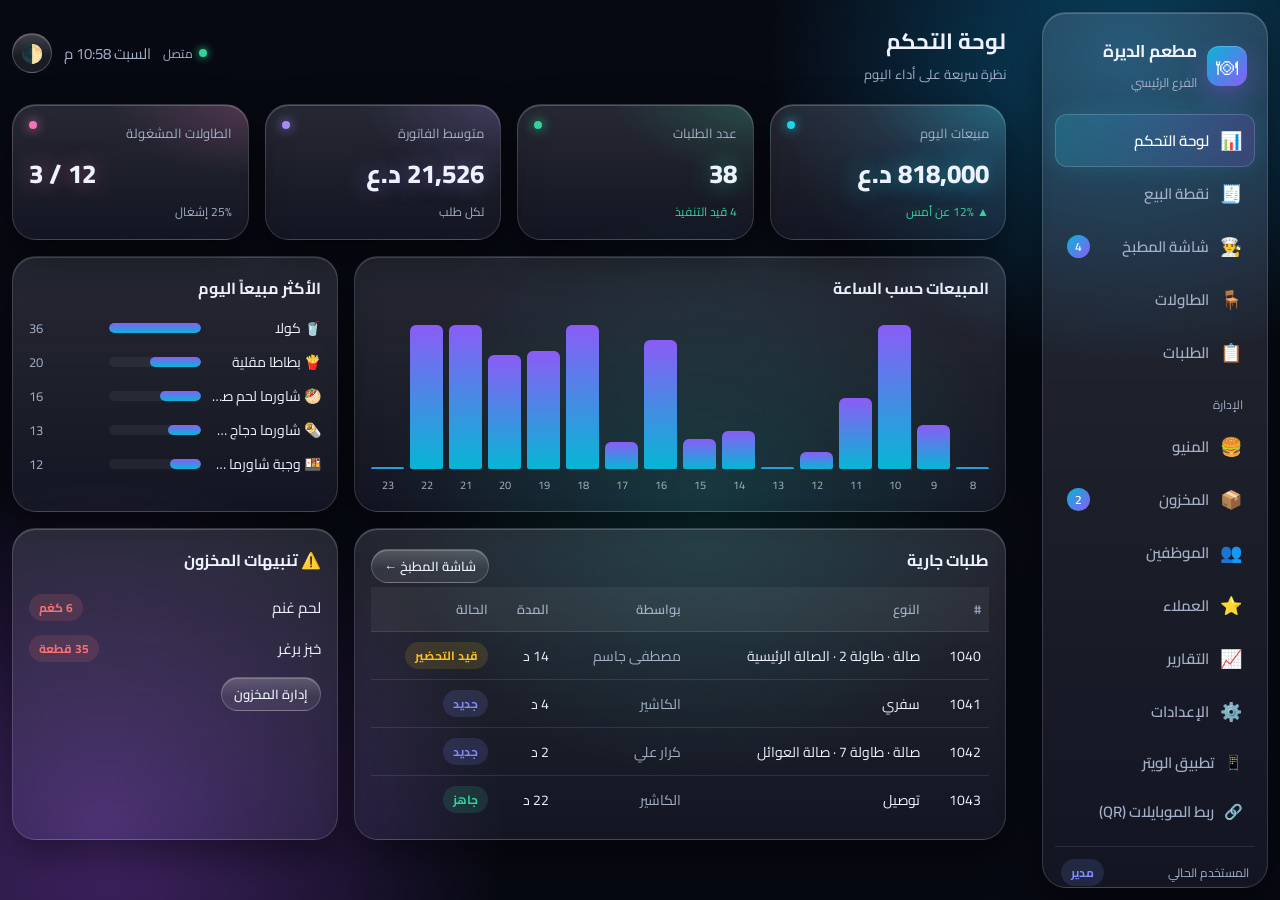
==== prototype/admin.html @ 0f10f5dd "Make the restaurant system installable and publish it to GitHub Pages - Web app manifests for the ad" ====
<!doctype html>
<html lang="ar" dir="rtl" data-theme="aurora">
<head>
<meta charset="utf-8">
<meta name="viewport" content="width=device-width, initial-scale=1">
<title>إدارة المطعم</title>
<script>
  // تطبيق المظهر قبل رسم الصفحة حتى لا يومض المظهر الافتراضي
  try{var p=JSON.parse(localStorage.getItem('rms-prefs')||'{}');document.documentElement.dataset.theme=p.theme||'aurora'}catch(e){}
</script>
<link rel="preconnect" href="https://fonts.googleapis.com">
<link href="https://fonts.googleapis.com/css2?family=Cairo:wght@400;600;700;800&display=swap" rel="stylesheet">
<link rel="stylesheet" href="theme.css">
<link rel="manifest" href="manifest.webmanifest">
<link rel="icon" href="icons/icon-192.png" type="image/png">
<link rel="apple-touch-icon" href="icons/apple-touch-icon.png">
<meta name="theme-color" content="#070912">
<meta name="mobile-web-app-capable" content="yes">
<meta name="apple-mobile-web-app-capable" content="yes">
<meta name="apple-mobile-web-app-title" content="المطعم">
<script src="pwa.js" defer></script>
<style>
/* ================= تخطيط لوحة الإدارة ================= */
.app{display:grid;grid-template-columns:250px 1fr;min-height:100vh}
.side,.set-nav,.ticket{background:var(--surface);border:1px solid var(--border);box-shadow:var(--shadow)}
.side{margin:12px;padding:18px 12px;position:sticky;top:12px;height:calc(100vh - 24px);overflow:auto;border-radius:24px;display:flex;flex-direction:column}
.brand{display:flex;align-items:center;gap:10px;padding:4px 8px 18px}
.brand .logo{width:40px;height:40px;border-radius:12px;background:var(--grad);color:var(--on-grad);display:grid;place-items:center;font-size:22px;box-shadow:var(--shine),var(--grad-shadow);flex:none}
.brand b{display:block;font-size:17px}.brand small{color:var(--muted)}
.nav{flex:1}
.nav button,.side-link{display:flex;align-items:center;gap:10px;width:100%;border:0;background:none;padding:10px 12px;border-radius:12px;text-align:start;font-weight:600;color:var(--muted);text-decoration:none}
.nav button:hover,.side-link:hover{background:var(--surface-2);color:var(--text)}
.nav button.active{background:var(--hl);color:var(--hl-text);box-shadow:var(--hl-shadow)}
.nav .ico{width:24px;text-align:center;font-size:18px}
.nav .count{margin-inline-start:auto;background:var(--grad);color:var(--on-grad);border-radius:99px;font-size:12px;padding:0 8px;min-width:22px;text-align:center}
.nav .sep{font-size:12px;color:var(--muted);padding:14px 12px 4px}
.me{border-top:1px solid var(--line);margin-top:10px;padding:12px 6px 0}
.me select{width:100%;margin-top:6px}
.me .row{justify-content:space-between}

.main{padding:20px 24px 40px 12px;min-width:0}
.top{display:flex;align-items:center;gap:12px;margin-bottom:18px;flex-wrap:wrap}
.top h1{font-size:22px;margin:0}
.top .sub{color:var(--muted);font-size:13px}
.top .spacer{flex:1}
.top .menu-btn{display:none}
.kpis{grid-template-columns:repeat(4,minmax(0,1fr))}
.two{grid-template-columns:2fr 1fr}

/* بطاقات الأرقام: لكل بطاقة لون إضاءة (في الزجاجي الملوّن) */
.kpi{--glow:34,211,238;position:relative;background:radial-gradient(90% 80% at 100% 0%,rgba(var(--glow),var(--glow-a)),transparent 65%),var(--surface)}
.kpi:nth-child(4n+2){--glow:52,211,153}.kpi:nth-child(4n+3){--glow:167,139,250}.kpi:nth-child(4n+4){--glow:244,114,182}
.kpi::after{content:"";position:absolute;top:16px;inset-inline-end:16px;width:8px;height:8px;border-radius:50%;background:rgb(var(--glow));box-shadow:0 0 12px rgb(var(--glow));opacity:var(--dot)}
.kpi .label{color:var(--muted);font-size:13px}
.kpi .val{font-size:26px;font-weight:800;margin-top:4px;text-shadow:0 0 22px rgba(var(--glow),var(--val-glow))}
.kpi .hint{font-size:12px;color:var(--green)}

.bars{display:flex;align-items:flex-end;gap:6px;height:180px;padding-top:10px}
.bar{flex:1;display:flex;flex-direction:column;align-items:center;gap:6px;height:100%;justify-content:flex-end}
.bar i{display:block;width:100%;max-width:34px;background:var(--chart);border-radius:6px 6px 2px 2px;min-height:2px}
.bar span{font-size:11px;color:var(--muted)}
.hbar{display:flex;align-items:center;gap:10px;margin:8px 0}
.hbar .name{width:110px;font-size:14px;white-space:nowrap;overflow:hidden;text-overflow:ellipsis}
.hbar .track,.progress{flex:1;background:var(--surface-2);border-radius:99px;height:10px;overflow:hidden}
.hbar .fill{height:100%;background:var(--chart);border-radius:99px}
.hbar .num{font-size:13px;color:var(--muted);min-width:70px;text-align:end}
.progress{height:8px;min-width:80px}
.progress i{display:block;height:100%;border-radius:99px}

/* نقطة البيع */
.pos{display:grid;grid-template-columns:1fr 360px;gap:16px;align-items:start}
.cart{position:sticky;top:20px}
.lines{max-height:300px;overflow:auto;margin:8px 0}
.line{display:flex;align-items:center;gap:8px;padding:8px 0;border-bottom:1px dashed var(--line)}
.line .info{flex:1;min-width:0}.line .info b{display:block;font-size:14px}
.sum{display:flex;justify-content:space-between;padding:4px 0;font-size:14px}
.sum.total{font-size:20px;font-weight:800;border-top:1px solid var(--line);padding-top:10px;margin-top:6px}
.pay{display:grid;grid-template-columns:repeat(auto-fit,minmax(90px,1fr));gap:8px;margin-top:12px}
.pay button{padding:12px 4px;border-radius:14px;border:1px solid rgba(255,255,255,.22);font-weight:800;color:#fff;box-shadow:inset 0 1px 0 rgba(255,255,255,.25);background-image:linear-gradient(180deg,rgba(255,255,255,.2),rgba(255,255,255,0) 60%)}

/* المطبخ */
.kds{display:grid;grid-template-columns:repeat(3,1fr);gap:16px;align-items:start}
.col h3{display:flex;align-items:center;gap:8px}
.ticket{border-top:3px solid var(--blue);border-radius:18px;padding:12px;margin-bottom:12px}
.ticket.late{border-top-color:var(--red)}
.ticket.warn{border-top-color:var(--amber)}
.ticket header{display:flex;justify-content:space-between;align-items:center;margin-bottom:4px}
.ticket .who{font-size:12px;color:var(--muted);margin-bottom:6px}
.ticket ul{margin:0 0 10px;padding:0;list-style:none}
.ticket li{padding:3px 0;font-weight:600}
.ticket li small{display:block;color:var(--red);font-weight:600}
.timer{font-weight:800;font-variant-numeric:tabular-nums}

/* الطوابق والأقسام */
.section{margin-bottom:16px}
.section-head{display:flex;align-items:center;gap:10px;margin-bottom:12px;flex-wrap:wrap}
.section-head h3{margin:0}
.section-head input{font-weight:700}
.tbl .del{position:absolute;top:6px;inset-inline-start:6px;width:26px;height:26px;border-radius:50%;border:0;background:var(--red-soft);color:var(--red);font-weight:800}
.tbl.add{border-style:dashed;background:none;box-shadow:none;color:var(--muted);display:grid;place-items:center;min-height:120px}
.edit-bar{display:flex;gap:8px;align-items:center;flex-wrap:wrap;padding:12px 16px;margin-bottom:16px}
.edit-bar input{font-weight:700}
.thumb{width:44px;height:34px;border-radius:8px;object-fit:cover;display:block}

/* الإعدادات */
.set-layout{display:grid;grid-template-columns:230px 1fr;gap:16px;align-items:start}
.set-nav{border-radius:22px;padding:10px;position:sticky;top:20px}
.set-nav .lbl{font-size:12px;color:var(--muted);padding:12px 10px 4px}
.set-nav .lbl:first-child{padding-top:2px}
.set-nav button{display:flex;align-items:center;gap:8px;width:100%;border:0;background:none;padding:9px 10px;border-radius:12px;text-align:start;font-weight:600;color:var(--muted);white-space:nowrap}
.set-nav button:hover{background:var(--surface-2);color:var(--text)}
.set-nav button.active{background:var(--hl);color:var(--hl-text);box-shadow:var(--hl-shadow)}
.set-nav button.dz{color:var(--red)}
.set-head h2{margin:0;font-size:19px}
.set-head p{margin:4px 0 18px;color:var(--muted);font-size:13px}
.sub-title{font-weight:800;font-size:14px;color:var(--muted);margin:22px 0 4px}
.set-toggle{display:flex;align-items:center;justify-content:space-between;gap:16px;padding:12px 0;border-bottom:1px solid var(--line)}
.set-toggle:last-child{border-bottom:0}
.set-toggle strong{display:block;font-size:14px}
.hint{display:block;color:var(--muted);font-size:12.5px;font-weight:400;margin-top:2px}
.set-split{display:grid;grid-template-columns:1fr auto;gap:24px;align-items:start}
.themes{display:grid;grid-template-columns:repeat(auto-fill,minmax(180px,1fr));gap:12px}
.theme-card{border:2px solid var(--border);border-radius:20px;padding:8px;background:var(--surface-2);text-align:start}
.theme-card:hover{border-color:rgba(var(--ring),.5)}
.theme-card.sel{border-color:rgb(var(--ring));box-shadow:0 0 0 4px rgba(var(--ring),.18)}
.theme-card .pv{height:96px;border-radius:14px;padding:10px;display:grid;grid-template-columns:28px 1fr;gap:6px;overflow:hidden}
.pv .s,.pv .c{border-radius:8px;border:1px solid rgba(127,127,127,.25)}
.pv .s{grid-row:span 2}
.pv .b{height:8px;border-radius:99px;margin:6px}
.theme-card .nm{display:flex;align-items:center;justify-content:space-between;padding:8px 4px 2px;font-weight:700}
.theme-card .d{padding:0 4px 4px;font-size:12px;color:var(--muted)}
.receipt{background:#fff;color:#111;font-family:'Courier New',monospace;font-size:12px;padding:14px 12px;border-radius:6px;box-shadow:0 10px 30px rgba(0,0,0,.25);direction:rtl}
.receipt .c{text-align:center}
.receipt hr{border:0;border-top:1px dashed #999;margin:8px 0}
.receipt .r{display:flex;justify-content:space-between}
.qr{width:64px;height:64px;margin:8px auto 0;background:repeating-conic-gradient(#111 0 25%,#fff 0 50%) 0 0/12px 12px;border:4px solid #111}
.zone-row{display:grid;grid-template-columns:1fr 140px auto;gap:8px;margin-bottom:8px}
.danger-box{border:1px solid var(--red);background:var(--red-soft);border-radius:16px;padding:14px;display:flex;align-items:center;justify-content:space-between;gap:12px;margin-bottom:12px;flex-wrap:wrap}
.perm td,.perm th{text-align:center}
.perm td:first-child,.perm th:first-child{text-align:start}
.perm .grp td{background:var(--surface-2);font-weight:800;color:var(--muted);font-size:13px}
.perm .sw{margin:auto}

@media (max-width:1100px){.kpis{grid-template-columns:repeat(2,minmax(0,1fr))}.two{grid-template-columns:1fr}.pos{grid-template-columns:1fr}.cart{position:static}.set-split{grid-template-columns:1fr}}
@media (max-width:860px){
  .app{grid-template-columns:1fr}
  .side{position:fixed;margin:0;top:0;height:100vh;inset-inline-start:0;width:270px;border-radius:0;z-index:40;transform:translateX(110%);transition:transform .2s;background:var(--strong);-webkit-backdrop-filter:blur(28px) saturate(180%);backdrop-filter:blur(28px) saturate(180%)}
  .side.open{transform:none}
  .top .menu-btn{display:grid}
  .main{padding:16px}
  .kds{grid-template-columns:1fr}
  .set-layout{grid-template-columns:1fr}
  .set-nav{position:static;display:flex;overflow-x:auto;gap:6px;background:none;border:0;box-shadow:none;padding:0 0 4px}
  .set-nav .lbl{display:none}
  .set-nav button{width:auto;border:1px solid var(--btn-edge);background:var(--btn-bg);border-radius:999px}
}
@media (max-width:480px){.kpis{grid-template-columns:1fr 1fr}.kpi .val{font-size:20px}.zone-row{grid-template-columns:1fr 100px auto}}
</style>
</head>
<body>
<div class="app">
  <aside class="side" id="side">
    <div class="brand"><div class="logo" id="brandLogo">🍽</div><div><b id="brandName"></b><small id="brandBranch"></small></div></div>
    <nav class="nav" id="nav"></nav>
    <a class="side-link" href="waiter.html" target="_blank"><span class="ico">📱</span>تطبيق الويتر</a>
    <a class="side-link" href="connect.html" target="_blank"><span class="ico">🔗</span>ربط الموبايلات (QR)</a>
    <div class="me" id="me"></div>
  </aside>
  <main class="main">
    <div class="top">
      <button class="btn icon-btn menu-btn" onclick="$('#side').classList.toggle('open')">☰</button>
      <div><h1 id="pageTitle"></h1><div class="sub" id="pageSub"></div></div>
      <div class="spacer"></div>
      <span class="net"><i></i> متصل</span>
      <span class="muted" id="clock"></span>
      <button class="btn icon-btn" onclick="quickTheme(event)" title="تبديل بين الفاتح والداكن">🌓</button>
    </div>
    <div id="view"><div class="empty">جاري التحميل…</div></div>
  </main>
</div>
<div class="toast" id="toast"></div>
<input type="file" id="importFile" accept=".json,application/json" hidden onchange="importData(this)">

<!-- نافذة إضافة / تعديل صنف -->
<dialog id="dishDlg">
  <h2 id="dishTitle">صنف جديد</h2>
  <div class="form">
    <label class="img-drop full" for="dishImgIn"><div class="pv" id="dishPv">🍽</div>
      <span><strong>صورة الطبق</strong><span class="hint">اضغط لاختيار صورة من الجهاز أو الكاميرا</span>
      <button type="button" class="btn sm" id="dishImgDel" style="margin-top:6px" onclick="event.preventDefault();dishImg=null;dishPreview()">إزالة الصورة</button></span></label>
    <input type="file" id="dishImgIn" accept="image/*" hidden onchange="pickDishImg(this)">
    <label class="full">اسم الصنف<input type="text" id="dName" placeholder="مثلاً: قوزي على تمن"></label>
    <label>التصنيف<select id="dCat" onchange="$('#dNewCatL').hidden=this.value!=='__new'"></select></label>
    <label id="dNewCatL" hidden>اسم التصنيف الجديد<input type="text" id="dNewCat"></label>
    <label>السعر<input type="number" id="dPrice" min="0" step="250" class="ltr"></label>
    <label>رمز بديل (إذا ما في صورة)<input type="text" id="dEmo" maxlength="4" placeholder="🍽" oninput="dishPreview()"></label>
  </div>
  <div class="row" style="margin-top:20px;justify-content:space-between">
    <button class="btn danger" id="dDel" onclick="deleteDish()">حذف الصنف</button>
    <div class="row"><button class="btn" onclick="$('#dishDlg').close()">إلغاء</button><button class="btn primary" onclick="saveDish()">حفظ</button></div>
  </div>
</dialog>

<script src="core.js"></script>
<script>
const ui={page:'dash',cat:'الكل',cart:[],type:'صالة',table:'',discount:0,zone:0,set:'info',floor:null,editT:false};

/* ============ المستخدم الحالي والصلاحيات ============ */
const ME=()=>S.staff.find(p=>p.id===P.user)||S.staff[0];
const canI=k=>can(ME().role,k);
const HIDDEN='<span class="muted">•••</span>';

/* ============ التنقل ============ */
const PAGES=[
  {id:'dash',ico:'📊',t:'لوحة التحكم',s:'نظرة سريعة على أداء اليوم'},
  {id:'pos',ico:'🧾',t:'نقطة البيع',s:'تسجيل طلب جديد'},
  {id:'kds',ico:'👨‍🍳',t:'شاشة المطبخ',s:'الطلبات الجارية — تصل مباشرة من الكاشير والويتر'},
  {id:'tables',ico:'🪑',t:'الطاولات',s:'الطوابق والأقسام وحالة الطاولات'},
  {id:'orders',ico:'📋',t:'الطلبات',s:'سجل كل طلبات اليوم'},
  {sep:'الإدارة'},
  {id:'menu',ico:'🍔',t:'المنيو',s:'الأصناف والصور والأسعار والتوفر'},
  {id:'inv',ico:'📦',t:'المخزون',s:'المواد الخام وتنبيهات النقص'},
  {id:'staff',ico:'👥',t:'الموظفين',s:'الموظفين وأدوارهم'},
  {id:'cust',ico:'⭐',t:'العملاء',s:'الزبائن ونقاط الولاء'},
  {id:'reports',ico:'📈',t:'التقارير',s:'تحليل المبيعات والأرباح'},
  {id:'settings',ico:'⚙️',t:'الإعدادات',s:'إعدادات المطعم وهذا الجهاز'},
];
function go(p){ui.page=p;$('#side').classList.remove('open');render();scrollTo(0,0)}
function renderNav(){
  const active=S.orders.filter(o=>o.status!=='done').length, low=lowItems().length;
  let sep='';
  $('#nav').innerHTML=PAGES.map(p=>{
    if(p.sep){sep=`<div class="sep">${p.sep}</div>`;return ''}
    if(!canI(p.id)) return '';
    const h=sep; sep='';
    return h+`<button class="${ui.page===p.id?'active':''}" onclick="go('${p.id}')"><span class="ico">${p.ico}</span>${p.t}
     ${p.id==='kds'&&active?`<span class="count">${num(active)}</span>`:''}${p.id==='inv'&&low?`<span class="count">${num(low)}</span>`:''}</button>`}).join('');
  const me=ME();
  $('#me').innerHTML=`<div class="row"><span class="muted" style="font-size:12px">المستخدم الحالي</span><span class="badge b-blue">${me.role}</span></div>
    <select onchange="P.user=+this.value;savePrefs();render()">${S.staff.map(p=>`<option value="${p.id}" ${p.id===me.id?'selected':''}>${esc(p.name)} — ${p.role}</option>`).join('')}</select>`;
}
const lowItems=()=>st().lowAlert?S.inventory.filter(i=>i.qty<=i.min):[];
const enabledTypes=()=>Object.keys(st().types).filter(k=>st().types[k]);
function render(){
  if(!canI(ui.page)) ui.page=PAGES.find(p=>p.id&&canI(p.id))?.id||'dash';
  const p=PAGES.find(x=>x.id===ui.page);
  $('#pageTitle').textContent=p.t; $('#pageSub').textContent=p.s;
  $('#brandName').textContent=st().name; $('#brandBranch').textContent=st().branch; $('#brandLogo').textContent=st().logo||'🍽';
  renderNav(); $('#view').innerHTML=VIEWS[ui.page]();
}
// تحديث من جهاز آخر: لا نعيد الرسم أثناء الكتابة في حقل حتى لا يضيع ما يكتبه المستخدم
let pendingRender=false;
onRemote=()=>{
  const a=document.activeElement;
  if(a&&/INPUT|SELECT|TEXTAREA/.test(a.tagName)&&a.closest('#view')||$('#dishDlg').open){pendingRender=true;return}
  const newOrders=S.orders.filter(o=>o.status==='new').length;
  if(newOrders>lastNew&&st().kdsSound&&ui.page==='kds') beep();
  lastNew=newOrders; render();
};
let lastNew=0;
document.addEventListener('focusout',()=>setTimeout(()=>{if(pendingRender&&!document.activeElement?.closest?.('#view input,#view select')){pendingRender=false;render()}},50));

/* ============ الصفحات ============ */
const VIEWS={
dash(){
  const today=S.orders.filter(o=>isToday(o.createdAt));
  const sales=today.reduce((s,o)=>s+total(o),0), see=canI('sales');
  const busy=S.tables.filter(t=>t.status==='busy'||t.status==='bill').length;
  const hours={}; for(let h=8;h<=23;h++)hours[h]=0;
  today.forEach(o=>{const h=new Date(o.createdAt).getHours(); if(h in hours)hours[h]+=total(o)});
  const maxH=Math.max(...Object.values(hours),1);
  const top=topItems(today).slice(0,5), maxT=top[0]?.qty||1;
  const low=lowItems(), live=S.orders.filter(o=>o.status!=='done');
  return `
  <div class="grid kpis">
    <div class="card kpi"><div class="label">مبيعات اليوم</div><div class="val">${see?fmt(sales):'•••'}</div><div class="hint">${see?'▲ 12% عن أمس':'مخفي حسب الصلاحيات'}</div></div>
    <div class="card kpi"><div class="label">عدد الطلبات</div><div class="val">${num(today.length)}</div><div class="hint">${num(live.length)} قيد التنفيذ</div></div>
    <div class="card kpi"><div class="label">متوسط الفاتورة</div><div class="val">${see?fmt(today.length?sales/today.length:0):'•••'}</div><div class="hint" style="color:var(--muted)">لكل طلب</div></div>
    <div class="card kpi"><div class="label">الطاولات المشغولة</div><div class="val ltr">${num(busy)} / ${num(S.tables.length)}</div><div class="hint" style="color:var(--muted)">${num(S.tables.length?busy/S.tables.length*100:0)}% إشغال</div></div>
  </div>
  <div class="grid two" style="margin-top:16px">
    <div class="card"><h3>${see?'المبيعات حسب الساعة':'الطلبات حسب الساعة'}</h3>
      <div class="bars">${Object.entries(hours).map(([h,v])=>`<div class="bar" title="${see?fmt(v):''}"><i style="height:${v/maxH*100}%"></i><span>${h}</span></div>`).join('')}</div></div>
    <div class="card"><h3>الأكثر مبيعاً اليوم</h3>
      ${top.map(t=>`<div class="hbar"><span class="name">${t.m.emo} ${esc(t.m.name)}</span><div class="track"><div class="fill" style="width:${t.qty/maxT*100}%"></div></div><span class="num">${num(t.qty)}</span></div>`).join('')||'<div class="empty">لا مبيعات بعد</div>'}</div>
  </div>
  <div class="grid two" style="margin-top:16px">
    <div class="card"><div class="row" style="justify-content:space-between"><h3>طلبات جارية</h3>${canI('kds')?`<button class="btn sm" onclick="go('kds')">شاشة المطبخ ←</button>`:''}</div>
      <div class="table-wrap"><table><tr><th>#</th><th>النوع</th><th>بواسطة</th><th>المدة</th><th>الحالة</th></tr>
      ${live.map(o=>`<tr><td>${o.id}</td><td>${o.type}${o.table?' · '+esc(tableName(o.table)):''}</td><td class="muted">${esc(o.by||'الكاشير')}</td><td>${num(mins(o.createdAt))} د</td><td>${statusBadge(o.status)}</td></tr>`).join('')||'<tr><td colspan="5" class="empty">لا توجد طلبات جارية</td></tr>'}</table></div></div>
    <div class="card"><h3>⚠️ تنبيهات المخزون</h3>
      ${!st().lowAlert?'<div class="empty">التنبيهات متوقفة من الإعدادات</div>':
        low.map(i=>`<div class="row" style="justify-content:space-between;padding:6px 0"><span>${esc(i.name)}</span><span class="badge b-red">${dec(i.qty)} ${i.unit}</span></div>`).join('')||'<div class="empty">المخزون سليم ✓</div>'}
      ${low.length&&canI('inv')?`<button class="btn sm" style="margin-top:8px" onclick="go('inv')">إدارة المخزون</button>`:''}</div>
  </div>`;
},

pos(){
  const types=enabledTypes(); if(!types.includes(ui.type)) ui.type=types[0];
  const cats=['الكل',...S.categories];
  const list=S.menu.filter(m=>ui.cat==='الكل'||m.cat===ui.cat);
  const zones=st().zones;
  const c=calc({items:ui.cart,type:ui.type,discount:ui.discount,fee:zones[ui.zone]?.fee});
  const PAY={'نقدي':['💵','#16a34a'],'بطاقة':['💳','#2563eb'],'محفظة':['📱','#9333ea'],'آجل':['📒','#d97706']};
  return `<div class="pos">
   <div>
     <div class="pills">${cats.map(x=>`<button class="${ui.cat===x?'active':''}" onclick="ui.cat='${esc(x)}';render()">${esc(x)}</button>`).join('')}</div>
     <div class="items">${list.map(m=>{const ok=available(m),q=ui.cart.find(l=>l.id===m.id)?.qty;return `<button class="item ${ok?'':'off'}" ${ok?`onclick="addToCart(${m.id})"`:'disabled'}>
        ${q?`<span class="qbadge">${num(q)}</span>`:''}<div class="pic">${pic(m)}</div><div class="nm">${esc(m.name)}</div><div class="pr">${fmt(m.price)}</div></button>`}).join('')}
       ${canI('addItem')?`<button class="item add-tile" onclick="openDish(null,'${esc(ui.cat)}')"><b>＋</b><div class="nm">صنف جديد</div></button>`:''}</div>
   </div>
   <div class="card cart">
     <div class="seg">${types.map(t=>`<button class="${ui.type===t?'active':''}" onclick="ui.type='${t}';render()">${t}</button>`).join('')}</div>
     ${ui.type==='صالة'?`<select style="width:100%" onchange="ui.table=this.value">${tableOptions(ui.table)}</select>`:''}
     ${ui.type==='توصيل'?`<div class="row"><input type="text" placeholder="رقم الزبون أو العنوان" style="flex:1">
        <select onchange="ui.zone=+this.value;render()">${zones.map((z,i)=>`<option value="${i}" ${ui.zone===i?'selected':''}>${esc(z.name)} (${num(z.fee)})</option>`).join('')}</select></div>`:''}
     <div class="lines">${ui.cart.map((l,i)=>{const m=item(l.id);return `<div class="line"><div class="info"><b>${esc(m.name)}</b><span class="muted" style="font-size:13px">${fmt(m.price*l.qty)}</span></div>
       <div class="qty"><button onclick="qty(${i},-1)">−</button><span>${num(l.qty)}</span><button onclick="qty(${i},1)">+</button></div></div>`}).join('')||'<div class="empty">اضغط على صنف لإضافته 👈</div>'}</div>
     ${canI('discount')?`<div class="row" style="margin-bottom:6px"><span class="muted">خصم %</span><input type="number" min="0" max="${st().maxDiscount}" value="${ui.discount}" style="width:80px" class="ltr" onchange="setDiscount(this.value)"><span class="muted" style="font-size:12px">الحد ${num(st().maxDiscount)}%</span></div>`:''}
     <div class="sum"><span>المجموع</span><span>${fmt(c.s)}</span></div>
     ${c.d?`<div class="sum" style="color:var(--green)"><span>الخصم</span><span>− ${fmt(c.d)}</span></div>`:''}
     ${c.sv?`<div class="sum"><span>خدمة ${num(st().service)}%</span><span>${fmt(c.sv)}</span></div>`:''}
     ${c.tx?`<div class="sum"><span>ضريبة ${num(st().tax)}%</span><span>${fmt(c.tx)}</span></div>`:''}
     ${c.fee?`<div class="sum"><span>أجور التوصيل</span><span>${fmt(c.fee)}</span></div>`:''}
     <div class="sum total"><span>الإجمالي</span><span>${fmt(ui.cart.length?c.t:0)}</span></div>
     <div class="pay">${Object.keys(st().pays).filter(k=>st().pays[k]).map(k=>`<button style="background-color:${PAY[k][1]}" onclick="checkout('${k}')">${PAY[k][0]} ${k}</button>`).join('')}</div>
     ${ui.cart.length?`<button class="btn ghost sm" style="width:100%;margin-top:8px" onclick="ui.cart=[];render()">إلغاء الطلب</button>`:''}
   </div></div>`;
},

kds(){
  const cols=[['new','🆕 جديد','b-blue'],['preparing','🔥 قيد التحضير','b-amber'],['ready','✅ جاهز للتسليم','b-green']];
  const next={new:['ابدأ التحضير','preparing'],preparing:['جاهز','ready'],ready:['تم التسليم','done']};
  return `<div class="kds">${cols.map(([s,label,b])=>{const list=S.orders.filter(o=>o.status===s).sort((x,y)=>x.createdAt-y.createdAt);
   return `<div class="col"><h3>${label} <span class="badge ${b}">${num(list.length)}</span></h3>
   ${list.map(o=>{const m=mins(o.createdAt);return `<div class="ticket ${m>=st().lateMin?'late':m>=st().warnMin?'warn':''}">
     <header><b>#${o.id} · ${o.type}</b><span class="timer" data-t="${o.createdAt}">${num(m)} د</span></header>
     <div class="who">${o.table?'🪑 '+esc(tableName(o.table))+' · ':''}${o.by?'👤 '+esc(o.by):'🧾 الكاشير'}</div>
     <ul>${o.items.map(l=>`<li>${num(l.qty)} × ${esc(item(l.id)?.name||'صنف محذوف')}${l.note?`<small>⚠ ${esc(l.note)}</small>`:''}</li>`).join('')}</ul>
     <button class="btn ${s==='ready'?'':'primary'}" style="width:100%" onclick="advance('${o.uid}','${next[s][1]}')">${next[s][0]}</button></div>`}).join('')||'<div class="empty card">لا يوجد</div>'}</div>`}).join('')}</div>`;
},

tables(){
  if(!S.floors.some(f=>f.id===ui.floor)) ui.floor=S.floors[0]?.id;
  const f=S.floors.find(x=>x.id===ui.floor), edit=ui.editT&&canI('tablesEdit');
  const lbl={free:'فارغة',busy:'مشغولة',bill:'بانتظار الحساب',res:'محجوزة'};
  const floorCount=fl=>S.tables.filter(t=>fl.sections.some(s=>s.id===t.section));
  return `
  <div class="row" style="justify-content:space-between;align-items:flex-start">
    <div class="pills" style="flex:1">${S.floors.map(x=>{const ts=floorCount(x);return `<button class="${x.id===ui.floor?'active':''}" onclick="ui.floor='${x.id}';render()">🏢 ${esc(x.name)} <span class="muted ltr">(${num(ts.filter(t=>t.status==='free').length)}/${num(ts.length)})</span></button>`}).join('')}
      ${edit?`<button class="add" onclick="addFloor()">＋ طابق جديد</button>`:''}</div>
    ${canI('tablesEdit')?`<button class="btn ${edit?'primary':''}" onclick="ui.editT=!ui.editT;render()">${edit?'✓ إنهاء التعديل':'✏️ تعديل المخطط'}</button>`:''}
  </div>
  ${edit&&f?`<div class="card edit-bar"><span class="muted">اسم الطابق</span><input type="text" value="${esc(f.name)}" onchange="renameFloor('${f.id}',this.value)">
     <button class="btn sm" onclick="addSection('${f.id}')">＋ قسم جديد</button>
     <span class="spacer" style="flex:1"></span><button class="btn sm danger" onclick="delFloor('${f.id}')">حذف الطابق</button></div>`:
   `<div class="card" style="margin-bottom:16px;padding:12px 16px"><div class="legend">
    <span><i style="background:var(--green)"></i>فارغة</span><span><i style="background:var(--primary)"></i>مشغولة</span>
    <span><i style="background:var(--amber)"></i>بانتظار الحساب</span><span><i style="background:var(--blue)"></i>محجوزة</span></div></div>`}
  ${f?f.sections.map(s=>{const ts=S.tables.filter(t=>t.section===s.id);return `<div class="card section">
    <div class="section-head">${edit?`<input type="text" value="${esc(s.name)}" onchange="renameSection('${f.id}','${s.id}',this.value)">
        <button class="btn sm danger" onclick="delSection('${f.id}','${s.id}')">حذف القسم</button>`:
      `<h3>${esc(s.name)}</h3><span class="badge b-green">${num(ts.filter(t=>t.status==='free').length)} فارغة</span><span class="muted ltr" style="font-size:13px">${num(ts.length)} طاولة</span>`}</div>
    <div class="floor">${ts.map(t=>{const o=S.orders.filter(o=>o.table===t.id&&o.status!=='done');
      return edit?`<div class="tbl t-${t.status}"><button class="del" title="حذف" onclick="delTable(${t.id})">×</button><span class="muted" style="font-size:12px">طاولة</span><b>${t.id}</b>
         <label class="muted" style="font-size:12px">👤 <select onchange="setSeats(${t.id},this.value)">${[2,4,6,8,10,12].map(n=>`<option ${t.seats===n?'selected':''}>${n}</option>`).join('')}</select></label></div>`
      :`<div class="tbl t-${t.status}"><span class="muted" style="font-size:12px">طاولة</span><b>${t.id}</b>
       <div class="st">${lbl[t.status]}</div><div class="muted" style="font-size:12px;margin:4px 0 10px">👤 ${num(t.seats)}${o.length?' · '+num(o.length)+' طلب':''}</div>
       ${t.status==='free'?(canI('pos')?`<button class="btn sm" onclick="openTable(${t.id})">فتح طاولة</button>`:''):
         t.status==='busy'?`<button class="btn sm" onclick="setTable(${t.id},'bill')">طلب الحساب</button>`:
         t.status==='bill'?`<button class="btn sm primary" onclick="setTable(${t.id},'free')">دفع وتحرير</button>`:
         `<button class="btn sm" onclick="setTable(${t.id},'busy')">وصل الزبون</button>`}</div>`}).join('')}
      ${edit?`<button class="tbl add" onclick="addTable('${s.id}')"><span><b style="font-size:28px">＋</b><br>طاولة</span></button>`:''}
      ${!ts.length&&!edit?'<div class="empty">لا توجد طاولات — اضغط «تعديل المخطط» لإضافتها</div>':''}</div></div>`}).join('')
    :'<div class="empty card">لا توجد طوابق</div>'}`;
},

orders(){
  const list=S.orders.filter(o=>isToday(o.createdAt)).sort((a,b)=>b.createdAt-a.createdAt);
  return `<div class="card table-wrap"><table><tr><th>#</th><th>الوقت</th><th>النوع</th><th>بواسطة</th><th>الأصناف</th><th>الدفع</th><th>الإجمالي</th><th>الحالة</th></tr>
  ${list.map(o=>`<tr><td><b>${o.id}</b></td><td>${timeStr(o.createdAt)}</td><td>${o.type}${o.table?' · ط'+o.table:''}</td><td class="muted">${esc(o.by||'الكاشير')}</td>
   <td class="muted">${o.items.map(l=>esc(item(l.id)?.name||'—')+' ×'+num(l.qty)).join('، ')}</td><td>${o.pay||'—'}</td><td><b>${fmt(total(o))}</b></td><td>${statusBadge(o.status)}</td></tr>`).join('')}</table></div>`;
},

menu(){
  const cost=canI('cost'), edit=canI('addItem'), price=canI('editPrice');
  return `${edit?`<div class="row" style="margin-bottom:16px"><button class="btn primary" onclick="openDish(null)">＋ صنف جديد</button><span class="muted" style="font-size:13px">يمكنك أيضاً إضافة صنف مباشرة من نقطة البيع</span></div>`:''}
  <div class="card table-wrap"><table><tr><th></th><th>الصنف</th><th>التصنيف</th><th>السعر</th>${cost?'<th>التكلفة</th><th>نسبة التكلفة</th>':''}<th>متوفر</th>${edit?'<th></th>':''}</tr>
  ${S.menu.map(m=>{const c=costOf(m),pct=c/m.price*100;return `<tr><td>${m.img?`<img class="thumb" src="${m.img}" alt="">`:`<span style="font-size:24px">${m.emo}</span>`}</td>
   <td><b>${esc(m.name)}</b>${!st().sellOutOfStock&&!canMake(m)?' <span class="badge b-red">المواد ناقصة</span>':''}</td><td><span class="badge b-gray">${esc(m.cat)}</span></td>
   <td>${price?`<input type="number" value="${m.price}" style="width:110px" class="ltr" onchange="item(${m.id}).price=+this.value;save();toast('تم تحديث السعر')">`:fmt(m.price)}</td>
   ${cost?`<td class="muted">${c?fmt(c):'—'}</td><td>${c?`<span class="badge ${pct>35?'b-red':pct>28?'b-amber':'b-green'}">${num(pct)}%</span>`:'<span class="muted">لا توجد وصفة</span>'}</td>`:''}
   <td><button class="sw ${m.on?'on':''}" ${edit?`onclick="item(${m.id}).on=!item(${m.id}).on;save();render()"`:'disabled'}></button></td>
   ${edit?`<td><button class="btn sm" onclick="openDish(${m.id})">تعديل</button></td>`:''}</tr>`}).join('')}</table>
  ${cost?'<p class="muted" style="font-size:13px;margin:12px 0 0">💡 نسبة التكلفة المثالية للمطاعم بين 25% و 35%. التكلفة تُحسب تلقائياً من وصفة الصنف وأسعار المواد في المخزون.</p>':''}</div>`;
},

inv(){
  const cost=canI('cost'), inn=canI('stockIn');
  return `<div class="card table-wrap"><table><tr><th>المادة</th><th>الكمية</th><th>المستوى</th><th>الحد الأدنى</th>${cost?'<th>سعر الوحدة</th><th>القيمة</th>':''}<th>الحالة</th>${inn?'<th>استلام</th>':''}</tr>
  ${S.inventory.map((i,k)=>{const lvl=Math.min(100,i.qty/(i.min*2.5)*100),low=i.qty<=i.min,warn=i.qty<=i.min*1.5;
   return `<tr><td><b>${esc(i.name)}</b></td><td>${dec(i.qty)} ${i.unit}</td>
   <td><div class="progress"><i style="width:${lvl}%;background:${low?'var(--red)':warn?'var(--amber)':'var(--green)'}"></i></div></td>
   <td class="muted">${num(i.min)} ${i.unit}</td>${cost?`<td>${fmt(i.cost)}</td><td>${fmt(i.qty*i.cost)}</td>`:''}
   <td>${low?'<span class="badge b-red">ناقص</span>':warn?'<span class="badge b-amber">قارب النفاد</span>':'<span class="badge b-green">جيد</span>'}</td>
   ${inn?`<td><div class="row" style="flex-wrap:nowrap"><input type="number" id="rc${k}" placeholder="0" style="width:70px" class="ltr"><button class="btn sm" onclick="receive(${k})">+</button></div></td>`:''}</tr>`}).join('')}</table>
  <p class="muted" style="font-size:13px;margin:12px 0 0">💡 ${st().autoDeduct?'يتم خصم المواد تلقائياً عند كل بيع حسب وصفة الصنف.':'الخصم التلقائي متوقف من الإعدادات.'}</p></div>`;
},

staff(){
  const rb={مدير:'b-red',كاشير:'b-blue',ويتر:'b-green',طباخ:'b-amber',سائق:'b-gray'}, mgr=ME().role==='مدير';
  return `${mgr?`<div class="card" style="margin-bottom:16px"><h3>＋ إضافة موظف</h3><div class="row">
    <input type="text" id="sName" placeholder="الاسم"><select id="sRole">${ROLES.map(r=>`<option>${r}</option>`).join('')}</select>
    <select id="sShift"><option>صباحي</option><option>مسائي</option></select><button class="btn primary" onclick="addStaff()">إضافة</button></div></div>`:''}
  <div class="card table-wrap"><table><tr><th>الاسم</th><th>الدور</th><th>الوردية</th><th>الحالة</th><th>يرى</th></tr>
  ${S.staff.map(p=>`<tr><td><b>${esc(p.name)}</b></td>
   <td>${mgr&&p.id!==ME().id?`<select onchange="staffById(${p.id}).role=this.value;save();render()">${ROLES.map(r=>`<option ${r===p.role?'selected':''}>${r}</option>`).join('')}</select>`:`<span class="badge ${rb[p.role]}">${p.role}</span>`}</td>
   <td>${p.shift}</td>
   <td><button class="sw ${p.on?'on':''}" ${mgr?`onclick="staffById(${p.id}).on=!staffById(${p.id}).on;save();render()"`:'disabled'}></button></td>
   <td class="muted" style="font-size:13px">${PERM_ROWS.filter(r=>r.k&&can(p.role,r.k)&&PAGES.some(x=>x.id===r.k)).map(r=>r.t).join('، ')||'—'}</td></tr>`).join('')}</table>
  ${mgr?`<p class="muted" style="font-size:13px;margin:12px 0 0">💡 حدد ما يظهر لكل دور من <a href="#" onclick="ui.set='perms';go('settings');return false" style="color:var(--primary)">الإعدادات ← الصلاحيات</a>.</p>`:''}</div>`;
},

cust(){
  return `<div class="card table-wrap"><table><tr><th>الزبون</th><th>الهاتف</th><th>عدد الطلبات</th><th>إجمالي الإنفاق</th><th>نقاط الولاء</th></tr>
  ${S.customers.map(c=>`<tr><td><b>${esc(c.name)}</b></td><td class="ltr" style="text-align:end">${c.phone}</td><td>${num(c.orders)}</td><td>${canI('sales')?fmt(c.spent):HIDDEN}</td><td><span class="badge b-amber">⭐ ${num(c.points)}</span></td></tr>`).join('')}</table></div>`;
},

reports(){
  const today=S.orders.filter(o=>isToday(o.createdAt));
  const sales=today.reduce((s,o)=>s+total(o),0), see=canI('sales'), cost=canI('cost');
  const mat=today.reduce((s,o)=>s+o.items.reduce((a,l)=>a+(item(l.id)?costOf(item(l.id))*l.qty:0),0),0);
  const group=f=>{const g={};today.forEach(o=>{g[f(o)]=(g[f(o)]||0)+total(o)});return Object.entries(g).sort((a,b)=>b[1]-a[1])};
  const cats={};today.forEach(o=>o.items.forEach(l=>{const m=item(l.id);if(m)cats[m.cat]=(cats[m.cat]||0)+m.price*l.qty}));
  const block=(title,rows)=>{const mx=Math.max(...rows.map(r=>r[1]),1);return `<div class="card"><h3>${title}</h3>${rows.map(([k,v])=>`<div class="hbar"><span class="name">${esc(k)}</span><div class="track"><div class="fill" style="width:${v/mx*100}%"></div></div><span class="num">${see?fmt(v):'•••'}</span></div>`).join('')}</div>`};
  const H='•••';
  return `<div class="grid kpis">
    <div class="card kpi"><div class="label">صافي المبيعات</div><div class="val">${see?fmt(sales):H}</div></div>
    <div class="card kpi"><div class="label">تكلفة المواد</div><div class="val">${cost?fmt(mat):H}</div></div>
    <div class="card kpi"><div class="label">مجمل الربح</div><div class="val" style="color:var(--green)">${see&&cost?fmt(sales-mat):H}</div></div>
    <div class="card kpi"><div class="label">نسبة تكلفة الطعام</div><div class="val">${cost&&sales?(mat/sales*100).toFixed(1)+'%':H}</div></div>
  </div>
  <div class="grid" style="grid-template-columns:repeat(auto-fit,minmax(280px,1fr));margin-top:16px">
    ${block('حسب طريقة الدفع',group(o=>o.pay||'—'))}${block('حسب نوع الطلب',group(o=>o.type))}${block('حسب التصنيف',Object.entries(cats).sort((a,b)=>b[1]-a[1]))}
  </div>`;
},

settings(){
  const list=SETTINGS.filter(x=>!SETTINGS_ADMIN.includes(x.id)||ME().role==='مدير');
  const sec=list.find(x=>x.id===ui.set)||list[1];
  return `<div class="set-layout">
    <nav class="set-nav">${list.map(x=>x.label?`<div class="lbl">${x.label}</div>`:
      `<button class="${sec.id===x.id?'active':''} ${x.id==='danger'?'dz':''}" onclick="ui.set='${x.id}';render()">${x.ico} ${x.t}</button>`).join('')}</nav>
    <section class="card" style="padding:22px">
      <header class="set-head"><h2>${sec.ico} ${sec.t}</h2><p>${sec.d}</p></header>
      ${sec.body()}
    </section></div>`;
},
};

/* ============ أقسام الإعدادات ============ */
const fInput=(label,key,type='text',extra='')=>`<label>${label}<input type="${type}" value="${esc(st()[key])}" ${type==='number'||type==='tel'?'class="ltr"':''} ${extra} onchange="setS('${key}',this.type==='number'?+this.value:this.value)"></label>`;
const fSelect=(label,key,opts)=>`<label>${label}<select onchange="setS('${key}',this.value)">${opts.map(([v,t])=>`<option value="${v}" ${String(st()[key])===String(v)?'selected':''}>${t}</option>`).join('')}</select></label>`;
const fToggle=(title,hint,key)=>`<div class="set-toggle"><span><strong>${title}</strong>${hint?`<span class="hint">${hint}</span>`:''}</span><button class="sw ${st()[key]?'on':''}" onclick="setS('${key}',!S.settings.${key})"></button></div>`;
const fToggleIn=(title,hint,obj,key)=>`<div class="set-toggle"><span><strong>${title}</strong>${hint?`<span class="hint">${hint}</span>`:''}</span><button class="sw ${st()[obj][key]?'on':''}" onclick="toggleIn('${obj}','${key}')"></button></div>`;

const THEMES=[
  {id:'light',t:'الفاتح',d:'أبيض نظيف لإضاءة النهار',bg:'#f6f6f7',side:'#fff',card:'#fff',acc:'#0c8a63',edge:'#e7e8eb'},
  {id:'dark',t:'الداكن',d:'مريح للعين في الليل',bg:'#0b0c0e',side:'#131518',card:'#1a1d21',acc:'#3ccf98',edge:'#23262b'},
  {id:'glass',t:'زجاج',d:'بأسلوب iOS — طبقات زجاج لامعة',bg:'radial-gradient(70% 60% at 90% 0%,#55555a,transparent 70%),#161618',side:'rgba(255,255,255,.1)',card:'rgba(255,255,255,.13)',acc:'#0a84ff',edge:'rgba(255,255,255,.2)'},
  {id:'aurora',t:'زجاجي ملوّن',d:'إضاءة فيروزية وبنفسجية (الافتراضي)',bg:'radial-gradient(60% 70% at 90% 0%,rgba(14,165,233,.65),transparent 70%),radial-gradient(60% 70% at 0% 100%,rgba(168,85,247,.65),transparent 70%),#070912',side:'rgba(255,255,255,.08)',card:'rgba(255,255,255,.1)',acc:'linear-gradient(90deg,#06b6d4,#8b5cf6)',edge:'rgba(255,255,255,.16)'},
];

const SETTINGS=[
  {label:'المطعم'},
  {id:'info',ico:'🏪',t:'بيانات المطعم',d:'تظهر في القائمة الجانبية والفاتورة المطبوعة.',body:()=>`<div class="form">
    ${fInput('اسم المطعم','name')}${fInput('اسم الفرع','branch')}
    ${fInput('رقم الهاتف','phone','tel')}${fInput('العنوان','address')}
    ${fInput('شعار مختصر (رمز)','logo','text','maxlength="4"')}
    ${fSelect('العملة','currency',[['د.ع','دينار عراقي (د.ع)'],['$','دولار ($)']])}
    ${fInput('سعر صرف الدولار (دينار لكل 1$)','usdRate','number','min="0"')}
  </div>`},
  {id:'perms',ico:'🔐',t:'الصلاحيات',d:'فعّل أو أخفِ الصفحات والخانات لكل دور. المدير يرى كل شيء دائماً.',body:()=>`
    <div class="table-wrap"><table class="perm"><tr><th>الخانة</th>${ROLES.map(r=>`<th>${r}</th>`).join('')}</tr>
    ${PERM_ROWS.map(r=>r.group?`<tr class="grp"><td colspan="${ROLES.length+1}">${r.group}</td></tr>`:
      `<tr><td><strong>${r.t}</strong>${r.h?`<span class="hint">${r.h}</span>`:''}</td>${ROLES.map(role=>`<td><button class="sw ${can(role,r.k)?'on':''}" ${role==='مدير'?'disabled title="المدير يرى كل شيء"':`onclick="togglePerm('${role}','${r.k}')"`}></button></td>`).join('')}</tr>`).join('')}
    </table></div>
    <p class="muted" style="font-size:13px">💡 جرّب: اختر موظفاً آخر من «المستخدم الحالي» أسفل القائمة الجانبية لترى النظام كما يراه.</p>`},
  {id:'orders',ico:'🧾',t:'الطلبات والدفع',d:'أنواع الطلبات المتاحة، الرسوم، الخصومات وطرق الدفع.',body:()=>`
    <div class="sub-title" style="margin-top:0">أنواع الطلبات</div>
    ${fToggleIn('صالة','طلبات داخل المطعم على الطاولات','types','صالة')}
    ${fToggleIn('سفري','استلام من الكاونتر','types','سفري')}
    ${fToggleIn('توصيل','توصيل للزبون مع أجور حسب المنطقة','types','توصيل')}
    <div class="sub-title">الرسوم والخصومات</div>
    <div class="form">
      ${fInput('رسوم الخدمة للصالة %','service','number','min="0" max="50"')}
      ${fInput('الضريبة %','tax','number','min="0" max="50"')}
      ${fInput('أعلى خصم مسموح للكاشير %','maxDiscount','number','min="0" max="100"')}
      ${fSelect('تقريب الإجمالي','roundTo',[['0','بدون تقريب'],['250','لأقرب 250'],['500','لأقرب 500'],['1000','لأقرب 1000']])}
    </div>
    ${fToggle('اختيار الطاولة إجباري','لا يمكن إرسال طلب صالة بدون تحديد الطاولة','requireTable')}
    <div class="sub-title">طرق الدفع</div>
    ${fToggleIn('💵 نقدي','','pays','نقدي')}${fToggleIn('💳 بطاقة','ماستر كارد / كي كارد','pays','بطاقة')}
    ${fToggleIn('📱 محفظة إلكترونية','زين كاش، آسيا حوالة، FastPay','pays','محفظة')}${fToggleIn('📒 آجل (دين)','يُسجَّل على حساب الزبون','pays','آجل')}`},
  {id:'invoice',ico:'🖨️',t:'الفاتورة المطبوعة',d:'شكل فاتورة الزبون. المعاينة تتحدث مباشرة.',body:()=>`<div class="set-split"><div>
    <div class="form">
      <label class="full">ترويسة الفاتورة<input type="text" value="${esc(st().receiptHeader)}" oninput="S.settings.receiptHeader=this.value;save();$('#rcH').textContent=this.value"></label>
      <label class="full">تذييل الفاتورة<input type="text" value="${esc(st().receiptFooter)}" oninput="S.settings.receiptFooter=this.value;save();$('#rcF').textContent=this.value"></label>
      ${fSelect('عرض ورق الطابعة','receiptWidth',[['80','80 ملم (قياسي)'],['58','58 ملم (صغير)']])}
    </div>
    <div style="margin-top:8px">
      ${fToggle('طباعة تلقائية بعد الدفع','بدون الحاجة للضغط على زر الطباعة','autoPrint')}
      ${fToggle('إظهار الشعار','','showLogo')}
      ${fToggle('رمز QR للمنيو والتقييم','يمسحه الزبون لرؤية المنيو أو تقييم الطلب','showQR')}
    </div></div>
    <div>${receiptPreview()}</div></div>`},
  {id:'kitchen',ico:'👨‍🍳',t:'المطبخ',d:'سلوك شاشة المطبخ وتذاكر الطلبات.',body:()=>`<div class="form">
      ${fInput('تنبيه أصفر بعد (دقيقة)','warnMin','number','min="1"')}
      ${fInput('تأخير أحمر بعد (دقيقة)','lateMin','number','min="1"')}
    </div><div style="margin-top:8px">
    ${fToggle('تنبيه صوتي للطلب الجديد','يُسمع في شاشة المطبخ عند وصول طلب من الكاشير أو الويتر','kdsSound')}
    ${fToggle('طباعة تذكرة المطبخ','تُطبع تذكرة لكل قسم (مشويات، مشروبات…)','kitchenTicket')}
    </div><button class="btn sm" style="margin-top:12px" onclick="beep()">🔔 تجربة الصوت</button>`},
  {id:'delivery',ico:'🛵',t:'التوصيل',d:'مناطق التوصيل وأجورها.',body:()=>`<div class="form">
      ${fInput('أجور التوصيل الافتراضية','deliveryFee','number','min="0" step="250"')}
      ${fInput('أقل مبلغ لطلب التوصيل','minDelivery','number','min="0" step="1000"')}
    </div>
    <div class="sub-title">المناطق</div>
    ${st().zones.map((z,i)=>`<div class="zone-row"><input type="text" value="${esc(z.name)}" onchange="S.settings.zones[${i}].name=this.value;save()">
      <input type="number" value="${z.fee}" step="250" class="ltr" onchange="S.settings.zones[${i}].fee=+this.value;save()">
      <button class="btn sm danger" onclick="S.settings.zones.splice(${i},1);save();render()">حذف</button></div>`).join('')}
    <button class="btn sm" onclick="S.settings.zones.push({name:'منطقة جديدة',fee:S.settings.deliveryFee});save();render()">＋ إضافة منطقة</button>`},
  {id:'stock',ico:'📦',t:'المخزون',d:'ربط المبيعات بالمخزون.',body:()=>`
    ${fToggle('خصم المواد تلقائياً عند البيع','حسب وصفة كل صنف','autoDeduct')}
    ${fToggle('السماح بالبيع عند نفاد المواد','إذا أوقفته، يظهر الصنف «نفذ» تلقائياً عندما لا تكفي مواده','sellOutOfStock')}
    ${fToggle('تنبيهات النقص','في لوحة التحكم والقائمة الجانبية','lowAlert')}`},
  {id:'cash',ico:'💰',t:'الصندوق والورديات',d:'النقد الافتتاحي وإغلاق الوردية.',body:()=>{
    const today=S.orders.filter(o=>isToday(o.createdAt)), by={};
    today.forEach(o=>by[o.pay||'—']=(by[o.pay||'—']||0)+total(o));
    return `<div class="form">${fInput('النقد الافتتاحي في الدرج','openingCash','number','min="0" step="1000"')}</div>
    ${fToggle('إغلاق الوردية إجباري','الكاشير يطابق النقد قبل الخروج (تقرير Z)','closeShift')}
    <div class="sub-title">الوردية الحالية</div>
    <table><tr><th>البند</th><th>المبلغ</th></tr>
      <tr><td>النقد الافتتاحي</td><td>${fmt(st().openingCash)}</td></tr>
      ${Object.entries(by).map(([k,v])=>`<tr><td>مبيعات ${k}</td><td>${fmt(v)}</td></tr>`).join('')}
      <tr><td><b>المتوقع في الدرج</b></td><td><b>${fmt(st().openingCash+(by['نقدي']||0))}</b></td></tr></table>`}},
  {label:'هذا الجهاز'},
  {id:'look',ico:'🎨',t:'المظهر',d:'خاص بهذا الجهاز فقط، ويُحفظ تلقائياً.',body:()=>`
    <div class="themes">${THEMES.map(t=>`<button class="theme-card ${P.theme===t.id?'sel':''}" onclick="setPref('theme','${t.id}',event)">
      <div class="pv" style="background:${t.bg}"><div class="s" style="background:${t.side};border-color:${t.edge}"></div>
        <div class="c" style="background:${t.card};border-color:${t.edge}"><div class="b" style="background:${t.acc}"></div></div>
        <div class="c" style="background:${t.card};border-color:${t.edge}"><div class="b" style="background:${t.acc};width:40%"></div></div></div>
      <div class="nm">${t.t}${P.theme===t.id?'<span class="badge b-green">✓ مفعّل</span>':''}</div><div class="d">${t.d}</div></button>`).join('')}</div>
    <div class="form" style="margin-top:18px">
      <label>حجم الخط<select onchange="setPref('font',+this.value)">${[[14,'صغير'],[15,'عادي'],[16,'كبير'],[17,'كبير جداً']].map(([v,t])=>`<option value="${v}" ${P.font===v?'selected':''}>${t}</option>`).join('')}</select></label>
      <label>اللغة<select disabled><option>العربية</option><option>English (قريباً)</option></select></label>
    </div>
    <div style="margin-top:8px"><div class="set-toggle"><span><strong>الحركة والتأثيرات</strong><span class="hint">انتقالات ناعمة وتغيير المظهر بدائرة. أوقفها إذا كان الجهاز بطيئاً.</span></span>
      <button class="sw ${P.motion==='on'?'on':''}" onclick="setPref('motion',P.motion==='on'?'off':'on')"></button></div></div>`},
  {label:'البيانات'},
  {id:'backup',ico:'💾',t:'النسخ الاحتياطي',d:'احفظ نسخة من كل بيانات المطعم أو استرجعها.',body:()=>`
    <div class="set-toggle"><span><strong>تصدير نسخة احتياطية</strong><span class="hint">ملف JSON فيه المنيو والصور والطلبات والمخزون والإعدادات</span></span><button class="btn primary" onclick="exportData()">⬇ تصدير</button></div>
    <div class="set-toggle"><span><strong>استرجاع نسخة</strong><span class="hint">تستبدل البيانات الحالية بالكامل</span></span><button class="btn" onclick="$('#importFile').click()">⬆ استرجاع</button></div>
    <div class="set-toggle"><span><strong>حالة المزامنة</strong><span class="hint">${SERVER?'متصل بخادم المطعم — كل الأجهزة على نفس الشبكة تتشارك البيانات':'تعمل بدون خادم — البيانات محفوظة في هذا المتصفح فقط. شغّل server.py لربط الأجهزة'}</span></span><span class="net"><i></i> ${SERVER?'متصل':'محلي'}</span></div>`},
  {id:'danger',ico:'⚠️',t:'منطقة الخطر',d:'عمليات لا يمكن التراجع عنها.',body:()=>`
    <div class="danger-box"><span><strong>حذف طلبات اليوم</strong><span class="hint">يحذف كل طلبات اليوم من السجل والتقارير</span></span>
      <button class="btn danger" onclick="if(confirm('حذف كل طلبات اليوم؟')){S.orders=S.orders.filter(o=>!isToday(o.createdAt));save();render();toast('تم الحذف')}">حذف</button></div>
    <div class="danger-box"><span><strong>إعادة ضبط كل البيانات</strong><span class="hint">يرجع النظام للبيانات التجريبية والإعدادات الافتراضية</span></span>
      <button class="btn danger" onclick="if(confirm('إعادة ضبط كل البيانات؟')){S=SEED();save();render();toast('تمت إعادة الضبط')}">إعادة ضبط</button></div>`},
];
// صفحة الإعدادات للمدير فقط في قسم الصلاحيات (حتى لا يمنح أحد نفسه صلاحيات)
const SETTINGS_ADMIN=['perms','danger'];

function receiptPreview(){
  const s=st(), w=s.receiptWidth==='58'?210:290;
  return `<div class="receipt" style="width:${w}px">
    <div class="c">${s.showLogo?`<div style="font-size:26px">${s.logo}</div>`:''}<b style="font-size:14px">${esc(s.name)}</b><br>${esc(s.branch)} · <span class="ltr">${esc(s.phone)}</span><br><span id="rcH">${esc(s.receiptHeader)}</span></div>
    <hr><div class="r"><span>فاتورة #1051</span><span>طاولة 4</span></div><hr>
    <div class="r"><span>2 × تكة دجاج</span><span>${num(24000)}</span></div>
    <div class="r"><span>1 × حمص</span><span>${num(3000)}</span></div>
    <div class="r"><span>2 × كولا</span><span>${num(2000)}</span></div><hr>
    ${s.service?`<div class="r"><span>خدمة ${num(s.service)}%</span><span>${num(2900)}</span></div>`:''}
    <div class="r"><b>الإجمالي</b><b>${fmt(29000+(s.service?2900:0))}</b></div><hr>
    <div class="c" id="rcF">${esc(s.receiptFooter)}</div>${s.showQR?'<div class="qr"></div>':''}</div>`;
}

/* ============ العمليات ============ */
function setS(k,v){S.settings[k]=v;save();render();toast('✓ تم الحفظ')}
function toggleIn(obj,key){
  const o=S.settings[obj];
  if(o[key]&&Object.values(o).filter(Boolean).length===1) return toast('يجب إبقاء خيار واحد مفعّل على الأقل');
  o[key]=!o[key];save();render();
}
function togglePerm(role,k){
  if(ME().role!=='مدير') return toast('تعديل الصلاحيات للمدير فقط');
  S.perms[role]=S.perms[role]||{}; S.perms[role][k]=!S.perms[role][k]; save(); render();
}
function setDiscount(v){
  v=Math.max(0,+v||0);
  if(v>st().maxDiscount){toast(`أعلى خصم مسموح ${num(st().maxDiscount)}% — يحتاج موافقة المدير`);v=st().maxDiscount}
  ui.discount=v;render();
}
function statusBadge(s){return {new:'<span class="badge b-blue">جديد</span>',preparing:'<span class="badge b-amber">قيد التحضير</span>',ready:'<span class="badge b-green">جاهز</span>',done:'<span class="badge b-gray">مكتمل</span>'}[s]}
function topItems(orders){const c={};orders.forEach(o=>o.items.forEach(l=>c[l.id]=(c[l.id]||0)+l.qty));return Object.entries(c).map(([id,qty])=>({m:item(+id),qty})).filter(x=>x.m).sort((a,b)=>b.qty-a.qty)}
function addToCart(id){const l=ui.cart.find(x=>x.id===id);l?l.qty++:ui.cart.push({id,qty:1});render()}
function qty(i,d){ui.cart[i].qty+=d;if(ui.cart[i].qty<=0)ui.cart.splice(i,1);render()}
// قائمة الطاولات مجمّعة حسب الطابق والقسم
function tableOptions(sel){
  return `<option value="">— اختر الطاولة —</option>`+S.floors.map(f=>f.sections.map(s=>{
    const ts=S.tables.filter(t=>t.section===s.id&&t.status!=='res'); if(!ts.length) return '';
    return `<optgroup label="${esc(f.name)} › ${esc(s.name)}">${ts.map(t=>`<option value="${t.id}" ${sel==t.id?'selected':''}>طاولة ${t.id} (${t.seats} أشخاص)${t.status!=='free'?' · مفتوحة':''}</option>`).join('')}</optgroup>`}).join('')).join('');
}
async function checkout(pay){
  if(!ui.cart.length) return toast('السلة فارغة');
  if(ui.type==='صالة'&&st().requireTable&&!ui.table) return toast('اختر الطاولة أولاً');
  const o={uid:uid(),type:ui.type,table:ui.type==='صالة'&&ui.table?+ui.table:null,items:ui.cart,status:'new',pay,discount:ui.discount,by:ME().name,createdAt:Date.now()};
  if(o.type==='توصيل'){
    o.fee=st().zones[ui.zone]?.fee??st().deliveryFee;
    if(sub(o)<st().minDelivery) return toast(`أقل مبلغ للتوصيل ${fmt(st().minDelivery)}`);
  }
  try{await action({type:'order',order:o})}catch(e){return toast('⚠ تعذر الاتصال بالخادم — حاول مرة أخرى')}
  const saved=S.orders.find(x=>x.uid===o.uid);
  ui.cart=[];ui.discount=0;ui.table='';render();toast(`✓ الطلب #${saved?.id} أُرسل للمطبخ — ${fmt(total(saved||o))}`);
}
async function advance(u,s){
  try{await action({type:'status',uid:u,status:s})}catch(e){return toast('⚠ تعذر الاتصال بالخادم')}
  render(); if(s==='ready') toast('🔔 تم إشعار الويتر: الطلب جاهز');
}
async function setTable(id,s){try{await action({type:'table',id,status:s})}catch(e){return toast('⚠ تعذر الاتصال بالخادم')}render()}
function openTable(id){setTable(id,'busy');ui.type='صالة';ui.table=String(id);go('pos')}
function receive(k){const v=+$('#rc'+k).value;if(v>0){S.inventory[k].qty+=v;save();render();toast(`تم استلام ${dec(v)} ${S.inventory[k].unit}`)}}
const staffById=id=>S.staff.find(p=>p.id===id);
function addStaff(){
  const name=$('#sName').value.trim(); if(!name) return toast('أدخل اسم الموظف');
  S.staff.push({id:Math.max(0,...S.staff.map(p=>p.id))+1,name,role:$('#sRole').value,shift:$('#sShift').value,on:true});
  save();render();toast('تمت إضافة الموظف');
}

/* ---- الطوابق والأقسام والطاولات ---- */
const newId=p=>p+uid();
function addFloor(){
  const id=newId('f'); S.floors.push({id,name:`الطابق ${num(S.floors.length+1)}`,sections:[{id:newId('s'),name:'القسم 1'},{id:newId('s'),name:'القسم 2'}]});
  ui.floor=id; save(); render(); toast('تمت إضافة طابق بقسمين — غيّر الأسماء كما تريد');
}
function renameFloor(id,v){const f=S.floors.find(x=>x.id===id);if(v.trim()){f.name=v.trim();save();render()}}
function delFloor(id){
  if(S.floors.length===1) return toast('يجب أن يبقى طابق واحد على الأقل');
  const f=S.floors.find(x=>x.id===id), ids=f.sections.map(s=>s.id);
  if(S.tables.some(t=>ids.includes(t.section)&&t.status!=='free')) return toast('في الطابق طاولات مشغولة — حررها أولاً');
  if(!confirm(`حذف «${f.name}» مع كل أقسامه وطاولاته؟`)) return;
  S.tables=S.tables.filter(t=>!ids.includes(t.section)); S.floors=S.floors.filter(x=>x.id!==id); ui.floor=S.floors[0].id; save(); render();
}
function addSection(fid){const f=S.floors.find(x=>x.id===fid);f.sections.push({id:newId('s'),name:`القسم ${num(f.sections.length+1)}`});save();render()}
function renameSection(fid,sid,v){const s=S.floors.find(x=>x.id===fid).sections.find(x=>x.id===sid);if(v.trim()){s.name=v.trim();save();render()}}
function delSection(fid,sid){
  const f=S.floors.find(x=>x.id===fid);
  if(S.tables.some(t=>t.section===sid&&t.status!=='free')) return toast('في القسم طاولات مشغولة — حررها أولاً');
  if(!confirm('حذف القسم مع طاولاته؟')) return;
  S.tables=S.tables.filter(t=>t.section!==sid); f.sections=f.sections.filter(s=>s.id!==sid); save(); render();
}
function addTable(sid){S.tables.push({id:Math.max(0,...S.tables.map(t=>t.id))+1,seats:4,status:'free',section:sid});save();render()}
function delTable(id){
  const t=S.tables.find(x=>x.id===id);
  if(t.status!=='free'&&!confirm('الطاولة غير فارغة. حذفها على أي حال؟')) return;
  S.tables=S.tables.filter(x=>x.id!==id); save(); render();
}
function setSeats(id,v){S.tables.find(t=>t.id===id).seats=+v;save()}

/* ---- نافذة الصنف ---- */
let dishId=null, dishImg=null;
function openDish(id,cat){
  const m=id?item(id):null; dishId=id; dishImg=m?.img||null;
  $('#dishTitle').textContent=m?'تعديل صنف':'صنف جديد';
  $('#dName').value=m?.name||''; $('#dPrice').value=m?.price||''; $('#dEmo').value=m?.emo||'';
  const c=m?.cat||(cat&&cat!=='الكل'?cat:S.categories[0]);
  $('#dCat').innerHTML=S.categories.map(x=>`<option ${x===c?'selected':''}>${esc(x)}</option>`).join('')+'<option value="__new">＋ تصنيف جديد…</option>';
  $('#dNewCatL').hidden=true; $('#dNewCat').value=''; $('#dDel').hidden=!m;
  dishPreview(); $('#dishDlg').showModal(); if(!m) $('#dName').focus();
}
function dishPreview(){$('#dishPv').innerHTML=dishImg?`<img src="${dishImg}" alt="">`:($('#dEmo').value||'🍽');$('#dishImgDel').hidden=!dishImg}
async function pickDishImg(input){
  const f=input.files[0]; input.value=''; if(!f) return;
  try{dishImg=await resizeImage(f);dishPreview()}catch(e){toast('تعذر قراءة الصورة')}
}
function saveDish(){
  const name=$('#dName').value.trim(), price=+$('#dPrice').value;
  let cat=$('#dCat').value;
  if(!name||!price) return toast('أدخل اسم الصنف والسعر');
  if(cat==='__new'){cat=$('#dNewCat').value.trim(); if(!cat) return toast('أدخل اسم التصنيف الجديد'); if(!S.categories.includes(cat)) S.categories.push(cat)}
  const data={name,price,cat,emo:$('#dEmo').value||'🍽',img:dishImg};
  if(dishId) Object.assign(item(dishId),data);
  else S.menu.push({id:Math.max(0,...S.menu.map(m=>m.id))+1,on:true,recipe:{},...data});
  save(); $('#dishDlg').close(); render(); toast(dishId?'✓ تم تعديل الصنف':'✓ تمت إضافة الصنف');
}
function deleteDish(){
  if(!confirm('حذف هذا الصنف من المنيو؟')) return;
  S.menu=S.menu.filter(m=>m.id!==dishId); ui.cart=ui.cart.filter(l=>l.id!==dishId);
  save(); $('#dishDlg').close(); render(); toast('تم حذف الصنف');
}

/* ---- النسخ الاحتياطي ---- */
function exportData(){
  const a=document.createElement('a');
  a.href=URL.createObjectURL(new Blob([JSON.stringify(S,null,2)],{type:'application/json'}));
  a.download=`نسخة-المطعم-${new Date().toISOString().slice(0,10)}.json`;a.click();
  setTimeout(()=>URL.revokeObjectURL(a.href),1000);toast('✓ تم تصدير النسخة');
}
function importData(input){
  const f=input.files[0]; if(!f) return;
  f.text().then(t=>{
    const d=JSON.parse(t);
    if(!Array.isArray(d.menu)||!Array.isArray(d.orders)) throw 0;
    if(!confirm('سيتم استبدال كل البيانات الحالية. متابعة؟')) return;
    S=d;migrate();save();render();toast('✓ تم استرجاع النسخة');
  }).catch(()=>toast('الملف غير صالح')).finally(()=>input.value='');
}

/* ============ التشغيل ============ */
function tick(){
  $('#clock').textContent=new Date().toLocaleString('ar-IQ-u-nu-latn',{weekday:'long',hour:'2-digit',minute:'2-digit'});
  document.querySelectorAll('.timer').forEach(e=>e.textContent=num(mins(+e.dataset.t))+' د');
}
setInterval(tick,15000);
loadState().then(()=>{lastNew=S.orders.filter(o=>o.status==='new').length;render();tick()})
  .catch(()=>{$('#view').innerHTML='<div class="empty card">⚠ تعذر الاتصال بخادم المطعم. تأكد أن server.py يعمل ثم حدّث الصفحة.</div>'});
</script>
</body>
</html>
---- prototype/theme.css ----
/* theme.css — المظاهر الأربعة (نفس برنامج إدارة المتاجر) والعناصر المشتركة بين لوحة الإدارة وتطبيق الويتر */

/* ================= المظاهر ================= */

/* زجاجي ملوّن (الافتراضي) — aurora.css */
:root,[data-theme="aurora"]{
  color-scheme:dark;
  --bg:#070912;
  --wallpaper:radial-gradient(40% 50% at 88% 6%,rgba(14,165,233,.38) 0%,transparent 70%),radial-gradient(45% 55% at 8% 92%,rgba(168,85,247,.38) 0%,transparent 70%),radial-gradient(35% 45% at 55% 55%,rgba(20,184,166,.2) 0%,transparent 70%),#070912;
  --surface:linear-gradient(180deg,rgba(255,255,255,.11) 0%,rgba(255,255,255,.03) 100%),rgba(120,140,255,.04);
  --surface-2:rgba(255,255,255,.05); --border:rgba(255,255,255,.14); --line:rgba(255,255,255,.1);
  --text:#eef2ff; --muted:#a3b0c7;
  --primary:#22d3ee; --primary-soft:rgba(34,211,238,.15);
  --green:#34d399; --green-soft:rgba(52,211,153,.14); --amber:#fbbf24; --amber-soft:rgba(251,191,36,.13);
  --red:#f87171; --red-soft:rgba(248,113,113,.14); --blue:#818cf8; --blue-soft:rgba(129,140,248,.15);
  --grad:linear-gradient(135deg,#06b6d4,#8b5cf6); --on-grad:#fff; --grad-shadow:0 10px 26px rgba(139,92,246,.35);
  --chart:linear-gradient(0deg,#06b6d4,#8b5cf6);
  --hl:linear-gradient(90deg,rgba(34,211,238,.2),rgba(139,92,246,.2)); --hl-text:#fff; --hl-shadow:inset 0 0 0 1px rgba(255,255,255,.16),0 0 24px rgba(34,211,238,.14);
  --btn-bg:linear-gradient(180deg,rgba(255,255,255,.16) 0%,rgba(255,255,255,0) 60%),rgba(255,255,255,.08); --btn-edge:rgba(255,255,255,.2);
  --shine:inset 0 1px 0 rgba(255,255,255,.2); --shadow:inset 0 1px 0 rgba(255,255,255,.2),0 16px 40px rgba(0,0,0,.45);
  --field-bg:rgba(0,0,0,.18); --field-edge:rgba(255,255,255,.16); --ring:34,211,238; --row-hover:rgba(34,211,238,.06);
  --glow-a:.2; --val-glow:.55; --dot:1;
  --strong:linear-gradient(180deg,rgba(255,255,255,.14) 0%,rgba(255,255,255,0) 60%),rgba(14,18,36,.9); --opt-bg:#141a30;
}
/* زجاج بأسلوب iOS — glass.css */
[data-theme="glass"]{
  color-scheme:dark;
  --bg:#161618;
  --wallpaper:radial-gradient(70% 45% at 88% 0%,#4a4a4f 0%,transparent 70%),radial-gradient(60% 40% at 0% 40%,#2e2e32 0%,transparent 70%),radial-gradient(70% 45% at 100% 95%,#3a3a3e 0%,transparent 70%),#161618;
  --surface:linear-gradient(180deg,rgba(255,255,255,.13) 0%,rgba(255,255,255,0) 50%),rgba(255,255,255,.08);
  --surface-2:rgba(255,255,255,.06); --border:rgba(255,255,255,.2); --line:rgba(255,255,255,.1);
  --text:#fff; --muted:#aeaeb2;
  --primary:#64a8ff; --primary-soft:rgba(10,132,255,.18);
  --green:#30d158; --green-soft:rgba(48,209,88,.16); --amber:#ffc56b; --amber-soft:rgba(255,179,64,.16);
  --red:#ff8a84; --red-soft:rgba(255,105,97,.17); --blue:#8cbcff; --blue-soft:rgba(100,168,255,.16);
  --grad:linear-gradient(180deg,rgba(255,255,255,.3) 0%,rgba(255,255,255,0) 55%),#0a84ff; --on-grad:#fff; --grad-shadow:0 8px 20px rgba(10,132,255,.28);
  --chart:linear-gradient(0deg,#0a84ff,#64a8ff);
  --hl:linear-gradient(180deg,rgba(255,255,255,.22),rgba(255,255,255,.06)); --hl-text:#fff; --hl-shadow:inset 0 1px 0 rgba(255,255,255,.2);
  --btn-bg:linear-gradient(180deg,rgba(255,255,255,.16) 0%,rgba(255,255,255,0) 60%),rgba(255,255,255,.08); --btn-edge:rgba(255,255,255,.2);
  --shine:inset 0 1px 0 rgba(255,255,255,.2); --shadow:inset 0 1px 0 rgba(255,255,255,.2),inset 0 0 18px rgba(255,255,255,.04),0 12px 30px rgba(0,0,0,.3);
  --field-bg:rgba(0,0,0,.18); --field-edge:rgba(255,255,255,.16); --ring:10,132,255; --row-hover:rgba(255,255,255,.04);
  --glow-a:0; --val-glow:0; --dot:0;
  --strong:linear-gradient(180deg,rgba(255,255,255,.2) 0%,rgba(255,255,255,0) 60%),rgba(44,44,46,.92); --opt-bg:#2c2c2e;
}
/* الداكن */
[data-theme="dark"]{
  color-scheme:dark;
  --bg:#0b0c0e; --wallpaper:#0b0c0e;
  --surface:#131518; --surface-2:#1a1d21; --border:#23262b; --line:#23262b;
  --text:#eef0f2; --muted:#8b919b;
  --primary:#5fe0ae; --primary-soft:rgba(60,207,152,.12);
  --green:#3ccf98; --green-soft:rgba(60,207,152,.12); --amber:#f0b44c; --amber-soft:rgba(240,180,76,.13);
  --red:#f2706a; --red-soft:rgba(242,112,106,.13); --blue:#7ea3ff; --blue-soft:rgba(126,163,255,.13);
  --grad:#f1f2f4; --on-grad:#0b0c0e; --grad-shadow:none; --chart:#3ccf98;
  --hl:rgba(60,207,152,.12); --hl-text:#5fe0ae; --hl-shadow:none;
  --btn-bg:#1a1d21; --btn-edge:#31353c; --shine:none; --shadow:none;
  --field-bg:#1a1d21; --field-edge:#31353c; --ring:60,207,152; --row-hover:rgba(255,255,255,.03);
  --glow-a:0; --val-glow:0; --dot:0; --strong:#1a1d21; --opt-bg:#131518;
}
/* الفاتح */
[data-theme="light"]{
  color-scheme:light;
  --bg:#f6f6f7; --wallpaper:#f6f6f7;
  --surface:#fff; --surface-2:#f3f4f6; --border:#e7e8eb; --line:#e7e8eb;
  --text:#0e1116; --muted:#6b7280;
  --primary:#0a6d4f; --primary-soft:#e6f4ee;
  --green:#0c8a63; --green-soft:#e6f4ee; --amber:#93570a; --amber-soft:#fdf3e1;
  --red:#b42318; --red-soft:#fdecea; --blue:#2449a8; --blue-soft:#ebf0fd;
  --grad:#111318; --on-grad:#fff; --grad-shadow:none; --chart:#0c8a63;
  --hl:#e6f4ee; --hl-text:#0a6d4f; --hl-shadow:none;
  --btn-bg:#fff; --btn-edge:#d5d8dd; --shine:none; --shadow:0 1px 2px rgba(0,0,0,.04),0 4px 14px rgba(0,0,0,.04);
  --field-bg:#f3f4f6; --field-edge:#e7e8eb; --ring:12,138,99; --row-hover:#f9fafb;
  --glow-a:0; --val-glow:0; --dot:0; --strong:#fff; --opt-bg:#fff;
}

/* انتقال المظهر: دائرة تنتشر من نقطة الضغط */
html.vt-circle::view-transition-old(root),html.vt-circle::view-transition-new(root){animation:none;mix-blend-mode:normal}
html.vt-circle::view-transition-new(root){animation:vt-reveal .55s ease-out}
@keyframes vt-reveal{from{clip-path:circle(0 at var(--vt-x) var(--vt-y))}to{clip-path:circle(var(--vt-r) at var(--vt-x) var(--vt-y))}}
[data-motion="off"] *{transition:none!important;animation:none!important}

/* ================= الأساس ================= */
*{box-sizing:border-box}
html,body{margin:0;min-height:100%}
html{background:var(--bg);font-size:15px}
body{background:transparent;color:var(--text);font-family:Cairo,Tahoma,sans-serif;font-size:1rem}
body::before{content:"";position:fixed;inset:0;z-index:-1;background:var(--wallpaper);pointer-events:none}
button,input,select,textarea{font:inherit;color:inherit}
button{cursor:pointer}
.card,.item,.tbl{background:var(--surface);border:1px solid var(--border);box-shadow:var(--shadow)}
.card{border-radius:24px;padding:16px}
.card h3{margin:0 0 12px;font-size:16px}
.grid{display:grid;gap:16px}
.row{display:flex;align-items:center;gap:8px;flex-wrap:wrap}
.muted{color:var(--muted)}
.empty{text-align:center;color:var(--muted);padding:30px 0}
.ltr{direction:ltr;unicode-bidi:isolate}

.btn{border:1px solid var(--btn-edge);background:var(--btn-bg);box-shadow:var(--shine);padding:8px 16px;border-radius:999px;font-weight:600}
.btn:hover{border-color:rgba(var(--ring),.7)}
.btn:disabled{opacity:.5;cursor:not-allowed}
.btn.primary{background:var(--grad);border-color:transparent;color:var(--on-grad);box-shadow:var(--shine),var(--grad-shadow)}
.btn.danger{background:var(--red-soft);border-color:var(--red);color:var(--red)}
.btn.sm{padding:4px 12px;font-size:13px}
.btn.lg{padding:14px 20px;font-size:17px;font-weight:800}
.btn.ghost{background:none;box-shadow:none}
.btn.block{width:100%}
.icon-btn{width:40px;height:40px;padding:0;display:grid;place-items:center;font-size:18px}

.badge{display:inline-block;padding:2px 10px;border-radius:99px;font-size:12px;font-weight:700}
.b-green{background:var(--green-soft);color:var(--green)}.b-amber{background:var(--amber-soft);color:var(--amber)}
.b-red{background:var(--red-soft);color:var(--red)}.b-blue{background:var(--blue-soft);color:var(--blue)}
.b-gray{background:var(--surface-2);color:var(--muted)}

table{width:100%;border-collapse:collapse}
th,td{text-align:start;padding:10px 8px;border-bottom:1px solid var(--line);font-size:14px}
th{color:var(--muted);font-weight:600;font-size:13px;background:var(--surface-2)}
tr:last-child td{border-bottom:0}
tr:hover td{background:var(--row-hover)}
.table-wrap{overflow-x:auto}

input[type=text],input[type=number],input[type=tel],input[type=password],select,textarea{border:1px solid var(--field-edge);background:var(--field-bg);border-radius:14px;padding:8px 12px;min-width:0}
input:focus,select:focus,textarea:focus{outline:0;border-color:rgba(var(--ring),.7);box-shadow:0 0 0 3px rgba(var(--ring),.18)}
input::placeholder,textarea::placeholder{color:var(--muted);opacity:.7}
select option,select optgroup{background:var(--opt-bg);color:var(--text)}

/* مفتاح التشغيل */
.sw{position:relative;width:44px;height:26px;border-radius:99px;background:var(--field-edge);border:0;flex:none}
.sw::after{content:"";position:absolute;top:3px;inset-inline-start:3px;width:20px;height:20px;border-radius:50%;background:#fff;box-shadow:0 1px 3px rgba(0,0,0,.3);transition:inset-inline-start .15s}
.sw.on{background:var(--green)}.sw.on::after{inset-inline-start:21px}
.sw:disabled{opacity:.5;cursor:not-allowed}

/* شرائح التصفية (تصنيفات، طوابق) */
.pills{display:flex;gap:8px;overflow-x:auto;padding-bottom:6px;margin-bottom:12px;scrollbar-width:none}
.pills button{border:1px solid var(--btn-edge);background:var(--btn-bg);box-shadow:var(--shine);padding:8px 16px;border-radius:99px;white-space:nowrap;font-weight:600;flex:none}
.pills button.active{background:var(--hl);color:var(--hl-text);box-shadow:var(--hl-shadow)}
.pills button.add{border-style:dashed;background:none;box-shadow:none;color:var(--muted)}

.seg{display:flex;background:var(--field-bg);border-radius:999px;padding:3px;margin-bottom:10px}
.seg button{flex:1;border:0;background:none;padding:7px;border-radius:999px;font-weight:700;color:var(--muted)}
.seg button.active{background:var(--hl);color:var(--hl-text);box-shadow:var(--hl-shadow)}

/* بطاقات الأصناف */
.items{display:grid;grid-template-columns:repeat(auto-fill,minmax(140px,1fr));gap:12px}
.item{border-radius:20px;padding:10px;text-align:center;position:relative;transition:transform .08s;display:flex;flex-direction:column;align-items:center}
.item:hover{border-color:rgba(var(--ring),.5)}
.item:active{transform:scale(.97)}
.item .pic{width:100%;aspect-ratio:4/3;border-radius:14px;display:grid;place-items:center;font-size:42px;background:var(--surface-2);overflow:hidden}
.item .pic img{width:100%;height:100%;object-fit:cover;display:block}
.item .nm{font-weight:700;margin-top:8px;line-height:1.3}
.item .pr{color:var(--primary);font-weight:700;font-size:14px}
.item.off{opacity:.45;cursor:not-allowed}
.item.off::after{content:"نفذ";position:absolute;top:14px;inset-inline-start:14px;background:var(--red);color:#fff;font-size:11px;padding:1px 8px;border-radius:99px}
.item.add-tile{border-style:dashed;background:none;box-shadow:none;color:var(--muted);justify-content:center;min-height:170px}
.item.add-tile b{font-size:34px;line-height:1}
.qbadge{position:absolute;top:6px;inset-inline-end:6px;background:var(--grad);color:var(--on-grad);border-radius:99px;min-width:26px;height:26px;display:grid;place-items:center;font-weight:800;font-size:13px;box-shadow:var(--grad-shadow)}

.qty{display:flex;align-items:center;gap:4px}
.qty button{width:30px;height:30px;border-radius:10px;border:1px solid var(--btn-edge);background:var(--btn-bg);font-weight:800}
.qty span{min-width:22px;text-align:center;font-weight:700}

/* الطاولات */
.floor{display:grid;grid-template-columns:repeat(auto-fill,minmax(120px,1fr));gap:12px}
.tbl{border-radius:20px;padding:14px 10px;text-align:center;position:relative}
.tbl b{font-size:22px;display:block}
.tbl .st{font-size:13px;font-weight:700}
.t-free{border-color:var(--green)} .t-free .st{color:var(--green)}
.t-busy{border-color:var(--primary);background:radial-gradient(100% 100% at 50% 0%,var(--primary-soft),transparent 75%),var(--surface)} .t-busy .st{color:var(--primary)}
.t-bill{border-color:var(--amber);background:radial-gradient(100% 100% at 50% 0%,var(--amber-soft),transparent 75%),var(--surface)} .t-bill .st{color:var(--amber)}
.t-res{border-color:var(--blue);background:radial-gradient(100% 100% at 50% 0%,var(--blue-soft),transparent 75%),var(--surface)} .t-res .st{color:var(--blue)}
.legend{display:flex;gap:14px;flex-wrap:wrap;font-size:13px;color:var(--muted)}
.legend i{display:inline-block;width:12px;height:12px;border-radius:4px;margin-inline-end:4px;vertical-align:middle}

/* النوافذ */
dialog{border:1px solid var(--border);border-radius:28px;background:var(--strong);color:var(--text);padding:22px;width:min(520px,calc(100vw - 24px));max-height:calc(100vh - 32px);-webkit-backdrop-filter:blur(28px) saturate(180%);backdrop-filter:blur(28px) saturate(180%);box-shadow:var(--shine),0 30px 70px rgba(0,0,0,.5)}
dialog::backdrop{background:rgba(0,0,0,.45);-webkit-backdrop-filter:blur(6px);backdrop-filter:blur(6px)}
dialog h2{margin:0 0 16px;font-size:19px}
.form{display:grid;grid-template-columns:repeat(2,minmax(0,1fr));gap:14px}
.form label{display:flex;flex-direction:column;gap:6px;font-weight:600;font-size:14px}
.form .full{grid-column:1/-1}
.img-drop{display:flex;align-items:center;gap:14px;border:1px dashed var(--field-edge);border-radius:18px;padding:10px;cursor:pointer}
.img-drop .pv{width:96px;height:72px;border-radius:12px;background:var(--surface-2);display:grid;place-items:center;font-size:34px;overflow:hidden;flex:none}
.img-drop .pv img{width:100%;height:100%;object-fit:cover}

.toast{position:fixed;bottom:20px;left:50%;transform:translateX(-50%) translateY(140px);background:var(--strong);color:var(--text);border:1px solid var(--border);-webkit-backdrop-filter:blur(22px) saturate(160%);backdrop-filter:blur(22px) saturate(160%);box-shadow:var(--shine),0 12px 30px rgba(0,0,0,.35);padding:12px 22px;border-radius:999px;font-weight:700;transition:transform .25s;z-index:100;max-width:calc(100vw - 32px);text-align:center}
.toast.show{transform:translateX(-50%) translateY(0)}
.net{display:inline-flex;align-items:center;gap:6px;font-size:12px;color:var(--muted)}
.net i{width:8px;height:8px;border-radius:50%;background:var(--green);box-shadow:0 0 8px var(--green)}
.net.off i{background:var(--red);box-shadow:0 0 8px var(--red)}

@media (max-width:640px){.form{grid-template-columns:1fr}}
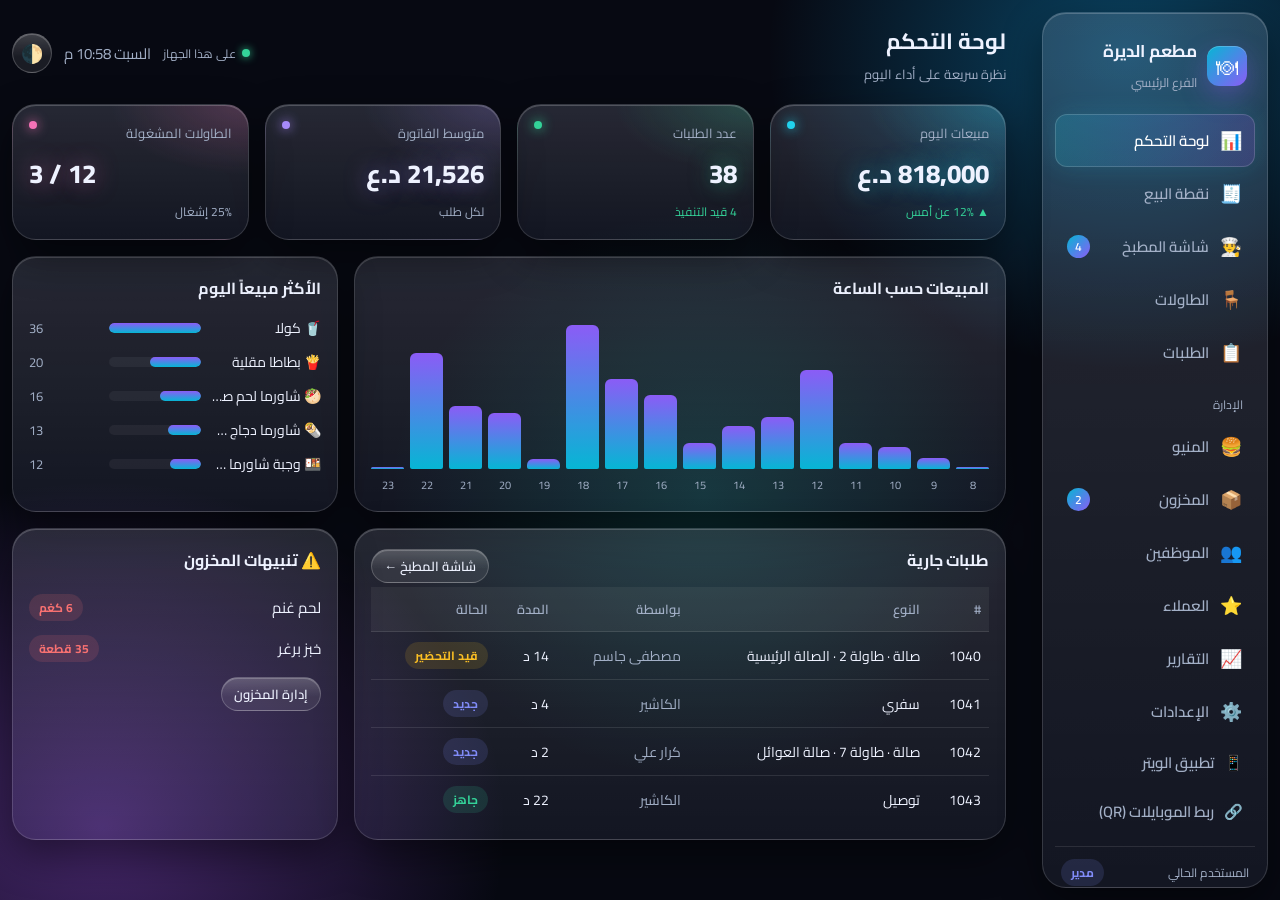
==== commit 2578b37e: "Sync all restaurant devices over the internet with Supabase - SQL (supabase/restaurant-sync.sql): lo" ====
--- a/prototype/admin.html
+++ b/prototype/admin.html
@@ -558,10 +558,11 @@
     <div style="margin-top:8px"><div class="set-toggle"><span><strong>الحركة والتأثيرات</strong><span class="hint">انتقالات ناعمة وتغيير المظهر بدائرة. أوقفها إذا كان الجهاز بطيئاً.</span></span>
       <button class="sw ${P.motion==='on'?'on':''}" onclick="setPref('motion',P.motion==='on'?'off':'on')"></button></div></div>`},
   {label:'البيانات'},
+  {id:'sync',ico:'🔄',t:'المزامنة عبر الإنترنت',d:'اربط أجهزة المطعم (الكاشير، المطبخ، الويتر) ببيانات واحدة تتحدث فوراً عبر الإنترنت.',body:syncBody},
   {id:'backup',ico:'💾',t:'النسخ الاحتياطي',d:'احفظ نسخة من كل بيانات المطعم أو استرجعها.',body:()=>`
     <div class="set-toggle"><span><strong>تصدير نسخة احتياطية</strong><span class="hint">ملف JSON فيه المنيو والصور والطلبات والمخزون والإعدادات</span></span><button class="btn primary" onclick="exportData()">⬇ تصدير</button></div>
     <div class="set-toggle"><span><strong>استرجاع نسخة</strong><span class="hint">تستبدل البيانات الحالية بالكامل</span></span><button class="btn" onclick="$('#importFile').click()">⬆ استرجاع</button></div>
-    <div class="set-toggle"><span><strong>حالة المزامنة</strong><span class="hint">${SERVER?'متصل بخادم المطعم — كل الأجهزة على نفس الشبكة تتشارك البيانات':'تعمل بدون خادم — البيانات محفوظة في هذا المتصفح فقط. شغّل server.py لربط الأجهزة'}</span></span><span class="net"><i></i> ${SERVER?'متصل':'محلي'}</span></div>`},
+    <div class="set-toggle"><span><strong>حالة المزامنة</strong><span class="hint">${MODE_TEXT[MODE]}</span></span></div>`},
   {id:'danger',ico:'⚠️',t:'منطقة الخطر',d:'عمليات لا يمكن التراجع عنها.',body:()=>`
     <div class="danger-box"><span><strong>حذف طلبات اليوم</strong><span class="hint">يحذف كل طلبات اليوم من السجل والتقارير</span></span>
       <button class="btn danger" onclick="if(confirm('حذف كل طلبات اليوم؟')){S.orders=S.orders.filter(o=>!isToday(o.createdAt));save();render();toast('تم الحذف')}">حذف</button></div>
@@ -569,7 +570,49 @@
       <button class="btn danger" onclick="if(confirm('إعادة ضبط كل البيانات؟')){S=SEED();save();render();toast('تمت إعادة الضبط')}">إعادة ضبط</button></div>`},
 ];
 // صفحة الإعدادات للمدير فقط في قسم الصلاحيات (حتى لا يمنح أحد نفسه صلاحيات)
-const SETTINGS_ADMIN=['perms','danger'];
+const SETTINGS_ADMIN=['perms','danger','sync'];
+
+/* ---- المزامنة عبر الإنترنت ---- */
+const MODE_TEXT={
+  server:'متصل بخادم المطعم (server.py) — كل الأجهزة على نفس الشبكة تتشارك البيانات',
+  cloud:'متزامن عبر الإنترنت — كل الأجهزة المربوطة برمز المطعم تتشارك البيانات',
+  local:'البيانات محفوظة في هذا المتصفح فقط — فعّل «المزامنة عبر الإنترنت» لربط الأجهزة',
+};
+const appLink=(page,code)=>new URL(page,location.href).href.split('#')[0]+'#r='+code;
+function syncBody(){
+  if(MODE==='server') return `<div class="set-toggle"><span><strong>متصل بخادم المطعم</strong><span class="hint">${MODE_TEXT.server}. المزامنة عبر الإنترنت تُستخدم عند فتح النظام من رابط الموقع بدل الخادم المحلي.</span></span><span class="net"><i></i> متصل</span></div>`;
+  if(MODE==='cloud') return `
+    <div class="set-toggle"><span><strong>الحالة</strong><span class="hint">${MODE_TEXT.cloud}</span></span><span class="net ${online?'':'off'}"><i></i> ${online?'متصل':'غير متصل'}</span></div>
+    <div class="set-toggle"><span><strong>رمز المطعم</strong><span class="hint">سري — من يملكه يستطيع رؤية بيانات المطعم وتعديلها. أعطه لموظفيك فقط.</span>
+      <b class="ltr" style="display:block;font-size:18px;letter-spacing:1px;margin-top:6px">${fmtCode(cloudCode)}</b></span>
+      <button class="btn sm" onclick="copyText('${cloudCode}')">نسخ</button></div>
+    <div class="set-toggle"><span><strong>ربط موبايل أو جهاز جديد</strong><span class="hint">امسح رمز QR بكاميرا الموبايل، أو أرسل له رابط تطبيق الويتر</span></span>
+      <div class="row"><a class="btn sm primary" href="connect.html" target="_blank" style="text-decoration:none">📱 رموز QR</a><button class="btn sm" onclick="copyText(appLink('waiter.html',cloudCode))">نسخ رابط الويتر</button></div></div>
+    <div class="set-toggle"><span><strong>فصل هذا الجهاز</strong><span class="hint">يتوقف هذا الجهاز عن المزامنة. بيانات المطعم تبقى محفوظة على الإنترنت وعلى باقي الأجهزة.</span></span>
+      <button class="btn sm danger" onclick="if(confirm('فصل هذا الجهاز عن المزامنة؟'))cloudLeave()">فصل</button></div>`;
+  return `
+    <div class="set-toggle"><span><strong>تفعيل المزامنة لهذا المطعم</strong><span class="hint">تُرفع بيانات هذا الجهاز (المنيو، الطاولات، الطلبات…) وتحصل على رمز للمطعم تربط به باقي الأجهزة. استخدمه مرة واحدة على الجهاز الرئيسي.</span></span>
+      <button class="btn primary" onclick="syncCreate(this)">🔄 تفعيل</button></div>
+    <div class="set-toggle"><span><strong>ربط بمطعم مفعّل مسبقاً</strong><span class="hint">أدخل رمز المطعم من الجهاز الرئيسي. بيانات هذا الجهاز تُستبدل ببيانات المطعم.</span>
+      <span class="row" style="margin-top:8px"><input type="text" id="joinCode" class="ltr" placeholder="XXXX-XXXX-XXXX-XXXX-XXXX-XXXX" style="flex:1;min-width:220px"><button class="btn" onclick="syncJoin(this)">ربط</button></span></span></div>`;
+}
+async function syncCreate(btn){
+  btn.disabled=true;
+  try{await cloudCreate();render();toast('✓ تم تفعيل المزامنة — اربط باقي الأجهزة برمز QR')}
+  catch(e){btn.disabled=false;toast('⚠ تعذر الاتصال بالإنترنت — حاول مرة أخرى')}
+}
+async function syncJoin(btn){
+  const v=$('#joinCode').value;
+  if(normCode(v).length<20) return toast('الرمز غير مكتمل');
+  if(!confirm('سيتم استبدال بيانات هذا الجهاز ببيانات المطعم. متابعة؟')) return;
+  btn.disabled=true;
+  try{const r=await cloudJoin(v);if(r==='missing')toast('لا يوجد مطعم بهذا الرمز — تأكد منه')}
+  catch(e){toast('⚠ تعذر الاتصال بالإنترنت')}
+  btn.disabled=false;
+}
+function copyText(t){
+  (navigator.clipboard?.writeText(t)||Promise.reject()).then(()=>toast('✓ تم النسخ')).catch(()=>prompt('انسخ:',t));
+}
 
 function receiptPreview(){
   const s=st(), w=s.receiptWidth==='58'?210:290;
@@ -722,7 +765,7 @@
 }
 setInterval(tick,15000);
 loadState().then(()=>{lastNew=S.orders.filter(o=>o.status==='new').length;render();tick()})
-  .catch(()=>{$('#view').innerHTML='<div class="empty card">⚠ تعذر الاتصال بخادم المطعم. تأكد أن server.py يعمل ثم حدّث الصفحة.</div>'});
+  .catch(()=>{$('#view').innerHTML='<div class="empty card">⚠ تعذر الاتصال بالمطعم. تأكد من اتصال الإنترنت (أو أن server.py يعمل) ثم حدّث الصفحة.</div>'});
 </script>
 </body>
 </html>
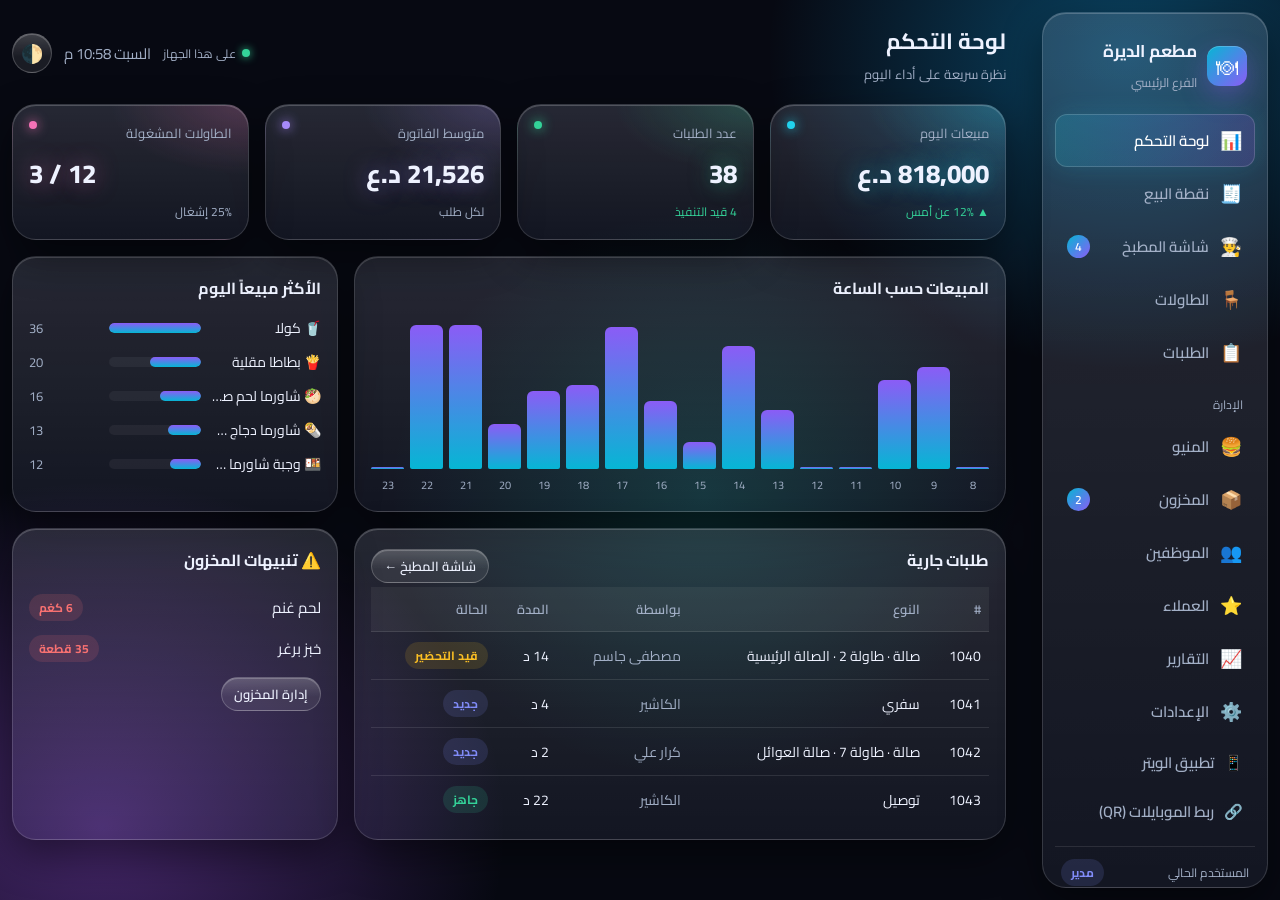
==== commit 3e8c0550: "Use a dedicated Supabase project for the restaurant Removes the shared project settings; internet sy" ====
--- a/prototype/admin.html
+++ b/prototype/admin.html
@@ -581,6 +581,7 @@
 const appLink=(page,code)=>new URL(page,location.href).href.split('#')[0]+'#r='+code;
 function syncBody(){
   if(MODE==='server') return `<div class="set-toggle"><span><strong>متصل بخادم المطعم</strong><span class="hint">${MODE_TEXT.server}. المزامنة عبر الإنترنت تُستخدم عند فتح النظام من رابط الموقع بدل الخادم المحلي.</span></span><span class="net"><i></i> متصل</span></div>`;
+  if(!CLOUD_READY) return `<div class="set-toggle"><span><strong>غير مُعدّة بعد</strong><span class="hint">المزامنة عبر الإنترنت تحتاج مشروع Supabase خاص بالمطعم. ضع رابطه ومفتاحه في ملف core.js (CLOUD) ثم حدّث الصفحة.</span></span></div>`;
   if(MODE==='cloud') return `
     <div class="set-toggle"><span><strong>الحالة</strong><span class="hint">${MODE_TEXT.cloud}</span></span><span class="net ${online?'':'off'}"><i></i> ${online?'متصل':'غير متصل'}</span></div>
     <div class="set-toggle"><span><strong>رمز المطعم</strong><span class="hint">سري — من يملكه يستطيع رؤية بيانات المطعم وتعديلها. أعطه لموظفيك فقط.</span>
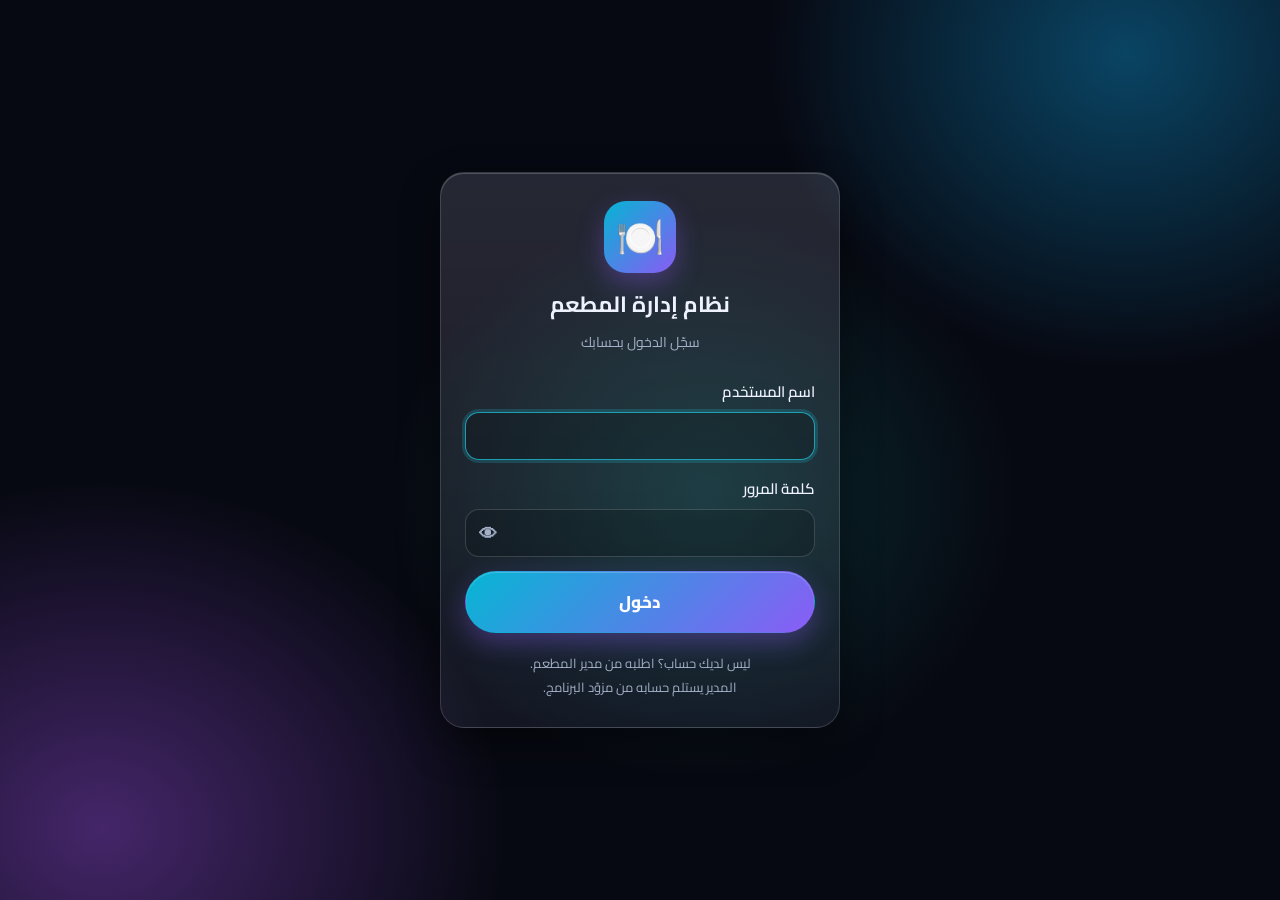
==== commit 2985f0b4: "Accounts for multiple restaurants, provider panel, and full restaurant workflow - Supabase schema: r" ====
--- a/prototype/admin.html
+++ b/prototype/admin.html
@@ -25,10 +25,10 @@
 .side,.set-nav,.ticket{background:var(--surface);border:1px solid var(--border);box-shadow:var(--shadow)}
 .side{margin:12px;padding:18px 12px;position:sticky;top:12px;height:calc(100vh - 24px);overflow:auto;border-radius:24px;display:flex;flex-direction:column}
 .brand{display:flex;align-items:center;gap:10px;padding:4px 8px 18px}
-.brand .logo{width:40px;height:40px;border-radius:12px;background:var(--grad);color:var(--on-grad);display:grid;place-items:center;font-size:22px;box-shadow:var(--shine),var(--grad-shadow);flex:none}
+.brand .logo{width:40px;height:40px;border-radius:12px;background:var(--grad);color:var(--on-grad);display:grid;place-items:center;font-size:22px;box-shadow:var(--shine),var(--grad-shadow);flex:none;overflow:hidden}
 .brand b{display:block;font-size:17px}.brand small{color:var(--muted)}
 .nav{flex:1}
-.nav button,.side-link{display:flex;align-items:center;gap:10px;width:100%;border:0;background:none;padding:10px 12px;border-radius:12px;text-align:start;font-weight:600;color:var(--muted);text-decoration:none}
+.nav button,.side-link{display:flex;align-items:center;gap:10px;width:100%;border:0;background:none;padding:9px 12px;border-radius:12px;text-align:start;font-weight:600;color:var(--muted);text-decoration:none}
 .nav button:hover,.side-link:hover{background:var(--surface-2);color:var(--text)}
 .nav button.active{background:var(--hl);color:var(--hl-text);box-shadow:var(--hl-shadow)}
 .nav .ico{width:24px;text-align:center;font-size:18px}
@@ -44,39 +44,49 @@
 .top .sub{color:var(--muted);font-size:13px}
 .top .spacer{flex:1}
 .top .menu-btn{display:none}
+.banner{display:flex;align-items:center;gap:10px;flex-wrap:wrap;border:1px solid var(--amber);background:var(--amber-soft);color:var(--text);border-radius:16px;padding:10px 14px;margin-bottom:16px;font-weight:600}
 .kpis{grid-template-columns:repeat(4,minmax(0,1fr))}
 .two{grid-template-columns:2fr 1fr}
+.toolbar{display:flex;gap:8px;align-items:center;flex-wrap:wrap;margin-bottom:14px}
+.toolbar .spacer{flex:1}
+.search{min-width:180px;flex:1;max-width:340px}
 
 /* بطاقات الأرقام: لكل بطاقة لون إضاءة (في الزجاجي الملوّن) */
 .kpi{--glow:34,211,238;position:relative;background:radial-gradient(90% 80% at 100% 0%,rgba(var(--glow),var(--glow-a)),transparent 65%),var(--surface)}
 .kpi:nth-child(4n+2){--glow:52,211,153}.kpi:nth-child(4n+3){--glow:167,139,250}.kpi:nth-child(4n+4){--glow:244,114,182}
 .kpi::after{content:"";position:absolute;top:16px;inset-inline-end:16px;width:8px;height:8px;border-radius:50%;background:rgb(var(--glow));box-shadow:0 0 12px rgb(var(--glow));opacity:var(--dot)}
 .kpi .label{color:var(--muted);font-size:13px}
-.kpi .val{font-size:26px;font-weight:800;margin-top:4px;text-shadow:0 0 22px rgba(var(--glow),var(--val-glow))}
+.kpi .val{font-size:24px;font-weight:800;margin-top:4px;text-shadow:0 0 22px rgba(var(--glow),var(--val-glow))}
 .kpi .hint{font-size:12px;color:var(--green)}
+.kpi .hint.down{color:var(--red)}
 
 .bars{display:flex;align-items:flex-end;gap:6px;height:180px;padding-top:10px}
 .bar{flex:1;display:flex;flex-direction:column;align-items:center;gap:6px;height:100%;justify-content:flex-end}
 .bar i{display:block;width:100%;max-width:34px;background:var(--chart);border-radius:6px 6px 2px 2px;min-height:2px}
 .bar span{font-size:11px;color:var(--muted)}
 .hbar{display:flex;align-items:center;gap:10px;margin:8px 0}
-.hbar .name{width:110px;font-size:14px;white-space:nowrap;overflow:hidden;text-overflow:ellipsis}
+.hbar .name{width:120px;font-size:14px;white-space:nowrap;overflow:hidden;text-overflow:ellipsis}
 .hbar .track,.progress{flex:1;background:var(--surface-2);border-radius:99px;height:10px;overflow:hidden}
 .hbar .fill{height:100%;background:var(--chart);border-radius:99px}
-.hbar .num{font-size:13px;color:var(--muted);min-width:70px;text-align:end}
+.hbar .num{font-size:13px;color:var(--muted);min-width:80px;text-align:end}
 .progress{height:8px;min-width:80px}
 .progress i{display:block;height:100%;border-radius:99px}
 
 /* نقطة البيع */
-.pos{display:grid;grid-template-columns:1fr 360px;gap:16px;align-items:start}
+.pos{display:grid;grid-template-columns:1fr 370px;gap:16px;align-items:start}
 .cart{position:sticky;top:20px}
-.lines{max-height:300px;overflow:auto;margin:8px 0}
+.lines{max-height:280px;overflow:auto;margin:8px 0}
 .line{display:flex;align-items:center;gap:8px;padding:8px 0;border-bottom:1px dashed var(--line)}
 .line .info{flex:1;min-width:0}.line .info b{display:block;font-size:14px}
+.line .note{font-size:12px;color:var(--red)}
+.nbtn{border:0;background:none;font-size:15px;padding:2px 4px;opacity:.75}
+.nbtn:hover{opacity:1}
 .sum{display:flex;justify-content:space-between;padding:4px 0;font-size:14px}
 .sum.total{font-size:20px;font-weight:800;border-top:1px solid var(--line);padding-top:10px;margin-top:6px}
 .pay{display:grid;grid-template-columns:repeat(auto-fit,minmax(90px,1fr));gap:8px;margin-top:12px}
 .pay button{padding:12px 4px;border-radius:14px;border:1px solid rgba(255,255,255,.22);font-weight:800;color:#fff;box-shadow:inset 0 1px 0 rgba(255,255,255,.25);background-image:linear-gradient(180deg,rgba(255,255,255,.2),rgba(255,255,255,0) 60%)}
+.cust-fields{display:grid;gap:6px;margin-top:8px}
+.cust-fields input,.cust-fields select{width:100%}
 
 /* المطبخ */
 .kds{display:grid;grid-template-columns:repeat(3,1fr);gap:16px;align-items:start}
@@ -98,9 +108,24 @@
 .section-head input{font-weight:700}
 .tbl .del{position:absolute;top:6px;inset-inline-start:6px;width:26px;height:26px;border-radius:50%;border:0;background:var(--red-soft);color:var(--red);font-weight:800}
 .tbl.add{border-style:dashed;background:none;box-shadow:none;color:var(--muted);display:grid;place-items:center;min-height:120px}
+.tbl .acts{display:flex;gap:4px;justify-content:center;flex-wrap:wrap}
+.tbl .due{font-weight:800;color:var(--amber);font-size:13px}
 .edit-bar{display:flex;gap:8px;align-items:center;flex-wrap:wrap;padding:12px 16px;margin-bottom:16px}
 .edit-bar input{font-weight:700}
 .thumb{width:44px;height:34px;border-radius:8px;object-fit:cover;display:block}
+
+/* الحوار العام */
+#dlg{width:min(560px,calc(100vw - 24px))}
+#dlg.wide{width:min(760px,calc(100vw - 24px))}
+.dlg-head{display:flex;justify-content:space-between;align-items:center;margin-bottom:14px}
+.dlg-head h2{margin:0}
+.dlg-foot{display:flex;gap:8px;justify-content:flex-end;margin-top:18px;flex-wrap:wrap}
+.dlg-foot .spacer{flex:1}
+.bill-lines{max-height:42vh;overflow:auto;margin:8px 0}
+.recipe-row{display:grid;grid-template-columns:1fr 100px 60px 36px;gap:6px;align-items:center;margin-bottom:6px}
+.recipe-row span{font-size:13px;color:var(--muted)}
+.tbl-pick{display:grid;grid-template-columns:repeat(auto-fill,minmax(90px,1fr));gap:8px}
+.tbl-pick button{padding:12px 6px;border-radius:14px;border:1px solid var(--green);background:var(--surface-2);font-weight:800}
 
 /* الإعدادات */
 .set-layout{display:grid;grid-template-columns:230px 1fr;gap:16px;align-items:start}
@@ -129,17 +154,18 @@
 .pv .b{height:8px;border-radius:99px;margin:6px}
 .theme-card .nm{display:flex;align-items:center;justify-content:space-between;padding:8px 4px 2px;font-weight:700}
 .theme-card .d{padding:0 4px 4px;font-size:12px;color:var(--muted)}
-.receipt{background:#fff;color:#111;font-family:'Courier New',monospace;font-size:12px;padding:14px 12px;border-radius:6px;box-shadow:0 10px 30px rgba(0,0,0,.25);direction:rtl}
+.receipt{background:#fff;color:#111;font-family:Tahoma,monospace;font-size:12px;padding:14px 12px;border-radius:6px;box-shadow:0 10px 30px rgba(0,0,0,.25);direction:rtl}
 .receipt .c{text-align:center}
 .receipt hr{border:0;border-top:1px dashed #999;margin:8px 0}
 .receipt .r{display:flex;justify-content:space-between}
-.qr{width:64px;height:64px;margin:8px auto 0;background:repeating-conic-gradient(#111 0 25%,#fff 0 50%) 0 0/12px 12px;border:4px solid #111}
+.receipt img{max-width:60px;max-height:44px}
 .zone-row{display:grid;grid-template-columns:1fr 140px auto;gap:8px;margin-bottom:8px}
 .danger-box{border:1px solid var(--red);background:var(--red-soft);border-radius:16px;padding:14px;display:flex;align-items:center;justify-content:space-between;gap:12px;margin-bottom:12px;flex-wrap:wrap}
 .perm td,.perm th{text-align:center}
 .perm td:first-child,.perm th:first-child{text-align:start}
 .perm .grp td{background:var(--surface-2);font-weight:800;color:var(--muted);font-size:13px}
 .perm .sw{margin:auto}
+.logo-pv{width:64px;height:64px;border-radius:16px;background:var(--grad);color:var(--on-grad);display:grid;place-items:center;font-size:32px;overflow:hidden;flex:none}
 
 @media (max-width:1100px){.kpis{grid-template-columns:repeat(2,minmax(0,1fr))}.two{grid-template-columns:1fr}.pos{grid-template-columns:1fr}.cart{position:static}.set-split{grid-template-columns:1fr}}
 @media (max-width:860px){
@@ -154,7 +180,7 @@
   .set-nav .lbl{display:none}
   .set-nav button{width:auto;border:1px solid var(--btn-edge);background:var(--btn-bg);border-radius:999px}
 }
-@media (max-width:480px){.kpis{grid-template-columns:1fr 1fr}.kpi .val{font-size:20px}.zone-row{grid-template-columns:1fr 100px auto}}
+@media (max-width:480px){.kpis{grid-template-columns:1fr 1fr}.kpi .val{font-size:19px}.zone-row{grid-template-columns:1fr 100px auto}.recipe-row{grid-template-columns:1fr 80px 36px}.recipe-row span{display:none}}
 </style>
 </head>
 <body>
@@ -175,147 +201,208 @@
       <span class="muted" id="clock"></span>
       <button class="btn icon-btn" onclick="quickTheme(event)" title="تبديل بين الفاتح والداكن">🌓</button>
     </div>
+    <div id="banner"></div>
     <div id="view"><div class="empty">جاري التحميل…</div></div>
   </main>
 </div>
 <div class="toast" id="toast"></div>
 <input type="file" id="importFile" accept=".json,application/json" hidden onchange="importData(this)">
-
-<!-- نافذة إضافة / تعديل صنف -->
-<dialog id="dishDlg">
-  <h2 id="dishTitle">صنف جديد</h2>
-  <div class="form">
-    <label class="img-drop full" for="dishImgIn"><div class="pv" id="dishPv">🍽</div>
-      <span><strong>صورة الطبق</strong><span class="hint">اضغط لاختيار صورة من الجهاز أو الكاميرا</span>
-      <button type="button" class="btn sm" id="dishImgDel" style="margin-top:6px" onclick="event.preventDefault();dishImg=null;dishPreview()">إزالة الصورة</button></span></label>
-    <input type="file" id="dishImgIn" accept="image/*" hidden onchange="pickDishImg(this)">
-    <label class="full">اسم الصنف<input type="text" id="dName" placeholder="مثلاً: قوزي على تمن"></label>
-    <label>التصنيف<select id="dCat" onchange="$('#dNewCatL').hidden=this.value!=='__new'"></select></label>
-    <label id="dNewCatL" hidden>اسم التصنيف الجديد<input type="text" id="dNewCat"></label>
-    <label>السعر<input type="number" id="dPrice" min="0" step="250" class="ltr"></label>
-    <label>رمز بديل (إذا ما في صورة)<input type="text" id="dEmo" maxlength="4" placeholder="🍽" oninput="dishPreview()"></label>
-  </div>
-  <div class="row" style="margin-top:20px;justify-content:space-between">
-    <button class="btn danger" id="dDel" onclick="deleteDish()">حذف الصنف</button>
-    <div class="row"><button class="btn" onclick="$('#dishDlg').close()">إلغاء</button><button class="btn primary" onclick="saveDish()">حفظ</button></div>
-  </div>
-</dialog>
+<dialog id="dlg"></dialog>
 
 <script src="core.js"></script>
 <script>
-const ui={page:'dash',cat:'الكل',cart:[],type:'صالة',table:'',discount:0,zone:0,set:'info',floor:null,editT:false};
+const ui={page:'dash',cat:'الكل',q:'',cart:[],type:'صالة',table:'',discount:0,zone:0,cust:{name:'',phone:'',address:''},
+  set:'info',floor:null,editT:false,editCats:false,range:'today',rfrom:'',rto:'',ostatus:'all',oq:'',cq:'',exMonth:0};
 
 /* ============ المستخدم الحالي والصلاحيات ============ */
-const ME=()=>S.staff.find(p=>p.id===P.user)||S.staff[0];
+const ME=()=>{
+  if(MODE==='cloud') return {...SESSION.user,on:true};
+  return S.staff.find(p=>p.id===P.user)||S.staff.find(p=>p.role==='مدير')||S.staff[0]||{id:0,name:'المدير',role:'مدير'};
+};
 const canI=k=>can(ME().role,k);
-const HIDDEN='<span class="muted">•••</span>';
+const isMgr=()=>ME().role==='مدير';
+const H='<span class="muted">•••</span>';
 
 /* ============ التنقل ============ */
 const PAGES=[
   {id:'dash',ico:'📊',t:'لوحة التحكم',s:'نظرة سريعة على أداء اليوم'},
   {id:'pos',ico:'🧾',t:'نقطة البيع',s:'تسجيل طلب جديد'},
   {id:'kds',ico:'👨‍🍳',t:'شاشة المطبخ',s:'الطلبات الجارية — تصل مباشرة من الكاشير والويتر'},
-  {id:'tables',ico:'🪑',t:'الطاولات',s:'الطوابق والأقسام وحالة الطاولات'},
-  {id:'orders',ico:'📋',t:'الطلبات',s:'سجل كل طلبات اليوم'},
+  {id:'tables',ico:'🪑',t:'الطاولات',s:'الطوابق والأقسام والحسابات والحجوزات'},
+  {id:'orders',ico:'📋',t:'الطلبات',s:'سجل الطلبات والفواتير'},
   {sep:'الإدارة'},
-  {id:'menu',ico:'🍔',t:'المنيو',s:'الأصناف والصور والأسعار والتوفر'},
-  {id:'inv',ico:'📦',t:'المخزون',s:'المواد الخام وتنبيهات النقص'},
-  {id:'staff',ico:'👥',t:'الموظفين',s:'الموظفين وأدوارهم'},
+  {id:'menu',ico:'🍔',t:'المنيو',s:'الأصناف والصور والأسعار والوصفات'},
+  {id:'inv',ico:'📦',t:'المخزون',s:'المواد الخام والاستلام والهدر'},
   {id:'cust',ico:'⭐',t:'العملاء',s:'الزبائن ونقاط الولاء'},
-  {id:'reports',ico:'📈',t:'التقارير',s:'تحليل المبيعات والأرباح'},
-  {id:'settings',ico:'⚙️',t:'الإعدادات',s:'إعدادات المطعم وهذا الجهاز'},
+  {id:'cash',ico:'💰',t:'الصندوق',s:'الوردية الحالية وإغلاقها (تقرير Z)'},
+  {id:'expenses',ico:'💸',t:'المصاريف',s:'الإيجار والرواتب والكهرباء وغيرها'},
+  {id:'reports',ico:'📈',t:'التقارير',s:'المبيعات والأرباح حسب الفترة'},
+  {id:'staff',ico:'👥',t:'الموظفين',s:'حسابات الموظفين وأدوارهم'},
+  {id:'log',ico:'🕓',t:'سجل العمليات',s:'من فعل ماذا ومتى'},
+  {id:'settings',ico:'⚙️',t:'الإعدادات',s:'إعدادات المطعم وحسابك وهذا الجهاز'},
 ];
 function go(p){ui.page=p;$('#side').classList.remove('open');render();scrollTo(0,0)}
 function renderNav(){
-  const active=S.orders.filter(o=>o.status!=='done').length, low=lowItems().length;
+  const active=S.orders.filter(o=>o.status!=='done'&&o.status!=='void').length, low=lowItems().length, due=dueTables().length;
   let sep='';
   $('#nav').innerHTML=PAGES.map(p=>{
     if(p.sep){sep=`<div class="sep">${p.sep}</div>`;return ''}
     if(!canI(p.id)) return '';
     const h=sep; sep='';
-    return h+`<button class="${ui.page===p.id?'active':''}" onclick="go('${p.id}')"><span class="ico">${p.ico}</span>${p.t}
-     ${p.id==='kds'&&active?`<span class="count">${num(active)}</span>`:''}${p.id==='inv'&&low?`<span class="count">${num(low)}</span>`:''}</button>`}).join('');
+    const c=p.id==='kds'?active:p.id==='inv'?low:p.id==='tables'?due:0;
+    return h+`<button class="${ui.page===p.id?'active':''}" onclick="go('${p.id}')"><span class="ico">${p.ico}</span>${p.t}${c?`<span class="count">${num(c)}</span>`:''}</button>`}).join('');
   const me=ME();
-  $('#me').innerHTML=`<div class="row"><span class="muted" style="font-size:12px">المستخدم الحالي</span><span class="badge b-blue">${me.role}</span></div>
-    <select onchange="P.user=+this.value;savePrefs();render()">${S.staff.map(p=>`<option value="${p.id}" ${p.id===me.id?'selected':''}>${esc(p.name)} — ${p.role}</option>`).join('')}</select>`;
+  $('#me').innerHTML=MODE==='cloud'
+    ?`<div class="row"><b style="font-size:14px">👤 ${esc(me.name)}</b><span class="badge b-blue">${me.role}</span></div>
+      <div class="muted ltr" style="font-size:12px;text-align:end">${esc(me.username||'')}</div>
+      <div class="row" style="margin-top:8px"><button class="btn sm" onclick="ui.set='account';go('settings')">🔑 حسابي</button><button class="btn sm" onclick="if(confirm('تسجيل الخروج؟'))logout()">خروج ⎋</button></div>`
+    :`<div class="row"><span class="muted" style="font-size:12px">المستخدم الحالي</span><span class="badge b-blue">${me.role}</span></div>
+      <select onchange="P.user=isNaN(+this.value)?this.value:+this.value;savePrefs();render()">${S.staff.map(p=>`<option value="${esc(p.id)}" ${p.id===me.id?'selected':''}>${esc(p.name)} — ${p.role}</option>`).join('')}</select>
+      <div class="muted" style="font-size:11px;margin-top:6px">${MODE==='server'?'خادم المطعم (بدون حسابات)':'وضع التجربة على هذا الجهاز'}</div>`;
 }
 const lowItems=()=>st().lowAlert?S.inventory.filter(i=>i.qty<=i.min):[];
 const enabledTypes=()=>Object.keys(st().types).filter(k=>st().types[k]);
+const openOrders=t=>S.orders.filter(o=>o.table===t&&!o.pay&&o.status!=='void');
+const dueTables=()=>S.tables.filter(t=>openOrders(t.id).length);
+function renderBanner(){
+  let h='';
+  if(MODE==='cloud'){
+    const exp=new Date(SESSION.user.restaurant?.expires_at), days=Math.ceil((exp-Date.now())/864e5);
+    if(days<=7) h=`<div class="banner">⏳ ينتهي اشتراك المطعم بعد ${num(Math.max(days,0))} ${days===1?'يوم':'أيام'} (${exp.toLocaleDateString('en-GB')}) — تواصل مع مزوّد البرنامج للتجديد.</div>`;
+  }
+  $('#banner').innerHTML=h;
+}
 function render(){
+  if(!$('#view')) return;
   if(!canI(ui.page)) ui.page=PAGES.find(p=>p.id&&canI(p.id))?.id||'dash';
   const p=PAGES.find(x=>x.id===ui.page);
   $('#pageTitle').textContent=p.t; $('#pageSub').textContent=p.s;
-  $('#brandName').textContent=st().name; $('#brandBranch').textContent=st().branch; $('#brandLogo').textContent=st().logo||'🍽';
-  renderNav(); $('#view').innerHTML=VIEWS[ui.page]();
+  $('#brandName').textContent=st().name; $('#brandBranch').textContent=st().branch; $('#brandLogo').innerHTML=logoHtml();
+  document.title=st().name+' — '+p.t;
+  renderNav(); renderBanner();
+  $('#view').innerHTML=canI(ui.page)?VIEWS[ui.page]():'<div class="empty card">لا توجد صفحات مسموحة لحسابك — راجع المدير</div>';
 }
 // تحديث من جهاز آخر: لا نعيد الرسم أثناء الكتابة في حقل حتى لا يضيع ما يكتبه المستخدم
-let pendingRender=false;
+let pendingRender=false, seenOrders=new Set();
 onRemote=()=>{
+  const fresh=S.orders.filter(o=>!seenOrders.has(o.uid)&&o.status==='new');
+  S.orders.forEach(o=>seenOrders.add(o.uid));
+  if(fresh.length){
+    if(st().kdsSound&&ui.page==='kds') beep();
+    if(P.kdsPrint) fresh.forEach(printTicket);
+  }
   const a=document.activeElement;
-  if(a&&/INPUT|SELECT|TEXTAREA/.test(a.tagName)&&a.closest('#view')||$('#dishDlg').open){pendingRender=true;return}
-  const newOrders=S.orders.filter(o=>o.status==='new').length;
-  if(newOrders>lastNew&&st().kdsSound&&ui.page==='kds') beep();
-  lastNew=newOrders; render();
+  if(a&&/INPUT|SELECT|TEXTAREA/.test(a.tagName)&&a.closest('#view')||$('#dlg').open){pendingRender=true;return}
+  render();
 };
-let lastNew=0;
-document.addEventListener('focusout',()=>setTimeout(()=>{if(pendingRender&&!document.activeElement?.closest?.('#view input,#view select')){pendingRender=false;render()}},50));
+document.addEventListener('focusout',()=>setTimeout(()=>{if(pendingRender&&!$('#dlg').open&&!document.activeElement?.closest?.('#view input,#view select,#view textarea')){pendingRender=false;render()}},50));
+$('#dlg').addEventListener('close',()=>{if(pendingRender){pendingRender=false;render()}});
+
+/* ============ أدوات الحوار ============ */
+function openDlg(title,body,foot='',wide=false){
+  const d=$('#dlg'); d.className=wide?'wide':'';
+  d.innerHTML=`<div class="dlg-head"><h2>${title}</h2><button class="btn icon-btn" onclick="closeDlg()">✕</button></div>${body}${foot?`<div class="dlg-foot">${foot}</div>`:''}`;
+  if(!d.open) d.showModal();
+}
+const closeDlg=()=>$('#dlg').close();
+const val=id=>$('#'+id)?.value?.trim()??'';
+const PAYC={'نقدي':['💵','#16a34a'],'بطاقة':['💳','#2563eb'],'محفظة':['📱','#9333ea'],'آجل':['📒','#d97706']};
+const payButtons=fn=>Object.keys(st().pays).filter(k=>st().pays[k]).map(k=>`<button style="background-color:${PAYC[k][1]}" onclick="${fn}('${k}')">${PAYC[k][0]} ${k}</button>`).join('');
+function statusBadge(o){
+  if(o.status==='void') return '<span class="badge b-red">ملغي</span>';
+  const s={new:'<span class="badge b-blue">جديد</span>',preparing:'<span class="badge b-amber">قيد التحضير</span>',ready:'<span class="badge b-green">جاهز</span>',done:'<span class="badge b-gray">مُسلَّم</span>'}[o.status];
+  return s+(o.pay?'':' <span class="badge b-amber">غير مدفوع</span>');
+}
+const lineName=l=>l.name||item(l.id)?.name||'—';
+
+/* ============ الفترات الزمنية ============ */
+const RANGES=[['today','اليوم'],['yesterday','أمس'],['7d','7 أيام'],['30d','30 يوماً'],['month','هذا الشهر'],['custom','فترة محددة']];
+function rangeOf(k){
+  const t=dayStart(), D=864e5;
+  if(k==='today') return [t,t+D];
+  if(k==='yesterday') return [t-D,t];
+  if(k==='7d') return [t-6*D,t+D];
+  if(k==='30d') return [t-29*D,t+D];
+  if(k==='month'){const d=new Date();return [new Date(d.getFullYear(),d.getMonth(),1).getTime(),t+D]}
+  return [ui.rfrom?new Date(ui.rfrom).setHours(0,0,0,0):t, ui.rto?new Date(ui.rto).setHours(0,0,0,0)+D:t+D];
+}
+const rangeBar=()=>`<div class="pills" style="margin:0">${RANGES.map(([k,t])=>`<button class="${ui.range===k?'active':''}" onclick="ui.range='${k}';render()">${t}</button>`).join('')}</div>
+  ${ui.range==='custom'?`<div class="row"><span class="muted">من</span><input type="date" value="${ui.rfrom}" onchange="ui.rfrom=this.value;render()"><span class="muted">إلى</span><input type="date" value="${ui.rto}" onchange="ui.rto=this.value;render()"></div>`:''}`;
+// الطلبات القديمة في الأرشيف (على الإنترنت) تُجلب مرة وتُحفظ مؤقتاً
+let arcCache={};
+function ordersIn([from,to]){
+  const live=S.orders.filter(o=>o.createdAt>=from&&o.createdAt<to);
+  if(MODE!=='cloud'||from>=dayStart()-864e5) return live;
+  const k=from+'|'+to, c=arcCache[k];
+  if(!c){arcCache[k]='loading';
+    rpc('rms_orders_range',{p_token:TOKEN(),p_from:new Date(from).toISOString(),p_to:new Date(to).toISOString()})
+      .then(a=>{arcCache[k]=a;render()}).catch(e=>{arcCache[k]=[];toast('⚠ '+errText(e))});
+    return null}
+  if(c==='loading') return null;
+  const seen=new Set(live.map(o=>o.uid));
+  return live.concat(c.filter(o=>!seen.has(o.uid)));
+}
+const LOADING='<div class="empty card">جاري تحميل البيانات…</div>';
 
 /* ============ الصفحات ============ */
 const VIEWS={
 dash(){
-  const today=S.orders.filter(o=>isToday(o.createdAt));
-  const sales=today.reduce((s,o)=>s+total(o),0), see=canI('sales');
+  const today=S.orders.filter(o=>isToday(o.createdAt)&&o.status!=='void');
+  const yest=S.orders.filter(o=>o.createdAt>=dayStart()-864e5&&o.createdAt<dayStart()&&o.status!=='void'&&new Date(o.createdAt).getHours()<=new Date().getHours());
+  const sales=today.reduce((s,o)=>s+total(o),0), ysales=yest.reduce((s,o)=>s+total(o),0), see=canI('sales');
+  const diff=ysales?Math.round((sales-ysales)/ysales*100):null;
   const busy=S.tables.filter(t=>t.status==='busy'||t.status==='bill').length;
   const hours={}; for(let h=8;h<=23;h++)hours[h]=0;
-  today.forEach(o=>{const h=new Date(o.createdAt).getHours(); if(h in hours)hours[h]+=total(o)});
+  today.forEach(o=>{const h=new Date(o.createdAt).getHours(); if(h in hours)hours[h]+=see?total(o):1});
   const maxH=Math.max(...Object.values(hours),1);
   const top=topItems(today).slice(0,5), maxT=top[0]?.qty||1;
-  const low=lowItems(), live=S.orders.filter(o=>o.status!=='done');
+  const low=lowItems(), live=S.orders.filter(o=>o.status!=='done'&&o.status!=='void'), due=dueTables();
   return `
   <div class="grid kpis">
-    <div class="card kpi"><div class="label">مبيعات اليوم</div><div class="val">${see?fmt(sales):'•••'}</div><div class="hint">${see?'▲ 12% عن أمس':'مخفي حسب الصلاحيات'}</div></div>
+    <div class="card kpi"><div class="label">مبيعات اليوم</div><div class="val">${see?fmt(sales):'•••'}</div>
+      <div class="hint ${diff<0?'down':''}">${!see?'مخفي حسب الصلاحيات':diff==null?'لا توجد مبيعات أمس للمقارنة':`${diff<0?'▼':'▲'} ${num(Math.abs(diff))}% عن أمس بنفس الوقت`}</div></div>
     <div class="card kpi"><div class="label">عدد الطلبات</div><div class="val">${num(today.length)}</div><div class="hint">${num(live.length)} قيد التنفيذ</div></div>
     <div class="card kpi"><div class="label">متوسط الفاتورة</div><div class="val">${see?fmt(today.length?sales/today.length:0):'•••'}</div><div class="hint" style="color:var(--muted)">لكل طلب</div></div>
-    <div class="card kpi"><div class="label">الطاولات المشغولة</div><div class="val ltr">${num(busy)} / ${num(S.tables.length)}</div><div class="hint" style="color:var(--muted)">${num(S.tables.length?busy/S.tables.length*100:0)}% إشغال</div></div>
+    <div class="card kpi"><div class="label">الطاولات المشغولة</div><div class="val ltr">${num(busy)} / ${num(S.tables.length)}</div><div class="hint" style="color:${due.length?'var(--amber)':'var(--muted)'}">${due.length?num(due.length)+' بانتظار الحساب':num(S.tables.length?busy/S.tables.length*100:0)+'% إشغال'}</div></div>
   </div>
   <div class="grid two" style="margin-top:16px">
     <div class="card"><h3>${see?'المبيعات حسب الساعة':'الطلبات حسب الساعة'}</h3>
-      <div class="bars">${Object.entries(hours).map(([h,v])=>`<div class="bar" title="${see?fmt(v):''}"><i style="height:${v/maxH*100}%"></i><span>${h}</span></div>`).join('')}</div></div>
+      <div class="bars">${Object.entries(hours).map(([h,v])=>`<div class="bar" title="${see?fmt(v):num(v)}"><i style="height:${v/maxH*100}%"></i><span>${h}</span></div>`).join('')}</div></div>
     <div class="card"><h3>الأكثر مبيعاً اليوم</h3>
-      ${top.map(t=>`<div class="hbar"><span class="name">${t.m.emo} ${esc(t.m.name)}</span><div class="track"><div class="fill" style="width:${t.qty/maxT*100}%"></div></div><span class="num">${num(t.qty)}</span></div>`).join('')||'<div class="empty">لا مبيعات بعد</div>'}</div>
+      ${top.map(t=>`<div class="hbar"><span class="name">${esc(t.name)}</span><div class="track"><div class="fill" style="width:${t.qty/maxT*100}%"></div></div><span class="num">${num(t.qty)}</span></div>`).join('')||'<div class="empty">لا مبيعات بعد</div>'}</div>
   </div>
   <div class="grid two" style="margin-top:16px">
     <div class="card"><div class="row" style="justify-content:space-between"><h3>طلبات جارية</h3>${canI('kds')?`<button class="btn sm" onclick="go('kds')">شاشة المطبخ ←</button>`:''}</div>
       <div class="table-wrap"><table><tr><th>#</th><th>النوع</th><th>بواسطة</th><th>المدة</th><th>الحالة</th></tr>
-      ${live.map(o=>`<tr><td>${o.id}</td><td>${o.type}${o.table?' · '+esc(tableName(o.table)):''}</td><td class="muted">${esc(o.by||'الكاشير')}</td><td>${num(mins(o.createdAt))} د</td><td>${statusBadge(o.status)}</td></tr>`).join('')||'<tr><td colspan="5" class="empty">لا توجد طلبات جارية</td></tr>'}</table></div></div>
+      ${live.map(o=>`<tr><td>${o.id}</td><td>${o.type}${o.table?' · '+esc(tableName(o.table)):''}</td><td class="muted">${esc(o.by||'—')}</td><td>${num(mins(o.createdAt))} د</td><td>${statusBadge(o)}</td></tr>`).join('')||'<tr><td colspan="5" class="empty">لا توجد طلبات جارية</td></tr>'}</table></div></div>
     <div class="card"><h3>⚠️ تنبيهات المخزون</h3>
       ${!st().lowAlert?'<div class="empty">التنبيهات متوقفة من الإعدادات</div>':
-        low.map(i=>`<div class="row" style="justify-content:space-between;padding:6px 0"><span>${esc(i.name)}</span><span class="badge b-red">${dec(i.qty)} ${i.unit}</span></div>`).join('')||'<div class="empty">المخزون سليم ✓</div>'}
+        low.map(i=>`<div class="row" style="justify-content:space-between;padding:6px 0"><span>${esc(i.name)}</span><span class="badge b-red">${dec(i.qty)} ${esc(i.unit)}</span></div>`).join('')||'<div class="empty">المخزون سليم ✓</div>'}
       ${low.length&&canI('inv')?`<button class="btn sm" style="margin-top:8px" onclick="go('inv')">إدارة المخزون</button>`:''}</div>
   </div>`;
 },
 
 pos(){
   const types=enabledTypes(); if(!types.includes(ui.type)) ui.type=types[0];
-  const cats=['الكل',...S.categories];
-  const list=S.menu.filter(m=>ui.cat==='الكل'||m.cat===ui.cat);
-  const zones=st().zones;
-  const c=calc({items:ui.cart,type:ui.type,discount:ui.discount,fee:zones[ui.zone]?.fee});
-  const PAY={'نقدي':['💵','#16a34a'],'بطاقة':['💳','#2563eb'],'محفظة':['📱','#9333ea'],'آجل':['📒','#d97706']};
+  const zones=st().zones, c=cartCalc();
   return `<div class="pos">
    <div>
-     <div class="pills">${cats.map(x=>`<button class="${ui.cat===x?'active':''}" onclick="ui.cat='${esc(x)}';render()">${esc(x)}</button>`).join('')}</div>
-     <div class="items">${list.map(m=>{const ok=available(m),q=ui.cart.find(l=>l.id===m.id)?.qty;return `<button class="item ${ok?'':'off'}" ${ok?`onclick="addToCart(${m.id})"`:'disabled'}>
-        ${q?`<span class="qbadge">${num(q)}</span>`:''}<div class="pic">${pic(m)}</div><div class="nm">${esc(m.name)}</div><div class="pr">${fmt(m.price)}</div></button>`}).join('')}
-       ${canI('addItem')?`<button class="item add-tile" onclick="openDish(null,'${esc(ui.cat)}')"><b>＋</b><div class="nm">صنف جديد</div></button>`:''}</div>
+     <div class="toolbar"><input type="search" class="search" placeholder="🔍 بحث عن صنف…" value="${esc(ui.q)}" oninput="ui.q=this.value;$('#posItems').innerHTML=posItems()"></div>
+     <div class="pills">${['الكل',...S.categories].map(x=>`<button class="${ui.cat===x?'active':''}" onclick="ui.cat=this.dataset.c;render()" data-c="${esc(x)}">${esc(x)}</button>`).join('')}</div>
+     <div class="items" id="posItems">${posItems()}</div>
    </div>
    <div class="card cart">
      <div class="seg">${types.map(t=>`<button class="${ui.type===t?'active':''}" onclick="ui.type='${t}';render()">${t}</button>`).join('')}</div>
      ${ui.type==='صالة'?`<select style="width:100%" onchange="ui.table=this.value">${tableOptions(ui.table)}</select>`:''}
-     ${ui.type==='توصيل'?`<div class="row"><input type="text" placeholder="رقم الزبون أو العنوان" style="flex:1">
-        <select onchange="ui.zone=+this.value;render()">${zones.map((z,i)=>`<option value="${i}" ${ui.zone===i?'selected':''}>${esc(z.name)} (${num(z.fee)})</option>`).join('')}</select></div>`:''}
-     <div class="lines">${ui.cart.map((l,i)=>{const m=item(l.id);return `<div class="line"><div class="info"><b>${esc(m.name)}</b><span class="muted" style="font-size:13px">${fmt(m.price*l.qty)}</span></div>
-       <div class="qty"><button onclick="qty(${i},-1)">−</button><span>${num(l.qty)}</span><button onclick="qty(${i},1)">+</button></div></div>`}).join('')||'<div class="empty">اضغط على صنف لإضافته 👈</div>'}</div>
+     ${ui.type!=='صالة'?`<div class="cust-fields">
+        <input type="tel" class="ltr" placeholder="📞 هاتف الزبون${ui.type==='توصيل'?'':' (اختياري)'}" list="custList" value="${esc(ui.cust.phone)}" onchange="pickCustomer(this.value)">
+        <datalist id="custList">${S.customers.map(c=>`<option value="${esc(c.phone)}">${esc(c.name)}</option>`).join('')}</datalist>
+        <input type="text" placeholder="اسم الزبون" value="${esc(ui.cust.name)}" onchange="ui.cust.name=this.value">
+        ${ui.type==='توصيل'?`<input type="text" placeholder="📍 العنوان" value="${esc(ui.cust.address)}" onchange="ui.cust.address=this.value">
+        <select onchange="ui.zone=+this.value;render()">${zones.map((z,i)=>`<option value="${i}" ${ui.zone===i?'selected':''}>${esc(z.name)} (${num(z.fee)})</option>`).join('')}</select>`:''}</div>`:''}
+     <div class="lines">${ui.cart.map((l,i)=>`<div class="line"><div class="info"><b>${esc(lineName(l))}</b><span class="muted" style="font-size:13px">${fmt(l.price*l.qty)}</span>${l.note?`<div class="note">⚠ ${esc(l.note)}</div>`:''}</div>
+       <button class="nbtn" title="ملاحظة للمطبخ" onclick="lineNote(${i})">📝</button>
+       <div class="qty"><button onclick="qty(${i},-1)">−</button><span>${num(l.qty)}</span><button onclick="qty(${i},1)">+</button></div></div>`).join('')||'<div class="empty">اضغط على صنف لإضافته 👈</div>'}</div>
      ${canI('discount')?`<div class="row" style="margin-bottom:6px"><span class="muted">خصم %</span><input type="number" min="0" max="${st().maxDiscount}" value="${ui.discount}" style="width:80px" class="ltr" onchange="setDiscount(this.value)"><span class="muted" style="font-size:12px">الحد ${num(st().maxDiscount)}%</span></div>`:''}
      <div class="sum"><span>المجموع</span><span>${fmt(c.s)}</span></div>
      ${c.d?`<div class="sum" style="color:var(--green)"><span>الخصم</span><span>− ${fmt(c.d)}</span></div>`:''}
@@ -323,20 +410,25 @@
      ${c.tx?`<div class="sum"><span>ضريبة ${num(st().tax)}%</span><span>${fmt(c.tx)}</span></div>`:''}
      ${c.fee?`<div class="sum"><span>أجور التوصيل</span><span>${fmt(c.fee)}</span></div>`:''}
      <div class="sum total"><span>الإجمالي</span><span>${fmt(ui.cart.length?c.t:0)}</span></div>
-     <div class="pay">${Object.keys(st().pays).filter(k=>st().pays[k]).map(k=>`<button style="background-color:${PAY[k][1]}" onclick="checkout('${k}')">${PAY[k][0]} ${k}</button>`).join('')}</div>
-     ${ui.cart.length?`<button class="btn ghost sm" style="width:100%;margin-top:8px" onclick="ui.cart=[];render()">إلغاء الطلب</button>`:''}
+     ${ui.type==='صالة'?`<button class="btn primary lg block" style="margin-top:12px" onclick="checkout(null)">📤 إرسال للمطبخ — الدفع لاحقاً</button>
+       <div class="muted" style="font-size:12px;text-align:center;margin-top:8px">أو ادفع الآن:</div>`:''}
+     <div class="pay">${payButtons('checkout')}</div>
+     ${ui.cart.length?`<button class="btn ghost sm" style="width:100%;margin-top:8px" onclick="clearCart()">إلغاء الطلب</button>`:''}
    </div></div>`;
 },
 
 kds(){
   const cols=[['new','🆕 جديد','b-blue'],['preparing','🔥 قيد التحضير','b-amber'],['ready','✅ جاهز للتسليم','b-green']];
   const next={new:['ابدأ التحضير','preparing'],preparing:['جاهز','ready'],ready:['تم التسليم','done']};
-  return `<div class="kds">${cols.map(([s,label,b])=>{const list=S.orders.filter(o=>o.status===s).sort((x,y)=>x.createdAt-y.createdAt);
+  return `<div class="card" style="margin-bottom:16px;padding:10px 16px"><div class="row" style="justify-content:space-between">
+    <span class="muted" style="font-size:13px">🖨️ طباعة تلقائية لتذكرة كل طلب جديد على <b>هذا الجهاز</b></span>
+    <button class="sw ${P.kdsPrint?'on':''}" onclick="P.kdsPrint=!P.kdsPrint;savePrefs();render()"></button></div></div>
+  <div class="kds">${cols.map(([s,label,b])=>{const list=S.orders.filter(o=>o.status===s).sort((x,y)=>x.createdAt-y.createdAt);
    return `<div class="col"><h3>${label} <span class="badge ${b}">${num(list.length)}</span></h3>
    ${list.map(o=>{const m=mins(o.createdAt);return `<div class="ticket ${m>=st().lateMin?'late':m>=st().warnMin?'warn':''}">
-     <header><b>#${o.id} · ${o.type}</b><span class="timer" data-t="${o.createdAt}">${num(m)} د</span></header>
-     <div class="who">${o.table?'🪑 '+esc(tableName(o.table))+' · ':''}${o.by?'👤 '+esc(o.by):'🧾 الكاشير'}</div>
-     <ul>${o.items.map(l=>`<li>${num(l.qty)} × ${esc(item(l.id)?.name||'صنف محذوف')}${l.note?`<small>⚠ ${esc(l.note)}</small>`:''}</li>`).join('')}</ul>
+     <header><b>#${o.id} · ${o.type}</b><span class="row"><button class="nbtn" title="طباعة" onclick="printTicket(orderByUid('${o.uid}'))">🖨️</button><span class="timer" data-t="${o.createdAt}">${num(m)} د</span></span></header>
+     <div class="who">${o.table?'🪑 '+esc(tableName(o.table))+' · ':''}👤 ${esc(o.by||'—')}</div>
+     <ul>${o.items.map(l=>`<li>${num(l.qty)} × ${esc(lineName(l))}${l.note?`<small>⚠ ${esc(l.note)}</small>`:''}</li>`).join('')}</ul>
      <button class="btn ${s==='ready'?'':'primary'}" style="width:100%" onclick="advance('${o.uid}','${next[s][1]}')">${next[s][0]}</button></div>`}).join('')||'<div class="empty card">لا يوجد</div>'}</div>`}).join('')}</div>`;
 },
 
@@ -349,7 +441,8 @@
   <div class="row" style="justify-content:space-between;align-items:flex-start">
     <div class="pills" style="flex:1">${S.floors.map(x=>{const ts=floorCount(x);return `<button class="${x.id===ui.floor?'active':''}" onclick="ui.floor='${x.id}';render()">🏢 ${esc(x.name)} <span class="muted ltr">(${num(ts.filter(t=>t.status==='free').length)}/${num(ts.length)})</span></button>`}).join('')}
       ${edit?`<button class="add" onclick="addFloor()">＋ طابق جديد</button>`:''}</div>
-    ${canI('tablesEdit')?`<button class="btn ${edit?'primary':''}" onclick="ui.editT=!ui.editT;render()">${edit?'✓ إنهاء التعديل':'✏️ تعديل المخطط'}</button>`:''}
+    <div class="row"><button class="btn" onclick="openReservation()">📅 حجز جديد</button>
+    ${canI('tablesEdit')?`<button class="btn ${edit?'primary':''}" onclick="ui.editT=!ui.editT;render()">${edit?'✓ إنهاء التعديل':'✏️ تعديل المخطط'}</button>`:''}</div>
   </div>
   ${edit&&f?`<div class="card edit-bar"><span class="muted">اسم الطابق</span><input type="text" value="${esc(f.name)}" onchange="renameFloor('${f.id}',this.value)">
      <button class="btn sm" onclick="addSection('${f.id}')">＋ قسم جديد</button>
@@ -361,93 +454,184 @@
     <div class="section-head">${edit?`<input type="text" value="${esc(s.name)}" onchange="renameSection('${f.id}','${s.id}',this.value)">
         <button class="btn sm danger" onclick="delSection('${f.id}','${s.id}')">حذف القسم</button>`:
       `<h3>${esc(s.name)}</h3><span class="badge b-green">${num(ts.filter(t=>t.status==='free').length)} فارغة</span><span class="muted ltr" style="font-size:13px">${num(ts.length)} طاولة</span>`}</div>
-    <div class="floor">${ts.map(t=>{const o=S.orders.filter(o=>o.table===t.id&&o.status!=='done');
+    <div class="floor">${ts.map(t=>{const o=openOrders(t.id), due=o.reduce((a,x)=>a+sub(x),0), since=o.length?Math.min(...o.map(x=>x.createdAt)):0;
       return edit?`<div class="tbl t-${t.status}"><button class="del" title="حذف" onclick="delTable(${t.id})">×</button><span class="muted" style="font-size:12px">طاولة</span><b>${t.id}</b>
          <label class="muted" style="font-size:12px">👤 <select onchange="setSeats(${t.id},this.value)">${[2,4,6,8,10,12].map(n=>`<option ${t.seats===n?'selected':''}>${n}</option>`).join('')}</select></label></div>`
       :`<div class="tbl t-${t.status}"><span class="muted" style="font-size:12px">طاولة</span><b>${t.id}</b>
-       <div class="st">${lbl[t.status]}</div><div class="muted" style="font-size:12px;margin:4px 0 10px">👤 ${num(t.seats)}${o.length?' · '+num(o.length)+' طلب':''}</div>
-       ${t.status==='free'?(canI('pos')?`<button class="btn sm" onclick="openTable(${t.id})">فتح طاولة</button>`:''):
-         t.status==='busy'?`<button class="btn sm" onclick="setTable(${t.id},'bill')">طلب الحساب</button>`:
-         t.status==='bill'?`<button class="btn sm primary" onclick="setTable(${t.id},'free')">دفع وتحرير</button>`:
-         `<button class="btn sm" onclick="setTable(${t.id},'busy')">وصل الزبون</button>`}</div>`}).join('')}
+       <div class="st">${lbl[t.status]}</div><div class="muted" style="font-size:12px;margin:2px 0">👤 ${num(t.seats)}${o.length?' · '+num(o.length)+' طلب · '+num(mins(since))+' د':''}</div>
+       ${due?`<div class="due">${fmt(due)}</div>`:''}
+       <div class="acts" style="margin-top:8px">${t.status==='free'?(canI('pos')?`<button class="btn sm" onclick="openTable(${t.id})">فتح طاولة</button>`:''):
+         t.status==='res'?`<button class="btn sm" onclick="setTable(${t.id},'busy')">وصل الزبون</button><button class="btn sm ghost" onclick="setTable(${t.id},'free')">إلغاء</button>`:
+         `${o.length?`<button class="btn sm primary" onclick="openBill(${t.id})">🧾 الحساب</button>`:`<button class="btn sm" onclick="setTable(${t.id},'free')">تحرير</button>`}
+          ${canI('pos')?`<button class="btn sm" title="إضافة طلب" onclick="openTable(${t.id})">＋</button>`:''}
+          <button class="btn sm" title="نقل لطاولة أخرى" onclick="openMove(${t.id})">⇄</button>`}</div></div>`}).join('')}
       ${edit?`<button class="tbl add" onclick="addTable('${s.id}')"><span><b style="font-size:28px">＋</b><br>طاولة</span></button>`:''}
       ${!ts.length&&!edit?'<div class="empty">لا توجد طاولات — اضغط «تعديل المخطط» لإضافتها</div>':''}</div></div>`}).join('')
-    :'<div class="empty card">لا توجد طوابق</div>'}`;
+    :'<div class="empty card">لا توجد طوابق</div>'}
+  ${reservationsCard()}`;
 },
 
 orders(){
-  const list=S.orders.filter(o=>isToday(o.createdAt)).sort((a,b)=>b.createdAt-a.createdAt);
-  return `<div class="card table-wrap"><table><tr><th>#</th><th>الوقت</th><th>النوع</th><th>بواسطة</th><th>الأصناف</th><th>الدفع</th><th>الإجمالي</th><th>الحالة</th></tr>
-  ${list.map(o=>`<tr><td><b>${o.id}</b></td><td>${timeStr(o.createdAt)}</td><td>${o.type}${o.table?' · ط'+o.table:''}</td><td class="muted">${esc(o.by||'الكاشير')}</td>
-   <td class="muted">${o.items.map(l=>esc(item(l.id)?.name||'—')+' ×'+num(l.qty)).join('، ')}</td><td>${o.pay||'—'}</td><td><b>${fmt(total(o))}</b></td><td>${statusBadge(o.status)}</td></tr>`).join('')}</table></div>`;
+  const list=ordersIn(rangeOf(ui.range));
+  const head=`<div class="toolbar">${rangeBar()}<span class="spacer"></span>
+    <select onchange="ui.ostatus=this.value;render()">${[['all','كل الحالات'],['open','قيد التنفيذ'],['unpaid','غير مدفوعة'],['done','مكتملة'],['void','ملغية']].map(([k,t])=>`<option value="${k}" ${ui.ostatus===k?'selected':''}>${t}</option>`).join('')}</select>
+    <input type="search" placeholder="🔍 رقم الطلب أو الزبون" value="${esc(ui.oq)}" onchange="ui.oq=this.value;render()" style="width:180px"></div>`;
+  if(!list) return head+LOADING;
+  const f={all:()=>true,open:o=>o.status!=='done'&&o.status!=='void',unpaid:o=>!o.pay&&o.status!=='void',done:o=>o.status==='done'&&o.pay,void:o=>o.status==='void'}[ui.ostatus];
+  const q=ui.oq.trim();
+  const rows=list.filter(f).filter(o=>!q||String(o.id)===q.replace('#','')||(o.customer?.phone||'').includes(q)||(o.customer?.name||'').includes(q)).sort((a,b)=>b.createdAt-a.createdAt);
+  const tot=rows.filter(o=>o.status!=='void').reduce((s,o)=>s+total(o),0);
+  return head+`<div class="card table-wrap"><table><tr><th>#</th><th>الوقت</th><th>النوع</th><th>بواسطة</th><th>الأصناف</th><th>الدفع</th><th>الإجمالي</th><th>الحالة</th><th></th></tr>
+  ${rows.slice(0,500).map(o=>`<tr style="${o.status==='void'?'opacity:.55':''}"><td><b>${o.id}</b></td><td>${ui.range==='today'?'':dateStr(o.createdAt)+' '}${timeStr(o.createdAt)}</td>
+   <td>${o.type}${o.table?' · ط'+o.table:''}${o.customer?.name?'<div class="muted" style="font-size:12px">'+esc(o.customer.name)+'</div>':''}</td><td class="muted">${esc(o.by||'—')}</td>
+   <td class="muted">${o.items.map(l=>esc(lineName(l))+' ×'+num(l.qty)).join('، ')}${o.voidReason?`<div style="color:var(--red);font-size:12px">سبب الإلغاء: ${esc(o.voidReason)} — ${esc(o.voidBy||'')}</div>`:''}</td>
+   <td>${o.pay||'—'}</td><td><b>${fmt(total(o))}</b></td><td>${statusBadge(o)}</td>
+   <td style="white-space:nowrap"><button class="nbtn" title="طباعة الفاتورة" onclick="printReceipt(findOrder('${o.uid}'))">🖨️</button>
+     ${!o.pay&&o.status!=='void'&&o.table&&S.orders.includes(o)?`<button class="nbtn" title="الحساب" onclick="openBill(${o.table})">🧾</button>`:''}
+     ${o.status!=='void'&&canI('void')&&S.orders.includes(o)?`<button class="nbtn" title="إلغاء الطلب" onclick="voidOrder('${o.uid}')">✕</button>`:''}</td></tr>`).join('')||'<tr><td colspan="9" class="empty">لا توجد طلبات</td></tr>'}</table>
+  <p class="muted" style="font-size:13px;margin:12px 0 0">${num(rows.length)} طلب · المجموع ${canI('sales')?fmt(tot):'•••'}${rows.length>500?' · يُعرض أحدث 500':''}</p></div>`;
 },
 
 menu(){
   const cost=canI('cost'), edit=canI('addItem'), price=canI('editPrice');
-  return `${edit?`<div class="row" style="margin-bottom:16px"><button class="btn primary" onclick="openDish(null)">＋ صنف جديد</button><span class="muted" style="font-size:13px">يمكنك أيضاً إضافة صنف مباشرة من نقطة البيع</span></div>`:''}
+  const list=S.menu.filter(m=>(ui.cat==='الكل'||m.cat===ui.cat)&&(!ui.q||m.name.includes(ui.q)));
+  return `<div class="toolbar">${edit?`<button class="btn primary" onclick="openDish(null)">＋ صنف جديد</button>`:''}
+    <input type="search" class="search" placeholder="🔍 بحث…" value="${esc(ui.q)}" onchange="ui.q=this.value;render()">
+    <span class="spacer"></span>${edit?`<button class="btn ${ui.editCats?'primary':''}" onclick="ui.editCats=!ui.editCats;render()">${ui.editCats?'✓ تم':'🗂️ إدارة التصنيفات'}</button>`:''}</div>
+  <div class="pills">${['الكل',...S.categories].map(x=>{const n=x==='الكل'?S.menu.length:S.menu.filter(m=>m.cat===x).length;
+    return ui.editCats&&x!=='الكل'?`<button onclick="editCategory(this.dataset.c)" data-c="${esc(x)}">✏️ ${esc(x)} <span class="muted">(${n})</span></button>`
+    :`<button class="${ui.cat===x?'active':''}" onclick="ui.cat=this.dataset.c;render()" data-c="${esc(x)}">${esc(x)} <span class="muted">(${num(n)})</span></button>`}).join('')}
+    ${ui.editCats?`<button class="add" onclick="addCategory()">＋ تصنيف</button>`:''}</div>
   <div class="card table-wrap"><table><tr><th></th><th>الصنف</th><th>التصنيف</th><th>السعر</th>${cost?'<th>التكلفة</th><th>نسبة التكلفة</th>':''}<th>متوفر</th>${edit?'<th></th>':''}</tr>
-  ${S.menu.map(m=>{const c=costOf(m),pct=c/m.price*100;return `<tr><td>${m.img?`<img class="thumb" src="${m.img}" alt="">`:`<span style="font-size:24px">${m.emo}</span>`}</td>
-   <td><b>${esc(m.name)}</b>${!st().sellOutOfStock&&!canMake(m)?' <span class="badge b-red">المواد ناقصة</span>':''}</td><td><span class="badge b-gray">${esc(m.cat)}</span></td>
-   <td>${price?`<input type="number" value="${m.price}" style="width:110px" class="ltr" onchange="item(${m.id}).price=+this.value;save();toast('تم تحديث السعر')">`:fmt(m.price)}</td>
+  ${list.map(m=>{const c=costOf(m),pct=c/m.price*100,src=imgSrc(m.img);return `<tr><td>${src?`<img class="thumb" src="${src}" alt="">`:`<span style="font-size:24px">${esc(m.emo)}</span>`}</td>
+   <td><b>${esc(m.name)}</b>${m.desc?`<div class="muted" style="font-size:12px">${esc(m.desc)}</div>`:''}${!st().sellOutOfStock&&!canMake(m)?' <span class="badge b-red">المواد ناقصة</span>':''}</td><td><span class="badge b-gray">${esc(m.cat)}</span></td>
+   <td>${price?`<input type="number" value="${m.price}" style="width:110px" class="ltr" onchange="setPrice(${m.id},this.value)">`:fmt(m.price)}</td>
    ${cost?`<td class="muted">${c?fmt(c):'—'}</td><td>${c?`<span class="badge ${pct>35?'b-red':pct>28?'b-amber':'b-green'}">${num(pct)}%</span>`:'<span class="muted">لا توجد وصفة</span>'}</td>`:''}
    <td><button class="sw ${m.on?'on':''}" ${edit?`onclick="item(${m.id}).on=!item(${m.id}).on;save();render()"`:'disabled'}></button></td>
-   ${edit?`<td><button class="btn sm" onclick="openDish(${m.id})">تعديل</button></td>`:''}</tr>`}).join('')}</table>
+   ${edit?`<td><button class="btn sm" onclick="openDish(${m.id})">تعديل</button></td>`:''}</tr>`}).join('')||`<tr><td colspan="8" class="empty">لا توجد أصناف${edit?' — اضغط «＋ صنف جديد»':''}</td></tr>`}</table>
   ${cost?'<p class="muted" style="font-size:13px;margin:12px 0 0">💡 نسبة التكلفة المثالية للمطاعم بين 25% و 35%. التكلفة تُحسب تلقائياً من وصفة الصنف وأسعار المواد في المخزون.</p>':''}</div>`;
 },
 
 inv(){
-  const cost=canI('cost'), inn=canI('stockIn');
-  return `<div class="card table-wrap"><table><tr><th>المادة</th><th>الكمية</th><th>المستوى</th><th>الحد الأدنى</th>${cost?'<th>سعر الوحدة</th><th>القيمة</th>':''}<th>الحالة</th>${inn?'<th>استلام</th>':''}</tr>
-  ${S.inventory.map((i,k)=>{const lvl=Math.min(100,i.qty/(i.min*2.5)*100),low=i.qty<=i.min,warn=i.qty<=i.min*1.5;
-   return `<tr><td><b>${esc(i.name)}</b></td><td>${dec(i.qty)} ${i.unit}</td>
+  const cost=canI('cost'), inn=canI('stockIn'), ed=canI('invEdit');
+  const waste=S.waste.slice(0,15);
+  return `<div class="toolbar">${ed?`<button class="btn primary" onclick="openMaterial(null)">＋ مادة جديدة</button>`:''}<span class="spacer"></span>
+    ${cost?`<span class="muted">قيمة المخزون: <b>${fmt(S.inventory.reduce((s,i)=>s+i.qty*i.cost,0))}</b></span>`:''}</div>
+  <div class="card table-wrap"><table><tr><th>المادة</th><th>الكمية</th><th>المستوى</th><th>الحد الأدنى</th>${cost?'<th>سعر الوحدة</th><th>القيمة</th>':''}<th>الحالة</th><th></th></tr>
+  ${S.inventory.map(i=>{const lvl=Math.min(100,i.qty/((i.min||1)*2.5)*100),low=i.qty<=i.min,warn=i.qty<=i.min*1.5;
+   return `<tr><td><b>${esc(i.name)}</b></td><td>${dec(i.qty)} ${esc(i.unit)}</td>
    <td><div class="progress"><i style="width:${lvl}%;background:${low?'var(--red)':warn?'var(--amber)':'var(--green)'}"></i></div></td>
-   <td class="muted">${num(i.min)} ${i.unit}</td>${cost?`<td>${fmt(i.cost)}</td><td>${fmt(i.qty*i.cost)}</td>`:''}
+   <td class="muted">${dec(i.min)} ${esc(i.unit)}</td>${cost?`<td>${fmt(i.cost)}</td><td>${fmt(i.qty*i.cost)}</td>`:''}
    <td>${low?'<span class="badge b-red">ناقص</span>':warn?'<span class="badge b-amber">قارب النفاد</span>':'<span class="badge b-green">جيد</span>'}</td>
-   ${inn?`<td><div class="row" style="flex-wrap:nowrap"><input type="number" id="rc${k}" placeholder="0" style="width:70px" class="ltr"><button class="btn sm" onclick="receive(${k})">+</button></div></td>`:''}</tr>`}).join('')}</table>
-  <p class="muted" style="font-size:13px;margin:12px 0 0">💡 ${st().autoDeduct?'يتم خصم المواد تلقائياً عند كل بيع حسب وصفة الصنف.':'الخصم التلقائي متوقف من الإعدادات.'}</p></div>`;
+   <td style="white-space:nowrap">${inn?`<button class="btn sm" onclick="openStock('${i.id}','in')">＋ استلام</button> <button class="btn sm" onclick="openStock('${i.id}','waste')">− هدر</button>`:''}
+     ${ed?` <button class="nbtn" title="تعديل" onclick="openMaterial('${i.id}')">✏️</button>`:''}</td></tr>`}).join('')||`<tr><td colspan="8" class="empty">لا توجد مواد${ed?' — أضف المواد الخام ثم اربطها بوصفات الأصناف':''}</td></tr>`}</table>
+  <p class="muted" style="font-size:13px;margin:12px 0 0">💡 ${st().autoDeduct?'يتم خصم المواد تلقائياً عند كل بيع حسب وصفة الصنف (وتُرجع عند إلغاء الطلب).':'الخصم التلقائي متوقف من الإعدادات.'}</p></div>
+  ${waste.length?`<div class="card table-wrap" style="margin-top:16px"><h3>🗑️ آخر الهدر والتالف</h3><table><tr><th>التاريخ</th><th>المادة</th><th>الكمية</th><th>السبب</th><th>بواسطة</th>${cost?'<th>الخسارة</th>':''}</tr>
+   ${waste.map(w=>`<tr><td>${dateStr(w.at)} ${timeStr(w.at)}</td><td>${esc(w.name)}</td><td>${dec(w.qty)} ${esc(w.unit||'')}</td><td>${esc(w.reason)}</td><td class="muted">${esc(w.by)}</td>${cost?`<td>${fmt(w.cost)}</td>`:''}</tr>`).join('')}</table></div>`:''}`;
+},
+
+cust(){
+  const q=ui.cq.trim();
+  const list=S.customers.filter(c=>!q||c.name.includes(q)||c.phone.includes(q)).sort((a,b)=>(b.spent||0)-(a.spent||0));
+  return `<div class="toolbar"><button class="btn primary" onclick="openCustomer(null)">＋ زبون جديد</button>
+    <input type="search" class="search" placeholder="🔍 الاسم أو الهاتف" value="${esc(ui.cq)}" onchange="ui.cq=this.value;render()"></div>
+  <div class="card table-wrap"><table><tr><th>الزبون</th><th>الهاتف</th><th>العنوان</th><th>الطلبات</th><th>إجمالي الإنفاق</th><th>نقاط الولاء</th><th></th></tr>
+  ${list.map(c=>`<tr><td><b>${esc(c.name)}</b>${c.note?`<div class="muted" style="font-size:12px">${esc(c.note)}</div>`:''}</td><td class="ltr" style="text-align:end">${esc(c.phone)}</td><td class="muted">${esc(c.address||'')}</td><td>${num(c.orders)}</td>
+   <td>${canI('sales')?fmt(c.spent):H}</td><td><span class="badge b-amber">⭐ ${num(c.points)}</span></td>
+   <td><button class="nbtn" onclick="openCustomer('${c.id}')">✏️</button></td></tr>`).join('')||'<tr><td colspan="7" class="empty">لا يوجد زبائن — يُضاف الزبون تلقائياً عند إدخال هاتفه في الطلب</td></tr>'}</table>
+  <p class="muted" style="font-size:13px;margin:12px 0 0">💡 نقطة ولاء لكل ${fmt(st().pointsPer)} يدفعها الزبون.</p></div>`;
+},
+
+cash(){
+  const z=shiftData(), see=canI('sales');
+  const hist=S.shifts.slice(0,20);
+  return `<div class="grid two">
+    <div class="card"><h3>💰 الوردية الحالية <span class="muted" style="font-size:13px;font-weight:600">— منذ ${dateStr(z.start)} ${timeStr(z.start)}</span></h3>
+      <table><tr><th>البند</th><th>المبلغ</th></tr>
+        <tr><td>النقد الافتتاحي في الدرج</td><td>${fmt(z.opening)}</td></tr>
+        ${Object.entries(z.byPay).map(([k,v])=>`<tr><td>مبيعات ${esc(k)}</td><td>${see?fmt(v):H}</td></tr>`).join('')||'<tr><td colspan="2" class="muted">لا مبيعات مدفوعة بعد</td></tr>'}
+        ${z.cashExp?`<tr><td>مصاريف دُفعت من الدرج</td><td style="color:var(--red)">− ${fmt(z.cashExp)}</td></tr>`:''}
+        <tr><td><b>النقد المتوقع في الدرج</b></td><td><b>${see?fmt(z.expected):H}</b></td></tr>
+        <tr><td>عدد الطلبات المدفوعة</td><td>${num(z.count)}</td></tr>
+        ${z.voids?`<tr><td>طلبات ملغية</td><td>${num(z.voids)}</td></tr>`:''}
+        ${z.unpaid?`<tr><td style="color:var(--amber)">طاولات لم تُدفع بعد</td><td style="color:var(--amber)">${num(z.unpaid)}</td></tr>`:''}
+      </table>
+      <div class="row" style="margin-top:16px"><span>النقد الموجود فعلياً:</span><input type="number" id="counted" class="ltr" style="width:150px" placeholder="0" oninput="$('#cdiff').innerHTML=diffHtml(+this.value)"><span id="cdiff"></span></div>
+      <div class="row" style="margin-top:14px"><button class="btn primary" onclick="closeShift()">🔒 إغلاق الوردية وطباعة تقرير Z</button><button class="btn" onclick="printHtml(zReportHtml(shiftData()))">🖨️ تقرير X (بدون إغلاق)</button></div>
+    </div>
+    <div class="card"><h3>📜 الورديات السابقة</h3>
+      ${hist.map((h,i)=>`<div class="row" style="justify-content:space-between;padding:8px 0;border-bottom:1px solid var(--line)">
+        <span><b>${dateStr(h.end)}</b> <span class="muted" style="font-size:12px">${timeStr(h.start)}–${timeStr(h.end)} · ${esc(h.by)}</span><br>
+        <span style="font-size:13px">${see?fmt(h.total):H} ${h.counted!=null?`· فرق <b style="color:${h.diff<0?'var(--red)':'var(--green)'}">${num(h.diff)}</b>`:''}</span></span>
+        <button class="nbtn" onclick="printHtml(zReportHtml(S.shifts[${i}]))">🖨️</button></div>`).join('')||'<div class="empty">لا توجد ورديات مغلقة بعد</div>'}</div></div>`;
+},
+
+expenses(){
+  const d=new Date(), m=new Date(d.getFullYear(),d.getMonth()-ui.exMonth,1), m2=new Date(m.getFullYear(),m.getMonth()+1,1);
+  const list=S.expenses.filter(e=>e.at>=m&&e.at<m2).sort((a,b)=>b.at-a.at), tot=list.reduce((s,e)=>s+e.amount,0);
+  const byCat={}; list.forEach(e=>byCat[e.cat]=(byCat[e.cat]||0)+e.amount);
+  const mx=Math.max(...Object.values(byCat),1);
+  return `<div class="toolbar"><button class="btn primary" onclick="openExpense()">＋ مصروف جديد</button><span class="spacer"></span>
+    <button class="btn icon-btn" onclick="ui.exMonth++;render()">→</button><b>${m.toLocaleDateString('ar-IQ-u-nu-latn',{month:'long',year:'numeric'})}</b>
+    <button class="btn icon-btn" ${ui.exMonth?'':'disabled'} onclick="ui.exMonth--;render()">←</button></div>
+  <div class="grid two">
+    <div class="card table-wrap"><table><tr><th>التاريخ</th><th>البند</th><th>المبلغ</th><th>ملاحظة</th><th>بواسطة</th><th></th></tr>
+     ${list.map(e=>`<tr><td>${dateStr(e.at)}</td><td><span class="badge b-gray">${esc(e.cat)}</span>${e.drawer?' <span class="badge b-amber" title="دُفع من درج الكاشير">💵 الدرج</span>':''}</td><td><b>${fmt(e.amount)}</b></td><td class="muted">${esc(e.note||'')}</td><td class="muted">${esc(e.by||'')}</td>
+       <td>${isMgr()?`<button class="nbtn" onclick="delExpense('${e.id}')">🗑️</button>`:''}</td></tr>`).join('')||'<tr><td colspan="6" class="empty">لا توجد مصاريف لهذا الشهر</td></tr>'}</table></div>
+    <div class="card"><h3>المجموع: ${fmt(tot)}</h3>${Object.entries(byCat).sort((a,b)=>b[1]-a[1]).map(([k,v])=>`<div class="hbar"><span class="name">${esc(k)}</span><div class="track"><div class="fill" style="width:${v/mx*100}%"></div></div><span class="num">${fmt(v)}</span></div>`).join('')||'<div class="empty">—</div>'}</div>
+  </div>`;
+},
+
+reports(){
+  const [from,to]=rangeOf(ui.range), all=ordersIn([from,to]);
+  const head=`<div class="toolbar">${rangeBar()}<span class="spacer"></span>${all?`<button class="btn" onclick="exportReport()">⬇ تصدير Excel (CSV)</button>`:''}</div>`;
+  if(!all) return head+LOADING;
+  const R=report(all,from,to), see=canI('sales'), cost=canI('cost');
+  const block=(title,rows,money=true)=>{const mx=Math.max(...rows.map(r=>r[1]),1);return `<div class="card"><h3>${title}</h3>${rows.map(([k,v])=>`<div class="hbar"><span class="name">${esc(k)}</span><div class="track"><div class="fill" style="width:${v/mx*100}%"></div></div><span class="num">${money?(see?fmt(v):'•••'):num(v)}</span></div>`).join('')||'<div class="empty">—</div>'}</div>`};
+  const k=(l,v,c='')=>`<div class="card kpi"><div class="label">${l}</div><div class="val" style="${c}">${v}</div></div>`;
+  return head+`<div class="grid kpis">
+    ${k('صافي المبيعات',see?fmt(R.sales):'•••')}${k('عدد الطلبات',num(R.count))}${k('متوسط الفاتورة',see?fmt(R.avg):'•••')}${k('الخصومات',see?fmt(R.disc):'•••')}
+    ${k('تكلفة المواد',cost?fmt(R.mat):'•••')}${k('مجمل الربح',see&&cost?fmt(R.sales-R.mat):'•••','color:var(--green)')}
+    ${k('المصاريف + الهدر',cost?fmt(R.exp+R.waste):'•••')}${k('صافي الربح',see&&cost?fmt(R.net):'•••',`color:${R.net<0?'var(--red)':'var(--green)'}`)}
+  </div>
+  <p class="muted" style="font-size:13px">${R.voids?`ملغية: ${num(R.voids)} طلب بقيمة ${see?fmt(R.voidAmt):'•••'} — غير محسوبة في المبيعات. `:''}${cost&&R.sales?'نسبة تكلفة الطعام: '+(R.mat/R.sales*100).toFixed(1)+'%':''}</p>
+  <div class="grid" style="grid-template-columns:repeat(auto-fit,minmax(290px,1fr));margin-top:16px">
+    ${block('حسب طريقة الدفع',R.byPay)}${block('حسب نوع الطلب',R.byType)}${block('حسب التصنيف',R.byCat)}
+    ${block('حسب الموظف',R.byStaff)}${block('الأصناف الأكثر مبيعاً (كمية)',R.top.slice(0,10).map(t=>[t.name,t.qty]),false)}
+    ${block('الأصناف الأعلى إيراداً',R.top.slice().sort((a,b)=>b.rev-a.rev).slice(0,10).map(t=>[t.name,t.rev]))}
+    ${block('ساعات الذروة (عدد الطلبات)',R.byHour,false)}
+  </div>`;
 },
 
 staff(){
-  const rb={مدير:'b-red',كاشير:'b-blue',ويتر:'b-green',طباخ:'b-amber',سائق:'b-gray'}, mgr=ME().role==='مدير';
-  return `${mgr?`<div class="card" style="margin-bottom:16px"><h3>＋ إضافة موظف</h3><div class="row">
-    <input type="text" id="sName" placeholder="الاسم"><select id="sRole">${ROLES.map(r=>`<option>${r}</option>`).join('')}</select>
-    <select id="sShift"><option>صباحي</option><option>مسائي</option></select><button class="btn primary" onclick="addStaff()">إضافة</button></div></div>`:''}
-  <div class="card table-wrap"><table><tr><th>الاسم</th><th>الدور</th><th>الوردية</th><th>الحالة</th><th>يرى</th></tr>
-  ${S.staff.map(p=>`<tr><td><b>${esc(p.name)}</b></td>
-   <td>${mgr&&p.id!==ME().id?`<select onchange="staffById(${p.id}).role=this.value;save();render()">${ROLES.map(r=>`<option ${r===p.role?'selected':''}>${r}</option>`).join('')}</select>`:`<span class="badge ${rb[p.role]}">${p.role}</span>`}</td>
-   <td>${p.shift}</td>
-   <td><button class="sw ${p.on?'on':''}" ${mgr?`onclick="staffById(${p.id}).on=!staffById(${p.id}).on;save();render()"`:'disabled'}></button></td>
-   <td class="muted" style="font-size:13px">${PERM_ROWS.filter(r=>r.k&&can(p.role,r.k)&&PAGES.some(x=>x.id===r.k)).map(r=>r.t).join('، ')||'—'}</td></tr>`).join('')}</table>
+  const mgr=isMgr(), rb={مدير:'b-red',كاشير:'b-blue',ويتر:'b-green',طباخ:'b-amber',سائق:'b-gray'};
+  const cloud=MODE==='cloud';
+  return `${mgr?`<div class="toolbar"><button class="btn primary" onclick="openStaff(null)">＋ موظف جديد</button>
+    <span class="muted" style="font-size:13px">${cloud?'كل موظف يدخل باسم مستخدم وكلمة مرور خاصة به.':'في وضع الخادم المحلي يختار الموظف اسمه بدون كلمة مرور.'}</span></div>`:''}
+  <div class="card table-wrap"><table><tr><th>الاسم</th>${cloud?'<th>اسم المستخدم</th>':''}<th>الدور</th><th>الوردية</th><th>الحالة</th>${cloud?'<th>آخر دخول</th>':''}<th>يرى</th>${mgr?'<th></th>':''}</tr>
+  ${S.staff.map(p=>`<tr><td><b>${esc(p.name)}</b>${p.id===ME().id?' <span class="badge b-blue">أنت</span>':''}</td>${cloud?`<td class="ltr" style="text-align:end">${esc(p.username)}</td>`:''}
+   <td><span class="badge ${rb[p.role]}">${p.role}</span></td><td>${esc(p.shift||'')}</td>
+   <td>${p.on?'<span class="badge b-green">فعّال</span>':'<span class="badge b-gray">موقوف</span>'}</td>
+   ${cloud?`<td class="muted" style="font-size:13px">${p.last_login?dateStr(p.last_login)+' '+timeStr(p.last_login):'لم يدخل بعد'}</td>`:''}
+   <td class="muted" style="font-size:12px">${PERM_ROWS.filter(r=>r.k&&can(p.role,r.k)&&PAGES.some(x=>x.id===r.k)).map(r=>r.t).join('، ')||'—'}</td>
+   ${mgr?`<td style="white-space:nowrap"><button class="btn sm" onclick="openStaff('${p.id}')">تعديل</button></td>`:''}</tr>`).join('')||'<tr><td colspan="8" class="empty">لا يوجد موظفون</td></tr>'}</table>
   ${mgr?`<p class="muted" style="font-size:13px;margin:12px 0 0">💡 حدد ما يظهر لكل دور من <a href="#" onclick="ui.set='perms';go('settings');return false" style="color:var(--primary)">الإعدادات ← الصلاحيات</a>.</p>`:''}</div>`;
 },
 
-cust(){
-  return `<div class="card table-wrap"><table><tr><th>الزبون</th><th>الهاتف</th><th>عدد الطلبات</th><th>إجمالي الإنفاق</th><th>نقاط الولاء</th></tr>
-  ${S.customers.map(c=>`<tr><td><b>${esc(c.name)}</b></td><td class="ltr" style="text-align:end">${c.phone}</td><td>${num(c.orders)}</td><td>${canI('sales')?fmt(c.spent):HIDDEN}</td><td><span class="badge b-amber">⭐ ${num(c.points)}</span></td></tr>`).join('')}</table></div>`;
-},
-
-reports(){
-  const today=S.orders.filter(o=>isToday(o.createdAt));
-  const sales=today.reduce((s,o)=>s+total(o),0), see=canI('sales'), cost=canI('cost');
-  const mat=today.reduce((s,o)=>s+o.items.reduce((a,l)=>a+(item(l.id)?costOf(item(l.id))*l.qty:0),0),0);
-  const group=f=>{const g={};today.forEach(o=>{g[f(o)]=(g[f(o)]||0)+total(o)});return Object.entries(g).sort((a,b)=>b[1]-a[1])};
-  const cats={};today.forEach(o=>o.items.forEach(l=>{const m=item(l.id);if(m)cats[m.cat]=(cats[m.cat]||0)+m.price*l.qty}));
-  const block=(title,rows)=>{const mx=Math.max(...rows.map(r=>r[1]),1);return `<div class="card"><h3>${title}</h3>${rows.map(([k,v])=>`<div class="hbar"><span class="name">${esc(k)}</span><div class="track"><div class="fill" style="width:${v/mx*100}%"></div></div><span class="num">${see?fmt(v):'•••'}</span></div>`).join('')}</div>`};
-  const H='•••';
-  return `<div class="grid kpis">
-    <div class="card kpi"><div class="label">صافي المبيعات</div><div class="val">${see?fmt(sales):H}</div></div>
-    <div class="card kpi"><div class="label">تكلفة المواد</div><div class="val">${cost?fmt(mat):H}</div></div>
-    <div class="card kpi"><div class="label">مجمل الربح</div><div class="val" style="color:var(--green)">${see&&cost?fmt(sales-mat):H}</div></div>
-    <div class="card kpi"><div class="label">نسبة تكلفة الطعام</div><div class="val">${cost&&sales?(mat/sales*100).toFixed(1)+'%':H}</div></div>
-  </div>
-  <div class="grid" style="grid-template-columns:repeat(auto-fit,minmax(280px,1fr));margin-top:16px">
-    ${block('حسب طريقة الدفع',group(o=>o.pay||'—'))}${block('حسب نوع الطلب',group(o=>o.type))}${block('حسب التصنيف',Object.entries(cats).sort((a,b)=>b[1]-a[1]))}
-  </div>`;
+log(){
+  if(MODE==='cloud'){
+    if(!logCache){logCache='loading';rpc('rms_log_list',{p_token:TOKEN(),p_limit:300}).then(a=>{logCache=a;render()}).catch(e=>{logCache=[];toast('⚠ '+errText(e))})}
+    if(logCache==='loading') return LOADING;
+  }
+  const list=MODE==='cloud'?logCache:S.log;
+  return `<div class="toolbar"><button class="btn" onclick="logCache=null;render()">↻ تحديث</button></div>
+  <div class="card table-wrap"><table><tr><th>الوقت</th><th>الموظف</th><th>العملية</th><th>التفاصيل</th></tr>
+  ${list.map(l=>`<tr><td style="white-space:nowrap">${dateStr(l.at)} ${timeStr(l.at)}</td><td>${esc(l.user)}</td><td><b>${esc(l.action)}</b></td><td class="muted">${esc(l.details)}</td></tr>`).join('')||'<tr><td colspan="4" class="empty">لا توجد عمليات مسجلة</td></tr>'}</table></div>`;
 },
 
 settings(){
-  const list=SETTINGS.filter(x=>!SETTINGS_ADMIN.includes(x.id)||ME().role==='مدير');
-  const sec=list.find(x=>x.id===ui.set)||list[1];
+  const list=SETTINGS.filter(x=>x.label||((!x.mgr||isMgr())&&(!x.cloud||MODE==='cloud')));
+  const sec=list.find(x=>x.id===ui.set)||list.find(x=>x.id);
   return `<div class="set-layout">
     <nav class="set-nav">${list.map(x=>x.label?`<div class="lbl">${x.label}</div>`:
       `<button class="${sec.id===x.id?'active':''} ${x.id==='danger'?'dz':''}" onclick="ui.set='${x.id}';render()">${x.ico} ${x.t}</button>`).join('')}</nav>
@@ -457,6 +641,7 @@
     </section></div>`;
 },
 };
+let logCache=null;
 
 /* ============ أقسام الإعدادات ============ */
 const fInput=(label,key,type='text',extra='')=>`<label>${label}<input type="${type}" value="${esc(st()[key])}" ${type==='number'||type==='tel'?'class="ltr"':''} ${extra} onchange="setS('${key}',this.type==='number'?+this.value:this.value)"></label>`;
@@ -473,20 +658,25 @@
 
 const SETTINGS=[
   {label:'المطعم'},
-  {id:'info',ico:'🏪',t:'بيانات المطعم',d:'تظهر في القائمة الجانبية والفاتورة المطبوعة.',body:()=>`<div class="form">
+  {id:'info',ico:'🏪',t:'بيانات المطعم',d:'تظهر في القائمة الجانبية والفاتورة المطبوعة.',mgr:true,body:()=>`
+    <div class="row" style="margin-bottom:16px;gap:14px"><div class="logo-pv">${logoHtml()}</div>
+      <div><strong>شعار المطعم</strong><span class="hint">صورة مربعة تظهر في القائمة والفاتورة</span>
+      <div class="row" style="margin-top:6px"><label class="btn sm" for="logoIn" style="cursor:pointer">📷 اختيار صورة</label>${st().logoImg?`<button class="btn sm" onclick="setS('logoImg',null)">إزالة</button>`:''}</div></div></div>
+    <input type="file" id="logoIn" accept="image/*" hidden onchange="pickLogo(this)">
+    <div class="form">
     ${fInput('اسم المطعم','name')}${fInput('اسم الفرع','branch')}
     ${fInput('رقم الهاتف','phone','tel')}${fInput('العنوان','address')}
-    ${fInput('شعار مختصر (رمز)','logo','text','maxlength="4"')}
+    ${fInput('رمز بديل للشعار (إيموجي)','logo','text','maxlength="4"')}
     ${fSelect('العملة','currency',[['د.ع','دينار عراقي (د.ع)'],['$','دولار ($)']])}
     ${fInput('سعر صرف الدولار (دينار لكل 1$)','usdRate','number','min="0"')}
+    ${fInput('نقطة ولاء لكل (مبلغ)','pointsPer','number','min="1" step="250"')}
   </div>`},
-  {id:'perms',ico:'🔐',t:'الصلاحيات',d:'فعّل أو أخفِ الصفحات والخانات لكل دور. المدير يرى كل شيء دائماً.',body:()=>`
+  {id:'perms',ico:'🔐',t:'الصلاحيات',d:'فعّل أو أخفِ الصفحات والخانات لكل دور. المدير يرى كل شيء دائماً.',mgr:true,body:()=>`
     <div class="table-wrap"><table class="perm"><tr><th>الخانة</th>${ROLES.map(r=>`<th>${r}</th>`).join('')}</tr>
     ${PERM_ROWS.map(r=>r.group?`<tr class="grp"><td colspan="${ROLES.length+1}">${r.group}</td></tr>`:
       `<tr><td><strong>${r.t}</strong>${r.h?`<span class="hint">${r.h}</span>`:''}</td>${ROLES.map(role=>`<td><button class="sw ${can(role,r.k)?'on':''}" ${role==='مدير'?'disabled title="المدير يرى كل شيء"':`onclick="togglePerm('${role}','${r.k}')"`}></button></td>`).join('')}</tr>`).join('')}
-    </table></div>
-    <p class="muted" style="font-size:13px">💡 جرّب: اختر موظفاً آخر من «المستخدم الحالي» أسفل القائمة الجانبية لترى النظام كما يراه.</p>`},
-  {id:'orders',ico:'🧾',t:'الطلبات والدفع',d:'أنواع الطلبات المتاحة، الرسوم، الخصومات وطرق الدفع.',body:()=>`
+    </table></div>`},
+  {id:'orders',ico:'🧾',t:'الطلبات والدفع',d:'أنواع الطلبات المتاحة، الرسوم، الخصومات وطرق الدفع.',mgr:true,body:()=>`
     <div class="sub-title" style="margin-top:0">أنواع الطلبات</div>
     ${fToggleIn('صالة','طلبات داخل المطعم على الطاولات','types','صالة')}
     ${fToggleIn('سفري','استلام من الكاونتر','types','سفري')}
@@ -495,33 +685,34 @@
     <div class="form">
       ${fInput('رسوم الخدمة للصالة %','service','number','min="0" max="50"')}
       ${fInput('الضريبة %','tax','number','min="0" max="50"')}
-      ${fInput('أعلى خصم مسموح للكاشير %','maxDiscount','number','min="0" max="100"')}
+      ${fInput('أعلى خصم مسموح %','maxDiscount','number','min="0" max="100"')}
       ${fSelect('تقريب الإجمالي','roundTo',[['0','بدون تقريب'],['250','لأقرب 250'],['500','لأقرب 500'],['1000','لأقرب 1000']])}
     </div>
     ${fToggle('اختيار الطاولة إجباري','لا يمكن إرسال طلب صالة بدون تحديد الطاولة','requireTable')}
     <div class="sub-title">طرق الدفع</div>
     ${fToggleIn('💵 نقدي','','pays','نقدي')}${fToggleIn('💳 بطاقة','ماستر كارد / كي كارد','pays','بطاقة')}
     ${fToggleIn('📱 محفظة إلكترونية','زين كاش، آسيا حوالة، FastPay','pays','محفظة')}${fToggleIn('📒 آجل (دين)','يُسجَّل على حساب الزبون','pays','آجل')}`},
-  {id:'invoice',ico:'🖨️',t:'الفاتورة المطبوعة',d:'شكل فاتورة الزبون. المعاينة تتحدث مباشرة.',body:()=>`<div class="set-split"><div>
+  {id:'invoice',ico:'🖨️',t:'الفاتورة والطباعة',d:'شكل فاتورة الزبون والطباعة. المعاينة تتحدث مباشرة.',mgr:true,body:()=>`<div class="set-split"><div>
     <div class="form">
-      <label class="full">ترويسة الفاتورة<input type="text" value="${esc(st().receiptHeader)}" oninput="S.settings.receiptHeader=this.value;save();$('#rcH').textContent=this.value"></label>
-      <label class="full">تذييل الفاتورة<input type="text" value="${esc(st().receiptFooter)}" oninput="S.settings.receiptFooter=this.value;save();$('#rcF').textContent=this.value"></label>
+      <label class="full">ترويسة الفاتورة<input type="text" value="${esc(st().receiptHeader)}" onchange="setS('receiptHeader',this.value)"></label>
+      <label class="full">تذييل الفاتورة<input type="text" value="${esc(st().receiptFooter)}" onchange="setS('receiptFooter',this.value)"></label>
       ${fSelect('عرض ورق الطابعة','receiptWidth',[['80','80 ملم (قياسي)'],['58','58 ملم (صغير)']])}
     </div>
     <div style="margin-top:8px">
-      ${fToggle('طباعة تلقائية بعد الدفع','بدون الحاجة للضغط على زر الطباعة','autoPrint')}
-      ${fToggle('إظهار الشعار','','showLogo')}
-      ${fToggle('رمز QR للمنيو والتقييم','يمسحه الزبون لرؤية المنيو أو تقييم الطلب','showQR')}
-    </div></div>
-    <div>${receiptPreview()}</div></div>`},
-  {id:'kitchen',ico:'👨‍🍳',t:'المطبخ',d:'سلوك شاشة المطبخ وتذاكر الطلبات.',body:()=>`<div class="form">
+      ${fToggle('طباعة الفاتورة تلقائياً بعد الدفع','تفتح نافذة الطباعة مباشرة بعد كل دفع','autoPrint')}
+      ${fToggle('طباعة تذكرة المطبخ من نقطة البيع','تُطبع تذكرة لكل طلب يُرسل من الكاشير','kitchenTicket')}
+      ${fToggle('إظهار الشعار في الفاتورة','','showLogo')}
+    </div>
+    <button class="btn sm" style="margin-top:12px" onclick="printReceipt(demoOrder())">🖨️ طباعة تجريبية</button>
+    <p class="muted" style="font-size:12.5px">💡 للطابعة الحرارية: اختر الطابعة في نافذة الطباعة واضبط الهوامش على «بدون». في Chrome يمكن تفعيل الطباعة المباشرة بدون نافذة بتشغيله مع الخيار <span class="ltr">--kiosk-printing</span>.</p></div>
+    <div><div class="receipt" style="width:${st().receiptWidth==='58'?210:290}px">${receiptHtml(demoOrder())}</div></div></div>`},
+  {id:'kitchen',ico:'👨‍🍳',t:'المطبخ',d:'سلوك شاشة المطبخ.',mgr:true,body:()=>`<div class="form">
       ${fInput('تنبيه أصفر بعد (دقيقة)','warnMin','number','min="1"')}
       ${fInput('تأخير أحمر بعد (دقيقة)','lateMin','number','min="1"')}
     </div><div style="margin-top:8px">
     ${fToggle('تنبيه صوتي للطلب الجديد','يُسمع في شاشة المطبخ عند وصول طلب من الكاشير أو الويتر','kdsSound')}
-    ${fToggle('طباعة تذكرة المطبخ','تُطبع تذكرة لكل قسم (مشويات، مشروبات…)','kitchenTicket')}
     </div><button class="btn sm" style="margin-top:12px" onclick="beep()">🔔 تجربة الصوت</button>`},
-  {id:'delivery',ico:'🛵',t:'التوصيل',d:'مناطق التوصيل وأجورها.',body:()=>`<div class="form">
+  {id:'delivery',ico:'🛵',t:'التوصيل',d:'مناطق التوصيل وأجورها.',mgr:true,body:()=>`<div class="form">
       ${fInput('أجور التوصيل الافتراضية','deliveryFee','number','min="0" step="250"')}
       ${fInput('أقل مبلغ لطلب التوصيل','minDelivery','number','min="0" step="1000"')}
     </div>
@@ -530,21 +721,22 @@
       <input type="number" value="${z.fee}" step="250" class="ltr" onchange="S.settings.zones[${i}].fee=+this.value;save()">
       <button class="btn sm danger" onclick="S.settings.zones.splice(${i},1);save();render()">حذف</button></div>`).join('')}
     <button class="btn sm" onclick="S.settings.zones.push({name:'منطقة جديدة',fee:S.settings.deliveryFee});save();render()">＋ إضافة منطقة</button>`},
-  {id:'stock',ico:'📦',t:'المخزون',d:'ربط المبيعات بالمخزون.',body:()=>`
+  {id:'stock',ico:'📦',t:'المخزون',d:'ربط المبيعات بالمخزون.',mgr:true,body:()=>`
     ${fToggle('خصم المواد تلقائياً عند البيع','حسب وصفة كل صنف','autoDeduct')}
     ${fToggle('السماح بالبيع عند نفاد المواد','إذا أوقفته، يظهر الصنف «نفذ» تلقائياً عندما لا تكفي مواده','sellOutOfStock')}
     ${fToggle('تنبيهات النقص','في لوحة التحكم والقائمة الجانبية','lowAlert')}`},
-  {id:'cash',ico:'💰',t:'الصندوق والورديات',d:'النقد الافتتاحي وإغلاق الوردية.',body:()=>{
-    const today=S.orders.filter(o=>isToday(o.createdAt)), by={};
-    today.forEach(o=>by[o.pay||'—']=(by[o.pay||'—']||0)+total(o));
-    return `<div class="form">${fInput('النقد الافتتاحي في الدرج','openingCash','number','min="0" step="1000"')}</div>
-    ${fToggle('إغلاق الوردية إجباري','الكاشير يطابق النقد قبل الخروج (تقرير Z)','closeShift')}
-    <div class="sub-title">الوردية الحالية</div>
-    <table><tr><th>البند</th><th>المبلغ</th></tr>
-      <tr><td>النقد الافتتاحي</td><td>${fmt(st().openingCash)}</td></tr>
-      ${Object.entries(by).map(([k,v])=>`<tr><td>مبيعات ${k}</td><td>${fmt(v)}</td></tr>`).join('')}
-      <tr><td><b>المتوقع في الدرج</b></td><td><b>${fmt(st().openingCash+(by['نقدي']||0))}</b></td></tr></table>`}},
-  {label:'هذا الجهاز'},
+  {id:'cashset',ico:'💰',t:'الصندوق',d:'إعدادات درج الكاشير والوردية.',mgr:true,body:()=>`<div class="form">${fInput('النقد الافتتاحي في الدرج','openingCash','number','min="0" step="1000"')}</div>
+    ${fToggle('عدّ النقد إجباري عند إغلاق الوردية','لا تُغلق الوردية بدون إدخال النقد الموجود فعلياً','closeShift')}`},
+  {label:'حسابي وهذا الجهاز'},
+  {id:'account',ico:'🔑',t:'حسابي',d:'بيانات دخولك واشتراك المطعم.',cloud:true,body:()=>{
+    const u=SESSION.user, exp=new Date(u.restaurant?.expires_at), days=Math.ceil((exp-Date.now())/864e5);
+    return `<div class="set-toggle"><span><strong>${esc(u.name)}</strong><span class="hint">اسم المستخدم: <span class="ltr">${esc(u.username)}</span> · الدور: ${u.role}</span></span></div>
+    <div class="set-toggle"><span><strong>المطعم: ${esc(u.restaurant?.name||'')}</strong><span class="hint">الاشتراك ساري حتى <b class="ltr">${exp.toLocaleDateString('en-GB')}</b> (${num(Math.max(days,0))} يوماً متبقية)</span></span></div>
+    <div class="sub-title">تغيير كلمة المرور</div>
+    <div class="form"><label>كلمة المرور الحالية<input type="password" id="pwOld" class="ltr" autocomplete="current-password"></label><span></span>
+      <label>كلمة المرور الجديدة<input type="password" id="pwNew" class="ltr" autocomplete="new-password"></label>
+      <label>تأكيد كلمة المرور<input type="password" id="pwNew2" class="ltr" autocomplete="new-password"></label></div>
+    <div class="row" style="margin-top:12px"><button class="btn primary" onclick="changePassword()">حفظ كلمة المرور</button><button class="btn" onclick="if(confirm('تسجيل الخروج؟'))logout()">تسجيل الخروج ⎋</button></div>`}},
   {id:'look',ico:'🎨',t:'المظهر',d:'خاص بهذا الجهاز فقط، ويُحفظ تلقائياً.',body:()=>`
     <div class="themes">${THEMES.map(t=>`<button class="theme-card ${P.theme===t.id?'sel':''}" onclick="setPref('theme','${t.id}',event)">
       <div class="pv" style="background:${t.bg}"><div class="s" style="background:${t.side};border-color:${t.edge}"></div>
@@ -553,80 +745,21 @@
       <div class="nm">${t.t}${P.theme===t.id?'<span class="badge b-green">✓ مفعّل</span>':''}</div><div class="d">${t.d}</div></button>`).join('')}</div>
     <div class="form" style="margin-top:18px">
       <label>حجم الخط<select onchange="setPref('font',+this.value)">${[[14,'صغير'],[15,'عادي'],[16,'كبير'],[17,'كبير جداً']].map(([v,t])=>`<option value="${v}" ${P.font===v?'selected':''}>${t}</option>`).join('')}</select></label>
-      <label>اللغة<select disabled><option>العربية</option><option>English (قريباً)</option></select></label>
     </div>
     <div style="margin-top:8px"><div class="set-toggle"><span><strong>الحركة والتأثيرات</strong><span class="hint">انتقالات ناعمة وتغيير المظهر بدائرة. أوقفها إذا كان الجهاز بطيئاً.</span></span>
       <button class="sw ${P.motion==='on'?'on':''}" onclick="setPref('motion',P.motion==='on'?'off':'on')"></button></div></div>`},
   {label:'البيانات'},
-  {id:'sync',ico:'🔄',t:'المزامنة عبر الإنترنت',d:'اربط أجهزة المطعم (الكاشير، المطبخ، الويتر) ببيانات واحدة تتحدث فوراً عبر الإنترنت.',body:syncBody},
-  {id:'backup',ico:'💾',t:'النسخ الاحتياطي',d:'احفظ نسخة من كل بيانات المطعم أو استرجعها.',body:()=>`
-    <div class="set-toggle"><span><strong>تصدير نسخة احتياطية</strong><span class="hint">ملف JSON فيه المنيو والصور والطلبات والمخزون والإعدادات</span></span><button class="btn primary" onclick="exportData()">⬇ تصدير</button></div>
+  {id:'backup',ico:'💾',t:'النسخ الاحتياطي',d:'احفظ نسخة من بيانات المطعم أو استرجعها.',mgr:true,body:()=>`
+    <div class="set-toggle"><span><strong>تصدير نسخة احتياطية</strong><span class="hint">ملف JSON فيه المنيو والطلبات الحالية والمخزون والعملاء والإعدادات</span></span><button class="btn primary" onclick="exportData()">⬇ تصدير</button></div>
     <div class="set-toggle"><span><strong>استرجاع نسخة</strong><span class="hint">تستبدل البيانات الحالية بالكامل</span></span><button class="btn" onclick="$('#importFile').click()">⬆ استرجاع</button></div>
-    <div class="set-toggle"><span><strong>حالة المزامنة</strong><span class="hint">${MODE_TEXT[MODE]}</span></span></div>`},
-  {id:'danger',ico:'⚠️',t:'منطقة الخطر',d:'عمليات لا يمكن التراجع عنها.',body:()=>`
-    <div class="danger-box"><span><strong>حذف طلبات اليوم</strong><span class="hint">يحذف كل طلبات اليوم من السجل والتقارير</span></span>
-      <button class="btn danger" onclick="if(confirm('حذف كل طلبات اليوم؟')){S.orders=S.orders.filter(o=>!isToday(o.createdAt));save();render();toast('تم الحذف')}">حذف</button></div>
-    <div class="danger-box"><span><strong>إعادة ضبط كل البيانات</strong><span class="hint">يرجع النظام للبيانات التجريبية والإعدادات الافتراضية</span></span>
-      <button class="btn danger" onclick="if(confirm('إعادة ضبط كل البيانات؟')){S=SEED();save();render();toast('تمت إعادة الضبط')}">إعادة ضبط</button></div>`},
+    <div class="set-toggle"><span><strong>طريقة الحفظ</strong><span class="hint">${{cloud:'على الإنترنت — محفوظة تلقائياً ومتزامنة بين كل أجهزة المطعم',server:'على خادم المطعم (server.py) — كل الأجهزة على نفس الشبكة',local:'في هذا المتصفح فقط (وضع التجربة)'}[MODE]}</span></span></div>`},
+  {id:'danger',ico:'⚠️',t:'منطقة الخطر',d:'عمليات لا يمكن التراجع عنها.',mgr:true,body:()=>`
+    <div class="danger-box"><span><strong>بدء من جديد</strong><span class="hint">يحذف المنيو والمخزون والطلبات والعملاء والمصاريف، ويُبقي إعدادات المطعم والطاولات وحسابات الموظفين</span></span>
+      <button class="btn danger" onclick="resetAll()">مسح كل البيانات</button></div>`},
 ];
-// صفحة الإعدادات للمدير فقط في قسم الصلاحيات (حتى لا يمنح أحد نفسه صلاحيات)
-const SETTINGS_ADMIN=['perms','danger','sync'];
-
-/* ---- المزامنة عبر الإنترنت ---- */
-const MODE_TEXT={
-  server:'متصل بخادم المطعم (server.py) — كل الأجهزة على نفس الشبكة تتشارك البيانات',
-  cloud:'متزامن عبر الإنترنت — كل الأجهزة المربوطة برمز المطعم تتشارك البيانات',
-  local:'البيانات محفوظة في هذا المتصفح فقط — فعّل «المزامنة عبر الإنترنت» لربط الأجهزة',
-};
-const appLink=(page,code)=>new URL(page,location.href).href.split('#')[0]+'#r='+code;
-function syncBody(){
-  if(MODE==='server') return `<div class="set-toggle"><span><strong>متصل بخادم المطعم</strong><span class="hint">${MODE_TEXT.server}. المزامنة عبر الإنترنت تُستخدم عند فتح النظام من رابط الموقع بدل الخادم المحلي.</span></span><span class="net"><i></i> متصل</span></div>`;
-  if(!CLOUD_READY) return `<div class="set-toggle"><span><strong>غير مُعدّة بعد</strong><span class="hint">المزامنة عبر الإنترنت تحتاج مشروع Supabase خاص بالمطعم. ضع رابطه ومفتاحه في ملف core.js (CLOUD) ثم حدّث الصفحة.</span></span></div>`;
-  if(MODE==='cloud') return `
-    <div class="set-toggle"><span><strong>الحالة</strong><span class="hint">${MODE_TEXT.cloud}</span></span><span class="net ${online?'':'off'}"><i></i> ${online?'متصل':'غير متصل'}</span></div>
-    <div class="set-toggle"><span><strong>رمز المطعم</strong><span class="hint">سري — من يملكه يستطيع رؤية بيانات المطعم وتعديلها. أعطه لموظفيك فقط.</span>
-      <b class="ltr" style="display:block;font-size:18px;letter-spacing:1px;margin-top:6px">${fmtCode(cloudCode)}</b></span>
-      <button class="btn sm" onclick="copyText('${cloudCode}')">نسخ</button></div>
-    <div class="set-toggle"><span><strong>ربط موبايل أو جهاز جديد</strong><span class="hint">امسح رمز QR بكاميرا الموبايل، أو أرسل له رابط تطبيق الويتر</span></span>
-      <div class="row"><a class="btn sm primary" href="connect.html" target="_blank" style="text-decoration:none">📱 رموز QR</a><button class="btn sm" onclick="copyText(appLink('waiter.html',cloudCode))">نسخ رابط الويتر</button></div></div>
-    <div class="set-toggle"><span><strong>فصل هذا الجهاز</strong><span class="hint">يتوقف هذا الجهاز عن المزامنة. بيانات المطعم تبقى محفوظة على الإنترنت وعلى باقي الأجهزة.</span></span>
-      <button class="btn sm danger" onclick="if(confirm('فصل هذا الجهاز عن المزامنة؟'))cloudLeave()">فصل</button></div>`;
-  return `
-    <div class="set-toggle"><span><strong>تفعيل المزامنة لهذا المطعم</strong><span class="hint">تُرفع بيانات هذا الجهاز (المنيو، الطاولات، الطلبات…) وتحصل على رمز للمطعم تربط به باقي الأجهزة. استخدمه مرة واحدة على الجهاز الرئيسي.</span></span>
-      <button class="btn primary" onclick="syncCreate(this)">🔄 تفعيل</button></div>
-    <div class="set-toggle"><span><strong>ربط بمطعم مفعّل مسبقاً</strong><span class="hint">أدخل رمز المطعم من الجهاز الرئيسي. بيانات هذا الجهاز تُستبدل ببيانات المطعم.</span>
-      <span class="row" style="margin-top:8px"><input type="text" id="joinCode" class="ltr" placeholder="XXXX-XXXX-XXXX-XXXX-XXXX-XXXX" style="flex:1;min-width:220px"><button class="btn" onclick="syncJoin(this)">ربط</button></span></span></div>`;
-}
-async function syncCreate(btn){
-  btn.disabled=true;
-  try{await cloudCreate();render();toast('✓ تم تفعيل المزامنة — اربط باقي الأجهزة برمز QR')}
-  catch(e){btn.disabled=false;toast('⚠ تعذر الاتصال بالإنترنت — حاول مرة أخرى')}
-}
-async function syncJoin(btn){
-  const v=$('#joinCode').value;
-  if(normCode(v).length<20) return toast('الرمز غير مكتمل');
-  if(!confirm('سيتم استبدال بيانات هذا الجهاز ببيانات المطعم. متابعة؟')) return;
-  btn.disabled=true;
-  try{const r=await cloudJoin(v);if(r==='missing')toast('لا يوجد مطعم بهذا الرمز — تأكد منه')}
-  catch(e){toast('⚠ تعذر الاتصال بالإنترنت')}
-  btn.disabled=false;
-}
-function copyText(t){
-  (navigator.clipboard?.writeText(t)||Promise.reject()).then(()=>toast('✓ تم النسخ')).catch(()=>prompt('انسخ:',t));
-}
-
-function receiptPreview(){
-  const s=st(), w=s.receiptWidth==='58'?210:290;
-  return `<div class="receipt" style="width:${w}px">
-    <div class="c">${s.showLogo?`<div style="font-size:26px">${s.logo}</div>`:''}<b style="font-size:14px">${esc(s.name)}</b><br>${esc(s.branch)} · <span class="ltr">${esc(s.phone)}</span><br><span id="rcH">${esc(s.receiptHeader)}</span></div>
-    <hr><div class="r"><span>فاتورة #1051</span><span>طاولة 4</span></div><hr>
-    <div class="r"><span>2 × تكة دجاج</span><span>${num(24000)}</span></div>
-    <div class="r"><span>1 × حمص</span><span>${num(3000)}</span></div>
-    <div class="r"><span>2 × كولا</span><span>${num(2000)}</span></div><hr>
-    ${s.service?`<div class="r"><span>خدمة ${num(s.service)}%</span><span>${num(2900)}</span></div>`:''}
-    <div class="r"><b>الإجمالي</b><b>${fmt(29000+(s.service?2900:0))}</b></div><hr>
-    <div class="c" id="rcF">${esc(s.receiptFooter)}</div>${s.showQR?'<div class="qr"></div>':''}</div>`;
-}
+
+function demoOrder(){return {id:1051,type:'صالة',table:4,createdAt:Date.now(),by:ME().name,pay:'نقدي',discount:0,
+  items:[{id:-1,name:'تكة دجاج',price:12000,qty:2},{id:-2,name:'حمص',price:3000,qty:1},{id:-3,name:'كولا',price:1000,qty:2}]}}
 
 /* ============ العمليات ============ */
 function setS(k,v){S.settings[k]=v;save();render();toast('✓ تم الحفظ')}
@@ -636,55 +769,180 @@
   o[key]=!o[key];save();render();
 }
 function togglePerm(role,k){
-  if(ME().role!=='مدير') return toast('تعديل الصلاحيات للمدير فقط');
+  if(!isMgr()) return toast('تعديل الصلاحيات للمدير فقط');
   S.perms[role]=S.perms[role]||{}; S.perms[role][k]=!S.perms[role][k]; save(); render();
+  logAction('تعديل الصلاحيات',`${role}: ${PERM_ROWS.find(r=>r.k===k)?.t} ${S.perms[role][k]?'✓':'✗'}`);
 }
 function setDiscount(v){
   v=Math.max(0,+v||0);
   if(v>st().maxDiscount){toast(`أعلى خصم مسموح ${num(st().maxDiscount)}% — يحتاج موافقة المدير`);v=st().maxDiscount}
   ui.discount=v;render();
 }
-function statusBadge(s){return {new:'<span class="badge b-blue">جديد</span>',preparing:'<span class="badge b-amber">قيد التحضير</span>',ready:'<span class="badge b-green">جاهز</span>',done:'<span class="badge b-gray">مكتمل</span>'}[s]}
-function topItems(orders){const c={};orders.forEach(o=>o.items.forEach(l=>c[l.id]=(c[l.id]||0)+l.qty));return Object.entries(c).map(([id,qty])=>({m:item(+id),qty})).filter(x=>x.m).sort((a,b)=>b.qty-a.qty)}
-function addToCart(id){const l=ui.cart.find(x=>x.id===id);l?l.qty++:ui.cart.push({id,qty:1});render()}
+function topItems(orders){
+  const c={};orders.forEach(o=>o.items.forEach(l=>{const k=lineName(l);c[k]=c[k]||{name:k,qty:0,rev:0};c[k].qty+=l.qty;c[k].rev+=(l.price??item(l.id)?.price??0)*l.qty}));
+  return Object.values(c).sort((a,b)=>b.qty-a.qty);
+}
+const orderByUid=u=>S.orders.find(o=>o.uid===u);
+// الطلب قد يكون في البيانات الحالية أو في الأرشيف المحمّل
+const findOrder=u=>orderByUid(u)||Object.values(arcCache).filter(Array.isArray).flat().find(o=>o.uid===u);
+
+/* ---- نقطة البيع ---- */
+function posItems(){
+  const q=ui.q.trim();
+  const list=S.menu.filter(m=>(ui.cat==='الكل'||m.cat===ui.cat)&&(!q||m.name.includes(q)));
+  return list.map(m=>{const ok=available(m),n=ui.cart.filter(l=>l.id===m.id).reduce((s,l)=>s+l.qty,0);return `<button class="item ${ok?'':'off'}" ${ok?`onclick="addToCart(${m.id})"`:'disabled'}>
+     ${n?`<span class="qbadge">${num(n)}</span>`:''}<div class="pic">${pic(m)}</div><div class="nm">${esc(m.name)}</div><div class="pr">${fmt(m.price)}</div></button>`}).join('')
+    +(canI('addItem')&&!q?`<button class="item add-tile" onclick="openDish(null,ui.cat)"><b>＋</b><div class="nm">صنف جديد</div></button>`:'')
+    +(!list.length&&q?'<div class="empty">لا توجد نتائج</div>':'');
+}
+const cartOrder=()=>({items:ui.cart,type:ui.type,discount:ui.discount,fee:st().zones[ui.zone]?.fee});
+const cartCalc=()=>calc(cartOrder());
+function addToCart(id){const m=item(id),l=ui.cart.find(x=>x.id===id&&!x.note);l?l.qty++:ui.cart.push({id,qty:1,price:m.price,name:m.name});render()}
 function qty(i,d){ui.cart[i].qty+=d;if(ui.cart[i].qty<=0)ui.cart.splice(i,1);render()}
+function lineNote(i){const n=prompt('ملاحظة للمطبخ (بدون بصل، حار…):',ui.cart[i].note||'');if(n!==null){ui.cart[i].note=n.trim();render()}}
+function clearCart(){ui.cart=[];ui.discount=0;ui.cust={name:'',phone:'',address:''};render()}
+function pickCustomer(phone){
+  ui.cust.phone=phone.trim();
+  const c=S.customers.find(x=>x.phone===ui.cust.phone);
+  if(c){ui.cust.name=c.name;ui.cust.address=c.address||'';toast(`⭐ ${c.name} — ${num(c.points)} نقطة`)}
+  render();
+}
 // قائمة الطاولات مجمّعة حسب الطابق والقسم
 function tableOptions(sel){
   return `<option value="">— اختر الطاولة —</option>`+S.floors.map(f=>f.sections.map(s=>{
-    const ts=S.tables.filter(t=>t.section===s.id&&t.status!=='res'); if(!ts.length) return '';
-    return `<optgroup label="${esc(f.name)} › ${esc(s.name)}">${ts.map(t=>`<option value="${t.id}" ${sel==t.id?'selected':''}>طاولة ${t.id} (${t.seats} أشخاص)${t.status!=='free'?' · مفتوحة':''}</option>`).join('')}</optgroup>`}).join('')).join('');
+    const ts=S.tables.filter(t=>t.section===s.id); if(!ts.length) return '';
+    return `<optgroup label="${esc(f.name)} › ${esc(s.name)}">${ts.map(t=>`<option value="${t.id}" ${sel==t.id?'selected':''}>طاولة ${t.id} (${t.seats} أشخاص)${t.status==='busy'||t.status==='bill'?' · مفتوحة':t.status==='res'?' · محجوزة':''}</option>`).join('')}</optgroup>`}).join('')).join('');
+}
+function addCustomerSale(cust,amount){
+  if(!cust?.phone) return;
+  let c=S.customers.find(x=>x.phone===cust.phone);
+  if(!c){c={id:'c'+uid(),name:cust.name||'',phone:cust.phone,address:cust.address||'',orders:0,spent:0,points:0};S.customers.push(c)}
+  if(cust.name)c.name=cust.name; if(cust.address)c.address=cust.address;
+  c.orders++; c.spent+=amount; c.points+=Math.floor(amount/(st().pointsPer||1000)); c.last=Date.now();
+  save();
 }
 async function checkout(pay){
   if(!ui.cart.length) return toast('السلة فارغة');
   if(ui.type==='صالة'&&st().requireTable&&!ui.table) return toast('اختر الطاولة أولاً');
-  const o={uid:uid(),type:ui.type,table:ui.type==='صالة'&&ui.table?+ui.table:null,items:ui.cart,status:'new',pay,discount:ui.discount,by:ME().name,createdAt:Date.now()};
+  if(ui.type==='توصيل'&&!ui.cust.phone) return toast('أدخل هاتف الزبون للتوصيل');
+  const now=Date.now(), me=ME().name;
+  const o={uid:uid(),type:ui.type,table:ui.type==='صالة'&&ui.table?+ui.table:null,items:ui.cart.map(l=>({...l})),status:'new',pay,discount:ui.discount,by:me,createdAt:now};
+  if(pay){o.paidAt=now;o.paidBy=me}
+  if(ui.type!=='صالة'&&(ui.cust.phone||ui.cust.name)) o.customer={...ui.cust};
   if(o.type==='توصيل'){
-    o.fee=st().zones[ui.zone]?.fee??st().deliveryFee;
+    o.fee=st().zones[ui.zone]?.fee??st().deliveryFee; o.zone=st().zones[ui.zone]?.name;
     if(sub(o)<st().minDelivery) return toast(`أقل مبلغ للتوصيل ${fmt(st().minDelivery)}`);
   }
-  try{await action({type:'order',order:o})}catch(e){return toast('⚠ تعذر الاتصال بالخادم — حاول مرة أخرى')}
-  const saved=S.orders.find(x=>x.uid===o.uid);
-  ui.cart=[];ui.discount=0;ui.table='';render();toast(`✓ الطلب #${saved?.id} أُرسل للمطبخ — ${fmt(total(saved||o))}`);
+  try{await action({type:'order',order:o})}catch(e){return toast('⚠ '+errText(e))}
+  seenOrders.add(o.uid);
+  const saved=orderByUid(o.uid)||o;
+  if(pay) addCustomerSale(o.customer,total(saved));
+  if(o.discount) logAction('خصم',`طلب #${saved.id}: ${o.discount}%`);
+  if(st().kitchenTicket) printTicket(saved);
+  if(pay&&st().autoPrint) setTimeout(()=>printReceipt(saved),st().kitchenTicket?800:0);
+  clearCart(); ui.table='';
+  toast(`✓ الطلب #${saved.id} أُرسل للمطبخ${pay?' — '+fmt(total(saved)):' — الدفع عند الحساب'}`);
 }
 async function advance(u,s){
-  try{await action({type:'status',uid:u,status:s})}catch(e){return toast('⚠ تعذر الاتصال بالخادم')}
+  try{await action({type:'status',uid:u,status:s})}catch(e){return toast('⚠ '+errText(e))}
   render(); if(s==='ready') toast('🔔 تم إشعار الويتر: الطلب جاهز');
 }
-async function setTable(id,s){try{await action({type:'table',id,status:s})}catch(e){return toast('⚠ تعذر الاتصال بالخادم')}render()}
-function openTable(id){setTable(id,'busy');ui.type='صالة';ui.table=String(id);go('pos')}
-function receive(k){const v=+$('#rc'+k).value;if(v>0){S.inventory[k].qty+=v;save();render();toast(`تم استلام ${dec(v)} ${S.inventory[k].unit}`)}}
-const staffById=id=>S.staff.find(p=>p.id===id);
-function addStaff(){
-  const name=$('#sName').value.trim(); if(!name) return toast('أدخل اسم الموظف');
-  S.staff.push({id:Math.max(0,...S.staff.map(p=>p.id))+1,name,role:$('#sRole').value,shift:$('#sShift').value,on:true});
-  save();render();toast('تمت إضافة الموظف');
-}
+async function voidOrder(u){
+  const o=orderByUid(u); if(!o) return;
+  const reason=prompt(`إلغاء الطلب #${o.id} (${fmt(total(o))})\nاكتب سبب الإلغاء:`);
+  if(reason===null) return; if(!reason.trim()) return toast('يجب ذكر سبب الإلغاء');
+  const amount=calc(o).t;
+  try{await action({type:'void',uid:u,reason:reason.trim(),by:ME().name,at:Date.now()})}catch(e){return toast('⚠ '+errText(e))}
+  logAction('إلغاء طلب',`#${o.id} — ${num(amount)} — السبب: ${reason.trim()}`);
+  render(); toast('تم إلغاء الطلب');
+}
+
+/* ---- الطاولات والحساب ---- */
+async function setTable(id,s){try{await action({type:'table',id,status:s})}catch(e){return toast('⚠ '+errText(e))}render()}
+function openTable(id){ui.type='صالة';ui.table=String(id);go('pos')}
+let billDisc=0, billCust='';
+function billOf(id){
+  const list=openOrders(id), items={};
+  list.forEach(o=>o.items.forEach(l=>{const p=l.price??item(l.id)?.price??0,k=lineName(l)+'|'+p;items[k]=items[k]||{id:l.id,name:lineName(l),price:p,qty:0};items[k].qty+=l.qty}));
+  return {list,o:{type:'صالة',table:id,items:Object.values(items),discount:billDisc,createdAt:Date.now(),by:ME().name}};
+}
+function openBill(id){billDisc=0;billCust='';renderBill(id)}
+function renderBill(id){
+  const {list,o}=billOf(id), c=calc(o);
+  if(!list.length){if($('#dlg').open)closeDlg();return toast('لا توجد طلبات غير مدفوعة على هذه الطاولة')}
+  openDlg(`🧾 حساب ${esc(tableName(id))}`,`
+    <div class="muted" style="font-size:13px">${list.map(x=>'#'+x.id+' ('+esc(x.by||'—')+')').join(' · ')}</div>
+    <div class="bill-lines">${o.items.map(l=>`<div class="sum"><span>${num(l.qty)} × ${esc(l.name)}</span><span>${fmt(l.price*l.qty)}</span></div>`).join('')}</div>
+    ${canI('discount')?`<div class="row" style="margin:6px 0"><span class="muted">خصم %</span><input type="number" min="0" max="${st().maxDiscount}" value="${billDisc}" class="ltr" style="width:80px" onchange="billDisc=Math.min(st().maxDiscount,Math.max(0,+this.value||0));renderBill(${id})"></div>`:''}
+    <div class="row" style="margin:6px 0"><span class="muted">📞 هاتف الزبون (للنقاط)</span><input type="tel" class="ltr" list="custList2" value="${esc(billCust)}" style="flex:1" onchange="billCust=this.value.trim()">
+      <datalist id="custList2">${S.customers.map(c=>`<option value="${esc(c.phone)}">${esc(c.name)}</option>`).join('')}</datalist></div>
+    <div class="sum"><span>المجموع</span><span>${fmt(c.s)}</span></div>
+    ${c.d?`<div class="sum" style="color:var(--green)"><span>الخصم ${num(billDisc)}%</span><span>− ${fmt(c.d)}</span></div>`:''}
+    ${c.sv?`<div class="sum"><span>خدمة ${num(st().service)}%</span><span>${fmt(c.sv)}</span></div>`:''}
+    ${c.tx?`<div class="sum"><span>ضريبة ${num(st().tax)}%</span><span>${fmt(c.tx)}</span></div>`:''}
+    <div class="sum total"><span>الإجمالي</span><span>${fmt(c.t)}</span></div>
+    <div class="pay">${Object.keys(st().pays).filter(k=>st().pays[k]).map(k=>`<button style="background-color:${PAYC[k][1]}" onclick="payBill(${id},'${k}')">${PAYC[k][0]} ${k}</button>`).join('')}</div>`,
+    `<button class="btn" onclick="printBill(${id})">🖨️ طباعة الحساب قبل الدفع</button>`);
+}
+function printBill(id){const b=billOf(id);printReceipt(b.o,{title:'حساب',orders:b.list})}
+async function payBill(id,pay){
+  const {list,o}=billOf(id), amount=calc(o).t;
+  const cust=billCust?{phone:billCust,name:S.customers.find(c=>c.phone===billCust)?.name||''}:null;
+  try{await action({type:'pay',uids:list.map(x=>x.uid),pay,discount:billDisc,at:Date.now(),by:ME().name,table:id,customer:cust})}
+  catch(e){return toast('⚠ '+errText(e))}
+  closeDlg();
+  if(cust) addCustomerSale(cust,amount);
+  if(billDisc) logAction('خصم',`حساب طاولة ${id}: ${billDisc}%`);
+  if(st().autoPrint) printReceipt({...o,pay,paidBy:ME().name},{title:'فاتورة',orders:list});
+  toast(`✓ تم الدفع ${fmt(amount)} — الطاولة ${id} أصبحت فارغة`); render();
+}
+function openMove(id){
+  const free=S.tables.filter(t=>t.status==='free'&&t.id!==id);
+  openDlg(`⇄ نقل طاولة ${id}`,`<p class="muted">تُنقل كل الطلبات غير المدفوعة إلى الطاولة المختارة.</p>
+    <div class="tbl-pick">${free.map(t=>`<button onclick="moveTable(${id},${t.id})">${t.id}<div class="muted" style="font-size:11px;font-weight:600">${esc(tablePlace(t.id)?.s?.name||'')}</div></button>`).join('')||'<div class="empty">لا توجد طاولات فارغة</div>'}</div>`);
+}
+async function moveTable(from,to){
+  try{await action({type:'move',from,to})}catch(e){return toast('⚠ '+errText(e))}
+  closeDlg(); logAction('نقل طاولة',`${from} ← ${to}`); toast(`✓ نُقلت الطاولة ${from} إلى ${to}`); render();
+}
+
+/* ---- الحجوزات ---- */
+function reservationsCard(){
+  const list=S.reservations.filter(r=>r.at>=dayStart()).sort((a,b)=>a.at-b.at);
+  return `<div class="card" style="margin-top:16px"><h3>📅 الحجوزات القادمة</h3>
+   ${list.length?`<div class="table-wrap"><table><tr><th>الموعد</th><th>الاسم</th><th>الهاتف</th><th>الأشخاص</th><th>الطاولة</th><th>ملاحظة</th><th></th></tr>
+   ${list.map(r=>`<tr><td><b>${isToday(r.at)?'اليوم':dateStr(r.at)}</b> ${timeStr(r.at)}</td><td>${esc(r.name)}</td><td class="ltr" style="text-align:end">${esc(r.phone)}</td><td>${num(r.people)}</td>
+     <td>${r.table?'طاولة '+r.table:'—'}</td><td class="muted">${esc(r.note||'')}</td>
+     <td style="white-space:nowrap"><button class="btn sm" onclick="arrive('${r.id}')">وصل</button> <button class="nbtn" onclick="delReservation('${r.id}')">🗑️</button></td></tr>`).join('')}</table></div>`
+   :'<div class="empty">لا توجد حجوزات قادمة</div>'}</div>`;
+}
+function openReservation(){
+  const d=new Date(Date.now()+3600e3); d.setMinutes(0);
+  const local=new Date(d-d.getTimezoneOffset()*6e4).toISOString().slice(0,16);
+  openDlg('📅 حجز جديد',`<div class="form">
+    <label>اسم الزبون<input type="text" id="rName"></label><label>الهاتف<input type="tel" id="rPhone" class="ltr"></label>
+    <label>الموعد<input type="datetime-local" id="rAt" value="${local}" class="ltr"></label><label>عدد الأشخاص<input type="number" id="rPeople" value="4" min="1" class="ltr"></label>
+    <label>الطاولة<select id="rTable"><option value="">— لاحقاً —</option>${S.tables.map(t=>`<option value="${t.id}">طاولة ${t.id} (${t.seats})</option>`).join('')}</select></label>
+    <label>ملاحظة<input type="text" id="rNote" placeholder="عيد ميلاد، كرسي أطفال…"></label></div>
+    <label class="row" style="margin-top:10px;font-weight:600"><input type="checkbox" id="rMark"> علّم الطاولة «محجوزة» الآن</label>`,
+    `<button class="btn" onclick="closeDlg()">إلغاء</button><button class="btn primary" onclick="saveReservation()">حفظ الحجز</button>`);
+}
+function saveReservation(){
+  if(!val('rName')) return toast('أدخل اسم الزبون');
+  const r={id:'r'+uid(),name:val('rName'),phone:val('rPhone'),at:new Date(val('rAt')).getTime()||Date.now(),people:+val('rPeople')||1,table:+val('rTable')||null,note:val('rNote'),by:ME().name};
+  const mark=$('#rMark').checked;
+  S.reservations.push(r); save(); closeDlg();
+  if(r.table&&mark) setTable(r.table,'res'); else render();
+  toast('✓ تم حفظ الحجز');
+}
+function arrive(id){const r=S.reservations.find(x=>x.id===id);S.reservations=S.reservations.filter(x=>x.id!==id);save();if(r?.table)setTable(r.table,'busy');else render()}
+function delReservation(id){if(!confirm('حذف الحجز؟'))return;S.reservations=S.reservations.filter(x=>x.id!==id);save();render()}
 
 /* ---- الطوابق والأقسام والطاولات ---- */
 const newId=p=>p+uid();
 function addFloor(){
-  const id=newId('f'); S.floors.push({id,name:`الطابق ${num(S.floors.length+1)}`,sections:[{id:newId('s'),name:'القسم 1'},{id:newId('s'),name:'القسم 2'}]});
-  ui.floor=id; save(); render(); toast('تمت إضافة طابق بقسمين — غيّر الأسماء كما تريد');
+  const id=newId('f'); S.floors.push({id,name:`الطابق ${num(S.floors.length+1)}`,sections:[{id:newId('s'),name:'القسم 1'}]});
+  ui.floor=id; save(); render(); toast('تمت إضافة طابق — غيّر الأسماء كما تريد');
 }
 function renameFloor(id,v){const f=S.floors.find(x=>x.id===id);if(v.trim()){f.name=v.trim();save();render()}}
 function delFloor(id){
@@ -705,49 +963,288 @@
 function addTable(sid){S.tables.push({id:Math.max(0,...S.tables.map(t=>t.id))+1,seats:4,status:'free',section:sid});save();render()}
 function delTable(id){
   const t=S.tables.find(x=>x.id===id);
+  if(openOrders(id).length) return toast('على الطاولة طلبات غير مدفوعة — أغلق حسابها أولاً');
   if(t.status!=='free'&&!confirm('الطاولة غير فارغة. حذفها على أي حال؟')) return;
   S.tables=S.tables.filter(x=>x.id!==id); save(); render();
 }
 function setSeats(id,v){S.tables.find(t=>t.id===id).seats=+v;save()}
 
-/* ---- نافذة الصنف ---- */
-let dishId=null, dishImg=null;
+/* ---- المنيو والتصنيفات ---- */
+function setPrice(id,v){
+  const m=item(id), old=m.price; m.price=Math.max(0,+v||0); save();
+  if(old!==m.price) logAction('تعديل سعر',`${m.name}: ${num(old)} ← ${num(m.price)}`);
+  toast('✓ تم تحديث السعر');
+}
+function addCategory(){const n=prompt('اسم التصنيف الجديد:');if(n&&n.trim()&&!S.categories.includes(n.trim())){S.categories.push(n.trim());save();render()}}
+function editCategory(c){
+  const n=prompt(`تعديل اسم «${c}» (اتركه فارغاً لحذف التصنيف):`,c); if(n===null) return;
+  const i=S.categories.indexOf(c);
+  if(!n.trim()){
+    if(S.menu.some(m=>m.cat===c)) return toast('في التصنيف أصناف — انقلها لتصنيف آخر أولاً');
+    S.categories.splice(i,1);
+  }else{S.categories[i]=n.trim();S.menu.forEach(m=>{if(m.cat===c)m.cat=n.trim()})}
+  if(ui.cat===c) ui.cat='الكل'; save(); render();
+}
+let dish=null;
 function openDish(id,cat){
-  const m=id?item(id):null; dishId=id; dishImg=m?.img||null;
-  $('#dishTitle').textContent=m?'تعديل صنف':'صنف جديد';
-  $('#dName').value=m?.name||''; $('#dPrice').value=m?.price||''; $('#dEmo').value=m?.emo||'';
+  const m=id?item(id):null;
+  dish={id,img:m?.img||null,recipe:Object.entries(m?.recipe||{}).map(([k,v])=>({k,v}))};
   const c=m?.cat||(cat&&cat!=='الكل'?cat:S.categories[0]);
-  $('#dCat').innerHTML=S.categories.map(x=>`<option ${x===c?'selected':''}>${esc(x)}</option>`).join('')+'<option value="__new">＋ تصنيف جديد…</option>';
-  $('#dNewCatL').hidden=true; $('#dNewCat').value=''; $('#dDel').hidden=!m;
-  dishPreview(); $('#dishDlg').showModal(); if(!m) $('#dName').focus();
-}
-function dishPreview(){$('#dishPv').innerHTML=dishImg?`<img src="${dishImg}" alt="">`:($('#dEmo').value||'🍽');$('#dishImgDel').hidden=!dishImg}
+  openDlg(m?'تعديل صنف':'صنف جديد',`<div class="form">
+    <label class="img-drop full" for="dishImgIn"><div class="pv" id="dishPv"></div>
+      <span><strong>صورة الطبق</strong><span class="hint">اضغط لاختيار صورة من الجهاز أو التقاطها بالكاميرا</span>
+      <button type="button" class="btn sm" id="dishImgDel" style="margin-top:6px" onclick="event.preventDefault();dish.img=null;dishPreview()">إزالة الصورة</button></span></label>
+    <input type="file" id="dishImgIn" accept="image/*" hidden onchange="pickDishImg(this)">
+    <label class="full">اسم الصنف<input type="text" id="dName" value="${esc(m?.name||'')}" placeholder="مثلاً: قوزي على تمن"></label>
+    <label class="full">وصف قصير (اختياري)<input type="text" id="dDesc" value="${esc(m?.desc||'')}"></label>
+    <label>التصنيف<select id="dCat" onchange="$('#dNewCatL').hidden=this.value!=='__new'">${S.categories.map(x=>`<option ${x===c?'selected':''}>${esc(x)}</option>`).join('')}<option value="__new">＋ تصنيف جديد…</option></select></label>
+    <label id="dNewCatL" hidden>اسم التصنيف الجديد<input type="text" id="dNewCat"></label>
+    <label>السعر<input type="number" id="dPrice" min="0" step="250" class="ltr" value="${m?.price||''}"></label>
+    <label>رمز بديل (إذا لا توجد صورة)<input type="text" id="dEmo" maxlength="4" placeholder="🍽" value="${esc(m?.emo||'')}" oninput="dishPreview()"></label>
+  </div>
+  <div class="sub-title">🧪 الوصفة (المواد التي تُخصم من المخزون لكل حصة)</div>
+  <div id="recipeBox"></div>`,
+  `${m?`<button class="btn danger" onclick="deleteDish()">حذف الصنف</button>`:''}<span class="spacer"></span><button class="btn" onclick="closeDlg()">إلغاء</button><button class="btn primary" id="dishSave" onclick="saveDish()">حفظ</button>`,true);
+  dishPreview(); renderRecipe(); if(!m) $('#dName').focus();
+}
+function dishPreview(){const s=imgSrc(dish.img);$('#dishPv').innerHTML=s?`<img src="${s}" alt="">`:esc($('#dEmo')?.value||'🍽');$('#dishImgDel').hidden=!dish.img}
 async function pickDishImg(input){
   const f=input.files[0]; input.value=''; if(!f) return;
-  try{dishImg=await resizeImage(f);dishPreview()}catch(e){toast('تعذر قراءة الصورة')}
-}
-function saveDish(){
-  const name=$('#dName').value.trim(), price=+$('#dPrice').value;
+  try{dish.img=await resizeImage(f);dishPreview()}catch(e){toast('تعذر قراءة الصورة — جرّب صورة أخرى (JPG أو PNG)')}
+}
+function renderRecipe(){
+  const cost=dish.recipe.reduce((s,r)=>s+(S.inventory.find(i=>i.id===r.k)?.cost||0)*(+r.v||0),0);
+  $('#recipeBox').innerHTML=!S.inventory.length?'<div class="muted" style="font-size:13px">لا توجد مواد في المخزون بعد — أضفها من صفحة المخزون ثم ارجع هنا.</div>':
+    dish.recipe.map((r,i)=>`<div class="recipe-row"><select onchange="dish.recipe[${i}].k=this.value;renderRecipe()">${S.inventory.map(x=>`<option value="${x.id}" ${x.id===r.k?'selected':''}>${esc(x.name)}</option>`).join('')}</select>
+      <input type="number" min="0" step="0.01" class="ltr" value="${r.v}" onchange="dish.recipe[${i}].v=+this.value;renderRecipe()"><span>${esc(S.inventory.find(x=>x.id===r.k)?.unit||'')}</span>
+      <button class="btn sm icon-btn" style="width:32px;height:32px" onclick="dish.recipe.splice(${i},1);renderRecipe()">✕</button></div>`).join('')+
+    `<div class="row" style="justify-content:space-between"><button class="btn sm" onclick="dish.recipe.push({k:S.inventory[0].id,v:0});renderRecipe()">＋ مادة</button>${canI('cost')?`<span class="muted">تكلفة الحصة: <b>${fmt(cost)}</b></span>`:''}</div>`;
+}
+async function saveDish(){
+  const name=val('dName'), price=+val('dPrice');
   let cat=$('#dCat').value;
   if(!name||!price) return toast('أدخل اسم الصنف والسعر');
-  if(cat==='__new'){cat=$('#dNewCat').value.trim(); if(!cat) return toast('أدخل اسم التصنيف الجديد'); if(!S.categories.includes(cat)) S.categories.push(cat)}
-  const data={name,price,cat,emo:$('#dEmo').value||'🍽',img:dishImg};
-  if(dishId) Object.assign(item(dishId),data);
-  else S.menu.push({id:Math.max(0,...S.menu.map(m=>m.id))+1,on:true,recipe:{},...data});
-  save(); $('#dishDlg').close(); render(); toast(dishId?'✓ تم تعديل الصنف':'✓ تمت إضافة الصنف');
+  if(cat==='__new'){cat=val('dNewCat'); if(!cat) return toast('أدخل اسم التصنيف الجديد'); if(!S.categories.includes(cat)) S.categories.push(cat)}
+  const b=$('#dishSave'); b.disabled=true;
+  try{if(dish.img&&dish.img.startsWith('data:')) dish.img=await storeImage(dish.img)}
+  catch(e){b.disabled=false;return toast('⚠ تعذر رفع الصورة: '+errText(e))}
+  const recipe={}; dish.recipe.forEach(r=>{if(r.k&&+r.v>0)recipe[r.k]=+r.v});
+  const data={name,price,cat,desc:val('dDesc'),emo:val('dEmo')||'🍽',img:dish.img,recipe};
+  if(dish.id){const m=item(dish.id);if(m.price!==price)logAction('تعديل سعر',`${name}: ${num(m.price)} ← ${num(price)}`);Object.assign(m,data)}
+  else S.menu.push({id:Math.max(0,...S.menu.map(m=>m.id))+1,on:true,...data});
+  save(); closeDlg(); render(); toast(dish.id?'✓ تم تعديل الصنف':'✓ تمت إضافة الصنف');
 }
 function deleteDish(){
   if(!confirm('حذف هذا الصنف من المنيو؟')) return;
-  S.menu=S.menu.filter(m=>m.id!==dishId); ui.cart=ui.cart.filter(l=>l.id!==dishId);
-  save(); $('#dishDlg').close(); render(); toast('تم حذف الصنف');
-}
-
-/* ---- النسخ الاحتياطي ---- */
+  const m=item(dish.id); S.menu=S.menu.filter(x=>x.id!==dish.id); ui.cart=ui.cart.filter(l=>l.id!==dish.id);
+  logAction('حذف صنف',m?.name); save(); closeDlg(); render(); toast('تم حذف الصنف');
+}
+
+/* ---- المخزون ---- */
+function openMaterial(id){
+  const i=id?S.inventory.find(x=>x.id===id):null;
+  openDlg(i?'تعديل مادة':'مادة خام جديدة',`<div class="form">
+    <label class="full">اسم المادة<input type="text" id="mName" value="${esc(i?.name||'')}" placeholder="مثلاً: صدور دجاج"></label>
+    <label>الوحدة<select id="mUnit">${['كغم','غرام','لتر','قطعة','علبة','كرتون','ربطة','كيس'].map(u=>`<option ${i?.unit===u?'selected':''}>${u}</option>`).join('')}</select></label>
+    <label>الكمية الحالية<input type="number" id="mQty" min="0" step="0.01" class="ltr" value="${i?.qty??0}"></label>
+    <label>الحد الأدنى (للتنبيه)<input type="number" id="mMin" min="0" step="0.01" class="ltr" value="${i?.min??0}"></label>
+    <label>سعر الوحدة<input type="number" id="mCost" min="0" step="250" class="ltr" value="${i?.cost??0}"></label></div>`,
+    `${i?`<button class="btn danger" onclick="delMaterial('${i.id}')">حذف</button>`:''}<span class="spacer"></span><button class="btn" onclick="closeDlg()">إلغاء</button><button class="btn primary" onclick="saveMaterial(${i?`'${i.id}'`:'null'})">حفظ</button>`);
+}
+function saveMaterial(id){
+  const name=val('mName'); if(!name) return toast('أدخل اسم المادة');
+  const d={name,unit:$('#mUnit').value,qty:+val('mQty')||0,min:+val('mMin')||0,cost:+val('mCost')||0};
+  if(id) Object.assign(S.inventory.find(x=>x.id===id),d); else S.inventory.push({id:'m'+uid(),...d});
+  save(); closeDlg(); render(); toast('✓ تم الحفظ');
+}
+function delMaterial(id){
+  const used=S.menu.filter(m=>m.recipe?.[id]).map(m=>m.name);
+  if(!confirm(used.length?`المادة مستخدمة في: ${used.join('، ')}\nستُحذف من وصفاتها. متابعة؟`:'حذف المادة؟')) return;
+  S.inventory=S.inventory.filter(x=>x.id!==id); S.menu.forEach(m=>{if(m.recipe)delete m.recipe[id]});
+  save(); closeDlg(); render();
+}
+function openStock(id,kind){
+  const i=S.inventory.find(x=>x.id===id);
+  openDlg(kind==='in'?`＋ استلام ${esc(i.name)}`:`− هدر / تالف: ${esc(i.name)}`,`<div class="form">
+    <label>الكمية (${esc(i.unit)})<input type="number" id="sQty" min="0" step="0.01" class="ltr"></label>
+    ${kind==='in'?`<label>سعر الوحدة الجديد (اختياري)<input type="number" id="sCost" min="0" step="250" class="ltr" placeholder="${i.cost}"></label>`
+      :`<label>السبب<select id="sReason">${['تالف','منتهي الصلاحية','سقط / انسكب','خطأ تحضير','وجبة موظفين','أخرى'].map(r=>`<option>${r}</option>`).join('')}</select></label>`}
+    </div><p class="muted" style="font-size:13px">الكمية الحالية: ${dec(i.qty)} ${esc(i.unit)}</p>`,
+    `<button class="btn" onclick="closeDlg()">إلغاء</button><button class="btn primary" onclick="saveStock('${id}','${kind}')">حفظ</button>`);
+  $('#sQty').focus();
+}
+function saveStock(id,kind){
+  const i=S.inventory.find(x=>x.id===id), q=+val('sQty');
+  if(!(q>0)) return toast('أدخل الكمية');
+  if(kind==='in'){
+    const c=+val('sCost'); if(c>0) i.cost=c;
+    i.qty=+(i.qty+q).toFixed(3); logAction('استلام بضاعة',`${i.name}: ${dec(q)} ${i.unit}`);
+  }else{
+    const r=$('#sReason').value; i.qty=Math.max(0,+(i.qty-q).toFixed(3));
+    S.waste.unshift({at:Date.now(),id,name:i.name,unit:i.unit,qty:q,reason:r,by:ME().name,cost:q*i.cost}); S.waste.length=Math.min(S.waste.length,1000);
+    logAction('هدر',`${i.name}: ${dec(q)} ${i.unit} — ${r}`);
+  }
+  save(); closeDlg(); render(); toast('✓ تم التحديث');
+}
+
+/* ---- العملاء ---- */
+function openCustomer(id){
+  const c=id?S.customers.find(x=>x.id===id):null;
+  openDlg(c?'تعديل زبون':'زبون جديد',`<div class="form">
+    <label>الاسم<input type="text" id="cName" value="${esc(c?.name||'')}"></label><label>الهاتف<input type="tel" id="cPhone" class="ltr" value="${esc(c?.phone||'')}"></label>
+    <label class="full">العنوان<input type="text" id="cAddr" value="${esc(c?.address||'')}"></label>
+    <label>نقاط الولاء<input type="number" id="cPts" class="ltr" value="${c?.points||0}" ${isMgr()?'':'disabled'}></label>
+    <label class="full">ملاحظات<input type="text" id="cNote" value="${esc(c?.note||'')}" placeholder="يفضّل…، حساسية من…"></label></div>`,
+    `${c&&isMgr()?`<button class="btn danger" onclick="delCustomer('${c.id}')">حذف</button>`:''}<span class="spacer"></span><button class="btn" onclick="closeDlg()">إلغاء</button><button class="btn primary" onclick="saveCustomer(${c?`'${c.id}'`:'null'})">حفظ</button>`);
+}
+function saveCustomer(id){
+  const phone=val('cPhone'); if(!val('cName')||!phone) return toast('أدخل الاسم والهاتف');
+  if(S.customers.some(c=>c.phone===phone&&c.id!==id)) return toast('يوجد زبون بنفس رقم الهاتف');
+  const d={name:val('cName'),phone,address:val('cAddr'),note:val('cNote')};
+  if(isMgr()) d.points=+val('cPts')||0;
+  if(id) Object.assign(S.customers.find(c=>c.id===id),d); else S.customers.push({id:'c'+uid(),orders:0,spent:0,points:0,...d});
+  save(); closeDlg(); render(); toast('✓ تم الحفظ');
+}
+function delCustomer(id){if(!confirm('حذف الزبون؟'))return;S.customers=S.customers.filter(c=>c.id!==id);save();closeDlg();render()}
+
+/* ---- الصندوق والوردية ---- */
+function shiftData(){
+  const start=S.shiftStart||dayStart(), end=Date.now();
+  const paid=S.orders.filter(o=>o.pay&&o.status!=='void'&&(o.paidAt||o.createdAt)>=start);
+  const byPay={}; paid.forEach(o=>byPay[o.pay]=(byPay[o.pay]||0)+total(o));
+  const cashExp=S.expenses.filter(e=>e.drawer&&e.at>=start).reduce((s,e)=>s+e.amount,0);
+  const opening=+st().openingCash||0;
+  return {start,end,by:ME().name,opening,byPay,cashExp,expected:opening+(byPay['نقدي']||0)-cashExp,
+    total:Object.values(byPay).reduce((a,b)=>a+b,0),count:paid.length,
+    voids:S.orders.filter(o=>o.status==='void'&&(o.voidAt||o.createdAt)>=start).length,
+    unpaid:dueTables().length,disc:paid.reduce((s,o)=>s+calc(o).d,0)};
+}
+function diffHtml(c){const d=c-shiftData().expected;return isNaN(c)||c===0?'':`<b style="color:${d<0?'var(--red)':'var(--green)'}">${d<0?'عجز':d>0?'زيادة':'مطابق ✓'} ${d?fmt(Math.abs(d)):''}</b>`}
+function zReportHtml(z){
+  return `<div class="c"><h1>${esc(st().name)}</h1><div class="b">${z.closed?'تقرير Z — إغلاق وردية':'تقرير X — بدون إغلاق'}</div>
+    <div>${dateStr(z.start)} ${timeStr(z.start)} ← ${timeStr(z.end)}</div><div>${esc(z.by)}</div></div><hr>
+    <div class="r"><span>عدد الطلبات</span><span>${num(z.count)}</span></div>
+    ${Object.entries(z.byPay).map(([k,v])=>`<div class="r"><span>${esc(k)}</span><span>${num(v)}</span></div>`).join('')}
+    <div class="r b"><span>إجمالي المبيعات</span><span>${fmt(z.total)}</span></div>
+    ${z.disc?`<div class="r"><span>الخصومات</span><span>${num(z.disc)}</span></div>`:''}
+    ${z.voids?`<div class="r"><span>طلبات ملغية</span><span>${num(z.voids)}</span></div>`:''}<hr>
+    <div class="r"><span>النقد الافتتاحي</span><span>${num(z.opening)}</span></div>
+    ${z.cashExp?`<div class="r"><span>مصاريف من الدرج</span><span>− ${num(z.cashExp)}</span></div>`:''}
+    <div class="r b"><span>النقد المتوقع</span><span>${num(z.expected)}</span></div>
+    ${z.counted!=null?`<div class="r"><span>النقد الفعلي</span><span>${num(z.counted)}</span></div><div class="r b"><span>الفرق</span><span>${num(z.diff)}</span></div>`:''}
+    <hr><div class="c note">توقيع الكاشير: ............ توقيع المدير: ............</div>`;
+}
+function closeShift(){
+  const raw=$('#counted').value, z=shiftData();
+  if(st().closeShift&&raw==='') return toast('أدخل النقد الموجود فعلياً في الدرج أولاً');
+  if(z.unpaid&&!confirm(`يوجد ${z.unpaid} طاولات لم تُدفع بعد. إغلاق الوردية على أي حال؟`)) return;
+  if(!confirm('إغلاق الوردية الحالية وبدء وردية جديدة؟')) return;
+  z.counted=raw===''?null:+raw; z.diff=z.counted==null?null:z.counted-z.expected; z.closed=true; z.end=Date.now();
+  S.shifts.unshift(z); S.shifts.length=Math.min(S.shifts.length,400); S.shiftStart=z.end; save();
+  logAction('إغلاق وردية',`المبيعات ${num(z.total)}${z.diff!=null?` — الفرق ${num(z.diff)}`:''}`);
+  printHtml(zReportHtml(z)); render(); toast('✓ تم إغلاق الوردية');
+}
+
+/* ---- المصاريف ---- */
+function openExpense(){
+  const today=new Date(Date.now()-new Date().getTimezoneOffset()*6e4).toISOString().slice(0,10);
+  openDlg('💸 مصروف جديد',`<div class="form">
+    <label>البند<select id="eCat">${EXPENSE_CATS.map(c=>`<option>${c}</option>`).join('')}</select></label>
+    <label>المبلغ<input type="number" id="eAmt" min="0" step="250" class="ltr"></label>
+    <label>التاريخ<input type="date" id="eDate" value="${today}" class="ltr"></label>
+    <label>ملاحظة<input type="text" id="eNote"></label></div>
+    <label class="row" style="margin-top:10px;font-weight:600"><input type="checkbox" id="eDrawer"> دُفع نقداً من درج الكاشير (يُخصم من نقد الوردية)</label>`,
+    `<button class="btn" onclick="closeDlg()">إلغاء</button><button class="btn primary" onclick="saveExpense()">حفظ</button>`);
+}
+function saveExpense(){
+  const amount=+val('eAmt'); if(!(amount>0)) return toast('أدخل المبلغ');
+  // مصروف اليوم بوقته الفعلي (حتى يُحسب في الوردية الحالية)، والأيام الأخرى منتصف ذلك اليوم
+  const d=new Date(val('eDate')+'T12:00').getTime();
+  const at=!d||dayStart(d)===dayStart()?Date.now():d;
+  const e={id:'e'+uid(),cat:$('#eCat').value,amount,note:val('eNote'),at,drawer:$('#eDrawer').checked,by:ME().name};
+  S.expenses.push(e); save(); logAction('مصروف',`${e.cat}: ${num(amount)}`); closeDlg(); render(); toast('✓ تم تسجيل المصروف');
+}
+function delExpense(id){const e=S.expenses.find(x=>x.id===id);if(!confirm('حذف المصروف؟'))return;S.expenses=S.expenses.filter(x=>x.id!==id);save();logAction('حذف مصروف',`${e.cat}: ${num(e.amount)}`);render()}
+
+/* ---- التقارير ---- */
+function report(all,from,to){
+  const ok=all.filter(o=>o.status!=='void'), voids=all.filter(o=>o.status==='void');
+  const sales=ok.reduce((s,o)=>s+total(o),0);
+  const mat=ok.reduce((s,o)=>s+o.items.reduce((a,l)=>a+(item(l.id)?costOf(item(l.id))*l.qty:0),0),0);
+  const exp=S.expenses.filter(e=>e.at>=from&&e.at<to).reduce((s,e)=>s+e.amount,0);
+  const waste=S.waste.filter(w=>w.at>=from&&w.at<to).reduce((s,w)=>s+(w.cost||0),0);
+  const group=f=>{const g={};ok.forEach(o=>{const k=f(o);g[k]=(g[k]||0)+total(o)});return Object.entries(g).sort((a,b)=>b[1]-a[1])};
+  const cats={};ok.forEach(o=>o.items.forEach(l=>{const c=item(l.id)?.cat||'أخرى';cats[c]=(cats[c]||0)+(l.price??item(l.id)?.price??0)*l.qty}));
+  const hours={};ok.forEach(o=>{const h=new Date(o.createdAt).getHours();hours[h]=(hours[h]||0)+1});
+  return {sales,count:ok.length,avg:ok.length?sales/ok.length:0,disc:ok.reduce((s,o)=>s+calc(o).d,0),mat,exp,waste,net:sales-mat-exp-waste,
+    voids:voids.length,voidAmt:voids.reduce((s,o)=>s+calc(o).t,0),
+    byPay:group(o=>o.pay||'غير مدفوع'),byType:group(o=>o.type),byStaff:group(o=>o.by||'—'),
+    byCat:Object.entries(cats).sort((a,b)=>b[1]-a[1]),top:topItems(ok),
+    byHour:Object.entries(hours).sort((a,b)=>a[0]-b[0]).map(([h,n])=>[h+':00',n])};
+}
+function exportReport(){
+  const [from,to]=rangeOf(ui.range), all=ordersIn([from,to])||[];
+  const rows=[['رقم الطلب','التاريخ','الوقت','النوع','الطاولة','بواسطة','الزبون','الهاتف','الأصناف','المجموع','الخصم %','الإجمالي','طريقة الدفع','الحالة','سبب الإلغاء']];
+  all.slice().sort((a,b)=>a.createdAt-b.createdAt).forEach(o=>rows.push([o.id,new Date(o.createdAt).toLocaleDateString('en-GB'),timeStr(o.createdAt),o.type,o.table||'',o.by||'',o.customer?.name||'',o.customer?.phone||'',
+    o.items.map(l=>lineName(l)+' x'+l.qty).join(' | '),sub(o),o.discount||0,o.status==='void'?0:calc(o).t,o.pay||'غير مدفوع',o.status==='void'?'ملغي':'مكتمل',o.voidReason||'']));
+  downloadFile(`تقرير-المبيعات-${new Date(from).toISOString().slice(0,10)}.csv`,csv(rows),'text/csv;charset=utf-8');
+  toast('✓ تم تنزيل التقرير — يفتح في Excel');
+}
+
+/* ---- الموظفون ---- */
+function openStaff(id){
+  const p=id?S.staff.find(x=>String(x.id)===String(id)):null, cloud=MODE==='cloud';
+  openDlg(p?'تعديل موظف':'موظف جديد',`<div class="form">
+    <label>الاسم<input type="text" id="uName" value="${esc(p?.name||'')}"></label>
+    ${cloud?`<label>اسم المستخدم (للدخول)<input type="text" id="uUser" class="ltr" autocapitalize="none" value="${esc(p?.username||'')}" placeholder="ali.h"></label>
+    <label>كلمة المرور${p?' (اتركها فارغة لعدم التغيير)':''}<input type="text" id="uPass" class="ltr" autocomplete="new-password" placeholder="6 أحرف على الأقل"></label>`:''}
+    <label>الدور<select id="uRole">${ROLES.map(r=>`<option ${p?.role===r?'selected':''}>${r}</option>`).join('')}</select></label>
+    <label>الوردية<select id="uShift">${['صباحي','مسائي','ليلي','كامل'].map(s=>`<option ${p?.shift===s?'selected':''}>${s}</option>`).join('')}</select></label>
+    <label style="flex-direction:row;align-items:center;gap:10px">الحساب فعّال <button type="button" class="sw ${p?.on===false?'':'on'}" id="uOn" onclick="this.classList.toggle('on')"></button></label></div>
+    ${cloud?'<p class="muted" style="font-size:12.5px">💡 اسم المستخدم بالإنجليزي والأرقام فقط، وفريد على مستوى البرنامج (مثلاً: ali.diyar). أعطِ الموظف اسم المستخدم وكلمة المرور ليدخل من أي جهاز.</p>':''}`,
+    `${p&&p.id!==ME().id?`<button class="btn danger" onclick="delStaff('${p.id}')">حذف</button>`:''}<span class="spacer"></span><button class="btn" onclick="closeDlg()">إلغاء</button><button class="btn primary" id="uSave" onclick="saveStaff(${p?`'${p.id}'`:'null'})">حفظ</button>`);
+}
+async function saveStaff(id){
+  const d={name:val('uName'),role:$('#uRole').value,shift:$('#uShift').value,active:$('#uOn').classList.contains('on')};
+  if(!d.name) return toast('أدخل الاسم');
+  if(MODE==='cloud'){
+    d.username=val('uUser').toLowerCase(); d.password=val('uPass')||null; if(id) d.id=id;
+    if(!id&&!d.password) return toast('أدخل كلمة مرور للموظف');
+    const b=$('#uSave'); b.disabled=true;
+    try{await rpc('rms_staff_save',{p_token:TOKEN(),p_user:d});await loadStaff()}
+    catch(e){b.disabled=false;return toast('⚠ '+errText(e))}
+    closeDlg(); render(); return toast(id?'✓ تم تعديل الموظف':`✓ تمت الإضافة — اسم المستخدم: ${d.username}`);
+  }
+  const p=id?S.staff.find(x=>String(x.id)===String(id)):null;
+  if(p&&p.id===ME().id&&(d.role!=='مدير'||!d.active)) return toast('لا يمكنك إيقاف حسابك أو تغيير دورك');
+  const rec={name:d.name,role:d.role,shift:d.shift,on:d.active};
+  if(p) Object.assign(p,rec); else S.staff.push({id:Math.max(0,...S.staff.map(x=>+x.id||0))+1,...rec});
+  logAction(p?'تعديل موظف':'إضافة موظف',`${d.name} (${d.role})`); save(); closeDlg(); render();
+}
+async function delStaff(id){
+  const p=S.staff.find(x=>String(x.id)===String(id));
+  if(!confirm(`حذف ${p.name} نهائياً؟ (يمكنك بدلاً من ذلك إيقاف حسابه)`)) return;
+  if(MODE==='cloud'){try{await rpc('rms_staff_delete',{p_token:TOKEN(),p_id:id});await loadStaff()}catch(e){return toast('⚠ '+errText(e))}}
+  else{S.staff=S.staff.filter(x=>String(x.id)!==String(id));logAction('حذف موظف',p.name);save()}
+  closeDlg(); render();
+}
+
+/* ---- الحساب والإعدادات ---- */
+async function changePassword(){
+  const o=$('#pwOld').value, n=$('#pwNew').value;
+  if(n!==$('#pwNew2').value) return toast('كلمتا المرور غير متطابقتين');
+  if(n.length<6) return toast(ERR_TEXT.WEAK_PASSWORD);
+  try{const r=await rpc('rms_change_password',{p_token:TOKEN(),p_old:o,p_new:n});if(r.error)throw {code:'LOGIN'}}
+  catch(e){return toast('⚠ '+(e.code==='LOGIN'?'كلمة المرور الحالية غير صحيحة':errText(e)))}
+  ['pwOld','pwNew','pwNew2'].forEach(i=>$('#'+i).value=''); toast('✓ تم تغيير كلمة المرور');
+}
+async function pickLogo(input){
+  const f=input.files[0]; input.value=''; if(!f) return;
+  try{const d=await resizeImage(f,256); setS('logoImg',await storeImage(d))}catch(e){toast('⚠ '+errText(e))}
+}
 function exportData(){
-  const a=document.createElement('a');
-  a.href=URL.createObjectURL(new Blob([JSON.stringify(S,null,2)],{type:'application/json'}));
-  a.download=`نسخة-المطعم-${new Date().toISOString().slice(0,10)}.json`;a.click();
-  setTimeout(()=>URL.revokeObjectURL(a.href),1000);toast('✓ تم تصدير النسخة');
+  downloadFile(`نسخة-المطعم-${new Date().toISOString().slice(0,10)}.json`,JSON.stringify(S,null,2),'application/json');
+  toast('✓ تم تصدير النسخة');
 }
 function importData(input){
   const f=input.files[0]; if(!f) return;
@@ -755,18 +1252,32 @@
     const d=JSON.parse(t);
     if(!Array.isArray(d.menu)||!Array.isArray(d.orders)) throw 0;
     if(!confirm('سيتم استبدال كل البيانات الحالية. متابعة؟')) return;
-    S=d;migrate();save();render();toast('✓ تم استرجاع النسخة');
+    S=d;migrate();syncStaffIntoState();save();render();logAction('استرجاع نسخة احتياطية','');toast('✓ تم استرجاع النسخة');
   }).catch(()=>toast('الملف غير صالح')).finally(()=>input.value='');
+}
+function resetAll(){
+  if(!confirm('سيتم حذف المنيو والمخزون والطلبات والعملاء والمصاريف نهائياً. متابعة؟')) return;
+  if(prompt('للتأكيد اكتب: مسح')!=='مسح') return toast('لم يتم المسح');
+  const keep={settings:S.settings,perms:S.perms,floors:S.floors,tables:S.tables.map(t=>({...t,status:'free'})),staff:S.staff};
+  S={...BLANK(st().name),...keep}; migrate(); save(); logAction('مسح كل البيانات',''); render(); toast('تم المسح');
 }
 
 /* ============ التشغيل ============ */
 function tick(){
+  if(!$('#clock')) return;   // الصفحة استُبدلت (انتهاء الاشتراك أو الجلسة)
   $('#clock').textContent=new Date().toLocaleString('ar-IQ-u-nu-latn',{weekday:'long',hour:'2-digit',minute:'2-digit'});
   document.querySelectorAll('.timer').forEach(e=>e.textContent=num(mins(+e.dataset.t))+' د');
 }
 setInterval(tick,15000);
-loadState().then(()=>{lastNew=S.orders.filter(o=>o.status==='new').length;render();tick()})
-  .catch(()=>{$('#view').innerHTML='<div class="empty card">⚠ تعذر الاتصال بالمطعم. تأكد من اتصال الإنترنت (أو أن server.py يعمل) ثم حدّث الصفحة.</div>'});
+loadState().then(()=>{
+  S.orders.forEach(o=>seenOrders.add(o.uid));
+  render();tick();
+  if(MODE==='cloud'){
+    const arc=()=>archiveOld().then(()=>{arcCache={}}).catch(()=>{});
+    setTimeout(arc,5000); setInterval(arc,3600e3);
+    setInterval(()=>loadStaff().catch(()=>{}),300e3);
+  }
+}).catch(e=>{$('#view').innerHTML=`<div class="empty card">⚠ تعذر الاتصال بالمطعم (${esc(errText(e))}).<br>تأكد من اتصال الإنترنت (أو أن server.py يعمل) ثم حدّث الصفحة.</div>`});
 </script>
 </body>
 </html>
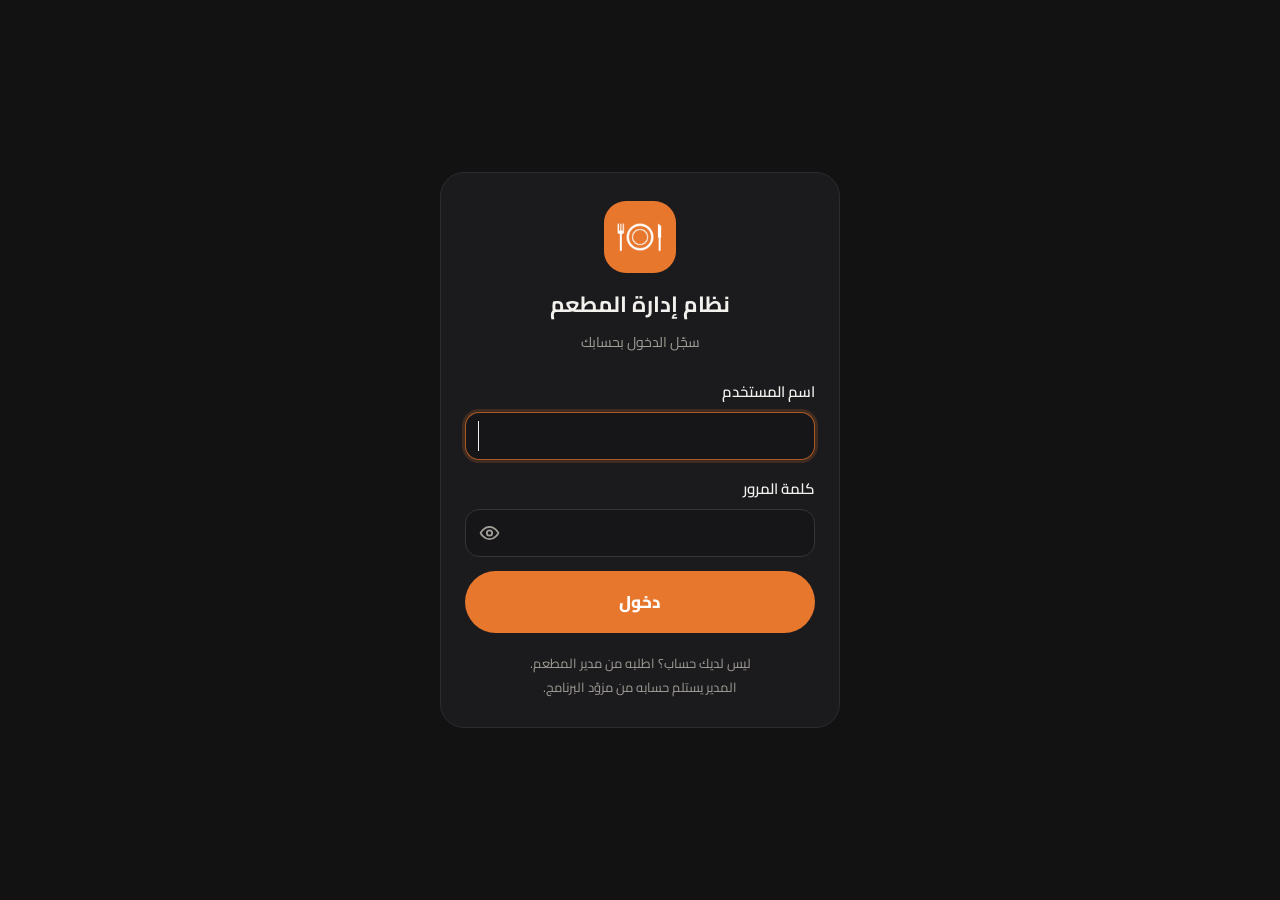
==== commit e18f30b4: "Give the interface its own visual identity - Replace emoji icons across all pages with one consisten" ====
--- a/prototype/admin.html
+++ b/prototype/admin.html
@@ -1,12 +1,12 @@
 <!doctype html>
-<html lang="ar" dir="rtl" data-theme="aurora">
+<html lang="ar" dir="rtl" data-theme="ember">
 <head>
 <meta charset="utf-8">
 <meta name="viewport" content="width=device-width, initial-scale=1">
 <title>إدارة المطعم</title>
 <script>
   // تطبيق المظهر قبل رسم الصفحة حتى لا يومض المظهر الافتراضي
-  try{var p=JSON.parse(localStorage.getItem('rms-prefs')||'{}');document.documentElement.dataset.theme=p.theme||'aurora'}catch(e){}
+  try{var p=JSON.parse(localStorage.getItem('rms-prefs')||'{}'),t=p.theme;if(!p.v2&&(!t||t==='aurora'))t='ember';document.documentElement.dataset.theme=t}catch(e){}
 </script>
 <link rel="preconnect" href="https://fonts.googleapis.com">
 <link href="https://fonts.googleapis.com/css2?family=Cairo:wght@400;600;700;800&display=swap" rel="stylesheet">
@@ -14,7 +14,7 @@
 <link rel="manifest" href="manifest.webmanifest">
 <link rel="icon" href="icons/icon-192.png" type="image/png">
 <link rel="apple-touch-icon" href="icons/apple-touch-icon.png">
-<meta name="theme-color" content="#070912">
+<meta name="theme-color" content="#121212">
 <meta name="mobile-web-app-capable" content="yes">
 <meta name="apple-mobile-web-app-capable" content="yes">
 <meta name="apple-mobile-web-app-title" content="المطعم">
@@ -73,7 +73,8 @@
 .progress i{display:block;height:100%;border-radius:99px}
 
 /* نقطة البيع */
-.pos{display:grid;grid-template-columns:1fr 370px;gap:16px;align-items:start}
+.pos{display:grid;grid-template-columns:minmax(0,1fr) 370px;gap:16px;align-items:start}
+.pos>*{min-width:0}
 .cart{position:sticky;top:20px}
 .lines{max-height:280px;overflow:auto;margin:8px 0}
 .line{display:flex;align-items:center;gap:8px;padding:8px 0;border-bottom:1px dashed var(--line)}
@@ -113,6 +114,36 @@
 .edit-bar{display:flex;gap:8px;align-items:center;flex-wrap:wrap;padding:12px 16px;margin-bottom:16px}
 .edit-bar input{font-weight:700}
 .thumb{width:44px;height:34px;border-radius:8px;object-fit:cover;display:block}
+
+/* ===== تحسينات التصميم: القائمة والرأس والبطاقات ===== */
+.side{padding:14px 10px;overflow:hidden}
+.nav{overflow:auto;min-height:0;scrollbar-width:thin;margin:0 -4px;padding:0 4px 14px;-webkit-mask-image:linear-gradient(to bottom,#000 calc(100% - 26px),transparent);mask-image:linear-gradient(to bottom,#000 calc(100% - 26px),transparent)}
+.nav button,.side-link{padding:6px 8px;font-size:14.5px;position:relative;margin-bottom:2px}
+.nav .ico,.side-link .ico{width:32px;height:32px;border-radius:10px;display:grid;place-items:center;background:var(--surface-2);font-size:16px;flex:none}
+.nav button.active .ico{background:var(--grad);box-shadow:var(--grad-shadow)}
+.nav button.active::before{content:"";position:absolute;inset-inline-start:-3px;top:9px;bottom:9px;width:4px;border-radius:4px;background:var(--grad)}
+.nav .sep{padding:12px 10px 4px;letter-spacing:.3px}
+.me-card{display:flex;align-items:center;gap:10px;min-width:0}
+.me-card .info{min-width:0;flex:1}.me-card .info b{display:block;font-size:14px;white-space:nowrap;overflow:hidden;text-overflow:ellipsis}
+.me-card .info small{color:var(--muted);font-size:12px}
+.me .acts{display:flex;gap:6px;margin-top:10px}.me .acts .btn{flex:1}
+.top{position:sticky;top:0;z-index:30;margin:-20px -24px 18px -12px;padding:14px 24px 14px 12px;
+  background:color-mix(in srgb,var(--bg) 72%,transparent);-webkit-backdrop-filter:blur(18px) saturate(160%);backdrop-filter:blur(18px) saturate(160%);border-bottom:1px solid var(--line)}
+.page-ico{width:44px;height:44px;border-radius:14px;background:var(--grad);display:grid;place-items:center;font-size:22px;box-shadow:var(--shine),var(--grad-shadow);flex:none}
+.kpi-ico{position:absolute;top:14px;inset-inline-end:14px;width:42px;height:42px;border-radius:13px;display:grid;place-items:center;font-size:20px;background:rgba(var(--glow),.16);box-shadow:inset 0 0 0 1px rgba(var(--glow),.25)}
+.kpi:has(.kpi-ico)::after{display:none}
+.kpi:has(.kpi-ico) .label{padding-inline-end:50px;min-height:20px}
+.cart-head{display:flex;align-items:center;justify-content:space-between;margin-bottom:10px}
+.cart-head b{font-size:16px}
+.ticket{--tk:var(--blue);border-top:0;padding:0;overflow:hidden}
+.ticket.warn{--tk:var(--amber)}.ticket.late{--tk:var(--red)}
+.ticket header{padding:10px 12px;margin:0;background:color-mix(in srgb,var(--tk) 15%,transparent);border-bottom:1px solid color-mix(in srgb,var(--tk) 35%,transparent)}
+.ticket .who{padding:0 12px;margin:8px 0 4px}.ticket ul{padding:0 12px}
+.ticket>.btn{margin:0 12px 12px;width:calc(100% - 24px)!important}
+.ticket .timer{background:color-mix(in srgb,var(--tk) 25%,transparent);color:var(--tk);padding:2px 10px;border-radius:99px;font-size:13px}
+.ticket.late header{animation:latePulse 1.6s ease-in-out infinite}
+@keyframes latePulse{50%{background:color-mix(in srgb,var(--tk) 30%,transparent)}}
+@media (prefers-reduced-motion:reduce){.ticket.late header{animation:none}}
 
 /* الحوار العام */
 #dlg{width:min(560px,calc(100vw - 24px))}
@@ -167,9 +198,12 @@
 .perm .sw{margin:auto}
 .logo-pv{width:64px;height:64px;border-radius:16px;background:var(--grad);color:var(--on-grad);display:grid;place-items:center;font-size:32px;overflow:hidden;flex:none}
 
-@media (max-width:1100px){.kpis{grid-template-columns:repeat(2,minmax(0,1fr))}.two{grid-template-columns:1fr}.pos{grid-template-columns:1fr}.cart{position:static}.set-split{grid-template-columns:1fr}}
+@media (max-width:1100px){.kpis{grid-template-columns:repeat(2,minmax(0,1fr))}.two{grid-template-columns:1fr}.pos{grid-template-columns:minmax(0,1fr)}.cart{position:static}.set-split{grid-template-columns:1fr}}
 @media (max-width:860px){
   .app{grid-template-columns:1fr}
+  .top{margin:-16px -16px 14px;padding:10px 16px}
+  #clock{display:none}
+  .page-ico{width:38px;height:38px;font-size:19px}
   .side{position:fixed;margin:0;top:0;height:100vh;inset-inline-start:0;width:270px;border-radius:0;z-index:40;transform:translateX(110%);transition:transform .2s;background:var(--strong);-webkit-backdrop-filter:blur(28px) saturate(180%);backdrop-filter:blur(28px) saturate(180%)}
   .side.open{transform:none}
   .top .menu-btn{display:grid}
@@ -188,18 +222,19 @@
   <aside class="side" id="side">
     <div class="brand"><div class="logo" id="brandLogo">🍽</div><div><b id="brandName"></b><small id="brandBranch"></small></div></div>
     <nav class="nav" id="nav"></nav>
-    <a class="side-link" href="waiter.html" target="_blank"><span class="ico">📱</span>تطبيق الويتر</a>
-    <a class="side-link" href="connect.html" target="_blank"><span class="ico">🔗</span>ربط الموبايلات (QR)</a>
+    <a class="side-link" href="waiter.html" target="_blank"><span class="ico"><i class="ic ic-phone"></i></span>تطبيق الويتر</a>
+    <a class="side-link" href="connect.html" target="_blank"><span class="ico"><i class="ic ic-qr"></i></span>ربط الموبايلات (QR)</a>
     <div class="me" id="me"></div>
   </aside>
   <main class="main">
     <div class="top">
-      <button class="btn icon-btn menu-btn" onclick="$('#side').classList.toggle('open')">☰</button>
+      <button class="btn icon-btn menu-btn" onclick="$('#side').classList.toggle('open')"><i class="ic ic-menu"></i></button>
+      <div class="page-ico" id="pageIco"></div>
       <div><h1 id="pageTitle"></h1><div class="sub" id="pageSub"></div></div>
       <div class="spacer"></div>
       <span class="net"><i></i> متصل</span>
       <span class="muted" id="clock"></span>
-      <button class="btn icon-btn" onclick="quickTheme(event)" title="تبديل بين الفاتح والداكن">🌓</button>
+      <button class="btn icon-btn" onclick="quickTheme(event)" title="تبديل بين الفاتح والداكن"><i class="ic ic-moon"></i></button>
     </div>
     <div id="banner"></div>
     <div id="view"><div class="empty">جاري التحميل…</div></div>
@@ -225,21 +260,21 @@
 
 /* ============ التنقل ============ */
 const PAGES=[
-  {id:'dash',ico:'📊',t:'لوحة التحكم',s:'نظرة سريعة على أداء اليوم'},
-  {id:'pos',ico:'🧾',t:'نقطة البيع',s:'تسجيل طلب جديد'},
-  {id:'kds',ico:'👨‍🍳',t:'شاشة المطبخ',s:'الطلبات الجارية — تصل مباشرة من الكاشير والويتر'},
-  {id:'tables',ico:'🪑',t:'الطاولات',s:'الطوابق والأقسام والحسابات والحجوزات'},
-  {id:'orders',ico:'📋',t:'الطلبات',s:'سجل الطلبات والفواتير'},
+  {id:'dash',ico:'<i class="ic ic-chart"></i>',t:'لوحة التحكم',s:'نظرة سريعة على أداء اليوم'},
+  {id:'pos',ico:'<i class="ic ic-receipt"></i>',t:'نقطة البيع',s:'تسجيل طلب جديد'},
+  {id:'kds',ico:'<i class="ic ic-chef"></i>',t:'شاشة المطبخ',s:'الطلبات الجارية، تصل مباشرة من الكاشير والويتر'},
+  {id:'tables',ico:'<i class="ic ic-table"></i>',t:'الطاولات',s:'الطوابق والأقسام والحسابات والحجوزات'},
+  {id:'orders',ico:'<i class="ic ic-clipboard"></i>',t:'الطلبات',s:'سجل الطلبات والفواتير'},
   {sep:'الإدارة'},
-  {id:'menu',ico:'🍔',t:'المنيو',s:'الأصناف والصور والأسعار والوصفات'},
-  {id:'inv',ico:'📦',t:'المخزون',s:'المواد الخام والاستلام والهدر'},
-  {id:'cust',ico:'⭐',t:'العملاء',s:'الزبائن ونقاط الولاء'},
-  {id:'cash',ico:'💰',t:'الصندوق',s:'الوردية الحالية وإغلاقها (تقرير Z)'},
-  {id:'expenses',ico:'💸',t:'المصاريف',s:'الإيجار والرواتب والكهرباء وغيرها'},
-  {id:'reports',ico:'📈',t:'التقارير',s:'المبيعات والأرباح حسب الفترة'},
-  {id:'staff',ico:'👥',t:'الموظفين',s:'حسابات الموظفين وأدوارهم'},
-  {id:'log',ico:'🕓',t:'سجل العمليات',s:'من فعل ماذا ومتى'},
-  {id:'settings',ico:'⚙️',t:'الإعدادات',s:'إعدادات المطعم وحسابك وهذا الجهاز'},
+  {id:'menu',ico:'<i class="ic ic-utensils"></i>',t:'المنيو',s:'الأصناف والصور والأسعار والوصفات'},
+  {id:'inv',ico:'<i class="ic ic-box"></i>',t:'المخزون',s:'المواد الخام والاستلام والهدر'},
+  {id:'cust',ico:'<i class="ic ic-star"></i>',t:'العملاء',s:'الزبائن ونقاط الولاء'},
+  {id:'cash',ico:'<i class="ic ic-wallet"></i>',t:'الصندوق',s:'الوردية الحالية وإغلاقها (تقرير Z)'},
+  {id:'expenses',ico:'<i class="ic ic-banknote"></i>',t:'المصاريف',s:'الإيجار والرواتب والكهرباء وغيرها'},
+  {id:'reports',ico:'<i class="ic ic-trending"></i>',t:'التقارير',s:'المبيعات والأرباح حسب الفترة'},
+  {id:'staff',ico:'<i class="ic ic-users"></i>',t:'الموظفين',s:'حسابات الموظفين وأدوارهم'},
+  {id:'log',ico:'<i class="ic ic-history"></i>',t:'سجل العمليات',s:'من فعل ماذا ومتى'},
+  {id:'settings',ico:'<i class="ic ic-sliders"></i>',t:'الإعدادات',s:'إعدادات المطعم وحسابك وهذا الجهاز'},
 ];
 function go(p){ui.page=p;$('#side').classList.remove('open');render();scrollTo(0,0)}
 function renderNav(){
@@ -253,11 +288,10 @@
     return h+`<button class="${ui.page===p.id?'active':''}" onclick="go('${p.id}')"><span class="ico">${p.ico}</span>${p.t}${c?`<span class="count">${num(c)}</span>`:''}</button>`}).join('');
   const me=ME();
   $('#me').innerHTML=MODE==='cloud'
-    ?`<div class="row"><b style="font-size:14px">👤 ${esc(me.name)}</b><span class="badge b-blue">${me.role}</span></div>
-      <div class="muted ltr" style="font-size:12px;text-align:end">${esc(me.username||'')}</div>
-      <div class="row" style="margin-top:8px"><button class="btn sm" onclick="ui.set='account';go('settings')">🔑 حسابي</button><button class="btn sm" onclick="if(confirm('تسجيل الخروج؟'))logout()">خروج ⎋</button></div>`
-    :`<div class="row"><span class="muted" style="font-size:12px">المستخدم الحالي</span><span class="badge b-blue">${me.role}</span></div>
-      <select onchange="P.user=isNaN(+this.value)?this.value:+this.value;savePrefs();render()">${S.staff.map(p=>`<option value="${esc(p.id)}" ${p.id===me.id?'selected':''}>${esc(p.name)} — ${p.role}</option>`).join('')}</select>
+    ?`<div class="me-card"><div class="avatar">${esc((me.name||'?').trim()[0])}</div><div class="info"><b>${esc(me.name)}</b><small>${me.role} · <span class="ltr">${esc(me.username||'')}</span></small></div></div>
+      <div class="acts"><button class="btn sm" onclick="ui.set='account';go('settings')"><i class="ic ic-key"></i> حسابي</button><button class="btn sm" onclick="if(confirm('تسجيل الخروج؟'))logout()">خروج <i class="ic ic-logout"></i></button></div>`
+    :`<div class="me-card"><div class="avatar">${esc((me.name||'?').trim()[0])}</div><div class="info"><b>${esc(me.name)}</b><small>${me.role} · المستخدم الحالي</small></div></div>
+      <select onchange="P.user=isNaN(+this.value)?this.value:+this.value;savePrefs();render()">${S.staff.map(p=>`<option value="${esc(p.id)}" ${p.id===me.id?'selected':''}>${esc(p.name)} · ${p.role}</option>`).join('')}</select>
       <div class="muted" style="font-size:11px;margin-top:6px">${MODE==='server'?'خادم المطعم (بدون حسابات)':'وضع التجربة على هذا الجهاز'}</div>`;
 }
 const lowItems=()=>st().lowAlert?S.inventory.filter(i=>i.qty<=i.min):[];
@@ -268,7 +302,7 @@
   let h='';
   if(MODE==='cloud'){
     const exp=new Date(SESSION.user.restaurant?.expires_at), days=Math.ceil((exp-Date.now())/864e5);
-    if(days<=7) h=`<div class="banner">⏳ ينتهي اشتراك المطعم بعد ${num(Math.max(days,0))} ${days===1?'يوم':'أيام'} (${exp.toLocaleDateString('en-GB')}) — تواصل مع مزوّد البرنامج للتجديد.</div>`;
+    if(days<=7) h=`<div class="banner"><i class="ic ic-hourglass"></i> ينتهي اشتراك المطعم بعد ${num(Math.max(days,0))} ${days===1?'يوم':'أيام'} (${exp.toLocaleDateString('en-GB')})، تواصل مع مزوّد البرنامج للتجديد.</div>`;
   }
   $('#banner').innerHTML=h;
 }
@@ -276,11 +310,11 @@
   if(!$('#view')) return;
   if(!canI(ui.page)) ui.page=PAGES.find(p=>p.id&&canI(p.id))?.id||'dash';
   const p=PAGES.find(x=>x.id===ui.page);
-  $('#pageTitle').textContent=p.t; $('#pageSub').textContent=p.s;
+  $('#pageTitle').textContent=p.t; $('#pageSub').textContent=p.s; $('#pageIco').innerHTML=p.ico;
   $('#brandName').textContent=st().name; $('#brandBranch').textContent=st().branch; $('#brandLogo').innerHTML=logoHtml();
-  document.title=st().name+' — '+p.t;
+  document.title=st().name+'، '+p.t;
   renderNav(); renderBanner();
-  $('#view').innerHTML=canI(ui.page)?VIEWS[ui.page]():'<div class="empty card">لا توجد صفحات مسموحة لحسابك — راجع المدير</div>';
+  $('#view').innerHTML=canI(ui.page)?VIEWS[ui.page]():'<div class="empty card">لا توجد صفحات مسموحة لحسابك، راجع المدير</div>';
 }
 // تحديث من جهاز آخر: لا نعيد الرسم أثناء الكتابة في حقل حتى لا يضيع ما يكتبه المستخدم
 let pendingRender=false, seenOrders=new Set();
@@ -301,19 +335,19 @@
 /* ============ أدوات الحوار ============ */
 function openDlg(title,body,foot='',wide=false){
   const d=$('#dlg'); d.className=wide?'wide':'';
-  d.innerHTML=`<div class="dlg-head"><h2>${title}</h2><button class="btn icon-btn" onclick="closeDlg()">✕</button></div>${body}${foot?`<div class="dlg-foot">${foot}</div>`:''}`;
+  d.innerHTML=`<div class="dlg-head"><h2>${title}</h2><button class="btn icon-btn" onclick="closeDlg()"><i class="ic ic-x"></i></button></div>${body}${foot?`<div class="dlg-foot">${foot}</div>`:''}`;
   if(!d.open) d.showModal();
 }
 const closeDlg=()=>$('#dlg').close();
 const val=id=>$('#'+id)?.value?.trim()??'';
-const PAYC={'نقدي':['💵','#16a34a'],'بطاقة':['💳','#2563eb'],'محفظة':['📱','#9333ea'],'آجل':['📒','#d97706']};
+const PAYC={'نقدي':['<i class="ic ic-banknote"></i>','#2f9e6b'],'بطاقة':['<i class="ic ic-card"></i>','#3b6fd8'],'محفظة':['<i class="ic ic-phone"></i>','#1f8a8a'],'آجل':['<i class="ic ic-book"></i>','#b7791f']};
 const payButtons=fn=>Object.keys(st().pays).filter(k=>st().pays[k]).map(k=>`<button style="background-color:${PAYC[k][1]}" onclick="${fn}('${k}')">${PAYC[k][0]} ${k}</button>`).join('');
 function statusBadge(o){
   if(o.status==='void') return '<span class="badge b-red">ملغي</span>';
   const s={new:'<span class="badge b-blue">جديد</span>',preparing:'<span class="badge b-amber">قيد التحضير</span>',ready:'<span class="badge b-green">جاهز</span>',done:'<span class="badge b-gray">مُسلَّم</span>'}[o.status];
   return s+(o.pay?'':' <span class="badge b-amber">غير مدفوع</span>');
 }
-const lineName=l=>l.name||item(l.id)?.name||'—';
+const lineName=l=>l.name||item(l.id)?.name||'';
 
 /* ============ الفترات الزمنية ============ */
 const RANGES=[['today','اليوم'],['yesterday','أمس'],['7d','7 أيام'],['30d','30 يوماً'],['month','هذا الشهر'],['custom','فترة محددة']];
@@ -336,7 +370,7 @@
   const k=from+'|'+to, c=arcCache[k];
   if(!c){arcCache[k]='loading';
     rpc('rms_orders_range',{p_token:TOKEN(),p_from:new Date(from).toISOString(),p_to:new Date(to).toISOString()})
-      .then(a=>{arcCache[k]=a;render()}).catch(e=>{arcCache[k]=[];toast('⚠ '+errText(e))});
+      .then(a=>{arcCache[k]=a;render()}).catch(e=>{arcCache[k]=[];toast('<i class="ic ic-alert"></i> '+errText(e))});
     return null}
   if(c==='loading') return null;
   const seen=new Set(live.map(o=>o.uid));
@@ -359,25 +393,25 @@
   const low=lowItems(), live=S.orders.filter(o=>o.status!=='done'&&o.status!=='void'), due=dueTables();
   return `
   <div class="grid kpis">
-    <div class="card kpi"><div class="label">مبيعات اليوم</div><div class="val">${see?fmt(sales):'•••'}</div>
+    <div class="card kpi"><div class="kpi-ico"><i class="ic ic-wallet"></i></div><div class="label">مبيعات اليوم</div><div class="val">${see?fmt(sales):'•••'}</div>
       <div class="hint ${diff<0?'down':''}">${!see?'مخفي حسب الصلاحيات':diff==null?'لا توجد مبيعات أمس للمقارنة':`${diff<0?'▼':'▲'} ${num(Math.abs(diff))}% عن أمس بنفس الوقت`}</div></div>
-    <div class="card kpi"><div class="label">عدد الطلبات</div><div class="val">${num(today.length)}</div><div class="hint">${num(live.length)} قيد التنفيذ</div></div>
-    <div class="card kpi"><div class="label">متوسط الفاتورة</div><div class="val">${see?fmt(today.length?sales/today.length:0):'•••'}</div><div class="hint" style="color:var(--muted)">لكل طلب</div></div>
-    <div class="card kpi"><div class="label">الطاولات المشغولة</div><div class="val ltr">${num(busy)} / ${num(S.tables.length)}</div><div class="hint" style="color:${due.length?'var(--amber)':'var(--muted)'}">${due.length?num(due.length)+' بانتظار الحساب':num(S.tables.length?busy/S.tables.length*100:0)+'% إشغال'}</div></div>
+    <div class="card kpi"><div class="kpi-ico"><i class="ic ic-receipt"></i></div><div class="label">عدد الطلبات</div><div class="val">${num(today.length)}</div><div class="hint">${num(live.length)} قيد التنفيذ</div></div>
+    <div class="card kpi"><div class="kpi-ico"><i class="ic ic-chart"></i></div><div class="label">متوسط الفاتورة</div><div class="val">${see?fmt(today.length?sales/today.length:0):'•••'}</div><div class="hint" style="color:var(--muted)">لكل طلب</div></div>
+    <div class="card kpi"><div class="kpi-ico"><i class="ic ic-table"></i></div><div class="label">الطاولات المشغولة</div><div class="val ltr">${num(busy)} / ${num(S.tables.length)}</div><div class="hint" style="color:${due.length?'var(--amber)':'var(--muted)'}">${due.length?num(due.length)+' بانتظار الحساب':num(S.tables.length?busy/S.tables.length*100:0)+'% إشغال'}</div></div>
   </div>
   <div class="grid two" style="margin-top:16px">
-    <div class="card"><h3>${see?'المبيعات حسب الساعة':'الطلبات حسب الساعة'}</h3>
+    <div class="card"><h3><i class="ic ic-trending"></i> ${see?'المبيعات حسب الساعة':'الطلبات حسب الساعة'}</h3>
       <div class="bars">${Object.entries(hours).map(([h,v])=>`<div class="bar" title="${see?fmt(v):num(v)}"><i style="height:${v/maxH*100}%"></i><span>${h}</span></div>`).join('')}</div></div>
-    <div class="card"><h3>الأكثر مبيعاً اليوم</h3>
+    <div class="card"><h3><i class="ic ic-award"></i> الأكثر مبيعاً اليوم</h3>
       ${top.map(t=>`<div class="hbar"><span class="name">${esc(t.name)}</span><div class="track"><div class="fill" style="width:${t.qty/maxT*100}%"></div></div><span class="num">${num(t.qty)}</span></div>`).join('')||'<div class="empty">لا مبيعات بعد</div>'}</div>
   </div>
   <div class="grid two" style="margin-top:16px">
-    <div class="card"><div class="row" style="justify-content:space-between"><h3>طلبات جارية</h3>${canI('kds')?`<button class="btn sm" onclick="go('kds')">شاشة المطبخ ←</button>`:''}</div>
+    <div class="card"><div class="row" style="justify-content:space-between"><h3><i class="ic ic-clock"></i> طلبات جارية</h3>${canI('kds')?`<button class="btn sm" onclick="go('kds')">شاشة المطبخ ←</button>`:''}</div>
       <div class="table-wrap"><table><tr><th>#</th><th>النوع</th><th>بواسطة</th><th>المدة</th><th>الحالة</th></tr>
-      ${live.map(o=>`<tr><td>${o.id}</td><td>${o.type}${o.table?' · '+esc(tableName(o.table)):''}</td><td class="muted">${esc(o.by||'—')}</td><td>${num(mins(o.createdAt))} د</td><td>${statusBadge(o)}</td></tr>`).join('')||'<tr><td colspan="5" class="empty">لا توجد طلبات جارية</td></tr>'}</table></div></div>
-    <div class="card"><h3>⚠️ تنبيهات المخزون</h3>
+      ${live.map(o=>`<tr><td>${o.id}</td><td>${o.type}${o.table?' · '+esc(tableName(o.table)):''}</td><td class="muted">${esc(o.by||'')}</td><td>${num(mins(o.createdAt))} د</td><td>${statusBadge(o)}</td></tr>`).join('')||'<tr><td colspan="5" class="empty">لا توجد طلبات جارية</td></tr>'}</table></div></div>
+    <div class="card"><h3><i class="ic ic-alert"></i> تنبيهات المخزون</h3>
       ${!st().lowAlert?'<div class="empty">التنبيهات متوقفة من الإعدادات</div>':
-        low.map(i=>`<div class="row" style="justify-content:space-between;padding:6px 0"><span>${esc(i.name)}</span><span class="badge b-red">${dec(i.qty)} ${esc(i.unit)}</span></div>`).join('')||'<div class="empty">المخزون سليم ✓</div>'}
+        low.map(i=>`<div class="row" style="justify-content:space-between;padding:6px 0"><span>${esc(i.name)}</span><span class="badge b-red">${dec(i.qty)} ${esc(i.unit)}</span></div>`).join('')||'<div class="empty">المخزون سليم</div>'}
       ${low.length&&canI('inv')?`<button class="btn sm" style="margin-top:8px" onclick="go('inv')">إدارة المخزون</button>`:''}</div>
   </div>`;
 },
@@ -387,22 +421,23 @@
   const zones=st().zones, c=cartCalc();
   return `<div class="pos">
    <div>
-     <div class="toolbar"><input type="search" class="search" placeholder="🔍 بحث عن صنف…" value="${esc(ui.q)}" oninput="ui.q=this.value;$('#posItems').innerHTML=posItems()"></div>
+     <div class="toolbar"><input type="search" class="search" placeholder="بحث عن صنف…" value="${esc(ui.q)}" oninput="ui.q=this.value;$('#posItems').innerHTML=posItems()"></div>
      <div class="pills">${['الكل',...S.categories].map(x=>`<button class="${ui.cat===x?'active':''}" onclick="ui.cat=this.dataset.c;render()" data-c="${esc(x)}">${esc(x)}</button>`).join('')}</div>
      <div class="items" id="posItems">${posItems()}</div>
    </div>
    <div class="card cart">
+     <div class="cart-head"><b><i class="ic ic-receipt"></i> الطلب الحالي</b>${ui.cart.length?`<span class="badge b-blue">${num(ui.cart.reduce((s,l)=>s+l.qty,0))} صنف</span>`:''}</div>
      <div class="seg">${types.map(t=>`<button class="${ui.type===t?'active':''}" onclick="ui.type='${t}';render()">${t}</button>`).join('')}</div>
      ${ui.type==='صالة'?`<select style="width:100%" onchange="ui.table=this.value">${tableOptions(ui.table)}</select>`:''}
      ${ui.type!=='صالة'?`<div class="cust-fields">
-        <input type="tel" class="ltr" placeholder="📞 هاتف الزبون${ui.type==='توصيل'?'':' (اختياري)'}" list="custList" value="${esc(ui.cust.phone)}" onchange="pickCustomer(this.value)">
+        <input type="tel" class="ltr" placeholder="هاتف الزبون${ui.type==='توصيل'?'':' (اختياري)'}" list="custList" value="${esc(ui.cust.phone)}" onchange="pickCustomer(this.value)">
         <datalist id="custList">${S.customers.map(c=>`<option value="${esc(c.phone)}">${esc(c.name)}</option>`).join('')}</datalist>
         <input type="text" placeholder="اسم الزبون" value="${esc(ui.cust.name)}" onchange="ui.cust.name=this.value">
-        ${ui.type==='توصيل'?`<input type="text" placeholder="📍 العنوان" value="${esc(ui.cust.address)}" onchange="ui.cust.address=this.value">
+        ${ui.type==='توصيل'?`<input type="text" placeholder="العنوان" value="${esc(ui.cust.address)}" onchange="ui.cust.address=this.value">
         <select onchange="ui.zone=+this.value;render()">${zones.map((z,i)=>`<option value="${i}" ${ui.zone===i?'selected':''}>${esc(z.name)} (${num(z.fee)})</option>`).join('')}</select>`:''}</div>`:''}
-     <div class="lines">${ui.cart.map((l,i)=>`<div class="line"><div class="info"><b>${esc(lineName(l))}</b><span class="muted" style="font-size:13px">${fmt(l.price*l.qty)}</span>${l.note?`<div class="note">⚠ ${esc(l.note)}</div>`:''}</div>
-       <button class="nbtn" title="ملاحظة للمطبخ" onclick="lineNote(${i})">📝</button>
-       <div class="qty"><button onclick="qty(${i},-1)">−</button><span>${num(l.qty)}</span><button onclick="qty(${i},1)">+</button></div></div>`).join('')||'<div class="empty">اضغط على صنف لإضافته 👈</div>'}</div>
+     <div class="lines">${ui.cart.map((l,i)=>`<div class="line"><div class="info"><b>${esc(lineName(l))}</b><span class="muted" style="font-size:13px">${fmt(l.price*l.qty)}</span>${l.note?`<div class="note"><i class="ic ic-alert"></i> ${esc(l.note)}</div>`:''}</div>
+       <button class="nbtn" title="ملاحظة للمطبخ" onclick="lineNote(${i})"><i class="ic ic-note"></i></button>
+       <div class="qty"><button onclick="qty(${i},-1)">−</button><span>${num(l.qty)}</span><button onclick="qty(${i},1)">+</button></div></div>`).join('')||'<div class="empty">اضغط على صنف لإضافته</div>'}</div>
      ${canI('discount')?`<div class="row" style="margin-bottom:6px"><span class="muted">خصم %</span><input type="number" min="0" max="${st().maxDiscount}" value="${ui.discount}" style="width:80px" class="ltr" onchange="setDiscount(this.value)"><span class="muted" style="font-size:12px">الحد ${num(st().maxDiscount)}%</span></div>`:''}
      <div class="sum"><span>المجموع</span><span>${fmt(c.s)}</span></div>
      ${c.d?`<div class="sum" style="color:var(--green)"><span>الخصم</span><span>− ${fmt(c.d)}</span></div>`:''}
@@ -410,7 +445,7 @@
      ${c.tx?`<div class="sum"><span>ضريبة ${num(st().tax)}%</span><span>${fmt(c.tx)}</span></div>`:''}
      ${c.fee?`<div class="sum"><span>أجور التوصيل</span><span>${fmt(c.fee)}</span></div>`:''}
      <div class="sum total"><span>الإجمالي</span><span>${fmt(ui.cart.length?c.t:0)}</span></div>
-     ${ui.type==='صالة'?`<button class="btn primary lg block" style="margin-top:12px" onclick="checkout(null)">📤 إرسال للمطبخ — الدفع لاحقاً</button>
+     ${ui.type==='صالة'?`<button class="btn primary lg block" style="margin-top:12px" onclick="checkout(null)"><i class="ic ic-send"></i> إرسال للمطبخ، الدفع لاحقاً</button>
        <div class="muted" style="font-size:12px;text-align:center;margin-top:8px">أو ادفع الآن:</div>`:''}
      <div class="pay">${payButtons('checkout')}</div>
      ${ui.cart.length?`<button class="btn ghost sm" style="width:100%;margin-top:8px" onclick="clearCart()">إلغاء الطلب</button>`:''}
@@ -418,17 +453,17 @@
 },
 
 kds(){
-  const cols=[['new','🆕 جديد','b-blue'],['preparing','🔥 قيد التحضير','b-amber'],['ready','✅ جاهز للتسليم','b-green']];
+  const cols=[['new','<i class="ic ic-inbox"></i> جديد','b-blue'],['preparing','<i class="ic ic-flame"></i> قيد التحضير','b-amber'],['ready','<i class="ic ic-checkc"></i> جاهز للتسليم','b-green']];
   const next={new:['ابدأ التحضير','preparing'],preparing:['جاهز','ready'],ready:['تم التسليم','done']};
   return `<div class="card" style="margin-bottom:16px;padding:10px 16px"><div class="row" style="justify-content:space-between">
-    <span class="muted" style="font-size:13px">🖨️ طباعة تلقائية لتذكرة كل طلب جديد على <b>هذا الجهاز</b></span>
+    <span class="muted" style="font-size:13px"><i class="ic ic-print"></i> طباعة تلقائية لتذكرة كل طلب جديد على <b>هذا الجهاز</b></span>
     <button class="sw ${P.kdsPrint?'on':''}" onclick="P.kdsPrint=!P.kdsPrint;savePrefs();render()"></button></div></div>
   <div class="kds">${cols.map(([s,label,b])=>{const list=S.orders.filter(o=>o.status===s).sort((x,y)=>x.createdAt-y.createdAt);
    return `<div class="col"><h3>${label} <span class="badge ${b}">${num(list.length)}</span></h3>
    ${list.map(o=>{const m=mins(o.createdAt);return `<div class="ticket ${m>=st().lateMin?'late':m>=st().warnMin?'warn':''}">
-     <header><b>#${o.id} · ${o.type}</b><span class="row"><button class="nbtn" title="طباعة" onclick="printTicket(orderByUid('${o.uid}'))">🖨️</button><span class="timer" data-t="${o.createdAt}">${num(m)} د</span></span></header>
-     <div class="who">${o.table?'🪑 '+esc(tableName(o.table))+' · ':''}👤 ${esc(o.by||'—')}</div>
-     <ul>${o.items.map(l=>`<li>${num(l.qty)} × ${esc(lineName(l))}${l.note?`<small>⚠ ${esc(l.note)}</small>`:''}</li>`).join('')}</ul>
+     <header><b>#${o.id} · ${o.type}</b><span class="row"><button class="nbtn" title="طباعة" onclick="printTicket(orderByUid('${o.uid}'))"><i class="ic ic-print"></i></button><span class="timer" data-t="${o.createdAt}">${num(m)} د</span></span></header>
+     <div class="who">${o.table?'<i class="ic ic-table"></i> '+esc(tableName(o.table))+' · ':''}<i class="ic ic-user"></i> ${esc(o.by||'')}</div>
+     <ul>${o.items.map(l=>`<li>${num(l.qty)} × ${esc(lineName(l))}${l.note?`<small><i class="ic ic-alert"></i> ${esc(l.note)}</small>`:''}</li>`).join('')}</ul>
      <button class="btn ${s==='ready'?'':'primary'}" style="width:100%" onclick="advance('${o.uid}','${next[s][1]}')">${next[s][0]}</button></div>`}).join('')||'<div class="empty card">لا يوجد</div>'}</div>`}).join('')}</div>`;
 },
 
@@ -439,13 +474,13 @@
   const floorCount=fl=>S.tables.filter(t=>fl.sections.some(s=>s.id===t.section));
   return `
   <div class="row" style="justify-content:space-between;align-items:flex-start">
-    <div class="pills" style="flex:1">${S.floors.map(x=>{const ts=floorCount(x);return `<button class="${x.id===ui.floor?'active':''}" onclick="ui.floor='${x.id}';render()">🏢 ${esc(x.name)} <span class="muted ltr">(${num(ts.filter(t=>t.status==='free').length)}/${num(ts.length)})</span></button>`}).join('')}
-      ${edit?`<button class="add" onclick="addFloor()">＋ طابق جديد</button>`:''}</div>
-    <div class="row"><button class="btn" onclick="openReservation()">📅 حجز جديد</button>
-    ${canI('tablesEdit')?`<button class="btn ${edit?'primary':''}" onclick="ui.editT=!ui.editT;render()">${edit?'✓ إنهاء التعديل':'✏️ تعديل المخطط'}</button>`:''}</div>
+    <div class="pills" style="flex:1">${S.floors.map(x=>{const ts=floorCount(x);return `<button class="${x.id===ui.floor?'active':''}" onclick="ui.floor='${x.id}';render()"><i class="ic ic-building"></i> ${esc(x.name)} <span class="muted ltr">(${num(ts.filter(t=>t.status==='free').length)}/${num(ts.length)})</span></button>`}).join('')}
+      ${edit?`<button class="add" onclick="addFloor()"><i class="ic ic-plus"></i> طابق جديد</button>`:''}</div>
+    <div class="row"><button class="btn" onclick="openReservation()"><i class="ic ic-calendar"></i> حجز جديد</button>
+    ${canI('tablesEdit')?`<button class="btn ${edit?'primary':''}" onclick="ui.editT=!ui.editT;render()">${edit?'<i class="ic ic-check"></i> إنهاء التعديل':'<i class="ic ic-edit"></i> تعديل المخطط'}</button>`:''}</div>
   </div>
   ${edit&&f?`<div class="card edit-bar"><span class="muted">اسم الطابق</span><input type="text" value="${esc(f.name)}" onchange="renameFloor('${f.id}',this.value)">
-     <button class="btn sm" onclick="addSection('${f.id}')">＋ قسم جديد</button>
+     <button class="btn sm" onclick="addSection('${f.id}')"><i class="ic ic-plus"></i> قسم جديد</button>
      <span class="spacer" style="flex:1"></span><button class="btn sm danger" onclick="delFloor('${f.id}')">حذف الطابق</button></div>`:
    `<div class="card" style="margin-bottom:16px;padding:12px 16px"><div class="legend">
     <span><i style="background:var(--green)"></i>فارغة</span><span><i style="background:var(--primary)"></i>مشغولة</span>
@@ -456,17 +491,17 @@
       `<h3>${esc(s.name)}</h3><span class="badge b-green">${num(ts.filter(t=>t.status==='free').length)} فارغة</span><span class="muted ltr" style="font-size:13px">${num(ts.length)} طاولة</span>`}</div>
     <div class="floor">${ts.map(t=>{const o=openOrders(t.id), due=o.reduce((a,x)=>a+sub(x),0), since=o.length?Math.min(...o.map(x=>x.createdAt)):0;
       return edit?`<div class="tbl t-${t.status}"><button class="del" title="حذف" onclick="delTable(${t.id})">×</button><span class="muted" style="font-size:12px">طاولة</span><b>${t.id}</b>
-         <label class="muted" style="font-size:12px">👤 <select onchange="setSeats(${t.id},this.value)">${[2,4,6,8,10,12].map(n=>`<option ${t.seats===n?'selected':''}>${n}</option>`).join('')}</select></label></div>`
+         <label class="muted" style="font-size:12px"><i class="ic ic-user"></i> <select onchange="setSeats(${t.id},this.value)">${[2,4,6,8,10,12].map(n=>`<option ${t.seats===n?'selected':''}>${n}</option>`).join('')}</select></label></div>`
       :`<div class="tbl t-${t.status}"><span class="muted" style="font-size:12px">طاولة</span><b>${t.id}</b>
-       <div class="st">${lbl[t.status]}</div><div class="muted" style="font-size:12px;margin:2px 0">👤 ${num(t.seats)}${o.length?' · '+num(o.length)+' طلب · '+num(mins(since))+' د':''}</div>
+       <div class="st">${lbl[t.status]}</div><div class="muted" style="font-size:12px;margin:2px 0"><i class="ic ic-user"></i> ${num(t.seats)}${o.length?' · '+num(o.length)+' طلب · '+num(mins(since))+' د':''}</div>
        ${due?`<div class="due">${fmt(due)}</div>`:''}
        <div class="acts" style="margin-top:8px">${t.status==='free'?(canI('pos')?`<button class="btn sm" onclick="openTable(${t.id})">فتح طاولة</button>`:''):
          t.status==='res'?`<button class="btn sm" onclick="setTable(${t.id},'busy')">وصل الزبون</button><button class="btn sm ghost" onclick="setTable(${t.id},'free')">إلغاء</button>`:
-         `${o.length?`<button class="btn sm primary" onclick="openBill(${t.id})">🧾 الحساب</button>`:`<button class="btn sm" onclick="setTable(${t.id},'free')">تحرير</button>`}
-          ${canI('pos')?`<button class="btn sm" title="إضافة طلب" onclick="openTable(${t.id})">＋</button>`:''}
-          <button class="btn sm" title="نقل لطاولة أخرى" onclick="openMove(${t.id})">⇄</button>`}</div></div>`}).join('')}
-      ${edit?`<button class="tbl add" onclick="addTable('${s.id}')"><span><b style="font-size:28px">＋</b><br>طاولة</span></button>`:''}
-      ${!ts.length&&!edit?'<div class="empty">لا توجد طاولات — اضغط «تعديل المخطط» لإضافتها</div>':''}</div></div>`}).join('')
+         `${o.length?`<button class="btn sm primary" onclick="openBill(${t.id})"><i class="ic ic-receipt"></i> الحساب</button>`:`<button class="btn sm" onclick="setTable(${t.id},'free')">تحرير</button>`}
+          ${canI('pos')?`<button class="btn sm" title="إضافة طلب" onclick="openTable(${t.id})"><i class="ic ic-plus"></i></button>`:''}
+          <button class="btn sm" title="نقل لطاولة أخرى" onclick="openMove(${t.id})"><i class="ic ic-swap"></i></button>`}</div></div>`}).join('')}
+      ${edit?`<button class="tbl add" onclick="addTable('${s.id}')"><span><b style="font-size:28px"><i class="ic ic-plus"></i></b><br>طاولة</span></button>`:''}
+      ${!ts.length&&!edit?'<div class="empty">لا توجد طاولات، اضغط «تعديل المخطط» لإضافتها</div>':''}</div></div>`}).join('')
     :'<div class="empty card">لا توجد طوابق</div>'}
   ${reservationsCard()}`;
 },
@@ -475,7 +510,7 @@
   const list=ordersIn(rangeOf(ui.range));
   const head=`<div class="toolbar">${rangeBar()}<span class="spacer"></span>
     <select onchange="ui.ostatus=this.value;render()">${[['all','كل الحالات'],['open','قيد التنفيذ'],['unpaid','غير مدفوعة'],['done','مكتملة'],['void','ملغية']].map(([k,t])=>`<option value="${k}" ${ui.ostatus===k?'selected':''}>${t}</option>`).join('')}</select>
-    <input type="search" placeholder="🔍 رقم الطلب أو الزبون" value="${esc(ui.oq)}" onchange="ui.oq=this.value;render()" style="width:180px"></div>`;
+    <input type="search" placeholder="رقم الطلب أو الزبون" value="${esc(ui.oq)}" onchange="ui.oq=this.value;render()" style="width:180px"></div>`;
   if(!list) return head+LOADING;
   const f={all:()=>true,open:o=>o.status!=='done'&&o.status!=='void',unpaid:o=>!o.pay&&o.status!=='void',done:o=>o.status==='done'&&o.pay,void:o=>o.status==='void'}[ui.ostatus];
   const q=ui.oq.trim();
@@ -483,39 +518,39 @@
   const tot=rows.filter(o=>o.status!=='void').reduce((s,o)=>s+total(o),0);
   return head+`<div class="card table-wrap"><table><tr><th>#</th><th>الوقت</th><th>النوع</th><th>بواسطة</th><th>الأصناف</th><th>الدفع</th><th>الإجمالي</th><th>الحالة</th><th></th></tr>
   ${rows.slice(0,500).map(o=>`<tr style="${o.status==='void'?'opacity:.55':''}"><td><b>${o.id}</b></td><td>${ui.range==='today'?'':dateStr(o.createdAt)+' '}${timeStr(o.createdAt)}</td>
-   <td>${o.type}${o.table?' · ط'+o.table:''}${o.customer?.name?'<div class="muted" style="font-size:12px">'+esc(o.customer.name)+'</div>':''}</td><td class="muted">${esc(o.by||'—')}</td>
-   <td class="muted">${o.items.map(l=>esc(lineName(l))+' ×'+num(l.qty)).join('، ')}${o.voidReason?`<div style="color:var(--red);font-size:12px">سبب الإلغاء: ${esc(o.voidReason)} — ${esc(o.voidBy||'')}</div>`:''}</td>
-   <td>${o.pay||'—'}</td><td><b>${fmt(total(o))}</b></td><td>${statusBadge(o)}</td>
-   <td style="white-space:nowrap"><button class="nbtn" title="طباعة الفاتورة" onclick="printReceipt(findOrder('${o.uid}'))">🖨️</button>
-     ${!o.pay&&o.status!=='void'&&o.table&&S.orders.includes(o)?`<button class="nbtn" title="الحساب" onclick="openBill(${o.table})">🧾</button>`:''}
-     ${o.status!=='void'&&canI('void')&&S.orders.includes(o)?`<button class="nbtn" title="إلغاء الطلب" onclick="voidOrder('${o.uid}')">✕</button>`:''}</td></tr>`).join('')||'<tr><td colspan="9" class="empty">لا توجد طلبات</td></tr>'}</table>
+   <td>${o.type}${o.table?' · ط'+o.table:''}${o.customer?.name?'<div class="muted" style="font-size:12px">'+esc(o.customer.name)+'</div>':''}</td><td class="muted">${esc(o.by||'')}</td>
+   <td class="muted">${o.items.map(l=>esc(lineName(l))+' ×'+num(l.qty)).join('، ')}${o.voidReason?`<div style="color:var(--red);font-size:12px">سبب الإلغاء: ${esc(o.voidReason)}، ${esc(o.voidBy||'')}</div>`:''}</td>
+   <td>${o.pay||''}</td><td><b>${fmt(total(o))}</b></td><td>${statusBadge(o)}</td>
+   <td style="white-space:nowrap"><button class="nbtn" title="طباعة الفاتورة" onclick="printReceipt(findOrder('${o.uid}'))"><i class="ic ic-print"></i></button>
+     ${!o.pay&&o.status!=='void'&&o.table&&S.orders.includes(o)?`<button class="nbtn" title="الحساب" onclick="openBill(${o.table})"><i class="ic ic-receipt"></i></button>`:''}
+     ${o.status!=='void'&&canI('void')&&S.orders.includes(o)?`<button class="nbtn" title="إلغاء الطلب" onclick="voidOrder('${o.uid}')"><i class="ic ic-x"></i></button>`:''}</td></tr>`).join('')||'<tr><td colspan="9" class="empty">لا توجد طلبات</td></tr>'}</table>
   <p class="muted" style="font-size:13px;margin:12px 0 0">${num(rows.length)} طلب · المجموع ${canI('sales')?fmt(tot):'•••'}${rows.length>500?' · يُعرض أحدث 500':''}</p></div>`;
 },
 
 menu(){
   const cost=canI('cost'), edit=canI('addItem'), price=canI('editPrice');
   const list=S.menu.filter(m=>(ui.cat==='الكل'||m.cat===ui.cat)&&(!ui.q||m.name.includes(ui.q)));
-  return `<div class="toolbar">${edit?`<button class="btn primary" onclick="openDish(null)">＋ صنف جديد</button>`:''}
-    <input type="search" class="search" placeholder="🔍 بحث…" value="${esc(ui.q)}" onchange="ui.q=this.value;render()">
-    <span class="spacer"></span>${edit?`<button class="btn ${ui.editCats?'primary':''}" onclick="ui.editCats=!ui.editCats;render()">${ui.editCats?'✓ تم':'🗂️ إدارة التصنيفات'}</button>`:''}</div>
+  return `<div class="toolbar">${edit?`<button class="btn primary" onclick="openDish(null)"><i class="ic ic-plus"></i> صنف جديد</button>`:''}
+    <input type="search" class="search" placeholder="بحث…" value="${esc(ui.q)}" onchange="ui.q=this.value;render()">
+    <span class="spacer"></span>${edit?`<button class="btn ${ui.editCats?'primary':''}" onclick="ui.editCats=!ui.editCats;render()">${ui.editCats?'<i class="ic ic-check"></i> تم':'<i class="ic ic-folder"></i> إدارة التصنيفات'}</button>`:''}</div>
   <div class="pills">${['الكل',...S.categories].map(x=>{const n=x==='الكل'?S.menu.length:S.menu.filter(m=>m.cat===x).length;
-    return ui.editCats&&x!=='الكل'?`<button onclick="editCategory(this.dataset.c)" data-c="${esc(x)}">✏️ ${esc(x)} <span class="muted">(${n})</span></button>`
+    return ui.editCats&&x!=='الكل'?`<button onclick="editCategory(this.dataset.c)" data-c="${esc(x)}"><i class="ic ic-edit"></i> ${esc(x)} <span class="muted">(${n})</span></button>`
     :`<button class="${ui.cat===x?'active':''}" onclick="ui.cat=this.dataset.c;render()" data-c="${esc(x)}">${esc(x)} <span class="muted">(${num(n)})</span></button>`}).join('')}
-    ${ui.editCats?`<button class="add" onclick="addCategory()">＋ تصنيف</button>`:''}</div>
+    ${ui.editCats?`<button class="add" onclick="addCategory()"><i class="ic ic-plus"></i> تصنيف</button>`:''}</div>
   <div class="card table-wrap"><table><tr><th></th><th>الصنف</th><th>التصنيف</th><th>السعر</th>${cost?'<th>التكلفة</th><th>نسبة التكلفة</th>':''}<th>متوفر</th>${edit?'<th></th>':''}</tr>
   ${list.map(m=>{const c=costOf(m),pct=c/m.price*100,src=imgSrc(m.img);return `<tr><td>${src?`<img class="thumb" src="${src}" alt="">`:`<span style="font-size:24px">${esc(m.emo)}</span>`}</td>
    <td><b>${esc(m.name)}</b>${m.desc?`<div class="muted" style="font-size:12px">${esc(m.desc)}</div>`:''}${!st().sellOutOfStock&&!canMake(m)?' <span class="badge b-red">المواد ناقصة</span>':''}</td><td><span class="badge b-gray">${esc(m.cat)}</span></td>
    <td>${price?`<input type="number" value="${m.price}" style="width:110px" class="ltr" onchange="setPrice(${m.id},this.value)">`:fmt(m.price)}</td>
-   ${cost?`<td class="muted">${c?fmt(c):'—'}</td><td>${c?`<span class="badge ${pct>35?'b-red':pct>28?'b-amber':'b-green'}">${num(pct)}%</span>`:'<span class="muted">لا توجد وصفة</span>'}</td>`:''}
+   ${cost?`<td class="muted">${c?fmt(c):''}</td><td>${c?`<span class="badge ${pct>35?'b-red':pct>28?'b-amber':'b-green'}">${num(pct)}%</span>`:'<span class="muted">لا توجد وصفة</span>'}</td>`:''}
    <td><button class="sw ${m.on?'on':''}" ${edit?`onclick="item(${m.id}).on=!item(${m.id}).on;save();render()"`:'disabled'}></button></td>
-   ${edit?`<td><button class="btn sm" onclick="openDish(${m.id})">تعديل</button></td>`:''}</tr>`}).join('')||`<tr><td colspan="8" class="empty">لا توجد أصناف${edit?' — اضغط «＋ صنف جديد»':''}</td></tr>`}</table>
-  ${cost?'<p class="muted" style="font-size:13px;margin:12px 0 0">💡 نسبة التكلفة المثالية للمطاعم بين 25% و 35%. التكلفة تُحسب تلقائياً من وصفة الصنف وأسعار المواد في المخزون.</p>':''}</div>`;
+   ${edit?`<td><button class="btn sm" onclick="openDish(${m.id})">تعديل</button></td>`:''}</tr>`}).join('')||`<tr><td colspan="8" class="empty">لا توجد أصناف${edit?'، اضغط «<i class="ic ic-plus"></i> صنف جديد»':''}</td></tr>`}</table>
+  ${cost?'<p class="muted" style="font-size:13px;margin:12px 0 0"><i class="ic ic-info"></i> نسبة التكلفة المثالية للمطاعم بين 25% و 35%. التكلفة تُحسب تلقائياً من وصفة الصنف وأسعار المواد في المخزون.</p>':''}</div>`;
 },
 
 inv(){
   const cost=canI('cost'), inn=canI('stockIn'), ed=canI('invEdit');
   const waste=S.waste.slice(0,15);
-  return `<div class="toolbar">${ed?`<button class="btn primary" onclick="openMaterial(null)">＋ مادة جديدة</button>`:''}<span class="spacer"></span>
+  return `<div class="toolbar">${ed?`<button class="btn primary" onclick="openMaterial(null)"><i class="ic ic-plus"></i> مادة جديدة</button>`:''}<span class="spacer"></span>
     ${cost?`<span class="muted">قيمة المخزون: <b>${fmt(S.inventory.reduce((s,i)=>s+i.qty*i.cost,0))}</b></span>`:''}</div>
   <div class="card table-wrap"><table><tr><th>المادة</th><th>الكمية</th><th>المستوى</th><th>الحد الأدنى</th>${cost?'<th>سعر الوحدة</th><th>القيمة</th>':''}<th>الحالة</th><th></th></tr>
   ${S.inventory.map(i=>{const lvl=Math.min(100,i.qty/((i.min||1)*2.5)*100),low=i.qty<=i.min,warn=i.qty<=i.min*1.5;
@@ -523,30 +558,30 @@
    <td><div class="progress"><i style="width:${lvl}%;background:${low?'var(--red)':warn?'var(--amber)':'var(--green)'}"></i></div></td>
    <td class="muted">${dec(i.min)} ${esc(i.unit)}</td>${cost?`<td>${fmt(i.cost)}</td><td>${fmt(i.qty*i.cost)}</td>`:''}
    <td>${low?'<span class="badge b-red">ناقص</span>':warn?'<span class="badge b-amber">قارب النفاد</span>':'<span class="badge b-green">جيد</span>'}</td>
-   <td style="white-space:nowrap">${inn?`<button class="btn sm" onclick="openStock('${i.id}','in')">＋ استلام</button> <button class="btn sm" onclick="openStock('${i.id}','waste')">− هدر</button>`:''}
-     ${ed?` <button class="nbtn" title="تعديل" onclick="openMaterial('${i.id}')">✏️</button>`:''}</td></tr>`}).join('')||`<tr><td colspan="8" class="empty">لا توجد مواد${ed?' — أضف المواد الخام ثم اربطها بوصفات الأصناف':''}</td></tr>`}</table>
-  <p class="muted" style="font-size:13px;margin:12px 0 0">💡 ${st().autoDeduct?'يتم خصم المواد تلقائياً عند كل بيع حسب وصفة الصنف (وتُرجع عند إلغاء الطلب).':'الخصم التلقائي متوقف من الإعدادات.'}</p></div>
-  ${waste.length?`<div class="card table-wrap" style="margin-top:16px"><h3>🗑️ آخر الهدر والتالف</h3><table><tr><th>التاريخ</th><th>المادة</th><th>الكمية</th><th>السبب</th><th>بواسطة</th>${cost?'<th>الخسارة</th>':''}</tr>
+   <td style="white-space:nowrap">${inn?`<button class="btn sm" onclick="openStock('${i.id}','in')"><i class="ic ic-plus"></i> استلام</button> <button class="btn sm" onclick="openStock('${i.id}','waste')">− هدر</button>`:''}
+     ${ed?` <button class="nbtn" title="تعديل" onclick="openMaterial('${i.id}')"><i class="ic ic-edit"></i></button>`:''}</td></tr>`}).join('')||`<tr><td colspan="8" class="empty">لا توجد مواد${ed?'، أضف المواد الخام ثم اربطها بوصفات الأصناف':''}</td></tr>`}</table>
+  <p class="muted" style="font-size:13px;margin:12px 0 0"><i class="ic ic-info"></i> ${st().autoDeduct?'يتم خصم المواد تلقائياً عند كل بيع حسب وصفة الصنف (وتُرجع عند إلغاء الطلب).':'الخصم التلقائي متوقف من الإعدادات.'}</p></div>
+  ${waste.length?`<div class="card table-wrap" style="margin-top:16px"><h3><i class="ic ic-trash"></i> آخر الهدر والتالف</h3><table><tr><th>التاريخ</th><th>المادة</th><th>الكمية</th><th>السبب</th><th>بواسطة</th>${cost?'<th>الخسارة</th>':''}</tr>
    ${waste.map(w=>`<tr><td>${dateStr(w.at)} ${timeStr(w.at)}</td><td>${esc(w.name)}</td><td>${dec(w.qty)} ${esc(w.unit||'')}</td><td>${esc(w.reason)}</td><td class="muted">${esc(w.by)}</td>${cost?`<td>${fmt(w.cost)}</td>`:''}</tr>`).join('')}</table></div>`:''}`;
 },
 
 cust(){
   const q=ui.cq.trim();
   const list=S.customers.filter(c=>!q||c.name.includes(q)||c.phone.includes(q)).sort((a,b)=>(b.spent||0)-(a.spent||0));
-  return `<div class="toolbar"><button class="btn primary" onclick="openCustomer(null)">＋ زبون جديد</button>
-    <input type="search" class="search" placeholder="🔍 الاسم أو الهاتف" value="${esc(ui.cq)}" onchange="ui.cq=this.value;render()"></div>
+  return `<div class="toolbar"><button class="btn primary" onclick="openCustomer(null)"><i class="ic ic-plus"></i> زبون جديد</button>
+    <input type="search" class="search" placeholder="الاسم أو الهاتف" value="${esc(ui.cq)}" onchange="ui.cq=this.value;render()"></div>
   <div class="card table-wrap"><table><tr><th>الزبون</th><th>الهاتف</th><th>العنوان</th><th>الطلبات</th><th>إجمالي الإنفاق</th><th>نقاط الولاء</th><th></th></tr>
   ${list.map(c=>`<tr><td><b>${esc(c.name)}</b>${c.note?`<div class="muted" style="font-size:12px">${esc(c.note)}</div>`:''}</td><td class="ltr" style="text-align:end">${esc(c.phone)}</td><td class="muted">${esc(c.address||'')}</td><td>${num(c.orders)}</td>
-   <td>${canI('sales')?fmt(c.spent):H}</td><td><span class="badge b-amber">⭐ ${num(c.points)}</span></td>
-   <td><button class="nbtn" onclick="openCustomer('${c.id}')">✏️</button></td></tr>`).join('')||'<tr><td colspan="7" class="empty">لا يوجد زبائن — يُضاف الزبون تلقائياً عند إدخال هاتفه في الطلب</td></tr>'}</table>
-  <p class="muted" style="font-size:13px;margin:12px 0 0">💡 نقطة ولاء لكل ${fmt(st().pointsPer)} يدفعها الزبون.</p></div>`;
+   <td>${canI('sales')?fmt(c.spent):H}</td><td><span class="badge b-amber"><i class="ic ic-star"></i> ${num(c.points)}</span></td>
+   <td><button class="nbtn" onclick="openCustomer('${c.id}')"><i class="ic ic-edit"></i></button></td></tr>`).join('')||'<tr><td colspan="7" class="empty">لا يوجد زبائن، يُضاف الزبون تلقائياً عند إدخال هاتفه في الطلب</td></tr>'}</table>
+  <p class="muted" style="font-size:13px;margin:12px 0 0"><i class="ic ic-info"></i> نقطة ولاء لكل ${fmt(st().pointsPer)} يدفعها الزبون.</p></div>`;
 },
 
 cash(){
   const z=shiftData(), see=canI('sales');
   const hist=S.shifts.slice(0,20);
   return `<div class="grid two">
-    <div class="card"><h3>💰 الوردية الحالية <span class="muted" style="font-size:13px;font-weight:600">— منذ ${dateStr(z.start)} ${timeStr(z.start)}</span></h3>
+    <div class="card"><h3><i class="ic ic-wallet"></i> الوردية الحالية <span class="muted" style="font-size:13px;font-weight:600"> منذ ${dateStr(z.start)} ${timeStr(z.start)}</span></h3>
       <table><tr><th>البند</th><th>المبلغ</th></tr>
         <tr><td>النقد الافتتاحي في الدرج</td><td>${fmt(z.opening)}</td></tr>
         ${Object.entries(z.byPay).map(([k,v])=>`<tr><td>مبيعات ${esc(k)}</td><td>${see?fmt(v):H}</td></tr>`).join('')||'<tr><td colspan="2" class="muted">لا مبيعات مدفوعة بعد</td></tr>'}
@@ -557,13 +592,13 @@
         ${z.unpaid?`<tr><td style="color:var(--amber)">طاولات لم تُدفع بعد</td><td style="color:var(--amber)">${num(z.unpaid)}</td></tr>`:''}
       </table>
       <div class="row" style="margin-top:16px"><span>النقد الموجود فعلياً:</span><input type="number" id="counted" class="ltr" style="width:150px" placeholder="0" oninput="$('#cdiff').innerHTML=diffHtml(+this.value)"><span id="cdiff"></span></div>
-      <div class="row" style="margin-top:14px"><button class="btn primary" onclick="closeShift()">🔒 إغلاق الوردية وطباعة تقرير Z</button><button class="btn" onclick="printHtml(zReportHtml(shiftData()))">🖨️ تقرير X (بدون إغلاق)</button></div>
+      <div class="row" style="margin-top:14px"><button class="btn primary" onclick="closeShift()"><i class="ic ic-lock"></i> إغلاق الوردية وطباعة تقرير Z</button><button class="btn" onclick="printHtml(zReportHtml(shiftData()))"><i class="ic ic-print"></i> تقرير X (بدون إغلاق)</button></div>
     </div>
-    <div class="card"><h3>📜 الورديات السابقة</h3>
+    <div class="card"><h3><i class="ic ic-history"></i> الورديات السابقة</h3>
       ${hist.map((h,i)=>`<div class="row" style="justify-content:space-between;padding:8px 0;border-bottom:1px solid var(--line)">
         <span><b>${dateStr(h.end)}</b> <span class="muted" style="font-size:12px">${timeStr(h.start)}–${timeStr(h.end)} · ${esc(h.by)}</span><br>
         <span style="font-size:13px">${see?fmt(h.total):H} ${h.counted!=null?`· فرق <b style="color:${h.diff<0?'var(--red)':'var(--green)'}">${num(h.diff)}</b>`:''}</span></span>
-        <button class="nbtn" onclick="printHtml(zReportHtml(S.shifts[${i}]))">🖨️</button></div>`).join('')||'<div class="empty">لا توجد ورديات مغلقة بعد</div>'}</div></div>`;
+        <button class="nbtn" onclick="printHtml(zReportHtml(S.shifts[${i}]))"><i class="ic ic-print"></i></button></div>`).join('')||'<div class="empty">لا توجد ورديات مغلقة بعد</div>'}</div></div>`;
 },
 
 expenses(){
@@ -571,30 +606,30 @@
   const list=S.expenses.filter(e=>e.at>=m&&e.at<m2).sort((a,b)=>b.at-a.at), tot=list.reduce((s,e)=>s+e.amount,0);
   const byCat={}; list.forEach(e=>byCat[e.cat]=(byCat[e.cat]||0)+e.amount);
   const mx=Math.max(...Object.values(byCat),1);
-  return `<div class="toolbar"><button class="btn primary" onclick="openExpense()">＋ مصروف جديد</button><span class="spacer"></span>
+  return `<div class="toolbar"><button class="btn primary" onclick="openExpense()"><i class="ic ic-plus"></i> مصروف جديد</button><span class="spacer"></span>
     <button class="btn icon-btn" onclick="ui.exMonth++;render()">→</button><b>${m.toLocaleDateString('ar-IQ-u-nu-latn',{month:'long',year:'numeric'})}</b>
     <button class="btn icon-btn" ${ui.exMonth?'':'disabled'} onclick="ui.exMonth--;render()">←</button></div>
   <div class="grid two">
     <div class="card table-wrap"><table><tr><th>التاريخ</th><th>البند</th><th>المبلغ</th><th>ملاحظة</th><th>بواسطة</th><th></th></tr>
-     ${list.map(e=>`<tr><td>${dateStr(e.at)}</td><td><span class="badge b-gray">${esc(e.cat)}</span>${e.drawer?' <span class="badge b-amber" title="دُفع من درج الكاشير">💵 الدرج</span>':''}</td><td><b>${fmt(e.amount)}</b></td><td class="muted">${esc(e.note||'')}</td><td class="muted">${esc(e.by||'')}</td>
-       <td>${isMgr()?`<button class="nbtn" onclick="delExpense('${e.id}')">🗑️</button>`:''}</td></tr>`).join('')||'<tr><td colspan="6" class="empty">لا توجد مصاريف لهذا الشهر</td></tr>'}</table></div>
-    <div class="card"><h3>المجموع: ${fmt(tot)}</h3>${Object.entries(byCat).sort((a,b)=>b[1]-a[1]).map(([k,v])=>`<div class="hbar"><span class="name">${esc(k)}</span><div class="track"><div class="fill" style="width:${v/mx*100}%"></div></div><span class="num">${fmt(v)}</span></div>`).join('')||'<div class="empty">—</div>'}</div>
+     ${list.map(e=>`<tr><td>${dateStr(e.at)}</td><td><span class="badge b-gray">${esc(e.cat)}</span>${e.drawer?' <span class="badge b-amber" title="دُفع من درج الكاشير"><i class="ic ic-banknote"></i> الدرج</span>':''}</td><td><b>${fmt(e.amount)}</b></td><td class="muted">${esc(e.note||'')}</td><td class="muted">${esc(e.by||'')}</td>
+       <td>${isMgr()?`<button class="nbtn" onclick="delExpense('${e.id}')"><i class="ic ic-trash"></i></button>`:''}</td></tr>`).join('')||'<tr><td colspan="6" class="empty">لا توجد مصاريف لهذا الشهر</td></tr>'}</table></div>
+    <div class="card"><h3>المجموع: ${fmt(tot)}</h3>${Object.entries(byCat).sort((a,b)=>b[1]-a[1]).map(([k,v])=>`<div class="hbar"><span class="name">${esc(k)}</span><div class="track"><div class="fill" style="width:${v/mx*100}%"></div></div><span class="num">${fmt(v)}</span></div>`).join('')||'<div class="empty"></div>'}</div>
   </div>`;
 },
 
 reports(){
   const [from,to]=rangeOf(ui.range), all=ordersIn([from,to]);
-  const head=`<div class="toolbar">${rangeBar()}<span class="spacer"></span>${all?`<button class="btn" onclick="exportReport()">⬇ تصدير Excel (CSV)</button>`:''}</div>`;
+  const head=`<div class="toolbar">${rangeBar()}<span class="spacer"></span>${all?`<button class="btn" onclick="exportReport()"><i class="ic ic-download"></i> تصدير Excel (CSV)</button>`:''}</div>`;
   if(!all) return head+LOADING;
   const R=report(all,from,to), see=canI('sales'), cost=canI('cost');
-  const block=(title,rows,money=true)=>{const mx=Math.max(...rows.map(r=>r[1]),1);return `<div class="card"><h3>${title}</h3>${rows.map(([k,v])=>`<div class="hbar"><span class="name">${esc(k)}</span><div class="track"><div class="fill" style="width:${v/mx*100}%"></div></div><span class="num">${money?(see?fmt(v):'•••'):num(v)}</span></div>`).join('')||'<div class="empty">—</div>'}</div>`};
-  const k=(l,v,c='')=>`<div class="card kpi"><div class="label">${l}</div><div class="val" style="${c}">${v}</div></div>`;
+  const block=(title,rows,money=true)=>{const mx=Math.max(...rows.map(r=>r[1]),1);return `<div class="card"><h3>${title}</h3>${rows.map(([k,v])=>`<div class="hbar"><span class="name">${esc(k)}</span><div class="track"><div class="fill" style="width:${v/mx*100}%"></div></div><span class="num">${money?(see?fmt(v):'•••'):num(v)}</span></div>`).join('')||'<div class="empty"></div>'}</div>`};
+  const k=(l,v,c='',i='')=>`<div class="card kpi">${i?`<div class="kpi-ico">${i}</div>`:''}<div class="label">${l}</div><div class="val" style="${c}">${v}</div></div>`;
   return head+`<div class="grid kpis">
-    ${k('صافي المبيعات',see?fmt(R.sales):'•••')}${k('عدد الطلبات',num(R.count))}${k('متوسط الفاتورة',see?fmt(R.avg):'•••')}${k('الخصومات',see?fmt(R.disc):'•••')}
-    ${k('تكلفة المواد',cost?fmt(R.mat):'•••')}${k('مجمل الربح',see&&cost?fmt(R.sales-R.mat):'•••','color:var(--green)')}
-    ${k('المصاريف + الهدر',cost?fmt(R.exp+R.waste):'•••')}${k('صافي الربح',see&&cost?fmt(R.net):'•••',`color:${R.net<0?'var(--red)':'var(--green)'}`)}
+    ${k('صافي المبيعات',see?fmt(R.sales):'•••','','<i class="ic ic-wallet"></i>')}${k('عدد الطلبات',num(R.count),'','<i class="ic ic-receipt"></i>')}${k('متوسط الفاتورة',see?fmt(R.avg):'•••','','<i class="ic ic-chart"></i>')}${k('الخصومات',see?fmt(R.disc):'•••','','<i class="ic ic-tag"></i>')}
+    ${k('تكلفة المواد',cost?fmt(R.mat):'•••','','box')}${k('مجمل الربح',see&&cost?fmt(R.sales-R.mat):'•••','color:var(--green)','<i class="ic ic-trending"></i>')}
+    ${k('المصاريف + الهدر',cost?fmt(R.exp+R.waste):'•••','','<i class="ic ic-banknote"></i>')}${k('صافي الربح',see&&cost?fmt(R.net):'•••',`color:${R.net<0?'var(--red)':'var(--green)'}`,'<i class="ic ic-coins"></i>')}
   </div>
-  <p class="muted" style="font-size:13px">${R.voids?`ملغية: ${num(R.voids)} طلب بقيمة ${see?fmt(R.voidAmt):'•••'} — غير محسوبة في المبيعات. `:''}${cost&&R.sales?'نسبة تكلفة الطعام: '+(R.mat/R.sales*100).toFixed(1)+'%':''}</p>
+  <p class="muted" style="font-size:13px">${R.voids?`ملغية: ${num(R.voids)} طلب بقيمة ${see?fmt(R.voidAmt):'•••'}، غير محسوبة في المبيعات. `:''}${cost&&R.sales?'نسبة تكلفة الطعام: '+(R.mat/R.sales*100).toFixed(1)+'%':''}</p>
   <div class="grid" style="grid-template-columns:repeat(auto-fit,minmax(290px,1fr));margin-top:16px">
     ${block('حسب طريقة الدفع',R.byPay)}${block('حسب نوع الطلب',R.byType)}${block('حسب التصنيف',R.byCat)}
     ${block('حسب الموظف',R.byStaff)}${block('الأصناف الأكثر مبيعاً (كمية)',R.top.slice(0,10).map(t=>[t.name,t.qty]),false)}
@@ -606,25 +641,25 @@
 staff(){
   const mgr=isMgr(), rb={مدير:'b-red',كاشير:'b-blue',ويتر:'b-green',طباخ:'b-amber',سائق:'b-gray'};
   const cloud=MODE==='cloud';
-  return `${mgr?`<div class="toolbar"><button class="btn primary" onclick="openStaff(null)">＋ موظف جديد</button>
+  return `${mgr?`<div class="toolbar"><button class="btn primary" onclick="openStaff(null)"><i class="ic ic-plus"></i> موظف جديد</button>
     <span class="muted" style="font-size:13px">${cloud?'كل موظف يدخل باسم مستخدم وكلمة مرور خاصة به.':'في وضع الخادم المحلي يختار الموظف اسمه بدون كلمة مرور.'}</span></div>`:''}
   <div class="card table-wrap"><table><tr><th>الاسم</th>${cloud?'<th>اسم المستخدم</th>':''}<th>الدور</th><th>الوردية</th><th>الحالة</th>${cloud?'<th>آخر دخول</th>':''}<th>يرى</th>${mgr?'<th></th>':''}</tr>
   ${S.staff.map(p=>`<tr><td><b>${esc(p.name)}</b>${p.id===ME().id?' <span class="badge b-blue">أنت</span>':''}</td>${cloud?`<td class="ltr" style="text-align:end">${esc(p.username)}</td>`:''}
    <td><span class="badge ${rb[p.role]}">${p.role}</span></td><td>${esc(p.shift||'')}</td>
    <td>${p.on?'<span class="badge b-green">فعّال</span>':'<span class="badge b-gray">موقوف</span>'}</td>
    ${cloud?`<td class="muted" style="font-size:13px">${p.last_login?dateStr(p.last_login)+' '+timeStr(p.last_login):'لم يدخل بعد'}</td>`:''}
-   <td class="muted" style="font-size:12px">${PERM_ROWS.filter(r=>r.k&&can(p.role,r.k)&&PAGES.some(x=>x.id===r.k)).map(r=>r.t).join('، ')||'—'}</td>
+   <td class="muted" style="font-size:12px">${PERM_ROWS.filter(r=>r.k&&can(p.role,r.k)&&PAGES.some(x=>x.id===r.k)).map(r=>r.t).join('، ')||''}</td>
    ${mgr?`<td style="white-space:nowrap"><button class="btn sm" onclick="openStaff('${p.id}')">تعديل</button></td>`:''}</tr>`).join('')||'<tr><td colspan="8" class="empty">لا يوجد موظفون</td></tr>'}</table>
-  ${mgr?`<p class="muted" style="font-size:13px;margin:12px 0 0">💡 حدد ما يظهر لكل دور من <a href="#" onclick="ui.set='perms';go('settings');return false" style="color:var(--primary)">الإعدادات ← الصلاحيات</a>.</p>`:''}</div>`;
+  ${mgr?`<p class="muted" style="font-size:13px;margin:12px 0 0"><i class="ic ic-info"></i> حدد ما يظهر لكل دور من <a href="#" onclick="ui.set='perms';go('settings');return false" style="color:var(--primary)">الإعدادات ← الصلاحيات</a>.</p>`:''}</div>`;
 },
 
 log(){
   if(MODE==='cloud'){
-    if(!logCache){logCache='loading';rpc('rms_log_list',{p_token:TOKEN(),p_limit:300}).then(a=>{logCache=a;render()}).catch(e=>{logCache=[];toast('⚠ '+errText(e))})}
+    if(!logCache){logCache='loading';rpc('rms_log_list',{p_token:TOKEN(),p_limit:300}).then(a=>{logCache=a;render()}).catch(e=>{logCache=[];toast('<i class="ic ic-alert"></i> '+errText(e))})}
     if(logCache==='loading') return LOADING;
   }
   const list=MODE==='cloud'?logCache:S.log;
-  return `<div class="toolbar"><button class="btn" onclick="logCache=null;render()">↻ تحديث</button></div>
+  return `<div class="toolbar"><button class="btn" onclick="logCache=null;render()"><i class="ic ic-refresh"></i> تحديث</button></div>
   <div class="card table-wrap"><table><tr><th>الوقت</th><th>الموظف</th><th>العملية</th><th>التفاصيل</th></tr>
   ${list.map(l=>`<tr><td style="white-space:nowrap">${dateStr(l.at)} ${timeStr(l.at)}</td><td>${esc(l.user)}</td><td><b>${esc(l.action)}</b></td><td class="muted">${esc(l.details)}</td></tr>`).join('')||'<tr><td colspan="4" class="empty">لا توجد عمليات مسجلة</td></tr>'}</table></div>`;
 },
@@ -650,18 +685,19 @@
 const fToggleIn=(title,hint,obj,key)=>`<div class="set-toggle"><span><strong>${title}</strong>${hint?`<span class="hint">${hint}</span>`:''}</span><button class="sw ${st()[obj][key]?'on':''}" onclick="toggleIn('${obj}','${key}')"></button></div>`;
 
 const THEMES=[
+  {id:'ember',t:'الداكن الدافئ',d:'الافتراضي، هادئ ومريح للعين',bg:'#121212',side:'#1b1b1d',card:'#232326',acc:'#e8772e',edge:'#2c2c30'},
   {id:'light',t:'الفاتح',d:'أبيض نظيف لإضاءة النهار',bg:'#f6f6f7',side:'#fff',card:'#fff',acc:'#0c8a63',edge:'#e7e8eb'},
   {id:'dark',t:'الداكن',d:'مريح للعين في الليل',bg:'#0b0c0e',side:'#131518',card:'#1a1d21',acc:'#3ccf98',edge:'#23262b'},
-  {id:'glass',t:'زجاج',d:'بأسلوب iOS — طبقات زجاج لامعة',bg:'radial-gradient(70% 60% at 90% 0%,#55555a,transparent 70%),#161618',side:'rgba(255,255,255,.1)',card:'rgba(255,255,255,.13)',acc:'#0a84ff',edge:'rgba(255,255,255,.2)'},
-  {id:'aurora',t:'زجاجي ملوّن',d:'إضاءة فيروزية وبنفسجية (الافتراضي)',bg:'radial-gradient(60% 70% at 90% 0%,rgba(14,165,233,.65),transparent 70%),radial-gradient(60% 70% at 0% 100%,rgba(168,85,247,.65),transparent 70%),#070912',side:'rgba(255,255,255,.08)',card:'rgba(255,255,255,.1)',acc:'linear-gradient(90deg,#06b6d4,#8b5cf6)',edge:'rgba(255,255,255,.16)'},
+  {id:'glass',t:'زجاج',d:'بأسلوب iOS، طبقات زجاج لامعة',bg:'radial-gradient(70% 60% at 90% 0%,#55555a,transparent 70%),#161618',side:'rgba(255,255,255,.1)',card:'rgba(255,255,255,.13)',acc:'#0a84ff',edge:'rgba(255,255,255,.2)'},
+  {id:'aurora',t:'زجاجي ملوّن',d:'إضاءة فيروزية وبنفسجية',bg:'radial-gradient(60% 70% at 90% 0%,rgba(14,165,233,.65),transparent 70%),radial-gradient(60% 70% at 0% 100%,rgba(168,85,247,.65),transparent 70%),#121212',side:'rgba(255,255,255,.08)',card:'rgba(255,255,255,.1)',acc:'linear-gradient(90deg,#06b6d4,#8b5cf6)',edge:'rgba(255,255,255,.16)'},
 ];
 
 const SETTINGS=[
   {label:'المطعم'},
-  {id:'info',ico:'🏪',t:'بيانات المطعم',d:'تظهر في القائمة الجانبية والفاتورة المطبوعة.',mgr:true,body:()=>`
+  {id:'info',ico:'<i class="ic ic-store"></i>',t:'بيانات المطعم',d:'تظهر في القائمة الجانبية والفاتورة المطبوعة.',mgr:true,body:()=>`
     <div class="row" style="margin-bottom:16px;gap:14px"><div class="logo-pv">${logoHtml()}</div>
       <div><strong>شعار المطعم</strong><span class="hint">صورة مربعة تظهر في القائمة والفاتورة</span>
-      <div class="row" style="margin-top:6px"><label class="btn sm" for="logoIn" style="cursor:pointer">📷 اختيار صورة</label>${st().logoImg?`<button class="btn sm" onclick="setS('logoImg',null)">إزالة</button>`:''}</div></div></div>
+      <div class="row" style="margin-top:6px"><label class="btn sm" for="logoIn" style="cursor:pointer"><i class="ic ic-camera"></i> اختيار صورة</label>${st().logoImg?`<button class="btn sm" onclick="setS('logoImg',null)">إزالة</button>`:''}</div></div></div>
     <input type="file" id="logoIn" accept="image/*" hidden onchange="pickLogo(this)">
     <div class="form">
     ${fInput('اسم المطعم','name')}${fInput('اسم الفرع','branch')}
@@ -671,12 +707,12 @@
     ${fInput('سعر صرف الدولار (دينار لكل 1$)','usdRate','number','min="0"')}
     ${fInput('نقطة ولاء لكل (مبلغ)','pointsPer','number','min="1" step="250"')}
   </div>`},
-  {id:'perms',ico:'🔐',t:'الصلاحيات',d:'فعّل أو أخفِ الصفحات والخانات لكل دور. المدير يرى كل شيء دائماً.',mgr:true,body:()=>`
+  {id:'perms',ico:'<i class="ic ic-lock"></i>',t:'الصلاحيات',d:'فعّل أو أخفِ الصفحات والخانات لكل دور. المدير يرى كل شيء دائماً.',mgr:true,body:()=>`
     <div class="table-wrap"><table class="perm"><tr><th>الخانة</th>${ROLES.map(r=>`<th>${r}</th>`).join('')}</tr>
     ${PERM_ROWS.map(r=>r.group?`<tr class="grp"><td colspan="${ROLES.length+1}">${r.group}</td></tr>`:
       `<tr><td><strong>${r.t}</strong>${r.h?`<span class="hint">${r.h}</span>`:''}</td>${ROLES.map(role=>`<td><button class="sw ${can(role,r.k)?'on':''}" ${role==='مدير'?'disabled title="المدير يرى كل شيء"':`onclick="togglePerm('${role}','${r.k}')"`}></button></td>`).join('')}</tr>`).join('')}
     </table></div>`},
-  {id:'orders',ico:'🧾',t:'الطلبات والدفع',d:'أنواع الطلبات المتاحة، الرسوم، الخصومات وطرق الدفع.',mgr:true,body:()=>`
+  {id:'orders',ico:'<i class="ic ic-receipt"></i>',t:'الطلبات والدفع',d:'أنواع الطلبات المتاحة، الرسوم، الخصومات وطرق الدفع.',mgr:true,body:()=>`
     <div class="sub-title" style="margin-top:0">أنواع الطلبات</div>
     ${fToggleIn('صالة','طلبات داخل المطعم على الطاولات','types','صالة')}
     ${fToggleIn('سفري','استلام من الكاونتر','types','سفري')}
@@ -690,9 +726,9 @@
     </div>
     ${fToggle('اختيار الطاولة إجباري','لا يمكن إرسال طلب صالة بدون تحديد الطاولة','requireTable')}
     <div class="sub-title">طرق الدفع</div>
-    ${fToggleIn('💵 نقدي','','pays','نقدي')}${fToggleIn('💳 بطاقة','ماستر كارد / كي كارد','pays','بطاقة')}
-    ${fToggleIn('📱 محفظة إلكترونية','زين كاش، آسيا حوالة، FastPay','pays','محفظة')}${fToggleIn('📒 آجل (دين)','يُسجَّل على حساب الزبون','pays','آجل')}`},
-  {id:'invoice',ico:'🖨️',t:'الفاتورة والطباعة',d:'شكل فاتورة الزبون والطباعة. المعاينة تتحدث مباشرة.',mgr:true,body:()=>`<div class="set-split"><div>
+    ${fToggleIn('<i class="ic ic-banknote"></i> نقدي','','pays','نقدي')}${fToggleIn('<i class="ic ic-card"></i> بطاقة','ماستر كارد / كي كارد','pays','بطاقة')}
+    ${fToggleIn('<i class="ic ic-phone"></i> محفظة إلكترونية','زين كاش، آسيا حوالة، FastPay','pays','محفظة')}${fToggleIn('<i class="ic ic-book"></i> آجل (دين)','يُسجَّل على حساب الزبون','pays','آجل')}`},
+  {id:'invoice',ico:'<i class="ic ic-print"></i>',t:'الفاتورة والطباعة',d:'شكل فاتورة الزبون والطباعة. المعاينة تتحدث مباشرة.',mgr:true,body:()=>`<div class="set-split"><div>
     <div class="form">
       <label class="full">ترويسة الفاتورة<input type="text" value="${esc(st().receiptHeader)}" onchange="setS('receiptHeader',this.value)"></label>
       <label class="full">تذييل الفاتورة<input type="text" value="${esc(st().receiptFooter)}" onchange="setS('receiptFooter',this.value)"></label>
@@ -703,16 +739,16 @@
       ${fToggle('طباعة تذكرة المطبخ من نقطة البيع','تُطبع تذكرة لكل طلب يُرسل من الكاشير','kitchenTicket')}
       ${fToggle('إظهار الشعار في الفاتورة','','showLogo')}
     </div>
-    <button class="btn sm" style="margin-top:12px" onclick="printReceipt(demoOrder())">🖨️ طباعة تجريبية</button>
-    <p class="muted" style="font-size:12.5px">💡 للطابعة الحرارية: اختر الطابعة في نافذة الطباعة واضبط الهوامش على «بدون». في Chrome يمكن تفعيل الطباعة المباشرة بدون نافذة بتشغيله مع الخيار <span class="ltr">--kiosk-printing</span>.</p></div>
+    <button class="btn sm" style="margin-top:12px" onclick="printReceipt(demoOrder())"><i class="ic ic-print"></i> طباعة تجريبية</button>
+    <p class="muted" style="font-size:12.5px"><i class="ic ic-info"></i> للطابعة الحرارية: اختر الطابعة في نافذة الطباعة واضبط الهوامش على «بدون». في Chrome يمكن تفعيل الطباعة المباشرة بدون نافذة بتشغيله مع الخيار <span class="ltr">--kiosk-printing</span>.</p></div>
     <div><div class="receipt" style="width:${st().receiptWidth==='58'?210:290}px">${receiptHtml(demoOrder())}</div></div></div>`},
-  {id:'kitchen',ico:'👨‍🍳',t:'المطبخ',d:'سلوك شاشة المطبخ.',mgr:true,body:()=>`<div class="form">
+  {id:'kitchen',ico:'<i class="ic ic-chef"></i>',t:'المطبخ',d:'سلوك شاشة المطبخ.',mgr:true,body:()=>`<div class="form">
       ${fInput('تنبيه أصفر بعد (دقيقة)','warnMin','number','min="1"')}
       ${fInput('تأخير أحمر بعد (دقيقة)','lateMin','number','min="1"')}
     </div><div style="margin-top:8px">
     ${fToggle('تنبيه صوتي للطلب الجديد','يُسمع في شاشة المطبخ عند وصول طلب من الكاشير أو الويتر','kdsSound')}
-    </div><button class="btn sm" style="margin-top:12px" onclick="beep()">🔔 تجربة الصوت</button>`},
-  {id:'delivery',ico:'🛵',t:'التوصيل',d:'مناطق التوصيل وأجورها.',mgr:true,body:()=>`<div class="form">
+    </div><button class="btn sm" style="margin-top:12px" onclick="beep()"><i class="ic ic-bell"></i> تجربة الصوت</button>`},
+  {id:'delivery',ico:'<i class="ic ic-truck"></i>',t:'التوصيل',d:'مناطق التوصيل وأجورها.',mgr:true,body:()=>`<div class="form">
       ${fInput('أجور التوصيل الافتراضية','deliveryFee','number','min="0" step="250"')}
       ${fInput('أقل مبلغ لطلب التوصيل','minDelivery','number','min="0" step="1000"')}
     </div>
@@ -720,15 +756,15 @@
     ${st().zones.map((z,i)=>`<div class="zone-row"><input type="text" value="${esc(z.name)}" onchange="S.settings.zones[${i}].name=this.value;save()">
       <input type="number" value="${z.fee}" step="250" class="ltr" onchange="S.settings.zones[${i}].fee=+this.value;save()">
       <button class="btn sm danger" onclick="S.settings.zones.splice(${i},1);save();render()">حذف</button></div>`).join('')}
-    <button class="btn sm" onclick="S.settings.zones.push({name:'منطقة جديدة',fee:S.settings.deliveryFee});save();render()">＋ إضافة منطقة</button>`},
-  {id:'stock',ico:'📦',t:'المخزون',d:'ربط المبيعات بالمخزون.',mgr:true,body:()=>`
+    <button class="btn sm" onclick="S.settings.zones.push({name:'منطقة جديدة',fee:S.settings.deliveryFee});save();render()"><i class="ic ic-plus"></i> إضافة منطقة</button>`},
+  {id:'stock',ico:'<i class="ic ic-box"></i>',t:'المخزون',d:'ربط المبيعات بالمخزون.',mgr:true,body:()=>`
     ${fToggle('خصم المواد تلقائياً عند البيع','حسب وصفة كل صنف','autoDeduct')}
     ${fToggle('السماح بالبيع عند نفاد المواد','إذا أوقفته، يظهر الصنف «نفذ» تلقائياً عندما لا تكفي مواده','sellOutOfStock')}
     ${fToggle('تنبيهات النقص','في لوحة التحكم والقائمة الجانبية','lowAlert')}`},
-  {id:'cashset',ico:'💰',t:'الصندوق',d:'إعدادات درج الكاشير والوردية.',mgr:true,body:()=>`<div class="form">${fInput('النقد الافتتاحي في الدرج','openingCash','number','min="0" step="1000"')}</div>
+  {id:'cashset',ico:'<i class="ic ic-wallet"></i>',t:'الصندوق',d:'إعدادات درج الكاشير والوردية.',mgr:true,body:()=>`<div class="form">${fInput('النقد الافتتاحي في الدرج','openingCash','number','min="0" step="1000"')}</div>
     ${fToggle('عدّ النقد إجباري عند إغلاق الوردية','لا تُغلق الوردية بدون إدخال النقد الموجود فعلياً','closeShift')}`},
   {label:'حسابي وهذا الجهاز'},
-  {id:'account',ico:'🔑',t:'حسابي',d:'بيانات دخولك واشتراك المطعم.',cloud:true,body:()=>{
+  {id:'account',ico:'<i class="ic ic-key"></i>',t:'حسابي',d:'بيانات دخولك واشتراك المطعم.',cloud:true,body:()=>{
     const u=SESSION.user, exp=new Date(u.restaurant?.expires_at), days=Math.ceil((exp-Date.now())/864e5);
     return `<div class="set-toggle"><span><strong>${esc(u.name)}</strong><span class="hint">اسم المستخدم: <span class="ltr">${esc(u.username)}</span> · الدور: ${u.role}</span></span></div>
     <div class="set-toggle"><span><strong>المطعم: ${esc(u.restaurant?.name||'')}</strong><span class="hint">الاشتراك ساري حتى <b class="ltr">${exp.toLocaleDateString('en-GB')}</b> (${num(Math.max(days,0))} يوماً متبقية)</span></span></div>
@@ -736,24 +772,24 @@
     <div class="form"><label>كلمة المرور الحالية<input type="password" id="pwOld" class="ltr" autocomplete="current-password"></label><span></span>
       <label>كلمة المرور الجديدة<input type="password" id="pwNew" class="ltr" autocomplete="new-password"></label>
       <label>تأكيد كلمة المرور<input type="password" id="pwNew2" class="ltr" autocomplete="new-password"></label></div>
-    <div class="row" style="margin-top:12px"><button class="btn primary" onclick="changePassword()">حفظ كلمة المرور</button><button class="btn" onclick="if(confirm('تسجيل الخروج؟'))logout()">تسجيل الخروج ⎋</button></div>`}},
-  {id:'look',ico:'🎨',t:'المظهر',d:'خاص بهذا الجهاز فقط، ويُحفظ تلقائياً.',body:()=>`
+    <div class="row" style="margin-top:12px"><button class="btn primary" onclick="changePassword()">حفظ كلمة المرور</button><button class="btn" onclick="if(confirm('تسجيل الخروج؟'))logout()">تسجيل الخروج <i class="ic ic-logout"></i></button></div>`}},
+  {id:'look',ico:'<i class="ic ic-palette"></i>',t:'المظهر',d:'خاص بهذا الجهاز فقط، ويُحفظ تلقائياً.',body:()=>`
     <div class="themes">${THEMES.map(t=>`<button class="theme-card ${P.theme===t.id?'sel':''}" onclick="setPref('theme','${t.id}',event)">
       <div class="pv" style="background:${t.bg}"><div class="s" style="background:${t.side};border-color:${t.edge}"></div>
         <div class="c" style="background:${t.card};border-color:${t.edge}"><div class="b" style="background:${t.acc}"></div></div>
         <div class="c" style="background:${t.card};border-color:${t.edge}"><div class="b" style="background:${t.acc};width:40%"></div></div></div>
-      <div class="nm">${t.t}${P.theme===t.id?'<span class="badge b-green">✓ مفعّل</span>':''}</div><div class="d">${t.d}</div></button>`).join('')}</div>
+      <div class="nm">${t.t}${P.theme===t.id?'<span class="badge b-green"><i class="ic ic-check"></i> مفعّل</span>':''}</div><div class="d">${t.d}</div></button>`).join('')}</div>
     <div class="form" style="margin-top:18px">
       <label>حجم الخط<select onchange="setPref('font',+this.value)">${[[14,'صغير'],[15,'عادي'],[16,'كبير'],[17,'كبير جداً']].map(([v,t])=>`<option value="${v}" ${P.font===v?'selected':''}>${t}</option>`).join('')}</select></label>
     </div>
     <div style="margin-top:8px"><div class="set-toggle"><span><strong>الحركة والتأثيرات</strong><span class="hint">انتقالات ناعمة وتغيير المظهر بدائرة. أوقفها إذا كان الجهاز بطيئاً.</span></span>
       <button class="sw ${P.motion==='on'?'on':''}" onclick="setPref('motion',P.motion==='on'?'off':'on')"></button></div></div>`},
   {label:'البيانات'},
-  {id:'backup',ico:'💾',t:'النسخ الاحتياطي',d:'احفظ نسخة من بيانات المطعم أو استرجعها.',mgr:true,body:()=>`
-    <div class="set-toggle"><span><strong>تصدير نسخة احتياطية</strong><span class="hint">ملف JSON فيه المنيو والطلبات الحالية والمخزون والعملاء والإعدادات</span></span><button class="btn primary" onclick="exportData()">⬇ تصدير</button></div>
-    <div class="set-toggle"><span><strong>استرجاع نسخة</strong><span class="hint">تستبدل البيانات الحالية بالكامل</span></span><button class="btn" onclick="$('#importFile').click()">⬆ استرجاع</button></div>
-    <div class="set-toggle"><span><strong>طريقة الحفظ</strong><span class="hint">${{cloud:'على الإنترنت — محفوظة تلقائياً ومتزامنة بين كل أجهزة المطعم',server:'على خادم المطعم (server.py) — كل الأجهزة على نفس الشبكة',local:'في هذا المتصفح فقط (وضع التجربة)'}[MODE]}</span></span></div>`},
-  {id:'danger',ico:'⚠️',t:'منطقة الخطر',d:'عمليات لا يمكن التراجع عنها.',mgr:true,body:()=>`
+  {id:'backup',ico:'<i class="ic ic-database"></i>',t:'النسخ الاحتياطي',d:'احفظ نسخة من بيانات المطعم أو استرجعها.',mgr:true,body:()=>`
+    <div class="set-toggle"><span><strong>تصدير نسخة احتياطية</strong><span class="hint">ملف JSON فيه المنيو والطلبات الحالية والمخزون والعملاء والإعدادات</span></span><button class="btn primary" onclick="exportData()"><i class="ic ic-download"></i> تصدير</button></div>
+    <div class="set-toggle"><span><strong>استرجاع نسخة</strong><span class="hint">تستبدل البيانات الحالية بالكامل</span></span><button class="btn" onclick="$('#importFile').click()"><i class="ic ic-upload"></i> استرجاع</button></div>
+    <div class="set-toggle"><span><strong>طريقة الحفظ</strong><span class="hint">${{cloud:'على الإنترنت، محفوظة تلقائياً ومتزامنة بين كل أجهزة المطعم',server:'على خادم المطعم (server.py)، كل الأجهزة على نفس الشبكة',local:'في هذا المتصفح فقط (وضع التجربة)'}[MODE]}</span></span></div>`},
+  {id:'danger',ico:'<i class="ic ic-alert"></i>',t:'منطقة الخطر',d:'عمليات لا يمكن التراجع عنها.',mgr:true,body:()=>`
     <div class="danger-box"><span><strong>بدء من جديد</strong><span class="hint">يحذف المنيو والمخزون والطلبات والعملاء والمصاريف، ويُبقي إعدادات المطعم والطاولات وحسابات الموظفين</span></span>
       <button class="btn danger" onclick="resetAll()">مسح كل البيانات</button></div>`},
 ];
@@ -775,7 +811,7 @@
 }
 function setDiscount(v){
   v=Math.max(0,+v||0);
-  if(v>st().maxDiscount){toast(`أعلى خصم مسموح ${num(st().maxDiscount)}% — يحتاج موافقة المدير`);v=st().maxDiscount}
+  if(v>st().maxDiscount){toast(`أعلى خصم مسموح ${num(st().maxDiscount)}%، يحتاج موافقة المدير`);v=st().maxDiscount}
   ui.discount=v;render();
 }
 function topItems(orders){
@@ -792,7 +828,7 @@
   const list=S.menu.filter(m=>(ui.cat==='الكل'||m.cat===ui.cat)&&(!q||m.name.includes(q)));
   return list.map(m=>{const ok=available(m),n=ui.cart.filter(l=>l.id===m.id).reduce((s,l)=>s+l.qty,0);return `<button class="item ${ok?'':'off'}" ${ok?`onclick="addToCart(${m.id})"`:'disabled'}>
      ${n?`<span class="qbadge">${num(n)}</span>`:''}<div class="pic">${pic(m)}</div><div class="nm">${esc(m.name)}</div><div class="pr">${fmt(m.price)}</div></button>`}).join('')
-    +(canI('addItem')&&!q?`<button class="item add-tile" onclick="openDish(null,ui.cat)"><b>＋</b><div class="nm">صنف جديد</div></button>`:'')
+    +(canI('addItem')&&!q?`<button class="item add-tile" onclick="openDish(null,ui.cat)"><b><i class="ic ic-plus"></i></b><div class="nm">صنف جديد</div></button>`:'')
     +(!list.length&&q?'<div class="empty">لا توجد نتائج</div>':'');
 }
 const cartOrder=()=>({items:ui.cart,type:ui.type,discount:ui.discount,fee:st().zones[ui.zone]?.fee});
@@ -804,12 +840,12 @@
 function pickCustomer(phone){
   ui.cust.phone=phone.trim();
   const c=S.customers.find(x=>x.phone===ui.cust.phone);
-  if(c){ui.cust.name=c.name;ui.cust.address=c.address||'';toast(`⭐ ${c.name} — ${num(c.points)} نقطة`)}
+  if(c){ui.cust.name=c.name;ui.cust.address=c.address||'';toast(`<i class="ic ic-star"></i> ${c.name}، ${num(c.points)} نقطة`)}
   render();
 }
 // قائمة الطاولات مجمّعة حسب الطابق والقسم
 function tableOptions(sel){
-  return `<option value="">— اختر الطاولة —</option>`+S.floors.map(f=>f.sections.map(s=>{
+  return `<option value="">اختر الطاولة</option>`+S.floors.map(f=>f.sections.map(s=>{
     const ts=S.tables.filter(t=>t.section===s.id); if(!ts.length) return '';
     return `<optgroup label="${esc(f.name)} › ${esc(s.name)}">${ts.map(t=>`<option value="${t.id}" ${sel==t.id?'selected':''}>طاولة ${t.id} (${t.seats} أشخاص)${t.status==='busy'||t.status==='bill'?' · مفتوحة':t.status==='res'?' · محجوزة':''}</option>`).join('')}</optgroup>`}).join('')).join('');
 }
@@ -833,7 +869,7 @@
     o.fee=st().zones[ui.zone]?.fee??st().deliveryFee; o.zone=st().zones[ui.zone]?.name;
     if(sub(o)<st().minDelivery) return toast(`أقل مبلغ للتوصيل ${fmt(st().minDelivery)}`);
   }
-  try{await action({type:'order',order:o})}catch(e){return toast('⚠ '+errText(e))}
+  try{await action({type:'order',order:o})}catch(e){return toast('<i class="ic ic-alert"></i> '+errText(e))}
   seenOrders.add(o.uid);
   const saved=orderByUid(o.uid)||o;
   if(pay) addCustomerSale(o.customer,total(saved));
@@ -841,24 +877,24 @@
   if(st().kitchenTicket) printTicket(saved);
   if(pay&&st().autoPrint) setTimeout(()=>printReceipt(saved),st().kitchenTicket?800:0);
   clearCart(); ui.table='';
-  toast(`✓ الطلب #${saved.id} أُرسل للمطبخ${pay?' — '+fmt(total(saved)):' — الدفع عند الحساب'}`);
+  toast(`✓ الطلب #${saved.id} أُرسل للمطبخ${pay?'، '+fmt(total(saved)):'، الدفع عند الحساب'}`);
 }
 async function advance(u,s){
-  try{await action({type:'status',uid:u,status:s})}catch(e){return toast('⚠ '+errText(e))}
-  render(); if(s==='ready') toast('🔔 تم إشعار الويتر: الطلب جاهز');
+  try{await action({type:'status',uid:u,status:s})}catch(e){return toast('<i class="ic ic-alert"></i> '+errText(e))}
+  render(); if(s==='ready') toast('<i class="ic ic-bell"></i> تم إشعار الويتر: الطلب جاهز');
 }
 async function voidOrder(u){
   const o=orderByUid(u); if(!o) return;
   const reason=prompt(`إلغاء الطلب #${o.id} (${fmt(total(o))})\nاكتب سبب الإلغاء:`);
   if(reason===null) return; if(!reason.trim()) return toast('يجب ذكر سبب الإلغاء');
   const amount=calc(o).t;
-  try{await action({type:'void',uid:u,reason:reason.trim(),by:ME().name,at:Date.now()})}catch(e){return toast('⚠ '+errText(e))}
-  logAction('إلغاء طلب',`#${o.id} — ${num(amount)} — السبب: ${reason.trim()}`);
+  try{await action({type:'void',uid:u,reason:reason.trim(),by:ME().name,at:Date.now()})}catch(e){return toast('<i class="ic ic-alert"></i> '+errText(e))}
+  logAction('إلغاء طلب',`#${o.id}، ${num(amount)}، السبب: ${reason.trim()}`);
   render(); toast('تم إلغاء الطلب');
 }
 
 /* ---- الطاولات والحساب ---- */
-async function setTable(id,s){try{await action({type:'table',id,status:s})}catch(e){return toast('⚠ '+errText(e))}render()}
+async function setTable(id,s){try{await action({type:'table',id,status:s})}catch(e){return toast('<i class="ic ic-alert"></i> '+errText(e))}render()}
 function openTable(id){ui.type='صالة';ui.table=String(id);go('pos')}
 let billDisc=0, billCust='';
 function billOf(id){
@@ -870,8 +906,8 @@
 function renderBill(id){
   const {list,o}=billOf(id), c=calc(o);
   if(!list.length){if($('#dlg').open)closeDlg();return toast('لا توجد طلبات غير مدفوعة على هذه الطاولة')}
-  openDlg(`🧾 حساب ${esc(tableName(id))}`,`
-    <div class="muted" style="font-size:13px">${list.map(x=>'#'+x.id+' ('+esc(x.by||'—')+')').join(' · ')}</div>
+  openDlg(`<i class="ic ic-receipt"></i> حساب ${esc(tableName(id))}`,`
+    <div class="muted" style="font-size:13px">${list.map(x=>'#'+x.id+' ('+esc(x.by||'')+')').join(' · ')}</div>
     <div class="bill-lines">${o.items.map(l=>`<div class="sum"><span>${num(l.qty)} × ${esc(l.name)}</span><span>${fmt(l.price*l.qty)}</span></div>`).join('')}</div>
     ${canI('discount')?`<div class="row" style="margin:6px 0"><span class="muted">خصم %</span><input type="number" min="0" max="${st().maxDiscount}" value="${billDisc}" class="ltr" style="width:80px" onchange="billDisc=Math.min(st().maxDiscount,Math.max(0,+this.value||0));renderBill(${id})"></div>`:''}
     <div class="row" style="margin:6px 0"><span class="muted">📞 هاتف الزبون (للنقاط)</span><input type="tel" class="ltr" list="custList2" value="${esc(billCust)}" style="flex:1" onchange="billCust=this.value.trim()">
@@ -882,47 +918,47 @@
     ${c.tx?`<div class="sum"><span>ضريبة ${num(st().tax)}%</span><span>${fmt(c.tx)}</span></div>`:''}
     <div class="sum total"><span>الإجمالي</span><span>${fmt(c.t)}</span></div>
     <div class="pay">${Object.keys(st().pays).filter(k=>st().pays[k]).map(k=>`<button style="background-color:${PAYC[k][1]}" onclick="payBill(${id},'${k}')">${PAYC[k][0]} ${k}</button>`).join('')}</div>`,
-    `<button class="btn" onclick="printBill(${id})">🖨️ طباعة الحساب قبل الدفع</button>`);
+    `<button class="btn" onclick="printBill(${id})"><i class="ic ic-print"></i> طباعة الحساب قبل الدفع</button>`);
 }
 function printBill(id){const b=billOf(id);printReceipt(b.o,{title:'حساب',orders:b.list})}
 async function payBill(id,pay){
   const {list,o}=billOf(id), amount=calc(o).t;
   const cust=billCust?{phone:billCust,name:S.customers.find(c=>c.phone===billCust)?.name||''}:null;
   try{await action({type:'pay',uids:list.map(x=>x.uid),pay,discount:billDisc,at:Date.now(),by:ME().name,table:id,customer:cust})}
-  catch(e){return toast('⚠ '+errText(e))}
+  catch(e){return toast('<i class="ic ic-alert"></i> '+errText(e))}
   closeDlg();
   if(cust) addCustomerSale(cust,amount);
   if(billDisc) logAction('خصم',`حساب طاولة ${id}: ${billDisc}%`);
   if(st().autoPrint) printReceipt({...o,pay,paidBy:ME().name},{title:'فاتورة',orders:list});
-  toast(`✓ تم الدفع ${fmt(amount)} — الطاولة ${id} أصبحت فارغة`); render();
+  toast(`✓ تم الدفع ${fmt(amount)}، الطاولة ${id} أصبحت فارغة`); render();
 }
 function openMove(id){
   const free=S.tables.filter(t=>t.status==='free'&&t.id!==id);
-  openDlg(`⇄ نقل طاولة ${id}`,`<p class="muted">تُنقل كل الطلبات غير المدفوعة إلى الطاولة المختارة.</p>
+  openDlg(`<i class="ic ic-swap"></i> نقل طاولة ${id}`,`<p class="muted">تُنقل كل الطلبات غير المدفوعة إلى الطاولة المختارة.</p>
     <div class="tbl-pick">${free.map(t=>`<button onclick="moveTable(${id},${t.id})">${t.id}<div class="muted" style="font-size:11px;font-weight:600">${esc(tablePlace(t.id)?.s?.name||'')}</div></button>`).join('')||'<div class="empty">لا توجد طاولات فارغة</div>'}</div>`);
 }
 async function moveTable(from,to){
-  try{await action({type:'move',from,to})}catch(e){return toast('⚠ '+errText(e))}
+  try{await action({type:'move',from,to})}catch(e){return toast('<i class="ic ic-alert"></i> '+errText(e))}
   closeDlg(); logAction('نقل طاولة',`${from} ← ${to}`); toast(`✓ نُقلت الطاولة ${from} إلى ${to}`); render();
 }
 
 /* ---- الحجوزات ---- */
 function reservationsCard(){
   const list=S.reservations.filter(r=>r.at>=dayStart()).sort((a,b)=>a.at-b.at);
-  return `<div class="card" style="margin-top:16px"><h3>📅 الحجوزات القادمة</h3>
+  return `<div class="card" style="margin-top:16px"><h3><i class="ic ic-calendar"></i> الحجوزات القادمة</h3>
    ${list.length?`<div class="table-wrap"><table><tr><th>الموعد</th><th>الاسم</th><th>الهاتف</th><th>الأشخاص</th><th>الطاولة</th><th>ملاحظة</th><th></th></tr>
    ${list.map(r=>`<tr><td><b>${isToday(r.at)?'اليوم':dateStr(r.at)}</b> ${timeStr(r.at)}</td><td>${esc(r.name)}</td><td class="ltr" style="text-align:end">${esc(r.phone)}</td><td>${num(r.people)}</td>
-     <td>${r.table?'طاولة '+r.table:'—'}</td><td class="muted">${esc(r.note||'')}</td>
-     <td style="white-space:nowrap"><button class="btn sm" onclick="arrive('${r.id}')">وصل</button> <button class="nbtn" onclick="delReservation('${r.id}')">🗑️</button></td></tr>`).join('')}</table></div>`
+     <td>${r.table?'طاولة '+r.table:''}</td><td class="muted">${esc(r.note||'')}</td>
+     <td style="white-space:nowrap"><button class="btn sm" onclick="arrive('${r.id}')">وصل</button> <button class="nbtn" onclick="delReservation('${r.id}')"><i class="ic ic-trash"></i></button></td></tr>`).join('')}</table></div>`
    :'<div class="empty">لا توجد حجوزات قادمة</div>'}</div>`;
 }
 function openReservation(){
   const d=new Date(Date.now()+3600e3); d.setMinutes(0);
   const local=new Date(d-d.getTimezoneOffset()*6e4).toISOString().slice(0,16);
-  openDlg('📅 حجز جديد',`<div class="form">
+  openDlg('<i class="ic ic-calendar"></i> حجز جديد',`<div class="form">
     <label>اسم الزبون<input type="text" id="rName"></label><label>الهاتف<input type="tel" id="rPhone" class="ltr"></label>
     <label>الموعد<input type="datetime-local" id="rAt" value="${local}" class="ltr"></label><label>عدد الأشخاص<input type="number" id="rPeople" value="4" min="1" class="ltr"></label>
-    <label>الطاولة<select id="rTable"><option value="">— لاحقاً —</option>${S.tables.map(t=>`<option value="${t.id}">طاولة ${t.id} (${t.seats})</option>`).join('')}</select></label>
+    <label>الطاولة<select id="rTable"><option value="">لاحقاً</option>${S.tables.map(t=>`<option value="${t.id}">طاولة ${t.id} (${t.seats})</option>`).join('')}</select></label>
     <label>ملاحظة<input type="text" id="rNote" placeholder="عيد ميلاد، كرسي أطفال…"></label></div>
     <label class="row" style="margin-top:10px;font-weight:600"><input type="checkbox" id="rMark"> علّم الطاولة «محجوزة» الآن</label>`,
     `<button class="btn" onclick="closeDlg()">إلغاء</button><button class="btn primary" onclick="saveReservation()">حفظ الحجز</button>`);
@@ -942,13 +978,13 @@
 const newId=p=>p+uid();
 function addFloor(){
   const id=newId('f'); S.floors.push({id,name:`الطابق ${num(S.floors.length+1)}`,sections:[{id:newId('s'),name:'القسم 1'}]});
-  ui.floor=id; save(); render(); toast('تمت إضافة طابق — غيّر الأسماء كما تريد');
+  ui.floor=id; save(); render(); toast('تمت إضافة طابق، غيّر الأسماء كما تريد');
 }
 function renameFloor(id,v){const f=S.floors.find(x=>x.id===id);if(v.trim()){f.name=v.trim();save();render()}}
 function delFloor(id){
   if(S.floors.length===1) return toast('يجب أن يبقى طابق واحد على الأقل');
   const f=S.floors.find(x=>x.id===id), ids=f.sections.map(s=>s.id);
-  if(S.tables.some(t=>ids.includes(t.section)&&t.status!=='free')) return toast('في الطابق طاولات مشغولة — حررها أولاً');
+  if(S.tables.some(t=>ids.includes(t.section)&&t.status!=='free')) return toast('في الطابق طاولات مشغولة، حررها أولاً');
   if(!confirm(`حذف «${f.name}» مع كل أقسامه وطاولاته؟`)) return;
   S.tables=S.tables.filter(t=>!ids.includes(t.section)); S.floors=S.floors.filter(x=>x.id!==id); ui.floor=S.floors[0].id; save(); render();
 }
@@ -956,14 +992,14 @@
 function renameSection(fid,sid,v){const s=S.floors.find(x=>x.id===fid).sections.find(x=>x.id===sid);if(v.trim()){s.name=v.trim();save();render()}}
 function delSection(fid,sid){
   const f=S.floors.find(x=>x.id===fid);
-  if(S.tables.some(t=>t.section===sid&&t.status!=='free')) return toast('في القسم طاولات مشغولة — حررها أولاً');
+  if(S.tables.some(t=>t.section===sid&&t.status!=='free')) return toast('في القسم طاولات مشغولة، حررها أولاً');
   if(!confirm('حذف القسم مع طاولاته؟')) return;
   S.tables=S.tables.filter(t=>t.section!==sid); f.sections=f.sections.filter(s=>s.id!==sid); save(); render();
 }
 function addTable(sid){S.tables.push({id:Math.max(0,...S.tables.map(t=>t.id))+1,seats:4,status:'free',section:sid});save();render()}
 function delTable(id){
   const t=S.tables.find(x=>x.id===id);
-  if(openOrders(id).length) return toast('على الطاولة طلبات غير مدفوعة — أغلق حسابها أولاً');
+  if(openOrders(id).length) return toast('على الطاولة طلبات غير مدفوعة، أغلق حسابها أولاً');
   if(t.status!=='free'&&!confirm('الطاولة غير فارغة. حذفها على أي حال؟')) return;
   S.tables=S.tables.filter(x=>x.id!==id); save(); render();
 }
@@ -980,7 +1016,7 @@
   const n=prompt(`تعديل اسم «${c}» (اتركه فارغاً لحذف التصنيف):`,c); if(n===null) return;
   const i=S.categories.indexOf(c);
   if(!n.trim()){
-    if(S.menu.some(m=>m.cat===c)) return toast('في التصنيف أصناف — انقلها لتصنيف آخر أولاً');
+    if(S.menu.some(m=>m.cat===c)) return toast('في التصنيف أصناف، انقلها لتصنيف آخر أولاً');
     S.categories.splice(i,1);
   }else{S.categories[i]=n.trim();S.menu.forEach(m=>{if(m.cat===c)m.cat=n.trim()})}
   if(ui.cat===c) ui.cat='الكل'; save(); render();
@@ -997,12 +1033,12 @@
     <input type="file" id="dishImgIn" accept="image/*" hidden onchange="pickDishImg(this)">
     <label class="full">اسم الصنف<input type="text" id="dName" value="${esc(m?.name||'')}" placeholder="مثلاً: قوزي على تمن"></label>
     <label class="full">وصف قصير (اختياري)<input type="text" id="dDesc" value="${esc(m?.desc||'')}"></label>
-    <label>التصنيف<select id="dCat" onchange="$('#dNewCatL').hidden=this.value!=='__new'">${S.categories.map(x=>`<option ${x===c?'selected':''}>${esc(x)}</option>`).join('')}<option value="__new">＋ تصنيف جديد…</option></select></label>
+    <label>التصنيف<select id="dCat" onchange="$('#dNewCatL').hidden=this.value!=='__new'">${S.categories.map(x=>`<option ${x===c?'selected':''}>${esc(x)}</option>`).join('')}<option value="__new">+ تصنيف جديد…</option></select></label>
     <label id="dNewCatL" hidden>اسم التصنيف الجديد<input type="text" id="dNewCat"></label>
     <label>السعر<input type="number" id="dPrice" min="0" step="250" class="ltr" value="${m?.price||''}"></label>
     <label>رمز بديل (إذا لا توجد صورة)<input type="text" id="dEmo" maxlength="4" placeholder="🍽" value="${esc(m?.emo||'')}" oninput="dishPreview()"></label>
   </div>
-  <div class="sub-title">🧪 الوصفة (المواد التي تُخصم من المخزون لكل حصة)</div>
+  <div class="sub-title"><i class="ic ic-list"></i> الوصفة (المواد التي تُخصم من المخزون لكل حصة)</div>
   <div id="recipeBox"></div>`,
   `${m?`<button class="btn danger" onclick="deleteDish()">حذف الصنف</button>`:''}<span class="spacer"></span><button class="btn" onclick="closeDlg()">إلغاء</button><button class="btn primary" id="dishSave" onclick="saveDish()">حفظ</button>`,true);
   dishPreview(); renderRecipe(); if(!m) $('#dName').focus();
@@ -1010,15 +1046,15 @@
 function dishPreview(){const s=imgSrc(dish.img);$('#dishPv').innerHTML=s?`<img src="${s}" alt="">`:esc($('#dEmo')?.value||'🍽');$('#dishImgDel').hidden=!dish.img}
 async function pickDishImg(input){
   const f=input.files[0]; input.value=''; if(!f) return;
-  try{dish.img=await resizeImage(f);dishPreview()}catch(e){toast('تعذر قراءة الصورة — جرّب صورة أخرى (JPG أو PNG)')}
+  try{dish.img=await resizeImage(f);dishPreview()}catch(e){toast('تعذر قراءة الصورة، جرّب صورة أخرى (JPG أو PNG)')}
 }
 function renderRecipe(){
   const cost=dish.recipe.reduce((s,r)=>s+(S.inventory.find(i=>i.id===r.k)?.cost||0)*(+r.v||0),0);
-  $('#recipeBox').innerHTML=!S.inventory.length?'<div class="muted" style="font-size:13px">لا توجد مواد في المخزون بعد — أضفها من صفحة المخزون ثم ارجع هنا.</div>':
+  $('#recipeBox').innerHTML=!S.inventory.length?'<div class="muted" style="font-size:13px">لا توجد مواد في المخزون بعد، أضفها من صفحة المخزون ثم ارجع هنا.</div>':
     dish.recipe.map((r,i)=>`<div class="recipe-row"><select onchange="dish.recipe[${i}].k=this.value;renderRecipe()">${S.inventory.map(x=>`<option value="${x.id}" ${x.id===r.k?'selected':''}>${esc(x.name)}</option>`).join('')}</select>
       <input type="number" min="0" step="0.01" class="ltr" value="${r.v}" onchange="dish.recipe[${i}].v=+this.value;renderRecipe()"><span>${esc(S.inventory.find(x=>x.id===r.k)?.unit||'')}</span>
-      <button class="btn sm icon-btn" style="width:32px;height:32px" onclick="dish.recipe.splice(${i},1);renderRecipe()">✕</button></div>`).join('')+
-    `<div class="row" style="justify-content:space-between"><button class="btn sm" onclick="dish.recipe.push({k:S.inventory[0].id,v:0});renderRecipe()">＋ مادة</button>${canI('cost')?`<span class="muted">تكلفة الحصة: <b>${fmt(cost)}</b></span>`:''}</div>`;
+      <button class="btn sm icon-btn" style="width:32px;height:32px" onclick="dish.recipe.splice(${i},1);renderRecipe()"><i class="ic ic-x"></i></button></div>`).join('')+
+    `<div class="row" style="justify-content:space-between"><button class="btn sm" onclick="dish.recipe.push({k:S.inventory[0].id,v:0});renderRecipe()"><i class="ic ic-plus"></i> مادة</button>${canI('cost')?`<span class="muted">تكلفة الحصة: <b>${fmt(cost)}</b></span>`:''}</div>`;
 }
 async function saveDish(){
   const name=val('dName'), price=+val('dPrice');
@@ -1027,7 +1063,7 @@
   if(cat==='__new'){cat=val('dNewCat'); if(!cat) return toast('أدخل اسم التصنيف الجديد'); if(!S.categories.includes(cat)) S.categories.push(cat)}
   const b=$('#dishSave'); b.disabled=true;
   try{if(dish.img&&dish.img.startsWith('data:')) dish.img=await storeImage(dish.img)}
-  catch(e){b.disabled=false;return toast('⚠ تعذر رفع الصورة: '+errText(e))}
+  catch(e){b.disabled=false;return toast('<i class="ic ic-alert"></i> تعذر رفع الصورة: '+errText(e))}
   const recipe={}; dish.recipe.forEach(r=>{if(r.k&&+r.v>0)recipe[r.k]=+r.v});
   const data={name,price,cat,desc:val('dDesc'),emo:val('dEmo')||'🍽',img:dish.img,recipe};
   if(dish.id){const m=item(dish.id);if(m.price!==price)logAction('تعديل سعر',`${name}: ${num(m.price)} ← ${num(price)}`);Object.assign(m,data)}
@@ -1065,7 +1101,7 @@
 }
 function openStock(id,kind){
   const i=S.inventory.find(x=>x.id===id);
-  openDlg(kind==='in'?`＋ استلام ${esc(i.name)}`:`− هدر / تالف: ${esc(i.name)}`,`<div class="form">
+  openDlg(kind==='in'?`<i class="ic ic-plus"></i> استلام ${esc(i.name)}`:`− هدر / تالف: ${esc(i.name)}`,`<div class="form">
     <label>الكمية (${esc(i.unit)})<input type="number" id="sQty" min="0" step="0.01" class="ltr"></label>
     ${kind==='in'?`<label>سعر الوحدة الجديد (اختياري)<input type="number" id="sCost" min="0" step="250" class="ltr" placeholder="${i.cost}"></label>`
       :`<label>السبب<select id="sReason">${['تالف','منتهي الصلاحية','سقط / انسكب','خطأ تحضير','وجبة موظفين','أخرى'].map(r=>`<option>${r}</option>`).join('')}</select></label>`}
@@ -1082,7 +1118,7 @@
   }else{
     const r=$('#sReason').value; i.qty=Math.max(0,+(i.qty-q).toFixed(3));
     S.waste.unshift({at:Date.now(),id,name:i.name,unit:i.unit,qty:q,reason:r,by:ME().name,cost:q*i.cost}); S.waste.length=Math.min(S.waste.length,1000);
-    logAction('هدر',`${i.name}: ${dec(q)} ${i.unit} — ${r}`);
+    logAction('هدر',`${i.name}: ${dec(q)} ${i.unit}، ${r}`);
   }
   save(); closeDlg(); render(); toast('✓ تم التحديث');
 }
@@ -1119,9 +1155,9 @@
     voids:S.orders.filter(o=>o.status==='void'&&(o.voidAt||o.createdAt)>=start).length,
     unpaid:dueTables().length,disc:paid.reduce((s,o)=>s+calc(o).d,0)};
 }
-function diffHtml(c){const d=c-shiftData().expected;return isNaN(c)||c===0?'':`<b style="color:${d<0?'var(--red)':'var(--green)'}">${d<0?'عجز':d>0?'زيادة':'مطابق ✓'} ${d?fmt(Math.abs(d)):''}</b>`}
+function diffHtml(c){const d=c-shiftData().expected;return isNaN(c)||c===0?'':`<b style="color:${d<0?'var(--red)':'var(--green)'}">${d<0?'عجز':d>0?'زيادة':'مطابق'} ${d?fmt(Math.abs(d)):''}</b>`}
 function zReportHtml(z){
-  return `<div class="c"><h1>${esc(st().name)}</h1><div class="b">${z.closed?'تقرير Z — إغلاق وردية':'تقرير X — بدون إغلاق'}</div>
+  return `<div class="c"><h1>${esc(st().name)}</h1><div class="b">${z.closed?'تقرير Z، إغلاق وردية':'تقرير X، بدون إغلاق'}</div>
     <div>${dateStr(z.start)} ${timeStr(z.start)} ← ${timeStr(z.end)}</div><div>${esc(z.by)}</div></div><hr>
     <div class="r"><span>عدد الطلبات</span><span>${num(z.count)}</span></div>
     ${Object.entries(z.byPay).map(([k,v])=>`<div class="r"><span>${esc(k)}</span><span>${num(v)}</span></div>`).join('')}
@@ -1141,14 +1177,14 @@
   if(!confirm('إغلاق الوردية الحالية وبدء وردية جديدة؟')) return;
   z.counted=raw===''?null:+raw; z.diff=z.counted==null?null:z.counted-z.expected; z.closed=true; z.end=Date.now();
   S.shifts.unshift(z); S.shifts.length=Math.min(S.shifts.length,400); S.shiftStart=z.end; save();
-  logAction('إغلاق وردية',`المبيعات ${num(z.total)}${z.diff!=null?` — الفرق ${num(z.diff)}`:''}`);
+  logAction('إغلاق وردية',`المبيعات ${num(z.total)}${z.diff!=null?`، الفرق ${num(z.diff)}`:''}`);
   printHtml(zReportHtml(z)); render(); toast('✓ تم إغلاق الوردية');
 }
 
 /* ---- المصاريف ---- */
 function openExpense(){
   const today=new Date(Date.now()-new Date().getTimezoneOffset()*6e4).toISOString().slice(0,10);
-  openDlg('💸 مصروف جديد',`<div class="form">
+  openDlg('<i class="ic ic-banknote"></i> مصروف جديد',`<div class="form">
     <label>البند<select id="eCat">${EXPENSE_CATS.map(c=>`<option>${c}</option>`).join('')}</select></label>
     <label>المبلغ<input type="number" id="eAmt" min="0" step="250" class="ltr"></label>
     <label>التاريخ<input type="date" id="eDate" value="${today}" class="ltr"></label>
@@ -1178,7 +1214,7 @@
   const hours={};ok.forEach(o=>{const h=new Date(o.createdAt).getHours();hours[h]=(hours[h]||0)+1});
   return {sales,count:ok.length,avg:ok.length?sales/ok.length:0,disc:ok.reduce((s,o)=>s+calc(o).d,0),mat,exp,waste,net:sales-mat-exp-waste,
     voids:voids.length,voidAmt:voids.reduce((s,o)=>s+calc(o).t,0),
-    byPay:group(o=>o.pay||'غير مدفوع'),byType:group(o=>o.type),byStaff:group(o=>o.by||'—'),
+    byPay:group(o=>o.pay||'غير مدفوع'),byType:group(o=>o.type),byStaff:group(o=>o.by||''),
     byCat:Object.entries(cats).sort((a,b)=>b[1]-a[1]),top:topItems(ok),
     byHour:Object.entries(hours).sort((a,b)=>a[0]-b[0]).map(([h,n])=>[h+':00',n])};
 }
@@ -1188,7 +1224,7 @@
   all.slice().sort((a,b)=>a.createdAt-b.createdAt).forEach(o=>rows.push([o.id,new Date(o.createdAt).toLocaleDateString('en-GB'),timeStr(o.createdAt),o.type,o.table||'',o.by||'',o.customer?.name||'',o.customer?.phone||'',
     o.items.map(l=>lineName(l)+' x'+l.qty).join(' | '),sub(o),o.discount||0,o.status==='void'?0:calc(o).t,o.pay||'غير مدفوع',o.status==='void'?'ملغي':'مكتمل',o.voidReason||'']));
   downloadFile(`تقرير-المبيعات-${new Date(from).toISOString().slice(0,10)}.csv`,csv(rows),'text/csv;charset=utf-8');
-  toast('✓ تم تنزيل التقرير — يفتح في Excel');
+  toast('✓ تم تنزيل التقرير، يفتح في Excel');
 }
 
 /* ---- الموظفون ---- */
@@ -1201,7 +1237,7 @@
     <label>الدور<select id="uRole">${ROLES.map(r=>`<option ${p?.role===r?'selected':''}>${r}</option>`).join('')}</select></label>
     <label>الوردية<select id="uShift">${['صباحي','مسائي','ليلي','كامل'].map(s=>`<option ${p?.shift===s?'selected':''}>${s}</option>`).join('')}</select></label>
     <label style="flex-direction:row;align-items:center;gap:10px">الحساب فعّال <button type="button" class="sw ${p?.on===false?'':'on'}" id="uOn" onclick="this.classList.toggle('on')"></button></label></div>
-    ${cloud?'<p class="muted" style="font-size:12.5px">💡 اسم المستخدم بالإنجليزي والأرقام فقط، وفريد على مستوى البرنامج (مثلاً: ali.diyar). أعطِ الموظف اسم المستخدم وكلمة المرور ليدخل من أي جهاز.</p>':''}`,
+    ${cloud?'<p class="muted" style="font-size:12.5px"><i class="ic ic-info"></i> اسم المستخدم بالإنجليزي والأرقام فقط، وفريد على مستوى البرنامج (مثلاً: ali.diyar). أعطِ الموظف اسم المستخدم وكلمة المرور ليدخل من أي جهاز.</p>':''}`,
     `${p&&p.id!==ME().id?`<button class="btn danger" onclick="delStaff('${p.id}')">حذف</button>`:''}<span class="spacer"></span><button class="btn" onclick="closeDlg()">إلغاء</button><button class="btn primary" id="uSave" onclick="saveStaff(${p?`'${p.id}'`:'null'})">حفظ</button>`);
 }
 async function saveStaff(id){
@@ -1212,8 +1248,8 @@
     if(!id&&!d.password) return toast('أدخل كلمة مرور للموظف');
     const b=$('#uSave'); b.disabled=true;
     try{await rpc('rms_staff_save',{p_token:TOKEN(),p_user:d});await loadStaff()}
-    catch(e){b.disabled=false;return toast('⚠ '+errText(e))}
-    closeDlg(); render(); return toast(id?'✓ تم تعديل الموظف':`✓ تمت الإضافة — اسم المستخدم: ${d.username}`);
+    catch(e){b.disabled=false;return toast('<i class="ic ic-alert"></i> '+errText(e))}
+    closeDlg(); render(); return toast(id?'✓ تم تعديل الموظف':`✓ تمت الإضافة، اسم المستخدم: ${d.username}`);
   }
   const p=id?S.staff.find(x=>String(x.id)===String(id)):null;
   if(p&&p.id===ME().id&&(d.role!=='مدير'||!d.active)) return toast('لا يمكنك إيقاف حسابك أو تغيير دورك');
@@ -1224,7 +1260,7 @@
 async function delStaff(id){
   const p=S.staff.find(x=>String(x.id)===String(id));
   if(!confirm(`حذف ${p.name} نهائياً؟ (يمكنك بدلاً من ذلك إيقاف حسابه)`)) return;
-  if(MODE==='cloud'){try{await rpc('rms_staff_delete',{p_token:TOKEN(),p_id:id});await loadStaff()}catch(e){return toast('⚠ '+errText(e))}}
+  if(MODE==='cloud'){try{await rpc('rms_staff_delete',{p_token:TOKEN(),p_id:id});await loadStaff()}catch(e){return toast('<i class="ic ic-alert"></i> '+errText(e))}}
   else{S.staff=S.staff.filter(x=>String(x.id)!==String(id));logAction('حذف موظف',p.name);save()}
   closeDlg(); render();
 }
@@ -1235,12 +1271,12 @@
   if(n!==$('#pwNew2').value) return toast('كلمتا المرور غير متطابقتين');
   if(n.length<6) return toast(ERR_TEXT.WEAK_PASSWORD);
   try{const r=await rpc('rms_change_password',{p_token:TOKEN(),p_old:o,p_new:n});if(r.error)throw {code:'LOGIN'}}
-  catch(e){return toast('⚠ '+(e.code==='LOGIN'?'كلمة المرور الحالية غير صحيحة':errText(e)))}
+  catch(e){return toast('<i class="ic ic-alert"></i> '+(e.code==='LOGIN'?'كلمة المرور الحالية غير صحيحة':errText(e)))}
   ['pwOld','pwNew','pwNew2'].forEach(i=>$('#'+i).value=''); toast('✓ تم تغيير كلمة المرور');
 }
 async function pickLogo(input){
   const f=input.files[0]; input.value=''; if(!f) return;
-  try{const d=await resizeImage(f,256); setS('logoImg',await storeImage(d))}catch(e){toast('⚠ '+errText(e))}
+  try{const d=await resizeImage(f,256); setS('logoImg',await storeImage(d))}catch(e){toast('<i class="ic ic-alert"></i> '+errText(e))}
 }
 function exportData(){
   downloadFile(`نسخة-المطعم-${new Date().toISOString().slice(0,10)}.json`,JSON.stringify(S,null,2),'application/json');
@@ -1277,7 +1313,7 @@
     setTimeout(arc,5000); setInterval(arc,3600e3);
     setInterval(()=>loadStaff().catch(()=>{}),300e3);
   }
-}).catch(e=>{$('#view').innerHTML=`<div class="empty card">⚠ تعذر الاتصال بالمطعم (${esc(errText(e))}).<br>تأكد من اتصال الإنترنت (أو أن server.py يعمل) ثم حدّث الصفحة.</div>`});
+}).catch(e=>{$('#view').innerHTML=`<div class="empty card"><i class="ic ic-alert"></i> تعذر الاتصال بالمطعم (${esc(errText(e))}).<br>تأكد من اتصال الإنترنت (أو أن server.py يعمل) ثم حدّث الصفحة.</div>`});
 </script>
 </body>
 </html>
--- a/prototype/theme.css
+++ b/prototype/theme.css
@@ -1,8 +1,8 @@
-/* theme.css — المظاهر الأربعة (نفس برنامج إدارة المتاجر) والعناصر المشتركة بين لوحة الإدارة وتطبيق الويتر */
+/* theme.css، المظاهر الأربعة (نفس برنامج إدارة المتاجر) والعناصر المشتركة بين لوحة الإدارة وتطبيق الويتر */
 
 /* ================= المظاهر ================= */
 
-/* زجاجي ملوّن (الافتراضي) — aurora.css */
+/* زجاجي ملوّن (الافتراضي)، aurora.css */
 :root,[data-theme="aurora"]{
   color-scheme:dark;
   --bg:#070912;
@@ -22,7 +22,22 @@
   --glow-a:.2; --val-glow:.55; --dot:1;
   --strong:linear-gradient(180deg,rgba(255,255,255,.14) 0%,rgba(255,255,255,0) 60%),rgba(14,18,36,.9); --opt-bg:#141a30;
 }
-/* زجاج بأسلوب iOS — glass.css */
+/* الداكن الدافئ (الافتراضي): فحمي هادئ مع لون برتقالي واحد */
+[data-theme="ember"]{
+  color-scheme:dark;
+  --bg:#121212; --wallpaper:#121212;
+  --surface:#1b1b1d; --surface-2:#232326; --border:#2c2c30; --line:#2a2a2e;
+  --text:#f3f1ee; --muted:#a19d97;
+  --primary:#f08c3b; --primary-soft:rgba(240,140,59,.14);
+  --green:#4cc38a; --green-soft:rgba(76,195,138,.13); --amber:#e9c46a; --amber-soft:rgba(233,196,106,.13);
+  --red:#f0695f; --red-soft:rgba(240,105,95,.13); --blue:#7aa2f7; --blue-soft:rgba(122,162,247,.13);
+  --grad:#e8772e; --on-grad:#fff; --grad-shadow:none; --chart:#e8772e;
+  --hl:rgba(232,119,46,.13); --hl-text:#f5a463; --hl-shadow:none;
+  --btn-bg:#232326; --btn-edge:#34343a; --shine:none; --shadow:none;
+  --field-bg:#161618; --field-edge:#34343a; --ring:232,119,46; --row-hover:rgba(255,255,255,.025);
+  --glow-a:0; --val-glow:0; --dot:0; --strong:#1b1b1d; --opt-bg:#1b1b1d;
+}
+/* زجاج بأسلوب iOS، glass.css */
 [data-theme="glass"]{
   color-scheme:dark;
   --bg:#161618;
@@ -63,13 +78,13 @@
   --bg:#f6f6f7; --wallpaper:#f6f6f7;
   --surface:#fff; --surface-2:#f3f4f6; --border:#e7e8eb; --line:#e7e8eb;
   --text:#0e1116; --muted:#6b7280;
-  --primary:#0a6d4f; --primary-soft:#e6f4ee;
+  --primary:#c2540f; --primary-soft:#fdeee3;
   --green:#0c8a63; --green-soft:#e6f4ee; --amber:#93570a; --amber-soft:#fdf3e1;
   --red:#b42318; --red-soft:#fdecea; --blue:#2449a8; --blue-soft:#ebf0fd;
-  --grad:#111318; --on-grad:#fff; --grad-shadow:none; --chart:#0c8a63;
-  --hl:#e6f4ee; --hl-text:#0a6d4f; --hl-shadow:none;
+  --grad:#e8772e; --on-grad:#fff; --grad-shadow:none; --chart:#e8772e;
+  --hl:#fdeee3; --hl-text:#b4480b; --hl-shadow:none;
   --btn-bg:#fff; --btn-edge:#d5d8dd; --shine:none; --shadow:0 1px 2px rgba(0,0,0,.04),0 4px 14px rgba(0,0,0,.04);
-  --field-bg:#f3f4f6; --field-edge:#e7e8eb; --ring:12,138,99; --row-hover:#f9fafb;
+  --field-bg:#f3f4f6; --field-edge:#e7e8eb; --ring:232,119,46; --row-hover:#f9fafb;
   --glow-a:0; --val-glow:0; --dot:0; --strong:#fff; --opt-bg:#fff;
 }
 
@@ -189,3 +204,110 @@
 .net.off i{background:var(--red);box-shadow:0 0 8px var(--red)}
 
 @media (max-width:640px){.form{grid-template-columns:1fr}}
+
+/* ================= تحسينات التصميم =================
+ * لمسات موحّدة لكل الصفحات: أزرار بحركة ضغط، حقول بارتفاع ثابت،
+ * بطاقات أصناف بسعر داخل شارة، وطاولات بشريط لون الحالة ورقم داخل دائرة. */
+.btn{min-height:38px;display:inline-flex;align-items:center;justify-content:center;gap:6px;transition:transform .12s,border-color .15s,box-shadow .15s,filter .15s}
+.btn.sm{min-height:30px}
+.btn.icon-btn{display:grid}
+.btn:not(:disabled):active,.pills button:active,.seg button:active{transform:scale(.97)}
+.btn.primary:not(:disabled):hover{filter:brightness(1.08)}
+input[type=text],input[type=number],input[type=tel],input[type=password],input[type=search],input[type=date],input[type=datetime-local],select{min-height:40px}
+input[type=search]{border:1px solid var(--field-edge);background:var(--field-bg);border-radius:14px;padding:8px 12px;min-width:0}
+.card h3{display:flex;align-items:center;gap:8px;font-size:15.5px}
+.pills button{transition:transform .12s,background-color .15s}
+
+.item{padding:8px;gap:2px;transition:transform .14s,border-color .15s,box-shadow .15s}
+.item:not(.off):not(:disabled):not(.add-tile):hover{transform:translateY(-3px);border-color:rgba(var(--ring),.55);box-shadow:var(--shadow),0 10px 26px rgba(var(--ring),.12)}
+.item .pic{border-radius:16px}
+.item .nm{font-size:14.5px;min-height:2.6em;display:flex;align-items:center;justify-content:center;padding:0 4px}
+.item .pr{background:var(--primary-soft);padding:2px 12px;border-radius:99px;margin-top:2px}
+
+.tbl{--tc:var(--green);overflow:hidden;padding:16px 10px 12px;transition:transform .14s}
+.tbl::before{content:"";position:absolute;inset-inline:0;top:0;height:4px;background:var(--tc)}
+.t-busy{--tc:var(--primary)} .t-bill{--tc:var(--amber)} .t-res{--tc:var(--blue)}
+.tbl.add::before{display:none}
+.tbl b{width:50px;height:50px;margin:4px auto 6px;border-radius:50%;display:grid;place-items:center;
+  background:color-mix(in srgb,var(--tc) 18%,transparent);color:var(--tc);box-shadow:inset 0 0 0 1px color-mix(in srgb,var(--tc) 40%,transparent)}
+.legend i{border-radius:50%}
+
+.avatar{width:38px;height:38px;border-radius:50%;background:var(--grad);color:var(--on-grad);display:grid;place-items:center;font-weight:800;font-size:16px;flex:none;box-shadow:var(--grad-shadow)}
+@media (prefers-reduced-motion:reduce){.item,.tbl,.btn{transition:none}}
+
+/* ================= الأيقونات =================
+ * مجموعة أيقونات خطية موحّدة: <i class="ic ic-اسم"></i>، تأخذ لون النص وحجمه. */
+.ic{display:inline-block;width:1.15em;height:1.15em;flex:none;vertical-align:-.2em;background:currentColor;-webkit-mask:var(--i) center/contain no-repeat;mask:var(--i) center/contain no-repeat}
+.ic-chart{--i:url("data:image/svg+xml,%3Csvg xmlns='http://www.w3.org/2000/svg' viewBox='0 0 24 24' fill='none' stroke='%23000' stroke-width='2' stroke-linecap='round' stroke-linejoin='round'%3E%3Cpath d='M3 3v18h18'/%3E%3Cpath d='M8 16v-5'/%3E%3Cpath d='M13 16V8'/%3E%3Cpath d='M18 16v-3'/%3E%3C/svg%3E")}
+.ic-receipt{--i:url("data:image/svg+xml,%3Csvg xmlns='http://www.w3.org/2000/svg' viewBox='0 0 24 24' fill='none' stroke='%23000' stroke-width='2' stroke-linecap='round' stroke-linejoin='round'%3E%3Cpath d='M5 3h14v18l-2.5-1.5L14 21l-2-1.5L10 21l-2.5-1.5L5 21z'/%3E%3Cpath d='M9 8h6'/%3E%3Cpath d='M9 12h6'/%3E%3Cpath d='M9 16h3'/%3E%3C/svg%3E")}
+.ic-chef{--i:url("data:image/svg+xml,%3Csvg xmlns='http://www.w3.org/2000/svg' viewBox='0 0 24 24' fill='none' stroke='%23000' stroke-width='2' stroke-linecap='round' stroke-linejoin='round'%3E%3Cpath d='M6 14a4 4 0 0 1 1.5-7.8 5 5 0 0 1 9 0A4 4 0 0 1 18 14v6H6z'/%3E%3Cpath d='M6 17h12'/%3E%3C/svg%3E")}
+.ic-table{--i:url("data:image/svg+xml,%3Csvg xmlns='http://www.w3.org/2000/svg' viewBox='0 0 24 24' fill='none' stroke='%23000' stroke-width='2' stroke-linecap='round' stroke-linejoin='round'%3E%3Cpath d='M3 7h18v3H3z'/%3E%3Cpath d='M6 10v10'/%3E%3Cpath d='M18 10v10'/%3E%3Cpath d='M6 15h12'/%3E%3C/svg%3E")}
+.ic-clipboard{--i:url("data:image/svg+xml,%3Csvg xmlns='http://www.w3.org/2000/svg' viewBox='0 0 24 24' fill='none' stroke='%23000' stroke-width='2' stroke-linecap='round' stroke-linejoin='round'%3E%3Cpath d='M9 3h6v4H9z'/%3E%3Cpath d='M15 5h3a1 1 0 0 1 1 1v14a1 1 0 0 1-1 1H6a1 1 0 0 1-1-1V6a1 1 0 0 1 1-1h3'/%3E%3Cpath d='M9 12h6'/%3E%3Cpath d='M9 16h4'/%3E%3C/svg%3E")}
+.ic-utensils{--i:url("data:image/svg+xml,%3Csvg xmlns='http://www.w3.org/2000/svg' viewBox='0 0 24 24' fill='none' stroke='%23000' stroke-width='2' stroke-linecap='round' stroke-linejoin='round'%3E%3Cpath d='M5 3v6a3 3 0 0 0 6 0V3'/%3E%3Cpath d='M8 3v18'/%3E%3Cpath d='M19 3c-2 1.5-3 4.5-3 8.5h3V21'/%3E%3C/svg%3E")}
+.ic-box{--i:url("data:image/svg+xml,%3Csvg xmlns='http://www.w3.org/2000/svg' viewBox='0 0 24 24' fill='none' stroke='%23000' stroke-width='2' stroke-linecap='round' stroke-linejoin='round'%3E%3Cpath d='M21 8l-9-5-9 5v8l9 5 9-5z'/%3E%3Cpath d='M3 8l9 5 9-5'/%3E%3Cpath d='M12 13v8'/%3E%3C/svg%3E")}
+.ic-star{--i:url("data:image/svg+xml,%3Csvg xmlns='http://www.w3.org/2000/svg' viewBox='0 0 24 24' fill='none' stroke='%23000' stroke-width='2' stroke-linecap='round' stroke-linejoin='round'%3E%3Cpath d='M12 3l2.8 5.7 6.2.9-4.5 4.4 1.1 6.2L12 17.3l-5.6 2.9 1.1-6.2L3 9.6l6.2-.9z'/%3E%3C/svg%3E")}
+.ic-wallet{--i:url("data:image/svg+xml,%3Csvg xmlns='http://www.w3.org/2000/svg' viewBox='0 0 24 24' fill='none' stroke='%23000' stroke-width='2' stroke-linecap='round' stroke-linejoin='round'%3E%3Cpath d='M19 7V5a1 1 0 0 0-1-1H5a2 2 0 0 0 0 4h15a1 1 0 0 1 1 1v10a1 1 0 0 1-1 1H5a2 2 0 0 1-2-2V6'/%3E%3Cpath d='M16 13.5h.01'/%3E%3C/svg%3E")}
+.ic-banknote{--i:url("data:image/svg+xml,%3Csvg xmlns='http://www.w3.org/2000/svg' viewBox='0 0 24 24' fill='none' stroke='%23000' stroke-width='2' stroke-linecap='round' stroke-linejoin='round'%3E%3Cpath d='M2 6h20v12H2z'/%3E%3Cpath d='M12 9.5a2.5 2.5 0 1 0 0 5a2.5 2.5 0 1 0 0-5'/%3E%3Cpath d='M6 12h.01'/%3E%3Cpath d='M18 12h.01'/%3E%3C/svg%3E")}
+.ic-trending{--i:url("data:image/svg+xml,%3Csvg xmlns='http://www.w3.org/2000/svg' viewBox='0 0 24 24' fill='none' stroke='%23000' stroke-width='2' stroke-linecap='round' stroke-linejoin='round'%3E%3Cpath d='M3 17l6-6 4 4 8-8'/%3E%3Cpath d='M15 7h6v6'/%3E%3C/svg%3E")}
+.ic-users{--i:url("data:image/svg+xml,%3Csvg xmlns='http://www.w3.org/2000/svg' viewBox='0 0 24 24' fill='none' stroke='%23000' stroke-width='2' stroke-linecap='round' stroke-linejoin='round'%3E%3Cpath d='M9 3a4 4 0 1 0 0 8a4 4 0 1 0 0-8'/%3E%3Cpath d='M2 21v-1a6 6 0 0 1 12 0v1'/%3E%3Cpath d='M16 3.5a4 4 0 0 1 0 7'/%3E%3Cpath d='M22 21v-1a5 5 0 0 0-3-4.6'/%3E%3C/svg%3E")}
+.ic-history{--i:url("data:image/svg+xml,%3Csvg xmlns='http://www.w3.org/2000/svg' viewBox='0 0 24 24' fill='none' stroke='%23000' stroke-width='2' stroke-linecap='round' stroke-linejoin='round'%3E%3Cpath d='M3 12a9 9 0 1 0 2.6-6.4L3 8'/%3E%3Cpath d='M3 3v5h5'/%3E%3Cpath d='M12 7v5l3 2'/%3E%3C/svg%3E")}
+.ic-sliders{--i:url("data:image/svg+xml,%3Csvg xmlns='http://www.w3.org/2000/svg' viewBox='0 0 24 24' fill='none' stroke='%23000' stroke-width='2' stroke-linecap='round' stroke-linejoin='round'%3E%3Cpath d='M4 6h9'/%3E%3Cpath d='M17 6h3'/%3E%3Cpath d='M15 4v4'/%3E%3Cpath d='M4 12h3'/%3E%3Cpath d='M11 12h9'/%3E%3Cpath d='M9 10v4'/%3E%3Cpath d='M4 18h11'/%3E%3Cpath d='M19 18h1'/%3E%3Cpath d='M17 16v4'/%3E%3C/svg%3E")}
+.ic-phone{--i:url("data:image/svg+xml,%3Csvg xmlns='http://www.w3.org/2000/svg' viewBox='0 0 24 24' fill='none' stroke='%23000' stroke-width='2' stroke-linecap='round' stroke-linejoin='round'%3E%3Cpath d='M7 2h10a1 1 0 0 1 1 1v18a1 1 0 0 1-1 1H7a1 1 0 0 1-1-1V3a1 1 0 0 1 1-1z'/%3E%3Cpath d='M11 18h2'/%3E%3C/svg%3E")}
+.ic-qr{--i:url("data:image/svg+xml,%3Csvg xmlns='http://www.w3.org/2000/svg' viewBox='0 0 24 24' fill='none' stroke='%23000' stroke-width='2' stroke-linecap='round' stroke-linejoin='round'%3E%3Cpath d='M3 3h7v7H3z'/%3E%3Cpath d='M14 3h7v7h-7z'/%3E%3Cpath d='M3 14h7v7H3z'/%3E%3Cpath d='M14 14h3v3h-3z'/%3E%3Cpath d='M18 18h3v3h-3z'/%3E%3Cpath d='M21 14v.01'/%3E%3Cpath d='M14 21v.01'/%3E%3C/svg%3E")}
+.ic-key{--i:url("data:image/svg+xml,%3Csvg xmlns='http://www.w3.org/2000/svg' viewBox='0 0 24 24' fill='none' stroke='%23000' stroke-width='2' stroke-linecap='round' stroke-linejoin='round'%3E%3Cpath d='M7.5 12a3.5 3.5 0 1 0 0 7a3.5 3.5 0 1 0 0-7'/%3E%3Cpath d='M10 13.5L19 4.5'/%3E%3Cpath d='M15.5 8l2.5 2.5'/%3E%3Cpath d='M18.5 5l2 2'/%3E%3C/svg%3E")}
+.ic-logout{--i:url("data:image/svg+xml,%3Csvg xmlns='http://www.w3.org/2000/svg' viewBox='0 0 24 24' fill='none' stroke='%23000' stroke-width='2' stroke-linecap='round' stroke-linejoin='round'%3E%3Cpath d='M9 21H5a2 2 0 0 1-2-2V5a2 2 0 0 1 2-2h4'/%3E%3Cpath d='M16 17l5-5-5-5'/%3E%3Cpath d='M21 12H9'/%3E%3C/svg%3E")}
+.ic-moon{--i:url("data:image/svg+xml,%3Csvg xmlns='http://www.w3.org/2000/svg' viewBox='0 0 24 24' fill='none' stroke='%23000' stroke-width='2' stroke-linecap='round' stroke-linejoin='round'%3E%3Cpath d='M20 14.5A8 8 0 1 1 9.5 4a6.5 6.5 0 0 0 10.5 10.5z'/%3E%3C/svg%3E")}
+.ic-menu{--i:url("data:image/svg+xml,%3Csvg xmlns='http://www.w3.org/2000/svg' viewBox='0 0 24 24' fill='none' stroke='%23000' stroke-width='2' stroke-linecap='round' stroke-linejoin='round'%3E%3Cpath d='M4 6h16'/%3E%3Cpath d='M4 12h16'/%3E%3Cpath d='M4 18h16'/%3E%3C/svg%3E")}
+.ic-building{--i:url("data:image/svg+xml,%3Csvg xmlns='http://www.w3.org/2000/svg' viewBox='0 0 24 24' fill='none' stroke='%23000' stroke-width='2' stroke-linecap='round' stroke-linejoin='round'%3E%3Cpath d='M5 21V4a1 1 0 0 1 1-1h8a1 1 0 0 1 1 1v17'/%3E%3Cpath d='M15 9h3a1 1 0 0 1 1 1v11'/%3E%3Cpath d='M3 21h18'/%3E%3Cpath d='M8 7h4'/%3E%3Cpath d='M8 11h4'/%3E%3Cpath d='M8 15h4'/%3E%3C/svg%3E")}
+.ic-calendar{--i:url("data:image/svg+xml,%3Csvg xmlns='http://www.w3.org/2000/svg' viewBox='0 0 24 24' fill='none' stroke='%23000' stroke-width='2' stroke-linecap='round' stroke-linejoin='round'%3E%3Cpath d='M4 5h16v16H4z'/%3E%3Cpath d='M4 10h16'/%3E%3Cpath d='M8 3v4'/%3E%3Cpath d='M16 3v4'/%3E%3C/svg%3E")}
+.ic-edit{--i:url("data:image/svg+xml,%3Csvg xmlns='http://www.w3.org/2000/svg' viewBox='0 0 24 24' fill='none' stroke='%23000' stroke-width='2' stroke-linecap='round' stroke-linejoin='round'%3E%3Cpath d='M4 20h4L19 9l-4-4L4 16z'/%3E%3Cpath d='M13.5 6.5l4 4'/%3E%3C/svg%3E")}
+.ic-folder{--i:url("data:image/svg+xml,%3Csvg xmlns='http://www.w3.org/2000/svg' viewBox='0 0 24 24' fill='none' stroke='%23000' stroke-width='2' stroke-linecap='round' stroke-linejoin='round'%3E%3Cpath d='M3 6a1 1 0 0 1 1-1h5l2 2h9a1 1 0 0 1 1 1v10a1 1 0 0 1-1 1H4a1 1 0 0 1-1-1z'/%3E%3C/svg%3E")}
+.ic-download{--i:url("data:image/svg+xml,%3Csvg xmlns='http://www.w3.org/2000/svg' viewBox='0 0 24 24' fill='none' stroke='%23000' stroke-width='2' stroke-linecap='round' stroke-linejoin='round'%3E%3Cpath d='M12 3v12'/%3E%3Cpath d='M7 10l5 5 5-5'/%3E%3Cpath d='M4 21h16'/%3E%3C/svg%3E")}
+.ic-upload{--i:url("data:image/svg+xml,%3Csvg xmlns='http://www.w3.org/2000/svg' viewBox='0 0 24 24' fill='none' stroke='%23000' stroke-width='2' stroke-linecap='round' stroke-linejoin='round'%3E%3Cpath d='M12 16V4'/%3E%3Cpath d='M7 9l5-5 5 5'/%3E%3Cpath d='M4 21h16'/%3E%3C/svg%3E")}
+.ic-print{--i:url("data:image/svg+xml,%3Csvg xmlns='http://www.w3.org/2000/svg' viewBox='0 0 24 24' fill='none' stroke='%23000' stroke-width='2' stroke-linecap='round' stroke-linejoin='round'%3E%3Cpath d='M7 9V3h10v6'/%3E%3Cpath d='M7 18H5a1 1 0 0 1-1-1v-6a2 2 0 0 1 2-2h12a2 2 0 0 1 2 2v6a1 1 0 0 1-1 1h-2'/%3E%3Cpath d='M7 14h10v7H7z'/%3E%3C/svg%3E")}
+.ic-trash{--i:url("data:image/svg+xml,%3Csvg xmlns='http://www.w3.org/2000/svg' viewBox='0 0 24 24' fill='none' stroke='%23000' stroke-width='2' stroke-linecap='round' stroke-linejoin='round'%3E%3Cpath d='M4 7h16'/%3E%3Cpath d='M10 11v6'/%3E%3Cpath d='M14 11v6'/%3E%3Cpath d='M6 7l1 13a1 1 0 0 0 1 1h8a1 1 0 0 0 1-1l1-13'/%3E%3Cpath d='M9 7V4h6v3'/%3E%3C/svg%3E")}
+.ic-x{--i:url("data:image/svg+xml,%3Csvg xmlns='http://www.w3.org/2000/svg' viewBox='0 0 24 24' fill='none' stroke='%23000' stroke-width='2' stroke-linecap='round' stroke-linejoin='round'%3E%3Cpath d='M6 6l12 12'/%3E%3Cpath d='M18 6L6 18'/%3E%3C/svg%3E")}
+.ic-note{--i:url("data:image/svg+xml,%3Csvg xmlns='http://www.w3.org/2000/svg' viewBox='0 0 24 24' fill='none' stroke='%23000' stroke-width='2' stroke-linecap='round' stroke-linejoin='round'%3E%3Cpath d='M14 3H6a1 1 0 0 0-1 1v16a1 1 0 0 0 1 1h12a1 1 0 0 0 1-1V8z'/%3E%3Cpath d='M14 3v5h5'/%3E%3Cpath d='M9 13h6'/%3E%3Cpath d='M9 17h4'/%3E%3C/svg%3E")}
+.ic-plus{--i:url("data:image/svg+xml,%3Csvg xmlns='http://www.w3.org/2000/svg' viewBox='0 0 24 24' fill='none' stroke='%23000' stroke-width='2' stroke-linecap='round' stroke-linejoin='round'%3E%3Cpath d='M12 5v14'/%3E%3Cpath d='M5 12h14'/%3E%3C/svg%3E")}
+.ic-swap{--i:url("data:image/svg+xml,%3Csvg xmlns='http://www.w3.org/2000/svg' viewBox='0 0 24 24' fill='none' stroke='%23000' stroke-width='2' stroke-linecap='round' stroke-linejoin='round'%3E%3Cpath d='M7 4L3 8l4 4'/%3E%3Cpath d='M3 8h14'/%3E%3Cpath d='M17 20l4-4-4-4'/%3E%3Cpath d='M21 16H7'/%3E%3C/svg%3E")}
+.ic-send{--i:url("data:image/svg+xml,%3Csvg xmlns='http://www.w3.org/2000/svg' viewBox='0 0 24 24' fill='none' stroke='%23000' stroke-width='2' stroke-linecap='round' stroke-linejoin='round'%3E%3Cpath d='M21 3L10 14'/%3E%3Cpath d='M21 3l-6.5 18-4.5-7-7-4.5z'/%3E%3C/svg%3E")}
+.ic-card{--i:url("data:image/svg+xml,%3Csvg xmlns='http://www.w3.org/2000/svg' viewBox='0 0 24 24' fill='none' stroke='%23000' stroke-width='2' stroke-linecap='round' stroke-linejoin='round'%3E%3Cpath d='M2 6h20v12H2z'/%3E%3Cpath d='M2 10h20'/%3E%3Cpath d='M6 15h4'/%3E%3C/svg%3E")}
+.ic-book{--i:url("data:image/svg+xml,%3Csvg xmlns='http://www.w3.org/2000/svg' viewBox='0 0 24 24' fill='none' stroke='%23000' stroke-width='2' stroke-linecap='round' stroke-linejoin='round'%3E%3Cpath d='M5 3h14v16H6a1 1 0 0 0 0 2h13'/%3E%3Cpath d='M5 3v17'/%3E%3Cpath d='M9 7h6'/%3E%3C/svg%3E")}
+.ic-alert{--i:url("data:image/svg+xml,%3Csvg xmlns='http://www.w3.org/2000/svg' viewBox='0 0 24 24' fill='none' stroke='%23000' stroke-width='2' stroke-linecap='round' stroke-linejoin='round'%3E%3Cpath d='M12 3L2 20h20z'/%3E%3Cpath d='M12 10v4'/%3E%3Cpath d='M12 17h.01'/%3E%3C/svg%3E")}
+.ic-info{--i:url("data:image/svg+xml,%3Csvg xmlns='http://www.w3.org/2000/svg' viewBox='0 0 24 24' fill='none' stroke='%23000' stroke-width='2' stroke-linecap='round' stroke-linejoin='round'%3E%3Cpath d='M12 3a9 9 0 1 0 0 18a9 9 0 1 0 0-18'/%3E%3Cpath d='M12 11v5'/%3E%3Cpath d='M12 8h.01'/%3E%3C/svg%3E")}
+.ic-award{--i:url("data:image/svg+xml,%3Csvg xmlns='http://www.w3.org/2000/svg' viewBox='0 0 24 24' fill='none' stroke='%23000' stroke-width='2' stroke-linecap='round' stroke-linejoin='round'%3E%3Cpath d='M12 3a5 5 0 1 0 0 10a5 5 0 1 0 0-10'/%3E%3Cpath d='M8.5 12L7 21l5-3 5 3-1.5-9'/%3E%3C/svg%3E")}
+.ic-clock{--i:url("data:image/svg+xml,%3Csvg xmlns='http://www.w3.org/2000/svg' viewBox='0 0 24 24' fill='none' stroke='%23000' stroke-width='2' stroke-linecap='round' stroke-linejoin='round'%3E%3Cpath d='M12 3a9 9 0 1 0 0 18a9 9 0 1 0 0-18'/%3E%3Cpath d='M12 7v5l3 2'/%3E%3C/svg%3E")}
+.ic-inbox{--i:url("data:image/svg+xml,%3Csvg xmlns='http://www.w3.org/2000/svg' viewBox='0 0 24 24' fill='none' stroke='%23000' stroke-width='2' stroke-linecap='round' stroke-linejoin='round'%3E%3Cpath d='M3 13h5l2 3h4l2-3h5'/%3E%3Cpath d='M5.5 5h13L21 13v6a1 1 0 0 1-1 1H4a1 1 0 0 1-1-1v-6z'/%3E%3C/svg%3E")}
+.ic-flame{--i:url("data:image/svg+xml,%3Csvg xmlns='http://www.w3.org/2000/svg' viewBox='0 0 24 24' fill='none' stroke='%23000' stroke-width='2' stroke-linecap='round' stroke-linejoin='round'%3E%3Cpath d='M12 3c1 4 5 5.5 5 10a5 5 0 0 1-10 0c0-2.5 1.5-3.5 2-5 1 1 1.5 2 1.5 2S13 7 12 3z'/%3E%3C/svg%3E")}
+.ic-check{--i:url("data:image/svg+xml,%3Csvg xmlns='http://www.w3.org/2000/svg' viewBox='0 0 24 24' fill='none' stroke='%23000' stroke-width='2' stroke-linecap='round' stroke-linejoin='round'%3E%3Cpath d='M5 12l5 5L20 7'/%3E%3C/svg%3E")}
+.ic-checkc{--i:url("data:image/svg+xml,%3Csvg xmlns='http://www.w3.org/2000/svg' viewBox='0 0 24 24' fill='none' stroke='%23000' stroke-width='2' stroke-linecap='round' stroke-linejoin='round'%3E%3Cpath d='M12 3a9 9 0 1 0 0 18a9 9 0 1 0 0-18'/%3E%3Cpath d='M8 12l3 3 5-6'/%3E%3C/svg%3E")}
+.ic-list{--i:url("data:image/svg+xml,%3Csvg xmlns='http://www.w3.org/2000/svg' viewBox='0 0 24 24' fill='none' stroke='%23000' stroke-width='2' stroke-linecap='round' stroke-linejoin='round'%3E%3Cpath d='M9 6h11'/%3E%3Cpath d='M9 12h11'/%3E%3Cpath d='M9 18h11'/%3E%3Cpath d='M4 6h.01'/%3E%3Cpath d='M4 12h.01'/%3E%3Cpath d='M4 18h.01'/%3E%3C/svg%3E")}
+.ic-store{--i:url("data:image/svg+xml,%3Csvg xmlns='http://www.w3.org/2000/svg' viewBox='0 0 24 24' fill='none' stroke='%23000' stroke-width='2' stroke-linecap='round' stroke-linejoin='round'%3E%3Cpath d='M4 9l1.5-5h13L20 9'/%3E%3Cpath d='M3 9h18v1.5a3 3 0 0 1-6 0 3 3 0 0 1-6 0 3 3 0 0 1-6 0z'/%3E%3Cpath d='M5 13v8h14v-8'/%3E%3Cpath d='M10 21v-5h4v5'/%3E%3C/svg%3E")}
+.ic-lock{--i:url("data:image/svg+xml,%3Csvg xmlns='http://www.w3.org/2000/svg' viewBox='0 0 24 24' fill='none' stroke='%23000' stroke-width='2' stroke-linecap='round' stroke-linejoin='round'%3E%3Cpath d='M5 11h14v10H5z'/%3E%3Cpath d='M8 11V7a4 4 0 0 1 8 0v4'/%3E%3C/svg%3E")}
+.ic-truck{--i:url("data:image/svg+xml,%3Csvg xmlns='http://www.w3.org/2000/svg' viewBox='0 0 24 24' fill='none' stroke='%23000' stroke-width='2' stroke-linecap='round' stroke-linejoin='round'%3E%3Cpath d='M2 6h12v10H2z'/%3E%3Cpath d='M14 9h4l3 3v4h-7'/%3E%3Cpath d='M6.5 17a1.5 1.5 0 1 0 0 3a1.5 1.5 0 1 0 0-3'/%3E%3Cpath d='M17.5 17a1.5 1.5 0 1 0 0 3a1.5 1.5 0 1 0 0-3'/%3E%3C/svg%3E")}
+.ic-palette{--i:url("data:image/svg+xml,%3Csvg xmlns='http://www.w3.org/2000/svg' viewBox='0 0 24 24' fill='none' stroke='%23000' stroke-width='2' stroke-linecap='round' stroke-linejoin='round'%3E%3Cpath d='M12 3a9 9 0 1 0 0 18c1.1 0 2-.9 2-2 0-.5-.2-1-.5-1.3-.3-.4-.5-.8-.5-1.3 0-1.1.9-2 2-2h2.3A4.7 4.7 0 0 0 21 11.7C21 7 17 3 12 3z'/%3E%3Cpath d='M7.5 11h.01'/%3E%3Cpath d='M10 7.5h.01'/%3E%3Cpath d='M14.5 7.5h.01'/%3E%3C/svg%3E")}
+.ic-database{--i:url("data:image/svg+xml,%3Csvg xmlns='http://www.w3.org/2000/svg' viewBox='0 0 24 24' fill='none' stroke='%23000' stroke-width='2' stroke-linecap='round' stroke-linejoin='round'%3E%3Cpath d='M12 3c4.4 0 8 1.3 8 3s-3.6 3-8 3-8-1.3-8-3 3.6-3 8-3z'/%3E%3Cpath d='M4 6v12c0 1.7 3.6 3 8 3s8-1.3 8-3V6'/%3E%3Cpath d='M4 12c0 1.7 3.6 3 8 3s8-1.3 8-3'/%3E%3C/svg%3E")}
+.ic-tag{--i:url("data:image/svg+xml,%3Csvg xmlns='http://www.w3.org/2000/svg' viewBox='0 0 24 24' fill='none' stroke='%23000' stroke-width='2' stroke-linecap='round' stroke-linejoin='round'%3E%3Cpath d='M3 12V4a1 1 0 0 1 1-1h8l9 9-9 9z'/%3E%3Cpath d='M7.5 7.5h.01'/%3E%3C/svg%3E")}
+.ic-coins{--i:url("data:image/svg+xml,%3Csvg xmlns='http://www.w3.org/2000/svg' viewBox='0 0 24 24' fill='none' stroke='%23000' stroke-width='2' stroke-linecap='round' stroke-linejoin='round'%3E%3Cpath d='M9 3a6 6 0 1 0 0 12a6 6 0 1 0 0-12'/%3E%3Cpath d='M15.5 9.5a6 6 0 1 1-6 6'/%3E%3C/svg%3E")}
+.ic-user{--i:url("data:image/svg+xml,%3Csvg xmlns='http://www.w3.org/2000/svg' viewBox='0 0 24 24' fill='none' stroke='%23000' stroke-width='2' stroke-linecap='round' stroke-linejoin='round'%3E%3Cpath d='M12 4a4 4 0 1 0 0 8a4 4 0 1 0 0-8'/%3E%3Cpath d='M4 21a8 8 0 0 1 16 0'/%3E%3C/svg%3E")}
+.ic-monitor{--i:url("data:image/svg+xml,%3Csvg xmlns='http://www.w3.org/2000/svg' viewBox='0 0 24 24' fill='none' stroke='%23000' stroke-width='2' stroke-linecap='round' stroke-linejoin='round'%3E%3Cpath d='M3 4h18v12H3z'/%3E%3Cpath d='M8 21h8'/%3E%3Cpath d='M12 16v5'/%3E%3C/svg%3E")}
+.ic-camera{--i:url("data:image/svg+xml,%3Csvg xmlns='http://www.w3.org/2000/svg' viewBox='0 0 24 24' fill='none' stroke='%23000' stroke-width='2' stroke-linecap='round' stroke-linejoin='round'%3E%3Cpath d='M4 7h3l2-3h6l2 3h3a1 1 0 0 1 1 1v11a1 1 0 0 1-1 1H4a1 1 0 0 1-1-1V8a1 1 0 0 1 1-1z'/%3E%3Cpath d='M12 9.5a3.5 3.5 0 1 0 0 7a3.5 3.5 0 1 0 0-7'/%3E%3C/svg%3E")}
+.ic-refresh{--i:url("data:image/svg+xml,%3Csvg xmlns='http://www.w3.org/2000/svg' viewBox='0 0 24 24' fill='none' stroke='%23000' stroke-width='2' stroke-linecap='round' stroke-linejoin='round'%3E%3Cpath d='M21 12a9 9 0 1 1-2.6-6.4L21 8'/%3E%3Cpath d='M21 3v5h-5'/%3E%3C/svg%3E")}
+.ic-chat{--i:url("data:image/svg+xml,%3Csvg xmlns='http://www.w3.org/2000/svg' viewBox='0 0 24 24' fill='none' stroke='%23000' stroke-width='2' stroke-linecap='round' stroke-linejoin='round'%3E%3Cpath d='M21 12a8 8 0 0 1-11.6 7.1L4 20l1-4.6A8 8 0 1 1 21 12z'/%3E%3C/svg%3E")}
+.ic-copy{--i:url("data:image/svg+xml,%3Csvg xmlns='http://www.w3.org/2000/svg' viewBox='0 0 24 24' fill='none' stroke='%23000' stroke-width='2' stroke-linecap='round' stroke-linejoin='round'%3E%3Cpath d='M9 9h11v11H9z'/%3E%3Cpath d='M5 15H4V4h11v1'/%3E%3C/svg%3E")}
+.ic-eye{--i:url("data:image/svg+xml,%3Csvg xmlns='http://www.w3.org/2000/svg' viewBox='0 0 24 24' fill='none' stroke='%23000' stroke-width='2' stroke-linecap='round' stroke-linejoin='round'%3E%3Cpath d='M2 12s3.5-7 10-7 10 7 10 7-3.5 7-10 7S2 12 2 12z'/%3E%3Cpath d='M12 9a3 3 0 1 0 0 6a3 3 0 1 0 0-6'/%3E%3C/svg%3E")}
+.ic-bell{--i:url("data:image/svg+xml,%3Csvg xmlns='http://www.w3.org/2000/svg' viewBox='0 0 24 24' fill='none' stroke='%23000' stroke-width='2' stroke-linecap='round' stroke-linejoin='round'%3E%3Cpath d='M6 8a6 6 0 0 1 12 0c0 7 3 9 3 9H3s3-2 3-9'/%3E%3Cpath d='M10 21h4'/%3E%3C/svg%3E")}
+.ic-search{--i:url("data:image/svg+xml,%3Csvg xmlns='http://www.w3.org/2000/svg' viewBox='0 0 24 24' fill='none' stroke='%23000' stroke-width='2' stroke-linecap='round' stroke-linejoin='round'%3E%3Cpath d='M11 4a7 7 0 1 0 0 14a7 7 0 1 0 0-14'/%3E%3Cpath d='M20 20l-4-4'/%3E%3C/svg%3E")}
+.ic-arrowr{--i:url("data:image/svg+xml,%3Csvg xmlns='http://www.w3.org/2000/svg' viewBox='0 0 24 24' fill='none' stroke='%23000' stroke-width='2' stroke-linecap='round' stroke-linejoin='round'%3E%3Cpath d='M5 12h14'/%3E%3Cpath d='M13 6l6 6-6 6'/%3E%3C/svg%3E")}
+.ic-arrowl{--i:url("data:image/svg+xml,%3Csvg xmlns='http://www.w3.org/2000/svg' viewBox='0 0 24 24' fill='none' stroke='%23000' stroke-width='2' stroke-linecap='round' stroke-linejoin='round'%3E%3Cpath d='M19 12H5'/%3E%3Cpath d='M11 6l-6 6 6 6'/%3E%3C/svg%3E")}
+.ic-link{--i:url("data:image/svg+xml,%3Csvg xmlns='http://www.w3.org/2000/svg' viewBox='0 0 24 24' fill='none' stroke='%23000' stroke-width='2' stroke-linecap='round' stroke-linejoin='round'%3E%3Cpath d='M10 14a4 4 0 0 0 5.7 0l3-3a4 4 0 0 0-5.7-5.7l-1 1'/%3E%3Cpath d='M14 10a4 4 0 0 0-5.7 0l-3 3a4 4 0 0 0 5.7 5.7l1-1'/%3E%3C/svg%3E")}
+.ic-ban{--i:url("data:image/svg+xml,%3Csvg xmlns='http://www.w3.org/2000/svg' viewBox='0 0 24 24' fill='none' stroke='%23000' stroke-width='2' stroke-linecap='round' stroke-linejoin='round'%3E%3Cpath d='M12 3a9 9 0 1 0 0 18a9 9 0 1 0 0-18'/%3E%3Cpath d='M5.6 5.6l12.8 12.8'/%3E%3C/svg%3E")}
+.ic-hourglass{--i:url("data:image/svg+xml,%3Csvg xmlns='http://www.w3.org/2000/svg' viewBox='0 0 24 24' fill='none' stroke='%23000' stroke-width='2' stroke-linecap='round' stroke-linejoin='round'%3E%3Cpath d='M6 3h12'/%3E%3Cpath d='M6 21h12'/%3E%3Cpath d='M7 3c0 5 5 6 5 9s-5 4-5 9'/%3E%3Cpath d='M17 3c0 5-5 6-5 9s5 4 5 9'/%3E%3C/svg%3E")}
+
+/* بطاقات الأرقام بألوان هادئة في المظهرين الافتراضي والفاتح */
+[data-theme="ember"] .kpi:nth-child(4n+1),[data-theme="light"] .kpi:nth-child(4n+1){--glow:232,119,46}
+[data-theme="ember"] .kpi:nth-child(4n+2),[data-theme="light"] .kpi:nth-child(4n+2){--glow:76,195,138}
+[data-theme="ember"] .kpi:nth-child(4n+3),[data-theme="light"] .kpi:nth-child(4n+3){--glow:122,162,247}
+[data-theme="ember"] .kpi:nth-child(4n+4),[data-theme="light"] .kpi:nth-child(4n+4){--glow:214,160,40}
+.initial{font-weight:800;opacity:.55;line-height:1}
+.page-ico,.avatar{color:var(--on-grad)}
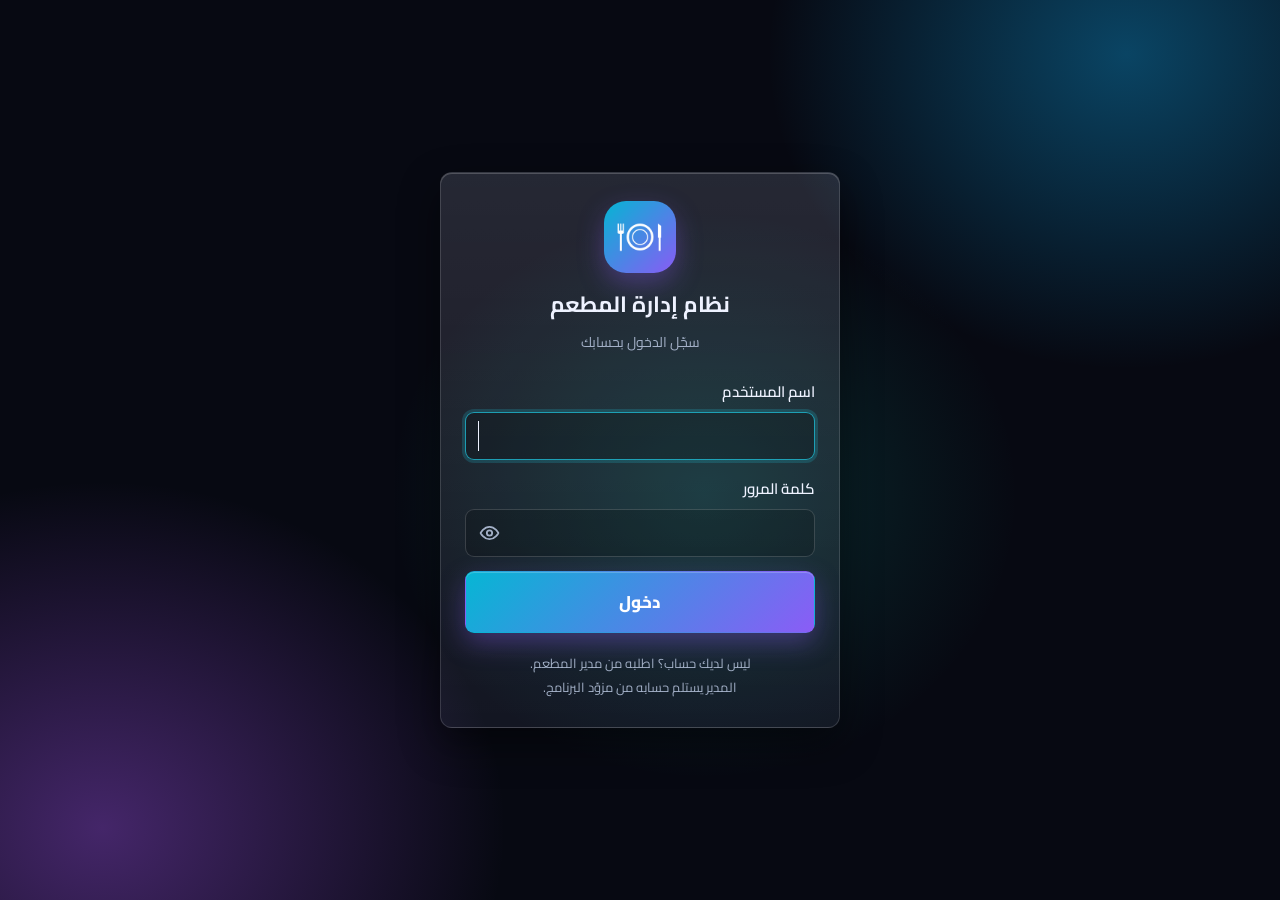
==== commit 7a0dbb50: "Restore the previous colors and use a practical layout - Remove the orange theme; previous default c" ====
--- a/prototype/admin.html
+++ b/prototype/admin.html
@@ -1,12 +1,12 @@
 <!doctype html>
-<html lang="ar" dir="rtl" data-theme="ember">
+<html lang="ar" dir="rtl" data-theme="aurora">
 <head>
 <meta charset="utf-8">
 <meta name="viewport" content="width=device-width, initial-scale=1">
 <title>إدارة المطعم</title>
 <script>
   // تطبيق المظهر قبل رسم الصفحة حتى لا يومض المظهر الافتراضي
-  try{var p=JSON.parse(localStorage.getItem('rms-prefs')||'{}'),t=p.theme;if(!p.v2&&(!t||t==='aurora'))t='ember';document.documentElement.dataset.theme=t}catch(e){}
+  try{var p=JSON.parse(localStorage.getItem('rms-prefs')||'{}'),t=p.theme;if(!t||t==='ember')t='aurora';document.documentElement.dataset.theme=t}catch(e){}
 </script>
 <link rel="preconnect" href="https://fonts.googleapis.com">
 <link href="https://fonts.googleapis.com/css2?family=Cairo:wght@400;600;700;800&display=swap" rel="stylesheet">
@@ -14,7 +14,7 @@
 <link rel="manifest" href="manifest.webmanifest">
 <link rel="icon" href="icons/icon-192.png" type="image/png">
 <link rel="apple-touch-icon" href="icons/apple-touch-icon.png">
-<meta name="theme-color" content="#121212">
+<meta name="theme-color" content="#070912">
 <meta name="mobile-web-app-capable" content="yes">
 <meta name="apple-mobile-web-app-capable" content="yes">
 <meta name="apple-mobile-web-app-title" content="المطعم">
@@ -215,6 +215,43 @@
   .set-nav button{width:auto;border:1px solid var(--btn-edge);background:var(--btn-bg);border-radius:999px}
 }
 @media (max-width:480px){.kpis{grid-template-columns:1fr 1fr}.kpi .val{font-size:19px}.zone-row{grid-template-columns:1fr 100px auto}.recipe-row{grid-template-columns:1fr 80px 36px}.recipe-row span{display:none}}
+
+/* ===== التخطيط: قائمة ملتصقة بحافة الشاشة، شريط علوي ملتصق، وأرقام اليوم في شريط واحد ===== */
+.app{grid-template-columns:240px 1fr}
+.side{margin:0;top:0;height:100vh;border-radius:0;border:0;border-inline-end:1px solid var(--border);box-shadow:none;padding:12px 10px}
+.brand{padding:4px 6px 12px;margin-bottom:8px;border-bottom:1px solid var(--line)}
+.brand .logo{width:34px;height:34px;border-radius:9px;font-size:18px}
+.nav button,.side-link{border-radius:8px;padding:8px 10px}
+.nav .ico,.side-link .ico{width:22px;height:auto;background:none;font-size:17px;color:var(--muted)}
+.nav button.active .ico{background:none;box-shadow:none;color:inherit}
+.nav button.active::before{inset-inline-start:-4px;top:7px;bottom:7px;width:3px;border-radius:2px}
+.nav .count{background:var(--surface-2);color:var(--text);font-weight:700}
+.main{padding:0}
+.top{margin:0;padding:12px 24px}
+.top h1{font-size:19px}
+.page-ico{display:none}
+#banner:not(:empty){padding:14px 24px 0}
+#view{padding:18px 24px 40px}
+.cart{top:76px}
+.card h3 .ic{display:none}
+.kpis{gap:0!important;background:var(--surface);border:1px solid var(--border);border-radius:12px;overflow:hidden;box-shadow:var(--shadow)}
+.kpis .kpi{background:none!important;border:0;border-radius:0;box-shadow:none;padding:14px 18px;border-inline-start:1px solid var(--line)}
+.kpis .kpi:nth-child(4n+1){border-inline-start:0}
+.kpis .kpi:nth-child(n+5){border-top:1px solid var(--line)}
+.kpi-ico,.kpi::after{display:none!important}
+.kpi:has(.kpi-ico) .label{padding-inline-end:0}
+.kpi .val{text-shadow:none;font-size:22px}
+@media (max-width:1100px){
+  .kpis .kpi{border-inline-start:1px solid var(--line);border-top:0}
+  .kpis .kpi:nth-child(odd){border-inline-start:0}
+  .kpis .kpi:nth-child(n+3){border-top:1px solid var(--line)}
+}
+@media (max-width:860px){
+  .side{height:100vh}
+  .top{margin:0;padding:10px 16px}
+  #banner:not(:empty){padding:12px 16px 0}
+  #view{padding:14px 16px 30px}
+}
 </style>
 </head>
 <body>
@@ -685,11 +722,10 @@
 const fToggleIn=(title,hint,obj,key)=>`<div class="set-toggle"><span><strong>${title}</strong>${hint?`<span class="hint">${hint}</span>`:''}</span><button class="sw ${st()[obj][key]?'on':''}" onclick="toggleIn('${obj}','${key}')"></button></div>`;
 
 const THEMES=[
-  {id:'ember',t:'الداكن الدافئ',d:'الافتراضي، هادئ ومريح للعين',bg:'#121212',side:'#1b1b1d',card:'#232326',acc:'#e8772e',edge:'#2c2c30'},
   {id:'light',t:'الفاتح',d:'أبيض نظيف لإضاءة النهار',bg:'#f6f6f7',side:'#fff',card:'#fff',acc:'#0c8a63',edge:'#e7e8eb'},
   {id:'dark',t:'الداكن',d:'مريح للعين في الليل',bg:'#0b0c0e',side:'#131518',card:'#1a1d21',acc:'#3ccf98',edge:'#23262b'},
   {id:'glass',t:'زجاج',d:'بأسلوب iOS، طبقات زجاج لامعة',bg:'radial-gradient(70% 60% at 90% 0%,#55555a,transparent 70%),#161618',side:'rgba(255,255,255,.1)',card:'rgba(255,255,255,.13)',acc:'#0a84ff',edge:'rgba(255,255,255,.2)'},
-  {id:'aurora',t:'زجاجي ملوّن',d:'إضاءة فيروزية وبنفسجية',bg:'radial-gradient(60% 70% at 90% 0%,rgba(14,165,233,.65),transparent 70%),radial-gradient(60% 70% at 0% 100%,rgba(168,85,247,.65),transparent 70%),#121212',side:'rgba(255,255,255,.08)',card:'rgba(255,255,255,.1)',acc:'linear-gradient(90deg,#06b6d4,#8b5cf6)',edge:'rgba(255,255,255,.16)'},
+  {id:'aurora',t:'زجاجي ملوّن',d:'إضاءة فيروزية وبنفسجية (الافتراضي)',bg:'radial-gradient(60% 70% at 90% 0%,rgba(14,165,233,.65),transparent 70%),radial-gradient(60% 70% at 0% 100%,rgba(168,85,247,.65),transparent 70%),#070912',side:'rgba(255,255,255,.08)',card:'rgba(255,255,255,.1)',acc:'linear-gradient(90deg,#06b6d4,#8b5cf6)',edge:'rgba(255,255,255,.16)'},
 ];
 
 const SETTINGS=[
--- a/prototype/theme.css
+++ b/prototype/theme.css
@@ -21,21 +21,6 @@
   --field-bg:rgba(0,0,0,.18); --field-edge:rgba(255,255,255,.16); --ring:34,211,238; --row-hover:rgba(34,211,238,.06);
   --glow-a:.2; --val-glow:.55; --dot:1;
   --strong:linear-gradient(180deg,rgba(255,255,255,.14) 0%,rgba(255,255,255,0) 60%),rgba(14,18,36,.9); --opt-bg:#141a30;
-}
-/* الداكن الدافئ (الافتراضي): فحمي هادئ مع لون برتقالي واحد */
-[data-theme="ember"]{
-  color-scheme:dark;
-  --bg:#121212; --wallpaper:#121212;
-  --surface:#1b1b1d; --surface-2:#232326; --border:#2c2c30; --line:#2a2a2e;
-  --text:#f3f1ee; --muted:#a19d97;
-  --primary:#f08c3b; --primary-soft:rgba(240,140,59,.14);
-  --green:#4cc38a; --green-soft:rgba(76,195,138,.13); --amber:#e9c46a; --amber-soft:rgba(233,196,106,.13);
-  --red:#f0695f; --red-soft:rgba(240,105,95,.13); --blue:#7aa2f7; --blue-soft:rgba(122,162,247,.13);
-  --grad:#e8772e; --on-grad:#fff; --grad-shadow:none; --chart:#e8772e;
-  --hl:rgba(232,119,46,.13); --hl-text:#f5a463; --hl-shadow:none;
-  --btn-bg:#232326; --btn-edge:#34343a; --shine:none; --shadow:none;
-  --field-bg:#161618; --field-edge:#34343a; --ring:232,119,46; --row-hover:rgba(255,255,255,.025);
-  --glow-a:0; --val-glow:0; --dot:0; --strong:#1b1b1d; --opt-bg:#1b1b1d;
 }
 /* زجاج بأسلوب iOS، glass.css */
 [data-theme="glass"]{
@@ -78,13 +63,13 @@
   --bg:#f6f6f7; --wallpaper:#f6f6f7;
   --surface:#fff; --surface-2:#f3f4f6; --border:#e7e8eb; --line:#e7e8eb;
   --text:#0e1116; --muted:#6b7280;
-  --primary:#c2540f; --primary-soft:#fdeee3;
+  --primary:#0a6d4f; --primary-soft:#e6f4ee;
   --green:#0c8a63; --green-soft:#e6f4ee; --amber:#93570a; --amber-soft:#fdf3e1;
   --red:#b42318; --red-soft:#fdecea; --blue:#2449a8; --blue-soft:#ebf0fd;
-  --grad:#e8772e; --on-grad:#fff; --grad-shadow:none; --chart:#e8772e;
-  --hl:#fdeee3; --hl-text:#b4480b; --hl-shadow:none;
+  --grad:#111318; --on-grad:#fff; --grad-shadow:none; --chart:#0c8a63;
+  --hl:#e6f4ee; --hl-text:#0a6d4f; --hl-shadow:none;
   --btn-bg:#fff; --btn-edge:#d5d8dd; --shine:none; --shadow:0 1px 2px rgba(0,0,0,.04),0 4px 14px rgba(0,0,0,.04);
-  --field-bg:#f3f4f6; --field-edge:#e7e8eb; --ring:232,119,46; --row-hover:#f9fafb;
+  --field-bg:#f3f4f6; --field-edge:#e7e8eb; --ring:12,138,99; --row-hover:#f9fafb;
   --glow-a:0; --val-glow:0; --dot:0; --strong:#fff; --opt-bg:#fff;
 }
 
@@ -304,10 +289,20 @@
 .ic-ban{--i:url("data:image/svg+xml,%3Csvg xmlns='http://www.w3.org/2000/svg' viewBox='0 0 24 24' fill='none' stroke='%23000' stroke-width='2' stroke-linecap='round' stroke-linejoin='round'%3E%3Cpath d='M12 3a9 9 0 1 0 0 18a9 9 0 1 0 0-18'/%3E%3Cpath d='M5.6 5.6l12.8 12.8'/%3E%3C/svg%3E")}
 .ic-hourglass{--i:url("data:image/svg+xml,%3Csvg xmlns='http://www.w3.org/2000/svg' viewBox='0 0 24 24' fill='none' stroke='%23000' stroke-width='2' stroke-linecap='round' stroke-linejoin='round'%3E%3Cpath d='M6 3h12'/%3E%3Cpath d='M6 21h12'/%3E%3Cpath d='M7 3c0 5 5 6 5 9s-5 4-5 9'/%3E%3Cpath d='M17 3c0 5-5 6-5 9s5 4 5 9'/%3E%3C/svg%3E")}
 
-/* بطاقات الأرقام بألوان هادئة في المظهرين الافتراضي والفاتح */
-[data-theme="ember"] .kpi:nth-child(4n+1),[data-theme="light"] .kpi:nth-child(4n+1){--glow:232,119,46}
-[data-theme="ember"] .kpi:nth-child(4n+2),[data-theme="light"] .kpi:nth-child(4n+2){--glow:76,195,138}
-[data-theme="ember"] .kpi:nth-child(4n+3),[data-theme="light"] .kpi:nth-child(4n+3){--glow:122,162,247}
-[data-theme="ember"] .kpi:nth-child(4n+4),[data-theme="light"] .kpi:nth-child(4n+4){--glow:214,160,40}
 .initial{font-weight:800;opacity:.55;line-height:1}
 .page-ico,.avatar{color:var(--on-grad)}
+
+/* ================= تخطيط عملي =================
+ * زوايا أصغر وأزرار مستطيلة وبدون حركات قفز: أقرب لأنظمة نقاط البيع المستخدمة فعلاً. */
+.card{border-radius:12px}
+.btn,.pills button{border-radius:9px}
+.btn.icon-btn{border-radius:10px}
+.seg{border-radius:10px}.seg button{border-radius:8px}
+input[type=text],input[type=number],input[type=tel],input[type=password],input[type=search],input[type=date],input[type=datetime-local],select,textarea{border-radius:9px}
+dialog{border-radius:14px}
+.item{border-radius:12px}.item .pic{border-radius:8px}
+.item:not(.off):not(:disabled):not(.add-tile):hover{transform:none;box-shadow:var(--shadow)}
+.tbl{border-radius:12px}
+.qty button{border-radius:8px}
+.toast{border-radius:10px}
+.img-drop{border-radius:10px}
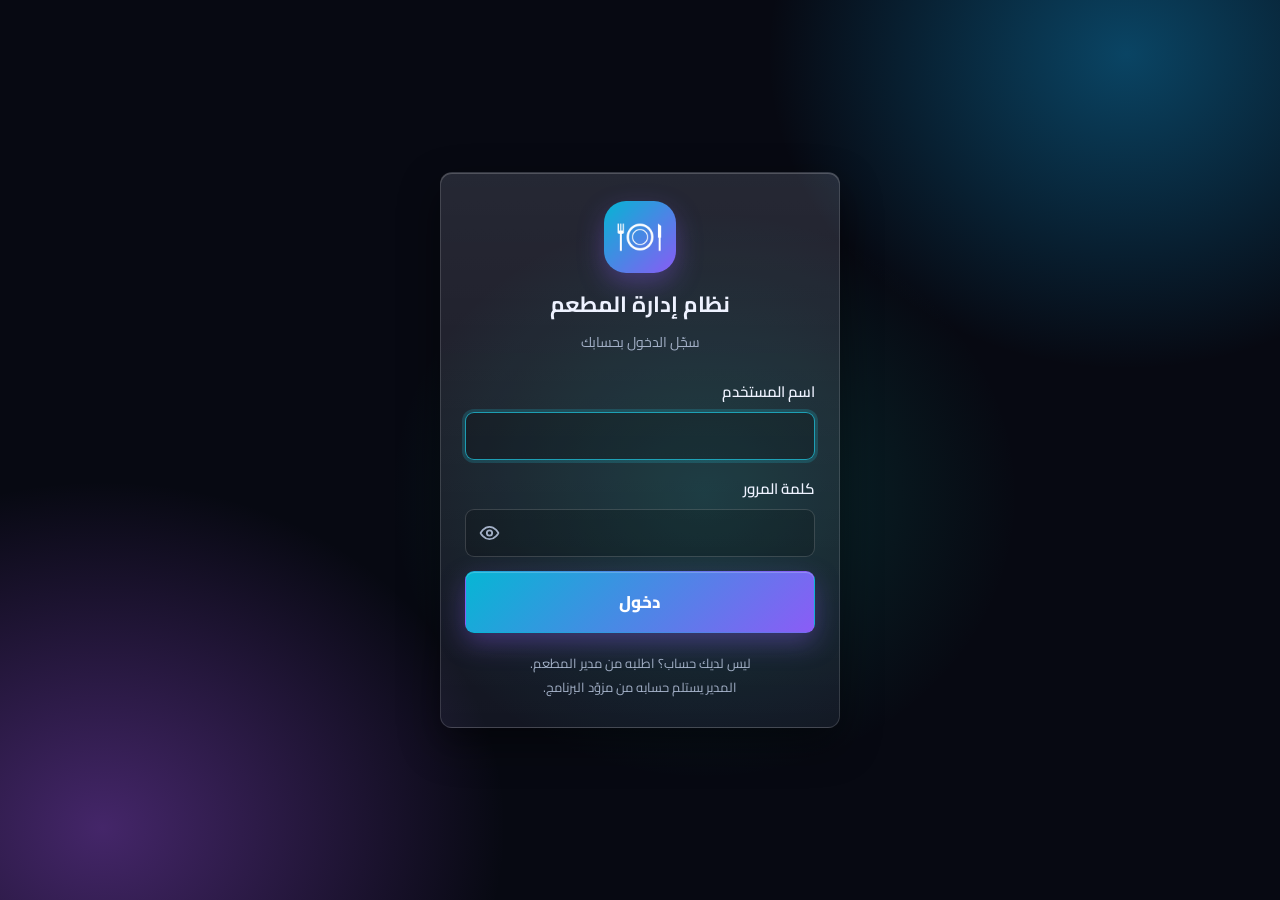
==== commit 6ccc507b: "Let restaurants customize the system and providers control features - Look: restaurant accent color," ====
--- a/prototype/admin.html
+++ b/prototype/admin.html
@@ -145,6 +145,19 @@
 @keyframes latePulse{50%{background:color-mix(in srgb,var(--tk) 30%,transparent)}}
 @media (prefers-reduced-motion:reduce){.ticket.late header{animation:none}}
 
+/* عناصر إعدادات التخصيص */
+.swatches{display:flex;flex-wrap:wrap;gap:8px}
+.sw-color{width:44px;height:44px;border-radius:12px;border:2px solid var(--border);background:var(--surface-2);font-size:11px;font-weight:700;color:var(--muted);cursor:pointer;position:relative;display:grid;place-items:center}
+.sw-color.sel{border-color:var(--text);box-shadow:0 0 0 3px rgba(var(--ring),.3)}
+.sw-color.custom{color:#fff}.sw-color.custom input{position:absolute;inset:0;opacity:0;cursor:pointer;width:100%;height:100%}
+.color-in{width:44px;height:32px;padding:0;border:1px solid var(--field-edge);border-radius:8px;background:none}
+.chks{display:grid;grid-template-columns:repeat(auto-fill,minmax(150px,1fr));gap:6px 12px}
+.chk{display:flex;align-items:center;gap:8px;font-size:14px;cursor:pointer}
+textarea{width:100%;resize:vertical;font:inherit}
+[data-cart="start"] .pos{grid-template-columns:370px minmax(0,1fr)}
+[data-cart="start"] .cart{order:-1}
+@media (max-width:1100px){[data-cart="start"] .pos{grid-template-columns:minmax(0,1fr)}[data-cart="start"] .cart{order:0}}
+
 /* الحوار العام */
 #dlg{width:min(560px,calc(100vw - 24px))}
 #dlg.wide{width:min(760px,calc(100vw - 24px))}
@@ -313,13 +326,24 @@
   {id:'log',ico:'<i class="ic ic-history"></i>',t:'سجل العمليات',s:'من فعل ماذا ومتى'},
   {id:'settings',ico:'<i class="ic ic-sliders"></i>',t:'الإعدادات',s:'إعدادات المطعم وحسابك وهذا الجهاز'},
 ];
+// الصفحة تظهر إذا: الدور يملك صلاحيتها، والمطعم لم يخفها، واشتراكه يشملها
+const PAGE_FEAT={kds:'kds',tables:'tables',inv:'inventory',cust:'customers',expenses:'expenses',reports:'reports',log:'log'};
+const pageOn=id=>canI(id)&&(id==='settings'||!(st().ui.navHidden||[]).includes(id))&&(!PAGE_FEAT[id]||feat(PAGE_FEAT[id]));
+// ترتيب الصفحات داخل كل مجموعة حسب ما اختاره المطعم
+function orderedPages(){
+  const ord=st().ui.navOrder||[], pos=id=>{const i=ord.indexOf(id);return i<0?100+PAGES.findIndex(p=>p.id===id):i};
+  const out=[]; let grp=[];
+  const flush=()=>{out.push(...grp.sort((a,b)=>pos(a.id)-pos(b.id)));grp=[]};
+  PAGES.forEach(p=>{if(p.sep){flush();out.push(p)}else grp.push(p)}); flush();
+  return out;
+}
 function go(p){ui.page=p;$('#side').classList.remove('open');render();scrollTo(0,0)}
 function renderNav(){
   const active=S.orders.filter(o=>o.status!=='done'&&o.status!=='void').length, low=lowItems().length, due=dueTables().length;
   let sep='';
-  $('#nav').innerHTML=PAGES.map(p=>{
+  $('#nav').innerHTML=orderedPages().map(p=>{
     if(p.sep){sep=`<div class="sep">${p.sep}</div>`;return ''}
-    if(!canI(p.id)) return '';
+    if(!pageOn(p.id)) return '';
     const h=sep; sep='';
     const c=p.id==='kds'?active:p.id==='inv'?low:p.id==='tables'?due:0;
     return h+`<button class="${ui.page===p.id?'active':''}" onclick="go('${p.id}')"><span class="ico">${p.ico}</span>${p.t}${c?`<span class="count">${num(c)}</span>`:''}</button>`}).join('');
@@ -332,26 +356,29 @@
       <div class="muted" style="font-size:11px;margin-top:6px">${MODE==='server'?'خادم المطعم (بدون حسابات)':'وضع التجربة على هذا الجهاز'}</div>`;
 }
 const lowItems=()=>st().lowAlert?S.inventory.filter(i=>i.qty<=i.min):[];
-const enabledTypes=()=>Object.keys(st().types).filter(k=>st().types[k]);
+const enabledTypes=()=>Object.keys(st().types).filter(k=>st().types[k]&&(k!=='توصيل'||feat('delivery'))&&(k!=='صالة'||feat('tables')));
 const openOrders=t=>S.orders.filter(o=>o.table===t&&!o.pay&&o.status!=='void');
 const dueTables=()=>S.tables.filter(t=>openOrders(t.id).length);
 function renderBanner(){
   let h='';
   if(MODE==='cloud'){
     const exp=new Date(SESSION.user.restaurant?.expires_at), days=Math.ceil((exp-Date.now())/864e5);
-    if(days<=7) h=`<div class="banner"><i class="ic ic-hourglass"></i> ينتهي اشتراك المطعم بعد ${num(Math.max(days,0))} ${days===1?'يوم':'أيام'} (${exp.toLocaleDateString('en-GB')})، تواصل مع مزوّد البرنامج للتجديد.</div>`;
+    const msg=SESSION.user.restaurant?.message;
+    if(msg) h+=`<div class="banner" style="border-color:var(--blue);background:var(--blue-soft)"><i class="ic ic-info"></i> ${esc(msg)}</div>`;
+    if(days<=7) h+=`<div class="banner"><i class="ic ic-hourglass"></i> ينتهي اشتراك المطعم بعد ${num(Math.max(days,0))} ${days===1?'يوم':'أيام'} (${exp.toLocaleDateString('en-GB')})، تواصل مع مزوّد البرنامج للتجديد.</div>`;
   }
   $('#banner').innerHTML=h;
 }
 function render(){
   if(!$('#view')) return;
-  if(!canI(ui.page)) ui.page=PAGES.find(p=>p.id&&canI(p.id))?.id||'dash';
+  applyLook();
+  if(!pageOn(ui.page)) ui.page=orderedPages().find(p=>p.id&&pageOn(p.id))?.id||'settings';
   const p=PAGES.find(x=>x.id===ui.page);
   $('#pageTitle').textContent=p.t; $('#pageSub').textContent=p.s; $('#pageIco').innerHTML=p.ico;
   $('#brandName').textContent=st().name; $('#brandBranch').textContent=st().branch; $('#brandLogo').innerHTML=logoHtml();
   document.title=st().name+'، '+p.t;
   renderNav(); renderBanner();
-  $('#view').innerHTML=canI(ui.page)?VIEWS[ui.page]():'<div class="empty card">لا توجد صفحات مسموحة لحسابك، راجع المدير</div>';
+  $('#view').innerHTML=pageOn(ui.page)?VIEWS[ui.page]():'<div class="empty card">لا توجد صفحات مسموحة لحسابك، راجع المدير</div>';
 }
 // تحديث من جهاز آخر: لا نعيد الرسم أثناء الكتابة في حقل حتى لا يضيع ما يكتبه المستخدم
 let pendingRender=false, seenOrders=new Set();
@@ -377,8 +404,10 @@
 }
 const closeDlg=()=>$('#dlg').close();
 const val=id=>$('#'+id)?.value?.trim()??'';
-const PAYC={'نقدي':['<i class="ic ic-banknote"></i>','#2f9e6b'],'بطاقة':['<i class="ic ic-card"></i>','#3b6fd8'],'محفظة':['<i class="ic ic-phone"></i>','#1f8a8a'],'آجل':['<i class="ic ic-book"></i>','#b7791f']};
-const payButtons=fn=>Object.keys(st().pays).filter(k=>st().pays[k]).map(k=>`<button style="background-color:${PAYC[k][1]}" onclick="${fn}('${k}')">${PAYC[k][0]} ${k}</button>`).join('');
+// طرق الدفع من إعدادات المطعم (اسم، لون، أيقونة)
+const payBtnsHtml=fn=>payMethods().filter(m=>m.on).map(m=>`<button style="background-color:${esc(m.color)}" onclick="${fn}(this.dataset.p)" data-p="${esc(m.name)}">${icon(m.icon||'wallet')} ${esc(m.name)}</button>`).join('');
+const PAYC_OLD={'نقدي':['<i class="ic ic-banknote"></i>','#2f9e6b'],'بطاقة':['<i class="ic ic-card"></i>','#3b6fd8'],'محفظة':['<i class="ic ic-phone"></i>','#1f8a8a'],'آجل':['<i class="ic ic-book"></i>','#b7791f']};
+const payButtons=fn=>payBtnsHtml(fn);
 function statusBadge(o){
   if(o.status==='void') return '<span class="badge b-red">ملغي</span>';
   const s={new:'<span class="badge b-blue">جديد</span>',preparing:'<span class="badge b-amber">قيد التحضير</span>',ready:'<span class="badge b-green">جاهز</span>',done:'<span class="badge b-gray">مُسلَّم</span>'}[o.status];
@@ -427,30 +456,28 @@
   today.forEach(o=>{const h=new Date(o.createdAt).getHours(); if(h in hours)hours[h]+=see?total(o):1});
   const maxH=Math.max(...Object.values(hours),1);
   const top=topItems(today).slice(0,5), maxT=top[0]?.qty||1;
-  const low=lowItems(), live=S.orders.filter(o=>o.status!=='done'&&o.status!=='void'), due=dueTables();
-  return `
+  const low=lowItems(), live=S.orders.filter(o=>o.status!=='done'&&o.status!=='void'), due=dueTables(), W=st().ui.dash;
+  const hourly=W.hourly?`<div class="card"><h3><i class="ic ic-trending"></i> ${see?'المبيعات حسب الساعة':'الطلبات حسب الساعة'}</h3>
+      <div class="bars">${Object.entries(hours).map(([h,v])=>`<div class="bar" title="${see?fmt(v):num(v)}"><i style="height:${v/maxH*100}%"></i><span>${h}</span></div>`).join('')}</div></div>`:'';
+  const topC=W.top?`<div class="card"><h3><i class="ic ic-award"></i> الأكثر مبيعاً اليوم</h3>
+      ${top.map(t=>`<div class="hbar"><span class="name">${esc(t.name)}</span><div class="track"><div class="fill" style="width:${t.qty/maxT*100}%"></div></div><span class="num">${num(t.qty)}</span></div>`).join('')||'<div class="empty">لا مبيعات بعد</div>'}</div>`:'';
+  const liveC=W.live?`<div class="card"><div class="row" style="justify-content:space-between"><h3><i class="ic ic-clock"></i> طلبات جارية</h3>${pageOn('kds')?`<button class="btn sm" onclick="go('kds')">شاشة المطبخ ←</button>`:''}</div>
+      <div class="table-wrap"><table><tr><th>#</th><th>النوع</th><th>بواسطة</th><th>المدة</th><th>الحالة</th></tr>
+      ${live.map(o=>`<tr><td>${esc(no(o))}</td><td>${esc(typeName(o.type))}${o.table?' · '+esc(tableName(o.table)):''}</td><td class="muted">${esc(o.by||'')}</td><td>${num(mins(o.createdAt))} د</td><td>${statusBadge(o)}</td></tr>`).join('')||'<tr><td colspan="5" class="empty">لا توجد طلبات جارية</td></tr>'}</table></div></div>`:'';
+  const stockC=W.stock&&feat('inventory')?`<div class="card"><h3><i class="ic ic-alert"></i> تنبيهات المخزون</h3>
+      ${!st().lowAlert?'<div class="empty">التنبيهات متوقفة من الإعدادات</div>':
+        low.map(i=>`<div class="row" style="justify-content:space-between;padding:6px 0"><span>${esc(i.name)}</span><span class="badge b-red">${dec(i.qty)} ${esc(i.unit)}</span></div>`).join('')||'<div class="empty">المخزون سليم</div>'}
+      ${low.length&&pageOn('inv')?`<button class="btn sm" style="margin-top:8px" onclick="go('inv')">إدارة المخزون</button>`:''}</div>`:'';
+  const row=(a,b)=>a&&b?`<div class="grid two" style="margin-top:16px">${a}${b}</div>`:a||b?`<div class="grid" style="margin-top:16px">${a||b}</div>`:'';
+  if(!W.kpis&&!hourly&&!topC&&!liveC&&!stockC) return '<div class="empty card">كل أقسام لوحة التحكم مخفية، فعّلها من الإعدادات، لوحة التحكم</div>';
+  return `${W.kpis?`
   <div class="grid kpis">
     <div class="card kpi"><div class="kpi-ico"><i class="ic ic-wallet"></i></div><div class="label">مبيعات اليوم</div><div class="val">${see?fmt(sales):'•••'}</div>
       <div class="hint ${diff<0?'down':''}">${!see?'مخفي حسب الصلاحيات':diff==null?'لا توجد مبيعات أمس للمقارنة':`${diff<0?'▼':'▲'} ${num(Math.abs(diff))}% عن أمس بنفس الوقت`}</div></div>
     <div class="card kpi"><div class="kpi-ico"><i class="ic ic-receipt"></i></div><div class="label">عدد الطلبات</div><div class="val">${num(today.length)}</div><div class="hint">${num(live.length)} قيد التنفيذ</div></div>
     <div class="card kpi"><div class="kpi-ico"><i class="ic ic-chart"></i></div><div class="label">متوسط الفاتورة</div><div class="val">${see?fmt(today.length?sales/today.length:0):'•••'}</div><div class="hint" style="color:var(--muted)">لكل طلب</div></div>
     <div class="card kpi"><div class="kpi-ico"><i class="ic ic-table"></i></div><div class="label">الطاولات المشغولة</div><div class="val ltr">${num(busy)} / ${num(S.tables.length)}</div><div class="hint" style="color:${due.length?'var(--amber)':'var(--muted)'}">${due.length?num(due.length)+' بانتظار الحساب':num(S.tables.length?busy/S.tables.length*100:0)+'% إشغال'}</div></div>
-  </div>
-  <div class="grid two" style="margin-top:16px">
-    <div class="card"><h3><i class="ic ic-trending"></i> ${see?'المبيعات حسب الساعة':'الطلبات حسب الساعة'}</h3>
-      <div class="bars">${Object.entries(hours).map(([h,v])=>`<div class="bar" title="${see?fmt(v):num(v)}"><i style="height:${v/maxH*100}%"></i><span>${h}</span></div>`).join('')}</div></div>
-    <div class="card"><h3><i class="ic ic-award"></i> الأكثر مبيعاً اليوم</h3>
-      ${top.map(t=>`<div class="hbar"><span class="name">${esc(t.name)}</span><div class="track"><div class="fill" style="width:${t.qty/maxT*100}%"></div></div><span class="num">${num(t.qty)}</span></div>`).join('')||'<div class="empty">لا مبيعات بعد</div>'}</div>
-  </div>
-  <div class="grid two" style="margin-top:16px">
-    <div class="card"><div class="row" style="justify-content:space-between"><h3><i class="ic ic-clock"></i> طلبات جارية</h3>${canI('kds')?`<button class="btn sm" onclick="go('kds')">شاشة المطبخ ←</button>`:''}</div>
-      <div class="table-wrap"><table><tr><th>#</th><th>النوع</th><th>بواسطة</th><th>المدة</th><th>الحالة</th></tr>
-      ${live.map(o=>`<tr><td>${o.id}</td><td>${o.type}${o.table?' · '+esc(tableName(o.table)):''}</td><td class="muted">${esc(o.by||'')}</td><td>${num(mins(o.createdAt))} د</td><td>${statusBadge(o)}</td></tr>`).join('')||'<tr><td colspan="5" class="empty">لا توجد طلبات جارية</td></tr>'}</table></div></div>
-    <div class="card"><h3><i class="ic ic-alert"></i> تنبيهات المخزون</h3>
-      ${!st().lowAlert?'<div class="empty">التنبيهات متوقفة من الإعدادات</div>':
-        low.map(i=>`<div class="row" style="justify-content:space-between;padding:6px 0"><span>${esc(i.name)}</span><span class="badge b-red">${dec(i.qty)} ${esc(i.unit)}</span></div>`).join('')||'<div class="empty">المخزون سليم</div>'}
-      ${low.length&&canI('inv')?`<button class="btn sm" style="margin-top:8px" onclick="go('inv')">إدارة المخزون</button>`:''}</div>
-  </div>`;
+  </div>`:''}${row(hourly,topC)}${row(liveC,stockC)}`;
 },
 
 pos(){
@@ -464,7 +491,7 @@
    </div>
    <div class="card cart">
      <div class="cart-head"><b><i class="ic ic-receipt"></i> الطلب الحالي</b>${ui.cart.length?`<span class="badge b-blue">${num(ui.cart.reduce((s,l)=>s+l.qty,0))} صنف</span>`:''}</div>
-     <div class="seg">${types.map(t=>`<button class="${ui.type===t?'active':''}" onclick="ui.type='${t}';render()">${t}</button>`).join('')}</div>
+     <div class="seg">${types.map(t=>`<button class="${ui.type===t?'active':''}" onclick="ui.type='${t}';render()">${esc(typeName(t))}</button>`).join('')}</div>
      ${ui.type==='صالة'?`<select style="width:100%" onchange="ui.table=this.value">${tableOptions(ui.table)}</select>`:''}
      ${ui.type!=='صالة'?`<div class="cust-fields">
         <input type="tel" class="ltr" placeholder="هاتف الزبون${ui.type==='توصيل'?'':' (اختياري)'}" list="custList" value="${esc(ui.cust.phone)}" onchange="pickCustomer(this.value)">
@@ -478,8 +505,8 @@
      ${canI('discount')?`<div class="row" style="margin-bottom:6px"><span class="muted">خصم %</span><input type="number" min="0" max="${st().maxDiscount}" value="${ui.discount}" style="width:80px" class="ltr" onchange="setDiscount(this.value)"><span class="muted" style="font-size:12px">الحد ${num(st().maxDiscount)}%</span></div>`:''}
      <div class="sum"><span>المجموع</span><span>${fmt(c.s)}</span></div>
      ${c.d?`<div class="sum" style="color:var(--green)"><span>الخصم</span><span>− ${fmt(c.d)}</span></div>`:''}
-     ${c.sv?`<div class="sum"><span>خدمة ${num(st().service)}%</span><span>${fmt(c.sv)}</span></div>`:''}
-     ${c.tx?`<div class="sum"><span>ضريبة ${num(st().tax)}%</span><span>${fmt(c.tx)}</span></div>`:''}
+     ${c.sv?`<div class="sum"><span>خدمة ${num(svcRate(ui.type))}%</span><span>${fmt(c.sv)}</span></div>`:''}
+     ${c.tx?`<div class="sum"><span>${taxLabel(c)}</span><span>${fmt(c.tx)}</span></div>`:''}
      ${c.fee?`<div class="sum"><span>أجور التوصيل</span><span>${fmt(c.fee)}</span></div>`:''}
      <div class="sum total"><span>الإجمالي</span><span>${fmt(ui.cart.length?c.t:0)}</span></div>
      ${ui.type==='صالة'?`<button class="btn primary lg block" style="margin-top:12px" onclick="checkout(null)"><i class="ic ic-send"></i> إرسال للمطبخ، الدفع لاحقاً</button>
@@ -498,7 +525,7 @@
   <div class="kds">${cols.map(([s,label,b])=>{const list=S.orders.filter(o=>o.status===s).sort((x,y)=>x.createdAt-y.createdAt);
    return `<div class="col"><h3>${label} <span class="badge ${b}">${num(list.length)}</span></h3>
    ${list.map(o=>{const m=mins(o.createdAt);return `<div class="ticket ${m>=st().lateMin?'late':m>=st().warnMin?'warn':''}">
-     <header><b>#${o.id} · ${o.type}</b><span class="row"><button class="nbtn" title="طباعة" onclick="printTicket(orderByUid('${o.uid}'))"><i class="ic ic-print"></i></button><span class="timer" data-t="${o.createdAt}">${num(m)} د</span></span></header>
+     <header><b>${esc(no(o))} · ${esc(typeName(o.type))}</b><span class="row"><button class="nbtn" title="طباعة" onclick="printTicket(orderByUid('${o.uid}'))"><i class="ic ic-print"></i></button><span class="timer" data-t="${o.createdAt}">${num(m)} د</span></span></header>
      <div class="who">${o.table?'<i class="ic ic-table"></i> '+esc(tableName(o.table))+' · ':''}<i class="ic ic-user"></i> ${esc(o.by||'')}</div>
      <ul>${o.items.map(l=>`<li>${num(l.qty)} × ${esc(lineName(l))}${l.note?`<small><i class="ic ic-alert"></i> ${esc(l.note)}</small>`:''}</li>`).join('')}</ul>
      <button class="btn ${s==='ready'?'':'primary'}" style="width:100%" onclick="advance('${o.uid}','${next[s][1]}')">${next[s][0]}</button></div>`}).join('')||'<div class="empty card">لا يوجد</div>'}</div>`}).join('')}</div>`;
@@ -513,7 +540,7 @@
   <div class="row" style="justify-content:space-between;align-items:flex-start">
     <div class="pills" style="flex:1">${S.floors.map(x=>{const ts=floorCount(x);return `<button class="${x.id===ui.floor?'active':''}" onclick="ui.floor='${x.id}';render()"><i class="ic ic-building"></i> ${esc(x.name)} <span class="muted ltr">(${num(ts.filter(t=>t.status==='free').length)}/${num(ts.length)})</span></button>`}).join('')}
       ${edit?`<button class="add" onclick="addFloor()"><i class="ic ic-plus"></i> طابق جديد</button>`:''}</div>
-    <div class="row"><button class="btn" onclick="openReservation()"><i class="ic ic-calendar"></i> حجز جديد</button>
+    <div class="row">${feat('reservations')?`<button class="btn" onclick="openReservation()"><i class="ic ic-calendar"></i> حجز جديد</button>`:''}
     ${canI('tablesEdit')?`<button class="btn ${edit?'primary':''}" onclick="ui.editT=!ui.editT;render()">${edit?'<i class="ic ic-check"></i> إنهاء التعديل':'<i class="ic ic-edit"></i> تعديل المخطط'}</button>`:''}</div>
   </div>
   ${edit&&f?`<div class="card edit-bar"><span class="muted">اسم الطابق</span><input type="text" value="${esc(f.name)}" onchange="renameFloor('${f.id}',this.value)">
@@ -540,7 +567,7 @@
       ${edit?`<button class="tbl add" onclick="addTable('${s.id}')"><span><b style="font-size:28px"><i class="ic ic-plus"></i></b><br>طاولة</span></button>`:''}
       ${!ts.length&&!edit?'<div class="empty">لا توجد طاولات، اضغط «تعديل المخطط» لإضافتها</div>':''}</div></div>`}).join('')
     :'<div class="empty card">لا توجد طوابق</div>'}
-  ${reservationsCard()}`;
+  ${feat('reservations')?reservationsCard():''}`;
 },
 
 orders(){
@@ -551,14 +578,14 @@
   if(!list) return head+LOADING;
   const f={all:()=>true,open:o=>o.status!=='done'&&o.status!=='void',unpaid:o=>!o.pay&&o.status!=='void',done:o=>o.status==='done'&&o.pay,void:o=>o.status==='void'}[ui.ostatus];
   const q=ui.oq.trim();
-  const rows=list.filter(f).filter(o=>!q||String(o.id)===q.replace('#','')||(o.customer?.phone||'').includes(q)||(o.customer?.name||'').includes(q)).sort((a,b)=>b.createdAt-a.createdAt);
+  const rows=list.filter(f).filter(o=>!q||(String(o.id)===q.replace(/\D/g,'')||no(o)===q)||(o.customer?.phone||'').includes(q)||(o.customer?.name||'').includes(q)).sort((a,b)=>b.createdAt-a.createdAt);
   const tot=rows.filter(o=>o.status!=='void').reduce((s,o)=>s+total(o),0);
   return head+`<div class="card table-wrap"><table><tr><th>#</th><th>الوقت</th><th>النوع</th><th>بواسطة</th><th>الأصناف</th><th>الدفع</th><th>الإجمالي</th><th>الحالة</th><th></th></tr>
-  ${rows.slice(0,500).map(o=>`<tr style="${o.status==='void'?'opacity:.55':''}"><td><b>${o.id}</b></td><td>${ui.range==='today'?'':dateStr(o.createdAt)+' '}${timeStr(o.createdAt)}</td>
-   <td>${o.type}${o.table?' · ط'+o.table:''}${o.customer?.name?'<div class="muted" style="font-size:12px">'+esc(o.customer.name)+'</div>':''}</td><td class="muted">${esc(o.by||'')}</td>
+  ${rows.slice(0,500).map(o=>`<tr style="${o.status==='void'?'opacity:.55':''}"><td><b>${esc(no(o))}</b></td><td>${ui.range==='today'?'':dateStr(o.createdAt)+' '}${timeStr(o.createdAt)}</td>
+   <td>${esc(typeName(o.type))}${o.table?' · ط'+o.table:''}${o.customer?.name?'<div class="muted" style="font-size:12px">'+esc(o.customer.name)+'</div>':''}</td><td class="muted">${esc(o.by||'')}</td>
    <td class="muted">${o.items.map(l=>esc(lineName(l))+' ×'+num(l.qty)).join('، ')}${o.voidReason?`<div style="color:var(--red);font-size:12px">سبب الإلغاء: ${esc(o.voidReason)}، ${esc(o.voidBy||'')}</div>`:''}</td>
    <td>${o.pay||''}</td><td><b>${fmt(total(o))}</b></td><td>${statusBadge(o)}</td>
-   <td style="white-space:nowrap"><button class="nbtn" title="طباعة الفاتورة" onclick="printReceipt(findOrder('${o.uid}'))"><i class="ic ic-print"></i></button>
+   <td style="white-space:nowrap"><button class="nbtn" title="طباعة الفاتورة" onclick="printReceipt(findOrder('${o.uid}'))"><i class="ic ic-print"></i></button><button class="nbtn" title="إرسال الفاتورة واتساب" onclick="shareWhatsApp(findOrder('${o.uid}'))"><i class="ic ic-chat"></i></button>
      ${!o.pay&&o.status!=='void'&&o.table&&S.orders.includes(o)?`<button class="nbtn" title="الحساب" onclick="openBill(${o.table})"><i class="ic ic-receipt"></i></button>`:''}
      ${o.status!=='void'&&canI('void')&&S.orders.includes(o)?`<button class="nbtn" title="إلغاء الطلب" onclick="voidOrder('${o.uid}')"><i class="ic ic-x"></i></button>`:''}</td></tr>`).join('')||'<tr><td colspan="9" class="empty">لا توجد طلبات</td></tr>'}</table>
   <p class="muted" style="font-size:13px;margin:12px 0 0">${num(rows.length)} طلب · المجموع ${canI('sales')?fmt(tot):'•••'}${rows.length>500?' · يُعرض أحدث 500':''}</p></div>`;
@@ -721,6 +748,21 @@
 const fToggle=(title,hint,key)=>`<div class="set-toggle"><span><strong>${title}</strong>${hint?`<span class="hint">${hint}</span>`:''}</span><button class="sw ${st()[key]?'on':''}" onclick="setS('${key}',!S.settings.${key})"></button></div>`;
 const fToggleIn=(title,hint,obj,key)=>`<div class="set-toggle"><span><strong>${title}</strong>${hint?`<span class="hint">${hint}</span>`:''}</span><button class="sw ${st()[obj][key]?'on':''}" onclick="toggleIn('${obj}','${key}')"></button></div>`;
 
+// إعدادات متداخلة مثل 'ui.accent' أو 'receipt.phone'
+const getN=p=>p.split('.').reduce((o,k)=>o?.[k],S.settings);
+function setN(p,v){const ks=p.split('.');let o=S.settings;ks.slice(0,-1).forEach(k=>o=o[k]=o[k]||{});o[ks.at(-1)]=v;save();render()}
+const fTog=(title,hint,p)=>`<div class="set-toggle"><span><strong>${title}</strong>${hint?`<span class="hint">${hint}</span>`:''}</span><button class="sw ${getN(p)!==false&&getN(p)?'on':''}" onclick="setN('${p}',!getN('${p}'))"></button></div>`;
+function setList(k,v){const a=[...new Set(v.split('\n').map(x=>x.trim()).filter(Boolean))];if(!a.length)return toast('القائمة لا يمكن أن تكون فارغة');S.settings[k]=a;save();toast('تم الحفظ')}
+function toggleNav(id){const h=S.settings.ui.navHidden=S.settings.ui.navHidden||[];const i=h.indexOf(id);i<0?h.push(id):h.splice(i,1);save();render()}
+function moveNav(id,d){
+  const ids=orderedPages().filter(p=>!p.sep).map(p=>p.id), grp=PAGES.findIndex(p=>p.sep), inMgmt=x=>PAGES.findIndex(p=>p.id===x)>grp;
+  const i=ids.indexOf(id), j=i+d; if(j<0||j>=ids.length||inMgmt(ids[j])!==inMgmt(id)) return;
+  [ids[i],ids[j]]=[ids[j],ids[i]]; S.settings.ui.navOrder=ids; save(); render();
+}
+function payEdit(i,k,v){if(k==='name'&&!v)return render();if(k==='on'&&!v&&payMethods().filter(m=>m.on).length===1)return toast('يجب إبقاء طريقة دفع واحدة مفعّلة على الأقل');S.settings.payMethods[i][k]=v;save();render()}
+function payMove(i,d){const a=S.settings.payMethods,j=i+d;if(j<0||j>=a.length)return;[a[i],a[j]]=[a[j],a[i]];save();render()}
+function payDel(i){if(payMethods().length===1)return toast('يجب إبقاء طريقة دفع واحدة');if(!confirm(`حذف «${payMethods()[i].name}»؟`))return;S.settings.payMethods.splice(i,1);save();render()}
+function payAdd(){const n=prompt('اسم طريقة الدفع (مثلاً: زين كاش):');if(!n||!n.trim())return;if(payMethods().some(m=>m.name===n.trim()))return toast('موجودة من قبل');S.settings.payMethods.push({id:'p'+uid(),name:n.trim(),color:'#64748b',icon:'wallet',on:true,cash:false});save();render()}
 const THEMES=[
   {id:'light',t:'الفاتح',d:'أبيض نظيف لإضاءة النهار',bg:'#f6f6f7',side:'#fff',card:'#fff',acc:'#0c8a63',edge:'#e7e8eb'},
   {id:'dark',t:'الداكن',d:'مريح للعين في الليل',bg:'#0b0c0e',side:'#131518',card:'#1a1d21',acc:'#3ccf98',edge:'#23262b'},
@@ -748,36 +790,89 @@
     ${PERM_ROWS.map(r=>r.group?`<tr class="grp"><td colspan="${ROLES.length+1}">${r.group}</td></tr>`:
       `<tr><td><strong>${r.t}</strong>${r.h?`<span class="hint">${r.h}</span>`:''}</td>${ROLES.map(role=>`<td><button class="sw ${can(role,r.k)?'on':''}" ${role==='مدير'?'disabled title="المدير يرى كل شيء"':`onclick="togglePerm('${role}','${r.k}')"`}></button></td>`).join('')}</tr>`).join('')}
     </table></div>`},
-  {id:'orders',ico:'<i class="ic ic-receipt"></i>',t:'الطلبات والدفع',d:'أنواع الطلبات المتاحة، الرسوم، الخصومات وطرق الدفع.',mgr:true,body:()=>`
+  {label:'الشكل'},
+  {id:'brand',ico:'<i class="ic ic-palette"></i>',t:'الشكل والألوان',d:'شكل البرنامج على كل أجهزة المطعم. المظهر الفاتح أو الداكن يختاره كل جهاز من «المظهر».',mgr:true,body:()=>{
+    const u=st().ui, seg=(path,opts)=>`<div class="seg" style="max-width:420px">${opts.map(([v,t])=>`<button class="${getN(path)===v?'active':''}" onclick="setN('${path}','${v}')">${t}</button>`).join('')}</div>`;
+    return `<div class="sub-title" style="margin-top:0">اللون الرئيسي</div>
+    <div class="swatches">${[['','لون المظهر'],['#0ea5e9'],['#2563eb'],['#7c3aed'],['#db2777'],['#dc2626'],['#ea580c'],['#ca8a04'],['#16a34a'],['#0d9488'],['#475569']].map(([c,t])=>
+      `<button class="sw-color ${u.accent===c?'sel':''}" title="${t||c}" style="${c?`background:${c}`:''}" onclick="setN('ui.accent','${c}')">${c?'':'تلقائي'}</button>`).join('')}
+      <label class="sw-color custom" title="لون مخصص" style="${u.accent?`background:${u.accent}`:''}"><input type="color" value="${u.accent||'#0ea5e9'}" onchange="setN('ui.accent',this.value)"><i class="ic ic-palette"></i></label></div>
+    <div class="sub-title">الزوايا</div>${seg('ui.radius',[['s','حادة'],['m','متوسطة'],['l','دائرية']])}
+    <div class="sub-title">المسافات</div>${seg('ui.density',[['normal','مريحة'],['compact','مضغوطة (بيانات أكثر)']])}
+    <div class="sub-title">حجم بطاقات الأصناف (نقطة البيع والويتر)</div>${seg('ui.tile',[['s','صغيرة'],['m','متوسطة'],['l','كبيرة']])}
+    <div class="sub-title">مكان السلة في نقطة البيع</div>${seg('ui.cartSide',[['start','يمين الشاشة'],['end','يسار الشاشة']])}
+    <div style="margin-top:10px">${fTog('صور الأصناف','إخفاؤها يجعل الأصناف بطاقات نصية صغيرة وأسرع للكاشير','ui.showPics')}</div>`}},
+  {id:'nav',ico:'<i class="ic ic-list"></i>',t:'القائمة والصفحات',d:'رتّب صفحات القائمة الجانبية وأخفِ ما لا يستخدمه مطعمك. الإخفاء هنا لكل الموظفين؛ وما يظهر لكل دور تحدده «الصلاحيات».',mgr:true,body:()=>{
+    const hid=st().ui.navHidden||[];
+    return orderedPages().map(p=>p.sep?`<div class="sub-title">${p.sep}</div>`:
+      `<div class="set-toggle"><span class="row" style="gap:10px"><span class="muted">${p.ico}</span><strong>${p.t}</strong>${PAGE_FEAT[p.id]&&!feat(PAGE_FEAT[p.id])?'<span class="badge b-gray">غير مشمولة في الاشتراك</span>':''}</span>
+       <span class="row"><button class="btn sm icon-btn" title="أعلى" onclick="moveNav('${p.id}',-1)">↑</button><button class="btn sm icon-btn" title="أسفل" onclick="moveNav('${p.id}',1)">↓</button>
+       <button class="sw ${hid.includes(p.id)?'':'on'}" ${p.id==='settings'?'disabled title="الإعدادات تبقى ظاهرة دائماً"':`onclick="toggleNav('${p.id}')"`}></button></span></div>`).join('')
+      +`<button class="btn sm" style="margin-top:12px" onclick="S.settings.ui.navOrder=[];S.settings.ui.navHidden=[];save();render()">إرجاع الترتيب الأصلي</button>`}},
+  {id:'dashset',ico:'<i class="ic ic-chart"></i>',t:'لوحة التحكم',d:'اختر الأقسام التي تظهر في لوحة التحكم.',mgr:true,body:()=>`
+    ${fTog('أرقام اليوم','المبيعات، عدد الطلبات، متوسط الفاتورة، الطاولات','ui.dash.kpis')}
+    ${fTog('المبيعات حسب الساعة','','ui.dash.hourly')}
+    ${fTog('الأكثر مبيعاً اليوم','','ui.dash.top')}
+    ${fTog('الطلبات الجارية','','ui.dash.live')}
+    ${fTog('تنبيهات المخزون','','ui.dash.stock')}`},
+  {label:'طريقة العمل'},
+  {id:'orders',ico:'<i class="ic ic-receipt"></i>',t:'الطلبات والضريبة',d:'أنواع الطلبات وأسماؤها، الخدمة، الضريبة، الخصم، وترقيم الطلبات.',mgr:true,body:()=>`
     <div class="sub-title" style="margin-top:0">أنواع الطلبات</div>
-    ${fToggleIn('صالة','طلبات داخل المطعم على الطاولات','types','صالة')}
-    ${fToggleIn('سفري','استلام من الكاونتر','types','سفري')}
-    ${fToggleIn('توصيل','توصيل للزبون مع أجور حسب المنطقة','types','توصيل')}
-    <div class="sub-title">الرسوم والخصومات</div>
+    <div class="table-wrap"><table><tr><th>النوع</th><th>الاسم الظاهر</th><th>الخدمة %</th><th>مفعّل</th></tr>
+    ${[['صالة','tables'],['سفري',''],['توصيل','delivery']].map(([k,f])=>`<tr><td><b>${k}</b>${f&&!feat(f)?' <span class="badge b-gray">غير مشمول</span>':''}</td>
+      <td><input type="text" value="${esc(typeName(k))}" style="width:140px" onchange="setN('typeNames.${k}',this.value.trim()||'${k}')"></td>
+      <td><input type="number" min="0" max="50" class="ltr" style="width:80px" value="${svcRate(k)}" onchange="setN('serviceBy.${k}',+this.value||0)"></td>
+      <td><button class="sw ${st().types[k]?'on':''}" onclick="toggleIn('types','${k}')"></button></td></tr>`).join('')}</table></div>
+    ${fToggle('اختيار الطاولة إجباري','لا يمكن إرسال طلب صالة بدون تحديد الطاولة','requireTable')}
+    <div class="sub-title">الضريبة والخصم والتقريب</div>
     <div class="form">
-      ${fInput('رسوم الخدمة للصالة %','service','number','min="0" max="50"')}
       ${fInput('الضريبة %','tax','number','min="0" max="50"')}
+      ${fInput('الرقم الضريبي (يظهر في الفاتورة)','taxNo')}
       ${fInput('أعلى خصم مسموح %','maxDiscount','number','min="0" max="100"')}
       ${fSelect('تقريب الإجمالي','roundTo',[['0','بدون تقريب'],['250','لأقرب 250'],['500','لأقرب 500'],['1000','لأقرب 1000']])}
     </div>
-    ${fToggle('اختيار الطاولة إجباري','لا يمكن إرسال طلب صالة بدون تحديد الطاولة','requireTable')}
-    <div class="sub-title">طرق الدفع</div>
-    ${fToggleIn('<i class="ic ic-banknote"></i> نقدي','','pays','نقدي')}${fToggleIn('<i class="ic ic-card"></i> بطاقة','ماستر كارد / كي كارد','pays','بطاقة')}
-    ${fToggleIn('<i class="ic ic-phone"></i> محفظة إلكترونية','زين كاش، آسيا حوالة، FastPay','pays','محفظة')}${fToggleIn('<i class="ic ic-book"></i> آجل (دين)','يُسجَّل على حساب الزبون','pays','آجل')}`},
-  {id:'invoice',ico:'<i class="ic ic-print"></i>',t:'الفاتورة والطباعة',d:'شكل فاتورة الزبون والطباعة. المعاينة تتحدث مباشرة.',mgr:true,body:()=>`<div class="set-split"><div>
+    ${fToggle('الأسعار تشمل الضريبة','عند التفعيل لا تُضاف الضريبة فوق السعر، وتظهر في الفاتورة «منها ضريبة»','taxIncluded')}
+    <div class="sub-title">ترقيم الطلبات</div>
+    <div class="form">
+      ${fInput('بادئة الرقم','numPrefix','text','maxlength="6" placeholder="#"')}
+      ${fInput('يبدأ من الرقم','numStart','number','min="1"')}
+      ${fSelect('إعادة الترقيم','numReset',[['never','لا، يستمر دائماً'],['daily','كل يوم من جديد']])}
+      <label>الطلب القادم<span class="row"><b class="ltr">${esc(st().numPrefix??'#')}${num(S.nextId)}</b><button class="btn sm" onclick="if(confirm('يبدأ الطلب القادم من الرقم '+(+st().numStart||1)+'؟')){S.nextId=+st().numStart||1;save();render()}">ابدأ من الرقم المحدد</button></span></label>
+    </div>`},
+  {id:'payments',ico:'<i class="ic ic-card"></i>',t:'طرق الدفع',d:'أضف طرق الدفع التي يستخدمها مطعمك، وسمّها ولوّنها ورتّبها.',mgr:true,body:()=>`
+    <div class="table-wrap"><table><tr><th>مفعّلة</th><th>الاسم</th><th>اللون</th><th>الأيقونة</th><th>نقد في الدرج</th><th></th></tr>
+    ${payMethods().map((m,i)=>`<tr>
+      <td><button class="sw ${m.on?'on':''}" onclick="payEdit(${i},'on',!st().payMethods[${i}].on)"></button></td>
+      <td><input type="text" value="${esc(m.name)}" style="width:130px" onchange="payEdit(${i},'name',this.value.trim())"></td>
+      <td><input type="color" value="${esc(m.color)}" class="color-in" onchange="payEdit(${i},'color',this.value)"></td>
+      <td><select onchange="payEdit(${i},'icon',this.value)">${[['banknote','نقود'],['card','بطاقة'],['phone','موبايل'],['wallet','محفظة'],['book','دفتر'],['coins','عملات'],['tag','قسيمة'],['user','حساب زبون']].map(([v,t])=>`<option value="${v}" ${m.icon===v?'selected':''}>${t}</option>`).join('')}</select></td>
+      <td><input type="checkbox" ${m.cash?'checked':''} onchange="payEdit(${i},'cash',this.checked)" title="تُحسب في النقد المتوقع عند إغلاق الوردية"></td>
+      <td style="white-space:nowrap"><button class="nbtn" onclick="payMove(${i},-1)">↑</button><button class="nbtn" onclick="payMove(${i},1)">↓</button><button class="nbtn" title="حذف" onclick="payDel(${i})"><i class="ic ic-trash"></i></button></td></tr>`).join('')}</table></div>
+    <button class="btn sm" style="margin-top:10px" onclick="payAdd()"><i class="ic ic-plus"></i> طريقة دفع جديدة</button>
+    <p class="muted" style="font-size:12.5px">أمثلة: زين كاش، آسيا حوالة، FastPay، دفع بالدولار، قسيمة هدية. تغيير الاسم لا يغيّر الطلبات السابقة.</p>`},
+  {id:'invoice',ico:'<i class="ic ic-print"></i>',t:'الفاتورة والطباعة',d:'اختر ما يظهر في الفاتورة وحجم الخط والنسخ. المعاينة تتحدث مباشرة.',mgr:true,body:()=>{
+    const R=st().receipt, ck=(k,t)=>`<label class="chk"><input type="checkbox" ${R[k]?'checked':''} onchange="setN('receipt.${k}',this.checked)"> ${t}</label>`;
+    return `<div class="set-split"><div>
     <div class="form">
       <label class="full">ترويسة الفاتورة<input type="text" value="${esc(st().receiptHeader)}" onchange="setS('receiptHeader',this.value)"></label>
       <label class="full">تذييل الفاتورة<input type="text" value="${esc(st().receiptFooter)}" onchange="setS('receiptFooter',this.value)"></label>
+      <label class="full">نص إضافي (عروض، رقم واتساب، واي فاي…)<textarea rows="2" onchange="setN('receipt.extra',this.value)">${esc(R.extra)}</textarea></label>
       ${fSelect('عرض ورق الطابعة','receiptWidth',[['80','80 ملم (قياسي)'],['58','58 ملم (صغير)']])}
+      <label>حجم خط الفاتورة<select onchange="setN('receipt.font',+this.value)">${[10,11,12,13,14,15].map(n=>`<option ${R.font===n?'selected':''}>${n}</option>`).join('')}</select></label>
+      <label>عدد النسخ<select onchange="setN('receipt.copies',+this.value)">${[1,2,3].map(n=>`<option ${R.copies===n?'selected':''}>${n}</option>`).join('')}</select></label>
+      <label>حجم خط تذكرة المطبخ<select onchange="setS('ticketFont',+this.value)">${[12,14,15,16,18,20].map(n=>`<option ${st().ticketFont===n?'selected':''}>${n}</option>`).join('')}</select></label>
     </div>
+    <div class="sub-title">ما يظهر في الفاتورة</div>
+    <div class="chks">${ck('logo','الشعار')}${ck('name','اسم المطعم')}${ck('branch','الفرع')}${ck('phone','الهاتف')}${ck('address','العنوان')}${ck('taxNo','الرقم الضريبي')}
+      ${ck('header','الترويسة')}${ck('orderNo','رقم الطلب')}${ck('table','النوع والطاولة')}${ck('date','التاريخ والوقت')}${ck('cashier','اسم الكاشير')}
+      ${ck('customer','بيانات الزبون')}${ck('itemPrice','سعر القطعة')}${ck('service','سطر الخدمة')}${ck('pay','طريقة الدفع')}${ck('footer','التذييل')}</div>
     <div style="margin-top:8px">
       ${fToggle('طباعة الفاتورة تلقائياً بعد الدفع','تفتح نافذة الطباعة مباشرة بعد كل دفع','autoPrint')}
       ${fToggle('طباعة تذكرة المطبخ من نقطة البيع','تُطبع تذكرة لكل طلب يُرسل من الكاشير','kitchenTicket')}
-      ${fToggle('إظهار الشعار في الفاتورة','','showLogo')}
     </div>
-    <button class="btn sm" style="margin-top:12px" onclick="printReceipt(demoOrder())"><i class="ic ic-print"></i> طباعة تجريبية</button>
-    <p class="muted" style="font-size:12.5px"><i class="ic ic-info"></i> للطابعة الحرارية: اختر الطابعة في نافذة الطباعة واضبط الهوامش على «بدون». في Chrome يمكن تفعيل الطباعة المباشرة بدون نافذة بتشغيله مع الخيار <span class="ltr">--kiosk-printing</span>.</p></div>
-    <div><div class="receipt" style="width:${st().receiptWidth==='58'?210:290}px">${receiptHtml(demoOrder())}</div></div></div>`},
+    <div class="row" style="margin-top:12px"><button class="btn sm" onclick="printReceipt(demoOrder())"><i class="ic ic-print"></i> طباعة تجريبية</button><button class="btn sm" onclick="printTicket(demoOrder())"><i class="ic ic-chef"></i> تذكرة مطبخ تجريبية</button></div>
+    <p class="muted" style="font-size:12.5px">للطابعة الحرارية: اختر الطابعة في نافذة الطباعة واضبط الهوامش على «بدون». في Chrome يمكن الطباعة المباشرة بدون نافذة بتشغيله مع الخيار <span class="ltr">--kiosk-printing</span>.</p></div>
+    <div><div class="receipt" style="width:${st().receiptWidth==='58'?210:290}px;font-size:${R.font}px">${receiptHtml(demoOrder())}</div></div></div>`}},
   {id:'kitchen',ico:'<i class="ic ic-chef"></i>',t:'المطبخ',d:'سلوك شاشة المطبخ.',mgr:true,body:()=>`<div class="form">
       ${fInput('تنبيه أصفر بعد (دقيقة)','warnMin','number','min="1"')}
       ${fInput('تأخير أحمر بعد (دقيقة)','lateMin','number','min="1"')}
@@ -799,6 +894,12 @@
     ${fToggle('تنبيهات النقص','في لوحة التحكم والقائمة الجانبية','lowAlert')}`},
   {id:'cashset',ico:'<i class="ic ic-wallet"></i>',t:'الصندوق',d:'إعدادات درج الكاشير والوردية.',mgr:true,body:()=>`<div class="form">${fInput('النقد الافتتاحي في الدرج','openingCash','number','min="0" step="1000"')}</div>
     ${fToggle('عدّ النقد إجباري عند إغلاق الوردية','لا تُغلق الوردية بدون إدخال النقد الموجود فعلياً','closeShift')}`},
+  {id:'lists',ico:'<i class="ic ic-folder"></i>',t:'القوائم',d:'عدّل الخيارات التي تظهر في القوائم المنسدلة. كل سطر خيار.',mgr:true,body:()=>`
+    <div class="form">
+      <label>بنود المصاريف<textarea rows="9" onchange="setList('expenseCats',this.value)">${esc(st().expenseCats.join('\n'))}</textarea></label>
+      <label>أسباب الهدر<textarea rows="9" onchange="setList('wasteReasons',this.value)">${esc(st().wasteReasons.join('\n'))}</textarea></label>
+      <label>وحدات المخزون<textarea rows="9" onchange="setList('units',this.value)">${esc(st().units.join('\n'))}</textarea></label>
+    </div>`},
   {label:'حسابي وهذا الجهاز'},
   {id:'account',ico:'<i class="ic ic-key"></i>',t:'حسابي',d:'بيانات دخولك واشتراك المطعم.',cloud:true,body:()=>{
     const u=SESSION.user, exp=new Date(u.restaurant?.expires_at), days=Math.ceil((exp-Date.now())/864e5);
@@ -909,11 +1010,11 @@
   seenOrders.add(o.uid);
   const saved=orderByUid(o.uid)||o;
   if(pay) addCustomerSale(o.customer,total(saved));
-  if(o.discount) logAction('خصم',`طلب #${saved.id}: ${o.discount}%`);
+  if(o.discount) logAction('خصم',`طلب ${no(saved)}: ${o.discount}%`);
   if(st().kitchenTicket) printTicket(saved);
   if(pay&&st().autoPrint) setTimeout(()=>printReceipt(saved),st().kitchenTicket?800:0);
   clearCart(); ui.table='';
-  toast(`✓ الطلب #${saved.id} أُرسل للمطبخ${pay?'، '+fmt(total(saved)):'، الدفع عند الحساب'}`);
+  toast(`✓ الطلب ${no(saved)} أُرسل للمطبخ${pay?'، '+fmt(total(saved)):'، الدفع عند الحساب'}`);
 }
 async function advance(u,s){
   try{await action({type:'status',uid:u,status:s})}catch(e){return toast('<i class="ic ic-alert"></i> '+errText(e))}
@@ -921,11 +1022,11 @@
 }
 async function voidOrder(u){
   const o=orderByUid(u); if(!o) return;
-  const reason=prompt(`إلغاء الطلب #${o.id} (${fmt(total(o))})\nاكتب سبب الإلغاء:`);
+  const reason=prompt(`إلغاء الطلب ${no(o)} (${fmt(total(o))})\nاكتب سبب الإلغاء:`);
   if(reason===null) return; if(!reason.trim()) return toast('يجب ذكر سبب الإلغاء');
   const amount=calc(o).t;
   try{await action({type:'void',uid:u,reason:reason.trim(),by:ME().name,at:Date.now()})}catch(e){return toast('<i class="ic ic-alert"></i> '+errText(e))}
-  logAction('إلغاء طلب',`#${o.id}، ${num(amount)}، السبب: ${reason.trim()}`);
+  logAction('إلغاء طلب',`${no(o)}، ${num(amount)}، السبب: ${reason.trim()}`);
   render(); toast('تم إلغاء الطلب');
 }
 
@@ -943,17 +1044,17 @@
   const {list,o}=billOf(id), c=calc(o);
   if(!list.length){if($('#dlg').open)closeDlg();return toast('لا توجد طلبات غير مدفوعة على هذه الطاولة')}
   openDlg(`<i class="ic ic-receipt"></i> حساب ${esc(tableName(id))}`,`
-    <div class="muted" style="font-size:13px">${list.map(x=>'#'+x.id+' ('+esc(x.by||'')+')').join(' · ')}</div>
+    <div class="muted" style="font-size:13px">${list.map(x=>esc(no(x))+' ('+esc(x.by||'')+')').join(' · ')}</div>
     <div class="bill-lines">${o.items.map(l=>`<div class="sum"><span>${num(l.qty)} × ${esc(l.name)}</span><span>${fmt(l.price*l.qty)}</span></div>`).join('')}</div>
     ${canI('discount')?`<div class="row" style="margin:6px 0"><span class="muted">خصم %</span><input type="number" min="0" max="${st().maxDiscount}" value="${billDisc}" class="ltr" style="width:80px" onchange="billDisc=Math.min(st().maxDiscount,Math.max(0,+this.value||0));renderBill(${id})"></div>`:''}
     <div class="row" style="margin:6px 0"><span class="muted">📞 هاتف الزبون (للنقاط)</span><input type="tel" class="ltr" list="custList2" value="${esc(billCust)}" style="flex:1" onchange="billCust=this.value.trim()">
       <datalist id="custList2">${S.customers.map(c=>`<option value="${esc(c.phone)}">${esc(c.name)}</option>`).join('')}</datalist></div>
     <div class="sum"><span>المجموع</span><span>${fmt(c.s)}</span></div>
     ${c.d?`<div class="sum" style="color:var(--green)"><span>الخصم ${num(billDisc)}%</span><span>− ${fmt(c.d)}</span></div>`:''}
-    ${c.sv?`<div class="sum"><span>خدمة ${num(st().service)}%</span><span>${fmt(c.sv)}</span></div>`:''}
-    ${c.tx?`<div class="sum"><span>ضريبة ${num(st().tax)}%</span><span>${fmt(c.tx)}</span></div>`:''}
+    ${c.sv?`<div class="sum"><span>خدمة ${num(svcRate('صالة'))}%</span><span>${fmt(c.sv)}</span></div>`:''}
+    ${c.tx?`<div class="sum"><span>${taxLabel(c)}</span><span>${fmt(c.tx)}</span></div>`:''}
     <div class="sum total"><span>الإجمالي</span><span>${fmt(c.t)}</span></div>
-    <div class="pay">${Object.keys(st().pays).filter(k=>st().pays[k]).map(k=>`<button style="background-color:${PAYC[k][1]}" onclick="payBill(${id},'${k}')">${PAYC[k][0]} ${k}</button>`).join('')}</div>`,
+    <div class="pay">${payBtnsHtml(`payBill.bind(null,${id})`)}</div>`,
     `<button class="btn" onclick="printBill(${id})"><i class="ic ic-print"></i> طباعة الحساب قبل الدفع</button>`);
 }
 function printBill(id){const b=billOf(id);printReceipt(b.o,{title:'حساب',orders:b.list})}
@@ -1117,7 +1218,7 @@
   const i=id?S.inventory.find(x=>x.id===id):null;
   openDlg(i?'تعديل مادة':'مادة خام جديدة',`<div class="form">
     <label class="full">اسم المادة<input type="text" id="mName" value="${esc(i?.name||'')}" placeholder="مثلاً: صدور دجاج"></label>
-    <label>الوحدة<select id="mUnit">${['كغم','غرام','لتر','قطعة','علبة','كرتون','ربطة','كيس'].map(u=>`<option ${i?.unit===u?'selected':''}>${u}</option>`).join('')}</select></label>
+    <label>الوحدة<select id="mUnit">${[...new Set([...st().units,...(i?.unit?[i.unit]:[])])].map(u=>`<option ${i?.unit===u?'selected':''}>${u}</option>`).join('')}</select></label>
     <label>الكمية الحالية<input type="number" id="mQty" min="0" step="0.01" class="ltr" value="${i?.qty??0}"></label>
     <label>الحد الأدنى (للتنبيه)<input type="number" id="mMin" min="0" step="0.01" class="ltr" value="${i?.min??0}"></label>
     <label>سعر الوحدة<input type="number" id="mCost" min="0" step="250" class="ltr" value="${i?.cost??0}"></label></div>`,
@@ -1140,7 +1241,7 @@
   openDlg(kind==='in'?`<i class="ic ic-plus"></i> استلام ${esc(i.name)}`:`− هدر / تالف: ${esc(i.name)}`,`<div class="form">
     <label>الكمية (${esc(i.unit)})<input type="number" id="sQty" min="0" step="0.01" class="ltr"></label>
     ${kind==='in'?`<label>سعر الوحدة الجديد (اختياري)<input type="number" id="sCost" min="0" step="250" class="ltr" placeholder="${i.cost}"></label>`
-      :`<label>السبب<select id="sReason">${['تالف','منتهي الصلاحية','سقط / انسكب','خطأ تحضير','وجبة موظفين','أخرى'].map(r=>`<option>${r}</option>`).join('')}</select></label>`}
+      :`<label>السبب<select id="sReason">${st().wasteReasons.map(r=>`<option>${r}</option>`).join('')}</select></label>`}
     </div><p class="muted" style="font-size:13px">الكمية الحالية: ${dec(i.qty)} ${esc(i.unit)}</p>`,
     `<button class="btn" onclick="closeDlg()">إلغاء</button><button class="btn primary" onclick="saveStock('${id}','${kind}')">حفظ</button>`);
   $('#sQty').focus();
@@ -1186,7 +1287,7 @@
   const byPay={}; paid.forEach(o=>byPay[o.pay]=(byPay[o.pay]||0)+total(o));
   const cashExp=S.expenses.filter(e=>e.drawer&&e.at>=start).reduce((s,e)=>s+e.amount,0);
   const opening=+st().openingCash||0;
-  return {start,end,by:ME().name,opening,byPay,cashExp,expected:opening+(byPay['نقدي']||0)-cashExp,
+  return {start,end,by:ME().name,opening,byPay,cashExp,expected:opening+Object.entries(byPay).filter(([k])=>isCash(k)).reduce((a,[,v])=>a+v,0)-cashExp,
     total:Object.values(byPay).reduce((a,b)=>a+b,0),count:paid.length,
     voids:S.orders.filter(o=>o.status==='void'&&(o.voidAt||o.createdAt)>=start).length,
     unpaid:dueTables().length,disc:paid.reduce((s,o)=>s+calc(o).d,0)};
@@ -1221,7 +1322,7 @@
 function openExpense(){
   const today=new Date(Date.now()-new Date().getTimezoneOffset()*6e4).toISOString().slice(0,10);
   openDlg('<i class="ic ic-banknote"></i> مصروف جديد',`<div class="form">
-    <label>البند<select id="eCat">${EXPENSE_CATS.map(c=>`<option>${c}</option>`).join('')}</select></label>
+    <label>البند<select id="eCat">${st().expenseCats.map(c=>`<option>${esc(c)}</option>`).join('')}</select></label>
     <label>المبلغ<input type="number" id="eAmt" min="0" step="250" class="ltr"></label>
     <label>التاريخ<input type="date" id="eDate" value="${today}" class="ltr"></label>
     <label>ملاحظة<input type="text" id="eNote"></label></div>
@@ -1250,7 +1351,7 @@
   const hours={};ok.forEach(o=>{const h=new Date(o.createdAt).getHours();hours[h]=(hours[h]||0)+1});
   return {sales,count:ok.length,avg:ok.length?sales/ok.length:0,disc:ok.reduce((s,o)=>s+calc(o).d,0),mat,exp,waste,net:sales-mat-exp-waste,
     voids:voids.length,voidAmt:voids.reduce((s,o)=>s+calc(o).t,0),
-    byPay:group(o=>o.pay||'غير مدفوع'),byType:group(o=>o.type),byStaff:group(o=>o.by||''),
+    byPay:group(o=>o.pay||'غير مدفوع'),byType:group(o=>typeName(o.type)),byStaff:group(o=>o.by||''),
     byCat:Object.entries(cats).sort((a,b)=>b[1]-a[1]),top:topItems(ok),
     byHour:Object.entries(hours).sort((a,b)=>a[0]-b[0]).map(([h,n])=>[h+':00',n])};
 }
@@ -1348,6 +1449,7 @@
     const arc=()=>archiveOld().then(()=>{arcCache={}}).catch(()=>{});
     setTimeout(arc,5000); setInterval(arc,3600e3);
     setInterval(()=>loadStaff().catch(()=>{}),300e3);
+    setInterval(()=>rpc('rms_session',{p_token:TOKEN()}).then(u=>{SESSION.user=u;lsSet(SKEY,JSON.stringify(SESSION));render()}).catch(()=>{}),300e3);
   }
 }).catch(e=>{$('#view').innerHTML=`<div class="empty card"><i class="ic ic-alert"></i> تعذر الاتصال بالمطعم (${esc(errText(e))}).<br>تأكد من اتصال الإنترنت (أو أن server.py يعمل) ثم حدّث الصفحة.</div>`});
 </script>
--- a/prototype/theme.css
+++ b/prototype/theme.css
@@ -306,3 +306,34 @@
 .qty button{border-radius:8px}
 .toast{border-radius:10px}
 .img-drop{border-radius:10px}
+
+/* ================= تخصيص الشكل (من إعدادات المطعم) ================= */
+/* الزوايا */
+[data-radius="s"] .card,[data-radius="s"] .item,[data-radius="s"] .tbl,[data-radius="s"] dialog{border-radius:6px}
+[data-radius="s"] .btn,[data-radius="s"] .pills button,[data-radius="s"] .seg,[data-radius="s"] .seg button,[data-radius="s"] input,[data-radius="s"] select,[data-radius="s"] textarea,[data-radius="s"] .item .pic{border-radius:5px}
+[data-radius="l"] .card,[data-radius="l"] .item,[data-radius="l"] .tbl{border-radius:22px}
+[data-radius="l"] dialog{border-radius:26px}
+[data-radius="l"] .btn,[data-radius="l"] .pills button,[data-radius="l"] .seg,[data-radius="l"] .seg button{border-radius:999px}
+[data-radius="l"] input,[data-radius="l"] select,[data-radius="l"] textarea{border-radius:14px}
+[data-radius="l"] .item .pic{border-radius:16px}
+/* الكثافة: المضغوط يُظهر بيانات أكثر في الشاشة */
+[data-density="compact"] .card{padding:11px 12px}
+[data-density="compact"] .btn{padding:5px 12px;min-height:32px}
+[data-density="compact"] .btn.sm{min-height:26px;padding:3px 10px}
+[data-density="compact"] th,[data-density="compact"] td{padding:6px 8px}
+[data-density="compact"] .grid{gap:10px}
+[data-density="compact"] input[type=text],[data-density="compact"] input[type=number],[data-density="compact"] input[type=tel],[data-density="compact"] input[type=search],[data-density="compact"] select{min-height:34px;padding:5px 10px}
+[data-density="compact"] .items{gap:8px}
+[data-density="compact"] .item .nm{margin-top:4px;min-height:2.3em}
+[data-density="compact"] .tbl{padding:12px 8px 10px}
+[data-density="compact"] .tbl b{width:40px;height:40px;font-size:18px}
+/* حجم بطاقات الأصناف في نقطة البيع وتطبيق الويتر */
+[data-tile="s"] .items{grid-template-columns:repeat(auto-fill,minmax(110px,1fr))}
+[data-tile="s"] .item .pic{font-size:30px}
+[data-tile="s"] .item .nm{font-size:13px}
+[data-tile="l"] .items{grid-template-columns:repeat(auto-fill,minmax(185px,1fr))}
+[data-tile="l"] .item .pic{font-size:54px}
+[data-tile="l"] .item .nm{font-size:16px}
+/* إخفاء صور الأصناف: بطاقات نصية أسرع للكاشير */
+[data-pics="off"] .item .pic{display:none}
+[data-pics="off"] .item{justify-content:center;min-height:86px}
